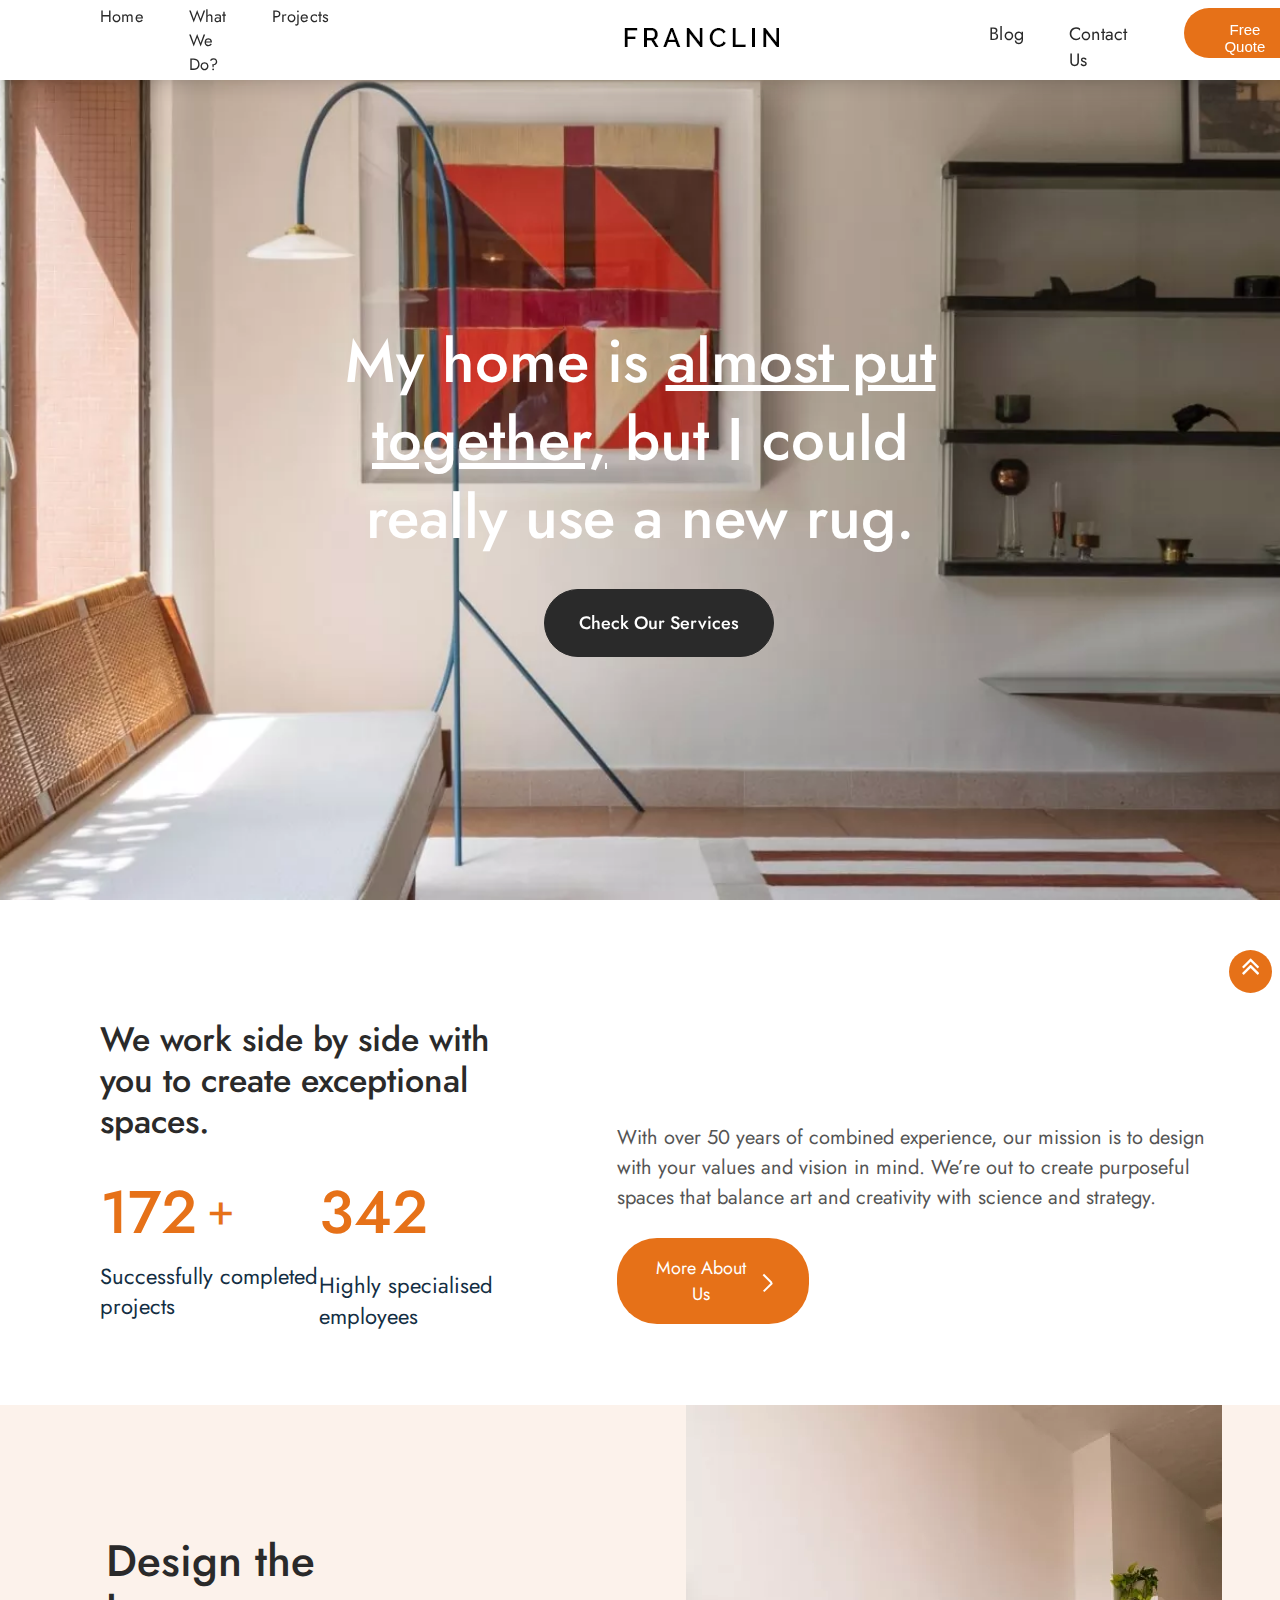
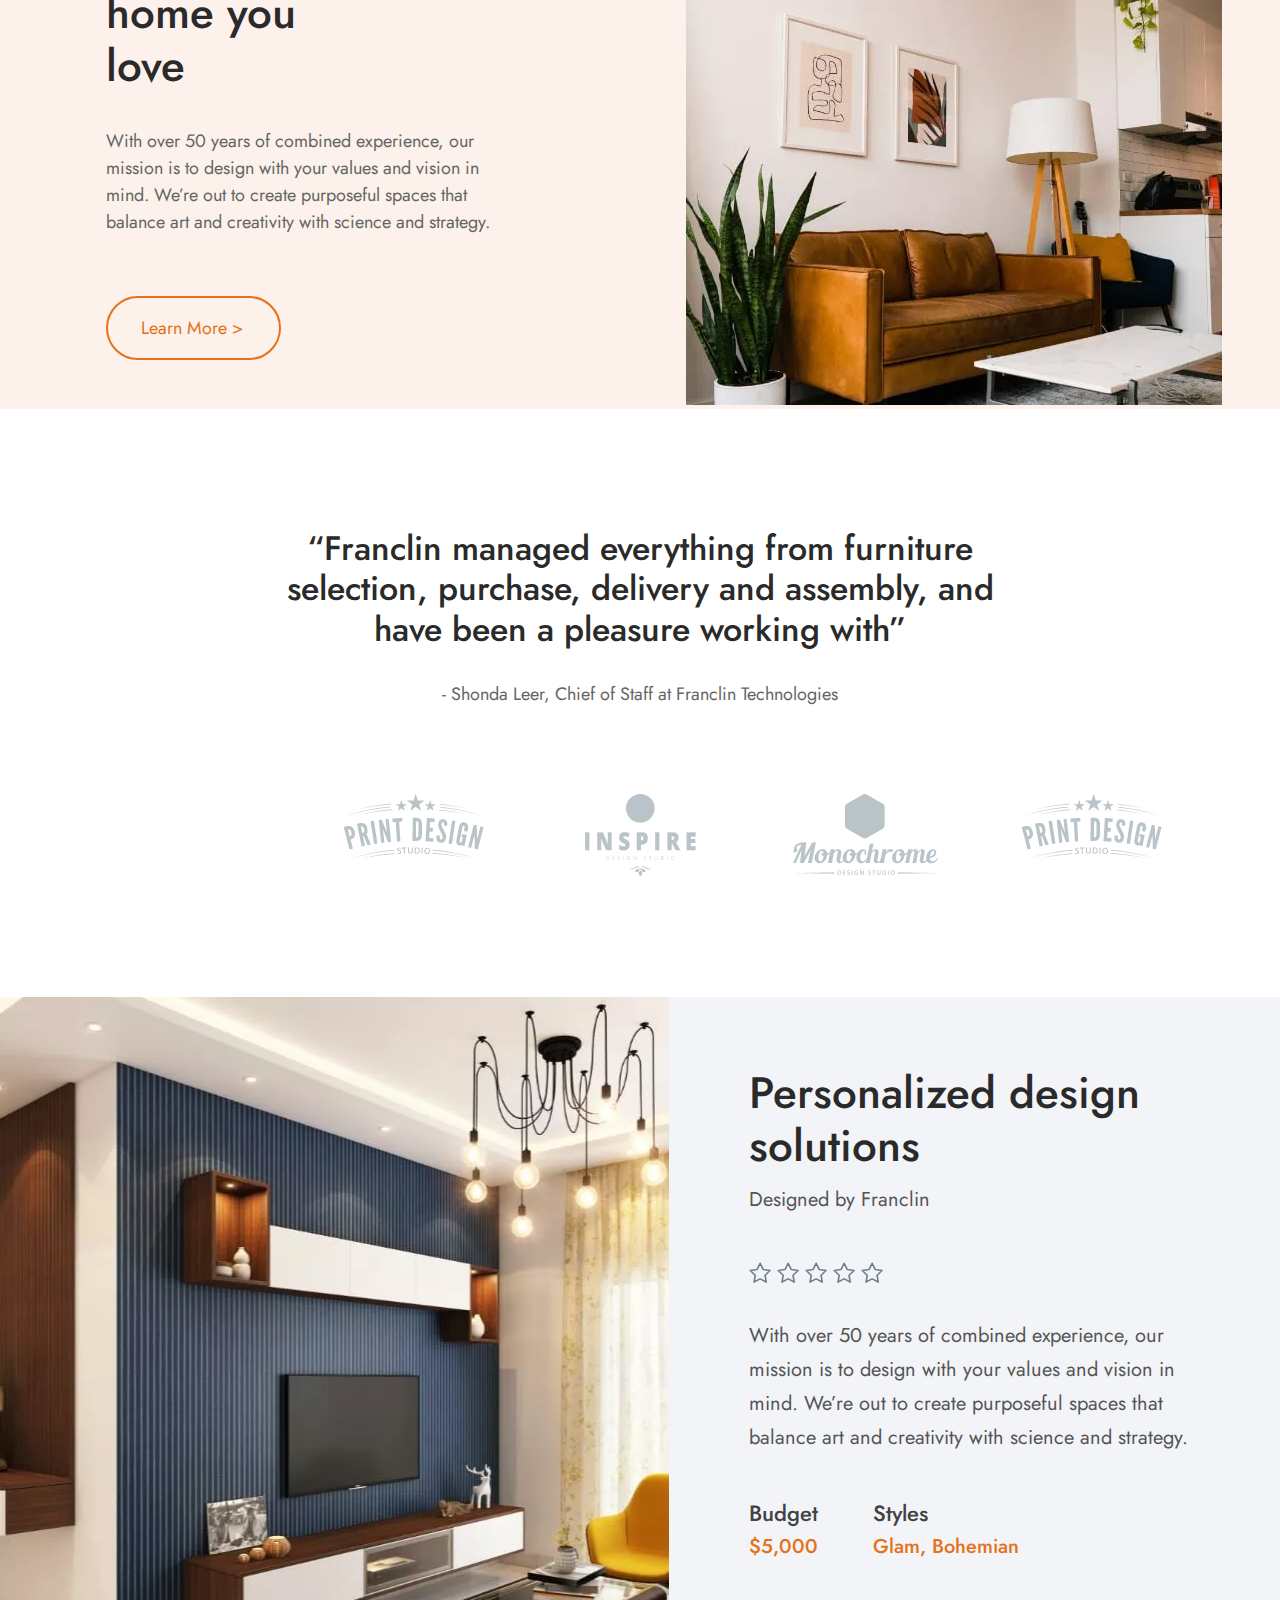
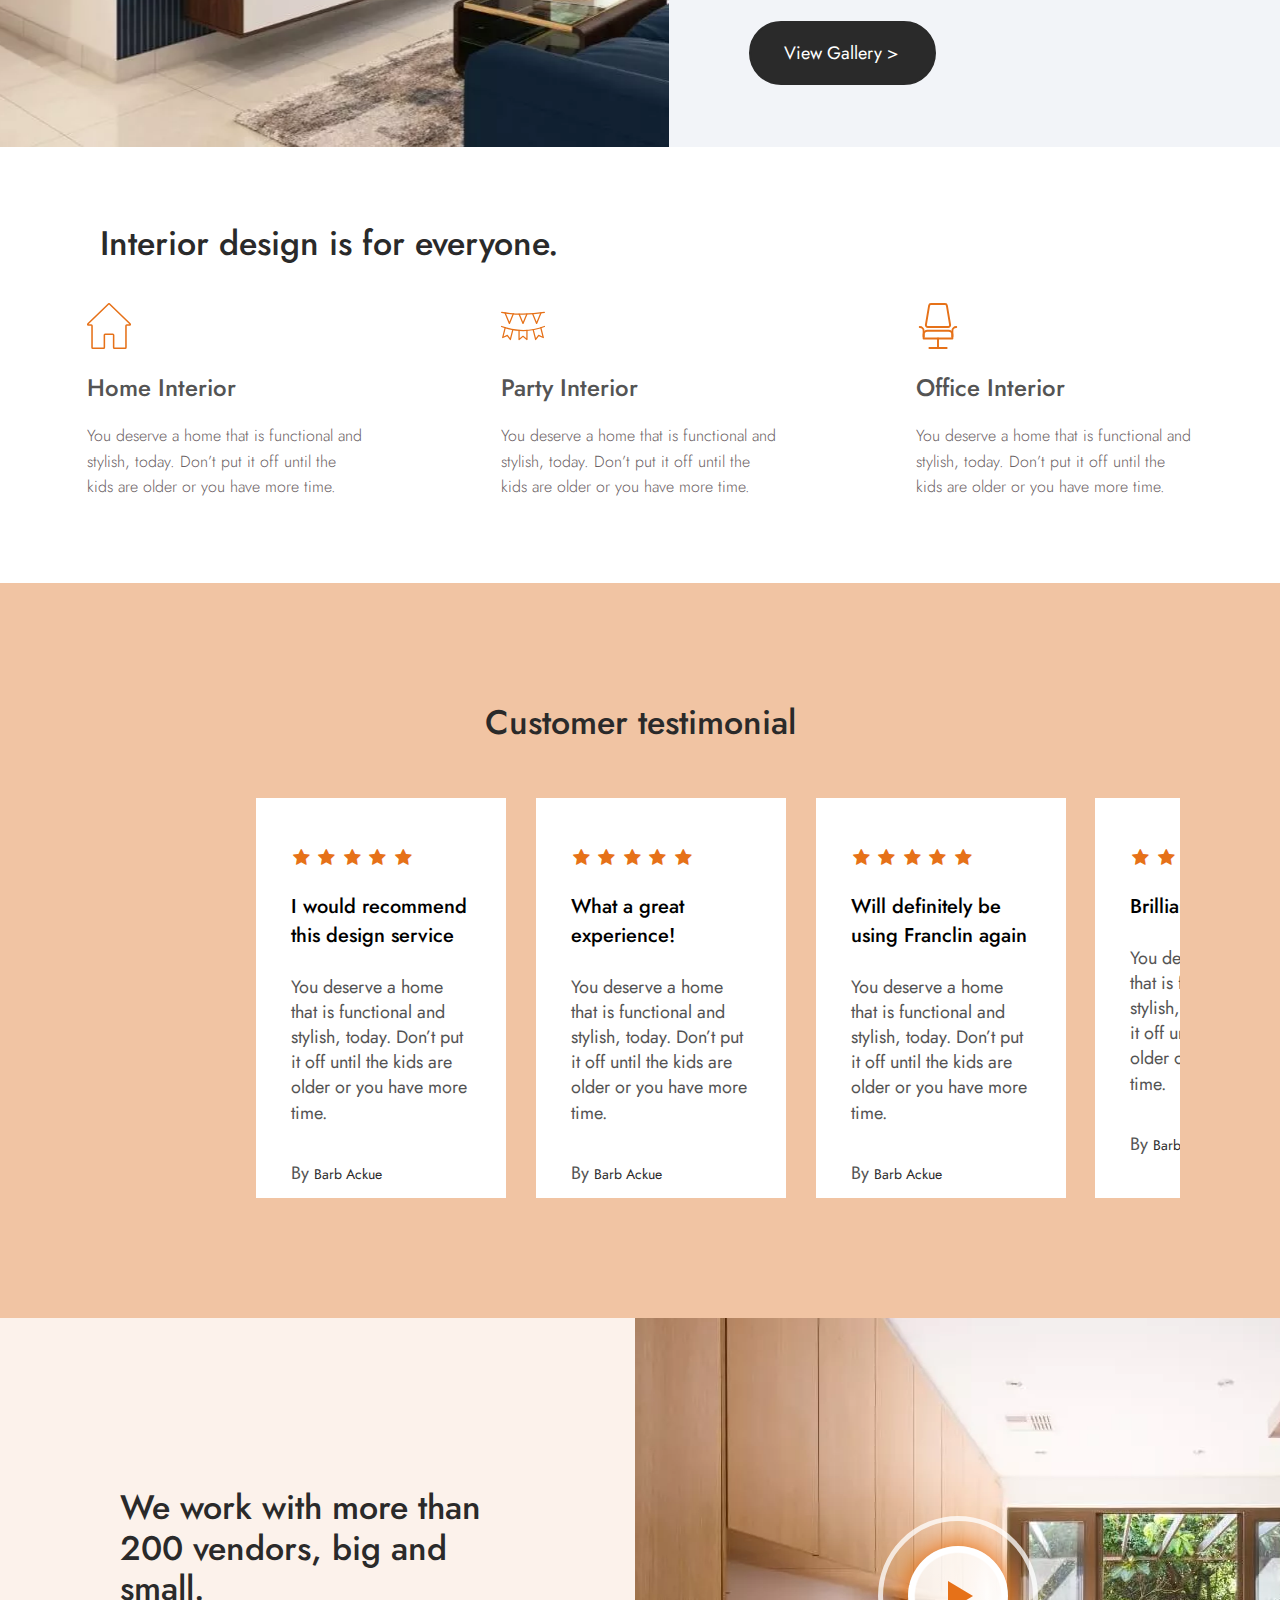
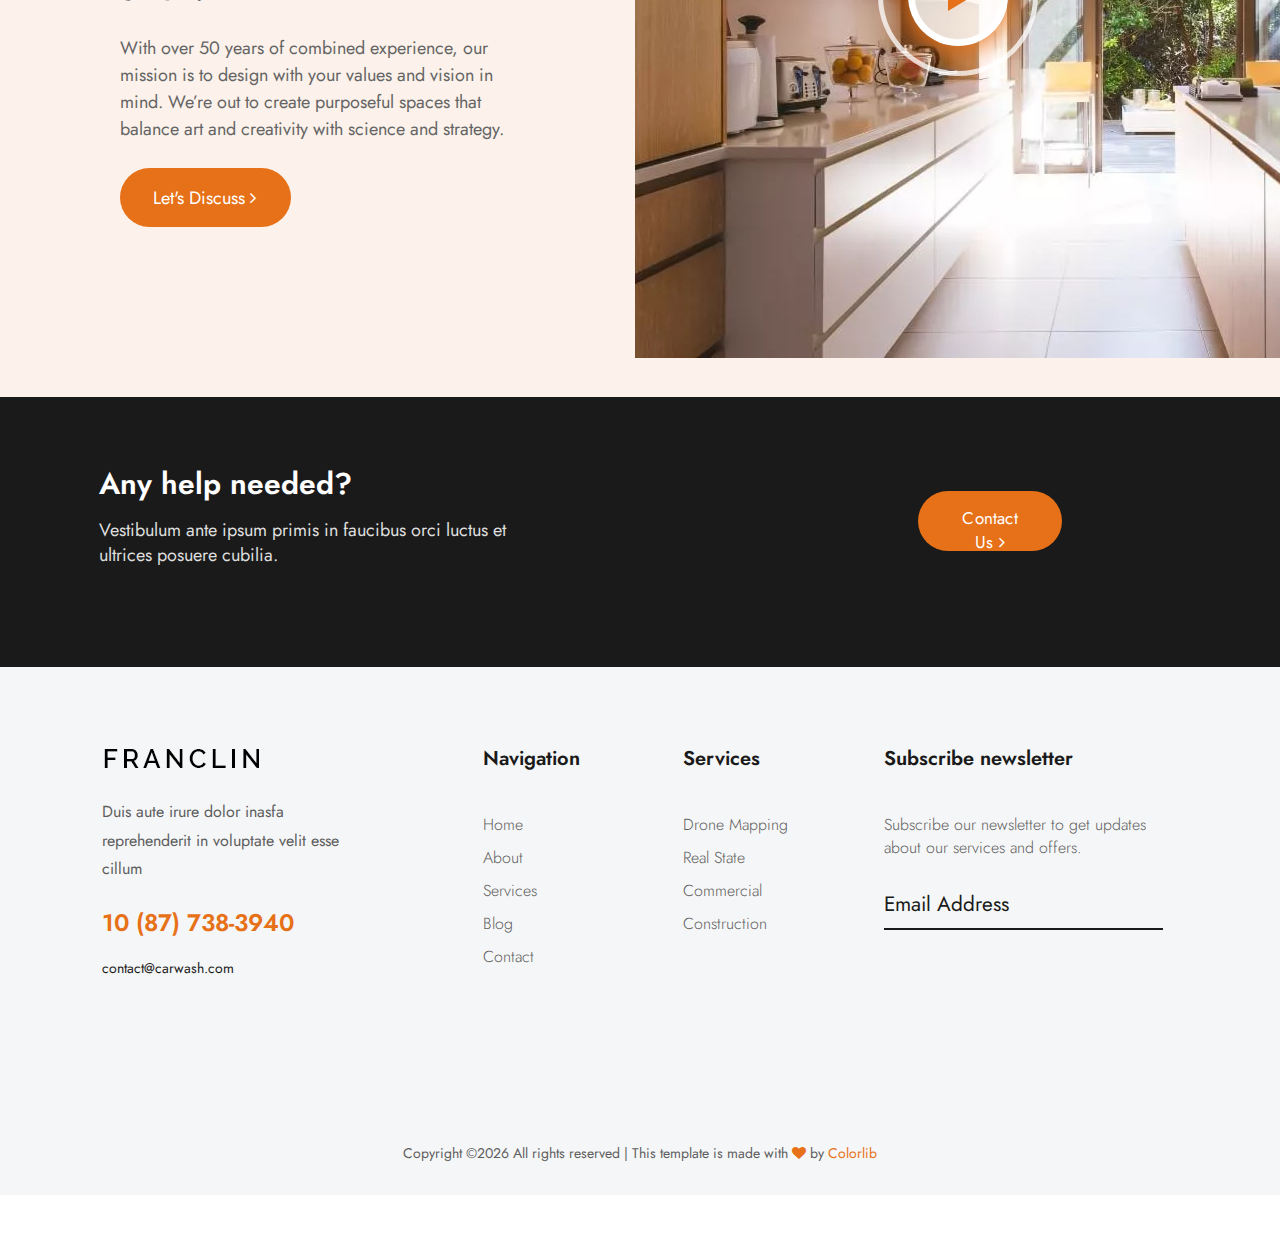
==== index.html @ f2dbba3a "Website end" ====
<!DOCTYPE html>
<html lang="en">

<head>
  <meta charset="UTF-8">
  <meta http-equiv="X-UA-Compatible" content="IE=edge">
  <meta name="viewport" content="width=device-width, initial-scale=1.0">
  <link rel="stylesheet" href="index.css" />
  <link rel="stylesheet" href="https://unpkg.com/swiper/swiper-bundle.min.css" />
  <link rel='stylesheet' href='https://cdnjs.cloudflare.com/ajax/libs/font-awesome/4.7.0/css/font-awesome.min.css'>
  <link href="http://yoursite.com/themify-icons.css" rel="stylesheet">
  <link rel="stylesheet" href="htt .0/css/font-awesome.min.css">
<link href="https://fonts.googleapis.com/css?family=Merriweather:400,900,900i" rel="stylesheet">
  <title>Interior | Template</title>

</head>

<body>
  <header>
    <div class="container">
      <div class="navbar-wrapper">
        <nav class="navbar">
          <ul>
            <li><a href="http://127.0.0.1:5500/index.html">Home</a></li>
            <li><a href="http://127.0.0.1:5500/WhatWheDo.html">What We Do?</a></li>
            <li><a href="http://127.0.0.1:5500/Project.html">Projects</a></li>
          </ul>
        </nav>
      </div>
    </div>
    <a href="#">
      <img src="/assest/image/fist-logo.webp" alt="">
    </a>
    <div class="container">
      <div class="navbar-wrapper-two">
        <nav class="navbar-two">
          <ul>
            <li><a href="#">Blog</a></li>
            <li><a href="http://127.0.0.1:5500/contact.html">Contact Us</a></li>
            <button>Free Quote</button>
          </ul>
        </nav>
      </div>
    </div>
  </header>

  <main>
    <section id="first-main">
      <div class="first-class">
        <div class="swiper mySwiper">
          <div class="swiper-wrapper">
            <div class="swiper-slide">
              <h1>My home is <span>almost put together,</span> but I could really use a new rug. <button>Check Our
                  Services</button></h1>
            </div>
            <div class="swiper-slide">
              <h1>My home is <span>almost put together,</span> but I could really use a new rug. <button>Check Our
                  Services</button></h1>
            </div>
            <div class="swiper-slide">
              <h1>My home is <span>almost put together,</span> but I could really use a new rug. <button>Check Our
                  Services</button></h1>
            </div>
          </div>
          <div class="swiper-pagination"></div>
        </div>


      </div>

    </section>

    <section id="second-main">
      <div class="container">
        <div class="counter-container">

          <div>
            <h2>We work side by side with you to create exceptional spaces.</h2>
          </div>

          <div class="count-box">
            <div class="counters">
              <h2 data-target="450" class="count">0</h2>
              <span>+</span>
              <p>Successfully completed projects</p>
            </div>


            <div class="counter">
              <h2 data-target="860" class="count">0</h2>
              <p>Highly specialised employees</p>
            </div>
          </div>

        </div>

        <div class="text-container">
          <div>
            <p>With over 50 years of combined experience, our mission is to design with your values and vision in mind.
              We’re out to create purposeful spaces that balance art and creativity with science and strategy.
            </p>
            <button>
              <a href="#">More About Us
                <div class="arrow arrow--right">
                </div>
              </a>
            </button>
          </div>
        </div>

      </div>
    </section>

    <section id="third-main">

      <div class="containeer">

        <div class="container-text">

          <h2>Design the home you love</h2>
          <p>With over 50 years of combined experience, our mission is to design with your values and vision in mind.
            We’re out to create purposeful spaces that balance art and creativity with science and strategy.</p>
          <button>Learn More ></button>
        </div>

        <div class="container-photo"><img src="/assest/image/for-two.jpg"></div>

      </div>

    </section>

    <section id="fourth-main">
      <div class="container">
        <div class="text-wrapper">
          <h2>“Franclin managed everything from furniture selection, purchase, delivery and assembly, and have been a
            pleasure working with”</h2>
          <p>- Shonda Leer, Chief of Staff at Franclin Technologies</p>
        </div>
        <div class="swiper mySwiper">
          <div class="swiper-wrapper">
            <div class="swiper-slide"><img src="/assest/image/brand1.png"></div>
            <div class="swiper-slide"><img src="/assest/image/brand3.png"></div>
            <div class="swiper-slide"><img src="/assest/image/brand4.png"></div>
            <div class="swiper-slide"><img src="/assest/image/brand2.png"></div>
            <div class="swiper-slide"><img src="/assest/image/brand4.png"></div>
            <div class="swiper-slide"><img src="/assest/image/brand2.png"></div>
            <div class="swiper-slide"><img src="/assest/image/brand1.png"></div>
            <div class="swiper-slide"><img src="/assest/image/brand4.png"></div>
            <div class="swiper-slide"><img src="/assest/image/brand2.png"></div>
            <div class="swiper-slide"><img src="/assest/image/brand1.png"></div>
            <div class="swiper-slide"><img src="/assest/image/brand3.png"></div>
            <div class="swiper-slide"><img src="/assest/image/brand4.png"></div>
          </div>
        </div>
      </div>
    </section>

    <section id="fifty-main">
      <div class="design-container">
        <div class="img-wrapper"></div>

        <div class="text-wrapper">

          <h2>Personalized design solutions</h2>
          <p>Designed by Franclin</p>

          <div class="stars">
            <input type="radio" id="star1" name="rating" value="1" /><input type="radio" id="star2" name="rating"
              value="2" /><input type="radio" id="star3" name="rating" value="3" /><input type="radio" id="star4"
              name="rating" value="4" /><input type="radio" id="star5" name="rating" value="5" />
            <label for="star1" aria-label="Banana">1 star</label><label for="star2">2 stars</label><label for="star3">3
              stars</label><label for="star4">4 stars</label><label for="star5">5 stars</label>
          </div>

          <p class="p">With over 50 years of combined experience, our mission is to design with your values and vision
            in mind.
            We’re out to create purposeful spaces that balance art and creativity with science and strategy.</p>

          <div class="bs-wrapper">
            <div>
              <p>Budget</p><span>$5,000</span>
            </div>
            <div>
              <p>Styles</p><span>Glam, Bohemian</span>
            </div>
          </div>

          <a href="#"><button>View Gallery ></button></a>

        </div>

      </div>
    </section>

    <section id="sixth-main">
      <div class="container">
        <div class="head-text-wrapper">
          <h2>Interior design is for everyone.</h2>
        </div>

      </div>
      <div class="containeer">

        <div>
          <img src="/assest/image/icons/services1.svg">
          <h5>Home Interior</h5>
          <p>You deserve a home that is functional and stylish, today. Don’t put it off until the kids are older or you
            have more time.</p>
        </div>

        <div><img src="/assest/image/icons/services2.svg">
          <h5>Party Interior</h5>
          <p>You deserve a home that is functional and stylish, today. Don’t put it off until the kids are older or you
            have more time.</p>
        </div>

        <div><img src="/assest/image/icons/services3.svg">
          <h5>Office Interior</h5>
          <p>You deserve a home that is functional and stylish, today. Don’t put it off until the kids are older or you
            have more time.</p>
        </div>
      </div>
    </section>

    <section id="seventh-main">
      <div class="container">
        <div class="text-wrapper">
          <h2>Customer testimonial</h2>
        </div>
        <div class="swiper mySwiper">
          <div class="swiper-wrapper">
            <div class="swiper-slide">

              <span>
                <i class="fa fa-star"></i>
                <i class="fa fa-star"></i>
                <i class="fa fa-star"></i>
                <i class="fa fa-star"></i>
                <i class="fa fa-star"></i>
              </span>

              <h3>What a great experience!</h3>
              <p>You deserve a home that is functional and stylish, today. Don’t put it off until the kids are older or
                you have more time.</p>
              <p>By <a href="#"> Barb Ackue</a></p>

            </div>

            <div class="swiper-slide">

              <span>
                <i class="fa fa-star"></i>
                <i class="fa fa-star"></i>
                <i class="fa fa-star"></i>
                <i class="fa fa-star"></i>
                <i class="fa fa-star"></i>
              </span>

              <h3>Will definitely be using
                Franclin again</h3>
              <p>You deserve a home that is functional and stylish, today. Don’t put it off until the kids are older or
                you have more time.</p>
              <p>By <a href="#"> Barb Ackue</a></p>

            </div>

            <div class="swiper-slide">

              <span>
                <i class="fa fa-star"></i>
                <i class="fa fa-star"></i>
                <i class="fa fa-star"></i>
                <i class="fa fa-star"></i>
                <i class="fa fa-star"></i>
              </span>

              <h3> Brilliant work</h3>
              <p>You deserve a home that is functional and stylish, today. Don’t put it off until the kids are older or
                you have more time.</p>
              <p>By <a href="#"> Barb Ackue</a></p>

            </div>

            <div class="swiper-slide">

              <span>
                <i class="fa fa-star"></i>
                <i class="fa fa-star"></i>
                <i class="fa fa-star"></i>
                <i class="fa fa-star"></i>
                <i class="fa fa-star"></i>
              </span>

              <h3>This design service</h3>
              <p>You deserve a home that is functional and stylish, today. Don’t put it off until the kids are older or
                you have more time.</p>
              <p>By <a href="#"> Barb Ackue</a></p>

            </div>

            <div class="swiper-slide">

              <span>
                <i class="fa fa-star"></i>
                <i class="fa fa-star"></i>
                <i class="fa fa-star"></i>
                <i class="fa fa-star"></i>
                <i class="fa fa-star"></i>
              </span>

              <h3>I would recommend this design service</h3>
              <p>You deserve a home that is functional and stylish, today. Don’t put it off until the kids are older or
                you have more time.</p>
              <p>By <a href="#"> Barb Ackue</a></p>

            </div>

            <div class="swiper-slide">

              <span>
                <i class="fa fa-star"></i>
                <i class="fa fa-star"></i>
                <i class="fa fa-star"></i>
                <i class="fa fa-star"></i>
                <i class="fa fa-star"></i>
              </span>

              <h3>What a great experience!</h3>
              <p>You deserve a home that is functional and stylish, today. Don’t put it off until the kids are older or
                you have more time.</p>
              <p>By <a href="#"> Barb Ackue</a></p>

            </div>

            <div class="swiper-slide">

              <span>
                <i class="fa fa-star"></i>
                <i class="fa fa-star"></i>
                <i class="fa fa-star"></i>
                <i class="fa fa-star"></i>
                <i class="fa fa-star"></i>
              </span>

              <h3>Will definitely be using
                Franclin again</h3>
              <p>You deserve a home that is functional and stylish, today. Don’t put it off until the kids are older or
                you have more time.</p>
              <p>By <a href="#"> Barb Ackue</a></p>

            </div>

            <div class="swiper-slide">

              <span>
                <i class="fa fa-star"></i>
                <i class="fa fa-star"></i>
                <i class="fa fa-star"></i>
                <i class="fa fa-star"></i>
                <i class="fa fa-star"></i>
              </span>

              <h3> Brilliant work</h3>
              <p>You deserve a home that is functional and stylish, today. Don’t put it off until the kids are older or
                you have more time.</p>
              <p>By <a href="#"> Barb Ackue</a></p>

            </div>

            <div class="swiper-slide">

              <span>
                <i class="fa fa-star"></i>
                <i class="fa fa-star"></i>
                <i class="fa fa-star"></i>
                <i class="fa fa-star"></i>
                <i class="fa fa-star"></i>
              </span>

              <h3>This design service</h3>
              <p>You deserve a home that is functional and stylish, today. Don’t put it off until the kids are older or
                you have more time.</p>
              <p>By <a href="#"> Barb Ackue</a></p>

            </div>

            <div class="swiper-slide">

              <span>
                <i class="fa fa-star"></i>
                <i class="fa fa-star"></i>
                <i class="fa fa-star"></i>
                <i class="fa fa-star"></i>
                <i class="fa fa-star"></i>
              </span>

              <h3>I would recommend this design service</h3>
              <p>You deserve a home that is functional and stylish, today. Don’t put it off until the kids are older or
                you have more time.</p>
              <p>By <a href="#"> Barb Ackue</a></p>

            </div>
          </div>
        </div>
      </div>
    </section>

    <section id="eighth-main">
      <div class="design-container">
        <div class="text-wrapper">

          <h2>We work with more than 200 vendors, big and small.</h2>
          <p>With over 50 years of combined experience, our mission is to design with your values and vision in mind.
            We’re out to create purposeful spaces that balance art and creativity with science and strategy.</p>

          <a href="#" class="btn">Let's Discuss
            <span class="fa fa-angle-right"></span>
          </a>

        </div>
        <div class="img-video-wrapper">
          <a class="play-btn" href="https://www.youtube.com/watch?v=82Am4NAcwDA"></a>
        </div>

      </div>
    </section>

  </main>

  <footer>
    <div class="footer-head">
      <div>
        <h3>Any help needed?</h3>
        <p>Vestibulum ante ipsum primis in faucibus orci luctus et ultrices posuere cubilia.</p>
      </div>
      <button><a href="https://www.facebook.com/texnoera/">Contact Us <i class="fa fa-angle-right"></i></a></button>
    </div>
    <div class="footer-body">
      <div class="first">
        <img src="/assest/image/fist-logo.webp">
        <div>
          <p>Duis aute irure dolor inasfa reprehenderit in voluptate velit esse cillum</p>
          <a href="#" class="numbe">10 (87) 738-3940</a>
          <a href="#">contact@carwash.com</a>
        </div>
      </div>
      <div class="second">
        <h5>Navigation</h5>
        <div>
          <a href="https://www.facebook.com/texnoera/">Home</a>
          <a href="https://www.facebook.com/texnoera/">About</a>
          <a href="https://www.facebook.com/texnoera/">Services</a>
          <a href="https://www.facebook.com/texnoera/">Blog</a>
          <a href="https://www.facebook.com/texnoera/">Contact</a>
        </div>
      </div>
      <div class="third">
        <h5>Services</h5>
        <div>
          <a href="https://www.facebook.com/texnoera/">Drone Mapping</a>
          <a href="https://www.facebook.com/texnoera/">Real State</a>
          <a href="https://www.facebook.com/texnoera/">Commercial</a>
          <a href="https://www.facebook.com/texnoera/">Construction</a>
        </div>
      </div>
      <div class="fourth">
        <h5>Subscribe newsletter</h5>
        <div>
          <p>Subscribe our newsletter to get updates about our services and offers.</p>

          <div class="form__group field">
            <input type="email" class="form__field" placeholder="Name" name="name" id='name' required />
            <label for="name" class="form__label">Email Address</label>
          </div>

        </div>
      </div>
    </div>
    <div class="footer-leg">
      <div class="end-sixth">
        <p>
          Copyright ©<script>
            document.write(new Date().getFullYear());
          </script> All rights reserved | This template is made with <i class="fa fa-heart" aria-hidden="true"></i> by
          <a href="https://https://colorlib.com/">Colorlib</a>
        </p>
      </div>

    </div>
  </footer>

  <a href="#" class="top"><i class="fa fa-angle-double-up"></i></a>
  <script src="https://unpkg.com/swiper/swiper-bundle.min.js"></script>
  <script src="index.js"></script>

</body>
</html>
---- index.css ----
@import url("https://fonts.googleapis.com/css2?family=Jost:wght@500&family=Martel:wght@200&family=Montserrat:wght@200;700;900&family=Open+Sans:wght@300&family=Roboto:ital,wght@0,300;0,400;0,500;1,100;1,300;1,400&display=swap");
@import url("https://fonts.googleapis.com/css2?family=Jost:ital,wght@0,200;0,300;0,400;0,500;0,600;0,700;0,800;0,900;1,200;1,300;1,400;1,500;1,600;1,700;1,800;1,900&family=Martel:wght@200&family=Montserrat:wght@200;700;900&family=Open+Sans:wght@300&family=Roboto:ital,wght@0,300;0,400;0,500;1,100;1,300;1,400&display=swap");
@import url("https://fonts.googleapis.com/css?family=Righteous");
header {
  z-index: 999;
  position: fixed;
  top: 0;
  width: 100%;
  height: 80px;
  background: #FFFFFF;
  -webkit-box-shadow: rgba(0, 0, 0, 0.1) 0px 10px 15px -3px, rgba(0, 0, 0, 0.05) 0px 4px 6px -2px;
          box-shadow: rgba(0, 0, 0, 0.1) 0px 10px 15px -3px, rgba(0, 0, 0, 0.05) 0px 4px 6px -2px;
  display: -webkit-box;
  display: -ms-flexbox;
  display: flex;
  -webkit-box-align: center;
      -ms-flex-align: center;
          align-items: center;
}

header .container .navbar-wrapper {
  display: -webkit-box;
  display: -ms-flexbox;
  display: flex;
  -webkit-box-pack: justify;
      -ms-flex-pack: justify;
          justify-content: space-between;
}

header .container .navbar-wrapper .navbar ul {
  display: -webkit-box;
  display: -ms-flexbox;
  display: flex;
  gap: 45px;
}

header .container .navbar-wrapper .navbar ul li a {
  position: relative;
  font-family: 'Jost', sans-serif;
  text-align: center;
  font-size: 16.5px;
  letter-spacing: 0.2px;
  color: #2a2a2a;
  -webkit-transition: 0.4s;
  transition: 0.4s;
}

header .container .navbar-wrapper .navbar ul li a:hover {
  -webkit-transform: 0.1s;
          transform: 0.1s;
  color: #e67118;
}

header .container .navbar-wrapper .navbar ul li a::before {
  content: "";
  position: absolute;
  top: 49px;
  left: 0;
  bottom: 0;
  width: 0;
  height: 3px;
  background-color: #e67118;
  -webkit-transition: width 0.25s ease-out;
  transition: width 0.25s ease-out;
}

header .container .navbar-wrapper .navbar ul li a:hover::before {
  width: 100%;
}

header a img {
  margin: 0px 300px;
  margin-left: 42%;
}

header .container .navbar-wrapper-two {
  display: -webkit-box;
  display: -ms-flexbox;
  display: flex;
  -webkit-box-pack: justify;
      -ms-flex-pack: justify;
          justify-content: space-between;
}

header .container .navbar-wrapper-two .navbar-two ul {
  display: -webkit-box;
  display: -ms-flexbox;
  display: flex;
  gap: 45px;
}

header .container .navbar-wrapper-two .navbar-two ul li {
  margin-top: 13px;
}

header .container .navbar-wrapper-two .navbar-two ul li a {
  position: relative;
  font-family: 'Jost', sans-serif;
  text-align: center;
  font-size: 18px;
  letter-spacing: 0.2px;
  color: #2a2a2a;
  -webkit-transition: 0.4s;
  transition: 0.4s;
}

header .container .navbar-wrapper-two .navbar-two ul li a:hover {
  -webkit-transform: 0.1s;
          transform: 0.1s;
  color: #e67118;
}

header .container .navbar-wrapper-two .navbar-two ul button {
  color: #FFFFFF;
  width: 133px;
  height: 50px;
  padding: 13px 25px;
  background: #e67118;
  font-size: 15px;
  border-radius: 25px;
  font-weight: 500;
}

@media (max-width: 768px) {
  header {
    z-index: 999;
    position: fixed;
    top: 0;
    width: 100%;
    height: 80px;
    background: #FFFFFF;
    -webkit-box-shadow: rgba(0, 0, 0, 0.1) 0px 10px 15px -3px, rgba(0, 0, 0, 0.05) 0px 4px 6px -2px;
            box-shadow: rgba(0, 0, 0, 0.1) 0px 10px 15px -3px, rgba(0, 0, 0, 0.05) 0px 4px 6px -2px;
    display: -webkit-box;
    display: -ms-flexbox;
    display: flex;
    -webkit-box-align: center;
        -ms-flex-align: center;
            align-items: center;
  }
  header .container {
    padding: 0px 0px;
  }
  header .container .navbar-wrapper {
    display: -webkit-box;
    display: -ms-flexbox;
    display: flex;
    -webkit-box-pack: justify;
        -ms-flex-pack: justify;
            justify-content: space-between;
  }
  header .container .navbar-wrapper .navbar ul {
    display: -webkit-box;
    display: -ms-flexbox;
    display: flex;
    gap: 1px;
  }
  header .container .navbar-wrapper .navbar ul li a {
    position: relative;
    font-family: 'Jost', sans-serif;
    text-align: center;
    font-size: 0.5px;
    letter-spacing: 0.2px;
    color: #2a2a2a;
    -webkit-transition: 0.4s;
    transition: 0.4s;
    opacity: 0;
  }
  header .container .navbar-wrapper .navbar ul li a:hover {
    -webkit-transform: 0.1s;
            transform: 0.1s;
    color: #e67118;
  }
  header .container .navbar-wrapper .navbar ul li a::before {
    content: "";
    position: absolute;
    top: 49px;
    left: 0;
    bottom: 0;
    width: 0;
    height: 3px;
    background-color: #e67118;
    -webkit-transition: width 0.25s ease-out;
    transition: width 0.25s ease-out;
  }
  header .container .navbar-wrapper .navbar ul li a:hover::before {
    width: 100%;
  }
  header a img {
    margin: 0px 0px;
    margin-left: 0%;
    width: 1px;
    opacity: 0;
  }
  header .container {
    padding: 120px 10px;
  }
  header .container .navbar-wrapper-two {
    display: -webkit-box;
    display: -ms-flexbox;
    display: flex;
    -webkit-box-pack: justify;
        -ms-flex-pack: justify;
            justify-content: space-between;
  }
  header .container .navbar-wrapper-two .navbar-two ul {
    display: -webkit-box;
    display: -ms-flexbox;
    display: flex;
    gap: 45px;
  }
  header .container .navbar-wrapper-two .navbar-two ul li {
    margin-top: 13px;
  }
  header .container .navbar-wrapper-two .navbar-two ul li a {
    position: relative;
    font-family: 'Jost', sans-serif;
    text-align: center;
    font-size: 18px;
    letter-spacing: 0.2px;
    color: #2a2a2a;
    -webkit-transition: 0.4s;
    transition: 0.4s;
  }
  header .container .navbar-wrapper-two .navbar-two ul li a:hover {
    -webkit-transform: 0.1s;
            transform: 0.1s;
    color: #e67118;
  }
  header .container .navbar-wrapper-two .navbar-two ul button {
    color: #FFFFFF;
    width: 133px;
    height: 50px;
    padding: 13px 25px;
    background: #e67118;
    font-size: 15px;
    border-radius: 25px;
    font-weight: 500;
  }
}

footer {
  width: 100%;
  height: auto;
}

footer .footer-head {
  -webkit-box-pack: justify;
      -ms-flex-pack: justify;
          justify-content: space-between;
  display: -webkit-box;
  display: -ms-flexbox;
  display: flex;
  padding: 5% 17% 5% 7.7%;
  width: 100%;
  height: 270px;
  background-color: #1A1A1A;
}

footer .footer-head div {
  width: 43%;
}

footer .footer-head div h3 {
  font-family: "Jost", sans-serif;
  font-size: 30px;
  font-weight: 600;
  line-height: 1.5;
  margin-bottom: 12px;
  color: #fff;
}

footer .footer-head div p {
  font-family: "Jost", sans-serif;
  font-size: 18px;
  margin-bottom: 0;
  line-height: 1.4;
  color: #DEDEDE;
}

footer .footer-head button:active {
  -webkit-transform: scale(0.98);
          transform: scale(0.98);
}

footer .footer-head button {
  width: 15%;
  height: 60px;
  font-size: 17px;
  padding: 15px 40px;
  border-radius: 40px;
  background: #E67118;
  -webkit-transition: .3s;
  transition: .3s;
  font-weight: 400;
  font-family: "Jost", sans-serif;
  letter-spacing: 0.2px;
  color: #FFFFFF;
  margin-top: 30px;
}

footer .footer-head button:hover {
  width: 16.5%;
  border: 2px solid #DEDEDE;
  background-color: transparent;
}

footer .footer-head button:hover a {
  color: #DEDEDE;
}

footer .footer-body {
  padding: 6% 7.5% 6% 8%;
  -ms-flex-pack: distribute;
      justify-content: space-around;
  display: -webkit-box;
  display: -ms-flexbox;
  display: flex;
  background: #F5F6F7;
  width: 100%;
  height: auto;
}

footer .footer-body .first {
  width: 38%;
}

footer .footer-body .first div {
  width: 70%;
  margin-top: 20px;
}

footer .footer-body .first div p {
  color: #5E5E5E;
  font-size: 16px;
  margin-bottom: 21px;
  line-height: 1.8;
  font-family: "Jost", sans-serif;
}

footer .footer-body .first div .numbe {
  font-family: "Jost", sans-serif;
  font-size: 24px !important;
  color: #E67118 !important;
  margin-bottom: 18px;
  font-weight: 600 !important;
  display: block;
}

footer .footer-body .first div a {
  font-family: "Jost", sans-serif;
  font-size: 14px !important;
  color: #1A1A1A !important;
  margin-bottom: 5px;
  display: block;
  margin-bottom: 20px;
}

footer .footer-body .second {
  width: 20%;
}

footer .footer-body .second h5 {
  font-family: "Jost", sans-serif;
  color: #1A1A1A;
  font-size: 20px;
  margin-bottom: 40px;
  font-weight: 600;
}

footer .footer-body .second div a {
  color: #5E5E5E;
  font-family: "Jost", sans-serif;
  font-weight: 300;
  font-size: 16px;
  -webkit-text-decoration: underline transparent;
          text-decoration: underline transparent;
  display: block;
  margin-top: 10px;
}

footer .footer-body .third {
  width: 20%;
}

footer .footer-body .third h5 {
  font-family: "Jost", sans-serif;
  color: #1A1A1A;
  font-size: 20px;
  margin-bottom: 40px;
  font-weight: 600;
}

footer .footer-body .third div a {
  color: #5E5E5E;
  font-family: "Jost", sans-serif;
  font-weight: 300;
  font-size: 16px;
  -webkit-text-decoration: underline transparent;
          text-decoration: underline transparent;
  display: block;
  margin-top: 10px;
}

footer .footer-body .fourth {
  width: 30%;
}

footer .footer-body .fourth h5 {
  font-family: "Jost", sans-serif;
  color: #1A1A1A;
  font-size: 20px;
  margin-bottom: 40px;
  font-weight: 600;
}

footer .footer-body .fourth div p {
  color: #5E5E5E;
  font-family: "Jost", sans-serif;
  font-weight: 300;
  font-size: 16px;
  -webkit-text-decoration: underline transparent;
          text-decoration: underline transparent;
  display: block;
  margin-top: 10px;
}

footer .footer-body .fourth div .form__group {
  position: relative;
  padding: 15px 0 0;
  margin-top: 10px;
  width: 93%;
  margin-top: 10px;
}

footer .footer-body .fourth div .form__field {
  font-family: "Jost", sans-serif;
  width: 100%;
  border: 0;
  border-bottom: 2px solid #1A1A1A;
  outline: 0;
  font-size: 1.3rem;
  color: #E67118;
  padding: 7px 0;
  background: transparent;
  -webkit-transition: border-color 0.2s;
  transition: border-color 0.2s;
}

footer .footer-body .fourth div .form__field::-webkit-input-placeholder {
  color: transparent;
}

footer .footer-body .fourth div .form__field:-ms-input-placeholder {
  color: transparent;
}

footer .footer-body .fourth div .form__field::-ms-input-placeholder {
  color: transparent;
}

footer .footer-body .fourth div .form__field::placeholder {
  color: transparent;
}

footer .footer-body .fourth div .form__field:placeholder-shown ~ .form__label {
  font-size: 1.3rem;
  cursor: text;
  top: 20px;
}

footer .footer-body .fourth div .form__label {
  font-family: "Jost", sans-serif;
  position: absolute;
  top: 0;
  display: block;
  -webkit-transition: 0.2s;
  transition: 0.2s;
  font-size: 1rem;
  color: #1A1A1A;
}

footer .footer-body .fourth div .form__field:focus {
  padding-bottom: 6px;
  font-weight: 700;
  border-width: 3px;
  -o-border-image: linear-gradient(to right, #E67118, #ffffff);
     border-image: -webkit-gradient(linear, left top, right top, from(#E67118), to(#ffffff));
     border-image: linear-gradient(to right, #E67118, #ffffff);
  border-image-slice: 1;
}

footer .footer-body .fourth div .form__field:focus ~ .form__label {
  position: absolute;
  top: 0;
  display: block;
  -webkit-transition: 0.2s;
  transition: 0.2s;
  font-size: 1rem;
  color: #E67118;
  font-weight: 700;
}

footer .footer-body .fourth div .form__field:required, footer .footer-body .fourth div .form__field:invalid {
  -webkit-box-shadow: none;
          box-shadow: none;
}

footer .footer-leg {
  width: 100%;
  height: 120px;
  background: #F5F6F7;
  display: -webkit-box;
  display: -ms-flexbox;
  display: flex;
  -ms-flex-pack: distribute;
      justify-content: space-around;
}

footer .footer-leg .end-sixth {
  margin-top: 5%;
}

footer .footer-leg .end-sixth p {
  font-family: "Jost", sans-serif;
  color: #5E5E5E;
  font-weight: 400;
  font-size: 14px;
  line-height: 2;
}

footer .footer-leg .end-sixth p i {
  color: #E67118;
}

footer .footer-leg .end-sixth p a {
  color: #E67118;
}

@media (max-width: 768px) {
  footer {
    width: 100%;
    height: auto;
  }
  footer .footer-head {
    display: -webkit-box;
    display: -ms-flexbox;
    display: flex;
    padding: 8% 15% 5% 4%;
    width: 100%;
    height: 230px;
    background-color: #1A1A1A;
  }
  footer .footer-head div {
    width: 100%;
  }
  footer .footer-head div h3 {
    font-family: "Jost", sans-serif;
    font-size: 30px;
    font-weight: 600;
    line-height: 1.5;
    margin-bottom: 12px;
    color: #fff;
  }
  footer .footer-head div p {
    width: 95%;
    font-family: "Jost", sans-serif;
    font-size: 18px;
    margin-bottom: 0;
    line-height: 1.4;
    color: #DEDEDE;
  }
  footer .footer-head button:active {
    -webkit-transform: scale(0.98);
            transform: scale(0.98);
  }
  footer .footer-head button {
    width: 34%;
    height: 50px;
    font-size: 17px;
    padding: 10px 40px;
    border-radius: 40px;
    background: #E67118;
    -webkit-transition: .3s;
    transition: .3s;
    font-weight: 400;
    font-family: "Jost", sans-serif;
    letter-spacing: 0.2px;
    color: #FFFFFF;
    margin-top: 40px;
  }
  footer .footer-head button:hover {
    width: 16.5%;
    border: 2px solid #DEDEDE;
    background-color: transparent;
  }
  footer .footer-head button:hover a {
    color: #DEDEDE;
  }
  footer .footer-body {
    padding: 3% 7.5% 6% 2%;
    -ms-flex-pack: distribute;
        justify-content: space-around;
    display: -webkit-box;
    display: -ms-flexbox;
    display: flex;
    background: #F5F6F7;
    width: 100%;
    height: auto;
  }
  footer .footer-body .first {
    width: 38%;
  }
  footer .footer-body .first div {
    width: 70%;
    margin-top: 20px;
  }
  footer .footer-body .first div p {
    color: #5E5E5E;
    font-size: 16px;
    margin-bottom: 21px;
    line-height: 1.8;
    font-family: "Jost", sans-serif;
  }
  footer .footer-body .first div .numbe {
    font-family: "Jost", sans-serif;
    font-size: 24px !important;
    color: #E67118 !important;
    margin-bottom: 18px;
    font-weight: 600 !important;
    display: block;
  }
  footer .footer-body .first div a {
    font-family: "Jost", sans-serif;
    font-size: 14px !important;
    color: #1A1A1A !important;
    margin-bottom: 5px;
    display: block;
    margin-bottom: 20px;
  }
  footer .footer-body .second {
    width: 20%;
  }
  footer .footer-body .second h5 {
    font-family: "Jost", sans-serif;
    color: #1A1A1A;
    font-size: 20px;
    margin-bottom: 40px;
    font-weight: 600;
  }
  footer .footer-body .second div a {
    color: #5E5E5E;
    font-family: "Jost", sans-serif;
    font-weight: 300;
    font-size: 16px;
    -webkit-text-decoration: underline transparent;
            text-decoration: underline transparent;
    display: block;
    margin-top: 10px;
  }
  footer .footer-body .third {
    width: 20%;
  }
  footer .footer-body .third h5 {
    font-family: "Jost", sans-serif;
    color: #1A1A1A;
    font-size: 20px;
    margin-bottom: 40px;
    font-weight: 600;
  }
  footer .footer-body .third div a {
    color: #5E5E5E;
    font-family: "Jost", sans-serif;
    font-weight: 300;
    font-size: 16px;
    -webkit-text-decoration: underline transparent;
            text-decoration: underline transparent;
    display: block;
    margin-top: 10px;
  }
  footer .footer-body .fourth {
    width: 30%;
  }
  footer .footer-body .fourth h5 {
    font-family: "Jost", sans-serif;
    color: #1A1A1A;
    font-size: 20px;
    margin-bottom: 40px;
    font-weight: 600;
  }
  footer .footer-body .fourth div {
    /* reset input */
  }
  footer .footer-body .fourth div p {
    color: #5E5E5E;
    font-family: "Jost", sans-serif;
    font-weight: 300;
    font-size: 16px;
    -webkit-text-decoration: underline transparent;
            text-decoration: underline transparent;
    display: block;
    margin-top: 10px;
  }
  footer .footer-body .fourth div .form__group {
    position: relative;
    padding: 15px 0 0;
    margin-top: 10px;
    width: 93%;
    margin-top: 10px;
  }
  footer .footer-body .fourth div .form__field {
    font-family: "Jost", sans-serif;
    width: 100%;
    border: 0;
    border-bottom: 2px solid #1A1A1A;
    outline: 0;
    font-size: 1.3rem;
    color: #E67118;
    padding: 7px 0;
    background: transparent;
    -webkit-transition: border-color 0.2s;
    transition: border-color 0.2s;
  }
  footer .footer-body .fourth div .form__field::-webkit-input-placeholder {
    color: transparent;
  }
  footer .footer-body .fourth div .form__field:-ms-input-placeholder {
    color: transparent;
  }
  footer .footer-body .fourth div .form__field::-ms-input-placeholder {
    color: transparent;
  }
  footer .footer-body .fourth div .form__field::placeholder {
    color: transparent;
  }
  footer .footer-body .fourth div .form__field:placeholder-shown ~ .form__label {
    font-size: 1.3rem;
    cursor: text;
    top: 20px;
  }
  footer .footer-body .fourth div .form__label {
    font-family: "Jost", sans-serif;
    position: absolute;
    top: 0;
    display: block;
    -webkit-transition: 0.2s;
    transition: 0.2s;
    font-size: 1rem;
    color: #1A1A1A;
  }
  footer .footer-body .fourth div .form__field:focus {
    padding-bottom: 6px;
    font-weight: 700;
    border-width: 3px;
    -o-border-image: linear-gradient(to right, #E67118, #ffffff);
       border-image: -webkit-gradient(linear, left top, right top, from(#E67118), to(#ffffff));
       border-image: linear-gradient(to right, #E67118, #ffffff);
    border-image-slice: 1;
  }
  footer .footer-body .fourth div .form__field:focus ~ .form__label {
    position: absolute;
    top: 0;
    display: block;
    -webkit-transition: 0.2s;
    transition: 0.2s;
    font-size: 1rem;
    color: #E67118;
    font-weight: 700;
  }
  footer .footer-body .fourth div .form__field:required, footer .footer-body .fourth div .form__field:invalid {
    -webkit-box-shadow: none;
            box-shadow: none;
  }
  footer .footer-leg {
    width: 100%;
    height: 120px;
    background: #F5F6F7;
    display: -webkit-box;
    display: -ms-flexbox;
    display: flex;
    -ms-flex-pack: distribute;
        justify-content: space-around;
  }
  footer .footer-leg .end-sixth {
    margin-top: 5%;
  }
  footer .footer-leg .end-sixth p {
    font-family: "Jost", sans-serif;
    color: #5E5E5E;
    font-weight: 400;
    font-size: 14px;
    line-height: 2;
  }
  footer .footer-leg .end-sixth p i {
    color: #E67118;
  }
  footer .footer-leg .end-sixth p a {
    color: #E67118;
  }
}

* {
  margin: 0;
  padding: 0;
  -webkit-box-sizing: border-box;
          box-sizing: border-box;
  outline: none;
  border: none;
}

body {
  scroll-behavior: smooth;
  background-color: #FFFFFF;
  height: 100%;
}

a {
  text-decoration: none;
  color: #FFFFFF;
}

ul {
  list-style: none;
}

button {
  cursor: pointer;
}

.container {
  padding: 120px 100px;
}

.Container {
  padding: 50px 160px;
}

#first-main {
  background-image: url("/assest/image/background.webp");
  width: 100%;
  height: 100vh;
  background-size: cover;
  background-position: center;
  position: relative;
}

#first-main .first-class {
  width: 100%;
  height: 100%;
}

#first-main .first-class .swiper {
  height: 100%;
}

#first-main .first-class .swiper .swiper-slide {
  text-align: center;
  font-size: 18px;
  background: white;
  background: scroll;
  display: -webkit-box;
  display: -ms-flexbox;
  display: flex;
  -webkit-box-pack: center;
  -ms-flex-pack: center;
  justify-content: center;
  -webkit-box-align: center;
  -ms-flex-align: center;
  align-items: center;
}

#first-main .first-class .swiper .swiper-slide img {
  position: relative;
  display: block;
  width: 100%;
  height: 100%;
  -o-object-fit: cover;
     object-fit: cover;
}

#first-main .first-class .swiper .swiper-slide h1 {
  font-family: "Jost", sans-serif;
  width: 50%;
  position: absolute;
  z-index: 1;
  font-size: 60px;
  font-weight: 500;
  margin-bottom: 20px;
  color: #fff;
  line-height: 1.3;
}

#first-main .first-class .swiper .swiper-slide h1 span {
  text-decoration: underline;
}

#first-main .first-class .swiper .swiper-slide h1 button {
  margin-left: 35%;
  position: absolute;
  z-index: 1;
  background: #2a2a2a;
  border: 1px solid #2a2a2a;
  color: #fff;
  font-size: 18px;
  font-weight: 500;
  display: -webkit-box;
  display: -ms-flexbox;
  display: flex;
  padding: 25px 34px;
  font-family: "Jost";
  text-transform: capitalize;
  line-height: 16px;
  margin-top: 32px;
  border-radius: 41px;
  -webkit-transition: 0.5s;
  transition: 0.5s;
}

#first-main .first-class .swiper .swiper-slide h1 button:hover {
  -webkit-transform: 0.5s;
          transform: 0.5s;
  border: #2a2a2a 1px solid;
  color: #2a2a2a;
  -webkit-box-shadow: none;
          box-shadow: none;
  background: scroll;
}

#second-main {
  width: 100%;
  height: auto;
  background: #ffffff;
}

#second-main .container {
  display: -webkit-box;
  display: -ms-flexbox;
  display: flex;
}

#second-main .container .counter-container {
  width: 100%;
  display: block;
  -webkit-box-pack: justify;
      -ms-flex-pack: justify;
          justify-content: space-between;
}

#second-main .container .counter-container div {
  width: 105%;
  height: auto;
}

#second-main .container .counter-container div h2 {
  display: block;
  font-family: "Jost", sans-serif;
  font-size: 34px;
  font-weight: 500;
  line-height: 1.2;
  color: #2a2a2a;
}

#second-main .container .counter-container .count-box {
  display: -webkit-box;
  display: -ms-flexbox;
  display: flex;
  -ms-flex-pack: distribute;
      justify-content: space-around;
}

#second-main .container .counter-container .count-box .counter {
  gap: 25px;
  padding: 8% 0%;
}

#second-main .container .counter-container .count-box .counter .count {
  color: #e67118;
  font-size: 60px;
  font-family: "Jost", sans-serif;
}

#second-main .container .counter-container .count-box .counter span {
  font-size: 50px;
  color: #E77C40;
}

#second-main .container .counter-container .count-box .counter p {
  width: 18%;
  color: #132e43;
  font-size: 22px;
  line-height: 1.4;
  font-family: "Jost", sans-serif;
  position: absolute;
  margin-top: 1.6%;
}

#second-main .container .counter-container .count-box .counters {
  display: -webkit-box;
  display: -ms-flexbox;
  display: flex;
  gap: 10px;
  padding: 8% 0%;
}

#second-main .container .counter-container .count-box .counters .count {
  color: #E67118;
  font-size: 60px;
  font-family: "Jost", sans-serif;
}

#second-main .container .counter-container .count-box .counters span {
  font-size: 45px;
  color: #E67118;
  font-family: "Jost", sans-serif;
}

#second-main .container .counter-container .count-box .counters p {
  width: 18%;
  color: #132e43;
  font-size: 22px;
  line-height: 1.4;
  font-family: 'jost', sans-serif;
  position: absolute;
  margin-top: 6.5%;
}

#second-main .container .text-container {
  display: block;
  -ms-flex-pack: distribute;
      justify-content: space-around;
  margin-top: 9.5%;
}

#second-main .container .text-container div {
  width: 90%;
  height: auto;
  margin-left: 15%;
}

#second-main .container .text-container div p {
  font-size: 20px;
  color: #545454;
  font-weight: 400;
  line-height: 1.5;
  font-family: "Jost", sans-serif;
}

#second-main .container .text-container div button {
  cursor: pointer;
  width: 15%;
  background: #e67118;
  padding: 17px 60px 17px 35px;
  border-radius: 40px;
  position: absolute;
  margin-top: 25px;
}

#second-main .container .text-container div button a {
  color: #fff;
  font-family: "Jost", sans-serif;
  font-weight: 400;
  font-size: 18px;
}

#second-main .container .text-container div button a .arrow {
  margin-left: 58%;
  bottom: 47%;
  position: absolute;
  cursor: pointer;
  display: block;
  width: 8.48656px;
}

#second-main .container .text-container div button a .arrow:before, #second-main .container .text-container div button a .arrow:after {
  background: #ffffff;
  content: '';
  display: block;
  width: 12px;
  height: 1.5px;
  position: absolute;
  top: calc(50% - (1.5px / 2));
}

#second-main .container .text-container div button a .arrow:before {
  -webkit-transform: rotate(-45deg);
          transform: rotate(-45deg);
}

#second-main .container .text-container div button a .arrow:after {
  -webkit-transform: rotate(45deg);
          transform: rotate(45deg);
}

#second-main .container .text-container div button a .arrow.arrow--right:before, #second-main .container .text-container div button a .arrow.arrow--right:after {
  right: 0;
  -webkit-transform-origin: right 50%;
          transform-origin: right 50%;
}

#second-main .container .text-container div button a .arrow.arrow--right:before, #second-main .container .text-container div button a .arrow.arrow--right:after {
  -webkit-transition: right 0.3s 0.05s;
  transition: right 0.3s 0.05s;
}

#second-main .container .text-container div button a .arrow.arrow--right:hover:before, #second-main .container .text-container div button a .arrow.arrow--right:hover:after {
  right: -8.48656px;
}

#third-main {
  width: 100%;
  height: auto;
  background: #FCF2EB;
}

#third-main .containeer {
  display: -webkit-box;
  display: -ms-flexbox;
  display: flex;
  -ms-flex-pack: distribute;
      justify-content: space-around;
  padding: 0px 60px;
}

#third-main .containeer .container-text {
  width: 42%;
  background-color: #FCF2EB;
  padding: 130px 0px;
}

#third-main .containeer .container-text h2 {
  width: 50%;
  font-size: 44px;
  font-family: "Jost", sans-serif;
  font-weight: 500;
  line-height: 1.2;
  color: #2a2a2a;
}

#third-main .containeer .container-text p {
  width: 85%;
  margin-top: 35px;
  color: #656565;
  font-size: 18px;
  font-weight: 400;
  line-height: 1.5;
  font-family: "Jost", sans-serif;
}

#third-main .containeer .container-text button {
  font-family: "Jost", sans-serif;
  color: #e67118;
  border: 2px solid #e67118;
  background: scroll;
  padding: 17px 35px 17px 33px;
  font-size: 18px;
  font-weight: 400;
  border-radius: 40px;
  -webkit-transition: 0.5s;
  transition: 0.5s;
  margin-top: 60px;
  position: absolute;
}

#third-main .containeer .container-text button:hover {
  -webkit-transform: 0.5s;
          transform: 0.5s;
  background: #e67118;
  color: #FFFFFF;
}

#third-main .containeer .container-photo {
  width: 42%;
  height: auto;
}

#fourth-main {
  width: 100%;
  height: auto;
  background: #FFFFFF;
}

#fourth-main .container {
  display: block;
  -ms-flex-pack: distribute;
      justify-content: space-around;
}

#fourth-main .container .text-wrapper {
  padding: 0% 17%;
  display: block;
  width: 100%;
  height: auto;
}

#fourth-main .container .text-wrapper h2 {
  text-align: center;
  font-family: "Jost", sans-serif;
  font-size: 34px;
  color: #2a2a2a;
  font-weight: 500;
  line-height: 1.2;
}

#fourth-main .container .text-wrapper p {
  text-align: center;
  margin-top: 30px;
  color: #656565;
  font-size: 18px;
  font-weight: 400;
  line-height: 1.5;
  font-family: "Jost", sans-serif;
}

#fourth-main .container .swiper {
  padding: 0% 40%;
  width: 100%;
  height: 100%;
  margin-top: 8%;
}

#fourth-main .container .swiper .swiper-slide {
  gap: 5%;
  text-align: center;
  font-size: 18px;
  background: #fff;
  display: -webkit-box;
  display: -ms-flexbox;
  display: flex;
  -webkit-box-pack: center;
  -ms-flex-pack: center;
  justify-content: center;
  -webkit-box-align: center;
  -ms-flex-align: center;
  align-items: center;
}

#fourth-main .container .swiper .swiper-slide .swiper-slide img {
  display: block;
  width: 100%;
  height: 100%;
}

#fifty-main {
  width: 100%;
  height: auto;
  background-color: #F2F4F8;
}

#fifty-main .design-container {
  display: -webkit-box;
  display: -ms-flexbox;
  display: flex;
  width: 100%;
  height: auto;
}

#fifty-main .design-container .img-wrapper {
  background-image: url(/assest/image/design.webp);
  background-size: cover;
  background-repeat: no-repeat;
  background-position: center center;
  height: 750px;
  width: 60%;
}

#fifty-main .design-container .text-wrapper {
  width: 53%;
  height: auto;
  padding: 70px 80px 70px 80px;
}

#fifty-main .design-container .text-wrapper h2 {
  font-size: 44px;
  display: block;
  font-weight: 500;
  line-height: 1.2;
  font-family: "Jost", sans-serif;
  color: #2a2a2a;
}

#fifty-main .design-container .text-wrapper p {
  margin-top: 10px;
  color: #545454;
  line-height: 1.7;
  font-size: 20px;
  font-weight: 400;
  font-family: "Jost", sans-serif;
}

#fifty-main .design-container .text-wrapper .stars input {
  position: absolute;
  clip: rect(0, 0, 0, 0);
}

#fifty-main .design-container .text-wrapper .stars label {
  margin-top: 45px;
  -webkit-box-sizing: border-box;
          box-sizing: border-box;
  display: inline-block;
  margin-right: 6px;
  height: 22px;
  width: 22px;
  background: url("data:image/svg+xml;charset=utf8,%3Csvg xmlns='http://www.w3.org/2000/svg' viewBox='0 0 512 512'%3E%3Cpath fill='transparent' stroke='slategray' stroke-width='38' d='M259.216 29.942L330.27 173.92l158.89 23.087L374.185 309.08l27.145 158.23-142.114-74.698-142.112 74.698 27.146-158.23L29.274 197.007l158.89-23.088z' stroke-linecap='round' stroke-linejoin='round'/%3E%3C/svg%3E");
  font-size: 0;
  cursor: pointer;
}

#fifty-main .design-container .text-wrapper .stars input:nth-child(1):checked ~ label:nth-of-type(-n + 1),
#fifty-main .design-container .text-wrapper .stars input:nth-child(2):checked ~ label:nth-of-type(-n + 2),
#fifty-main .design-container .text-wrapper .stars input:nth-child(3):checked ~ label:nth-of-type(-n + 3),
#fifty-main .design-container .text-wrapper .stars input:nth-child(4):checked ~ label:nth-of-type(-n + 4),
#fifty-main .design-container .text-wrapper .stars input:nth-child(5):checked ~ label:nth-of-type(-n + 5) {
  background: url("data:image/svg+xml;charset=utf8,%3Csvg xmlns='http://www.w3.org/2000/svg' viewBox='0 0 512 512'%3E%3Cpath fill='slategray' stroke='slategray' stroke-width='38' d='M259.216 29.942L330.27 173.92l158.89 23.087L374.185 309.08l27.145 158.23-142.114-74.698-142.112 74.698 27.146-158.23L29.274 197.007l158.89-23.088z' stroke-linecap='round' stroke-linejoin='round'/%3E%3C/svg%3E");
}

#fifty-main .design-container .text-wrapper .p {
  color: #545454;
  line-height: 1.7;
  font-size: 20px;
  font-weight: 400;
  margin-top: 35px;
  font-family: "Jost", sans-serif;
}

#fifty-main .design-container .text-wrapper .bs-wrapper {
  width: 100%;
  height: auto;
  display: -webkit-box;
  display: -ms-flexbox;
  display: flex;
  text-align: start;
  gap: 55px;
}

#fifty-main .design-container .text-wrapper .bs-wrapper div {
  margin-top: 30px;
}

#fifty-main .design-container .text-wrapper .bs-wrapper div p {
  font-family: "Jost", sans-serif;
  color: #424242;
  font-weight: 500;
  line-height: 1.7;
  font-size: 22px;
}

#fifty-main .design-container .text-wrapper .bs-wrapper div span {
  font-family: "Jost", sans-serif;
  color: #e67118;
  font-size: 20px;
  font-weight: 500;
}

#fifty-main .design-container .text-wrapper a button {
  font-family: "Jost", sans-serif;
  border: 2px solid #2A2A2A;
  background: #2A2A2A;
  padding: 17px 35px 17px 33px;
  font-size: 18px;
  border-radius: 40px;
  -webkit-transition: 0.5s;
  transition: 0.5s;
  margin-top: 60px;
  position: absolute;
  color: #ffffff;
  font-weight: 400;
}

#fifty-main .design-container .text-wrapper a button:hover {
  -webkit-transform: 0.5s;
          transform: 0.5s;
  background-color: #F2F4F8;
  color: #2A2A2A;
  border: 2px solid #2A2A2A;
}

#sixth-main {
  width: 100%;
  height: auto;
}

#sixth-main .container {
  padding: 0px 100px;
  display: block;
  -webkit-box-align: start;
      -ms-flex-align: start;
          align-items: flex-start;
  margin-top: 6%;
  margin-bottom: 3%;
}

#sixth-main .container .head-text-wrapper {
  width: 100%;
  height: auto;
  text-align: start;
}

#sixth-main .container .head-text-wrapper h2 {
  font-family: "Jost", sans-serif;
  font-size: 34px;
  font-weight: 500;
  line-height: 1.2;
  color: #2a2a2a;
}

#sixth-main .containeer {
  padding: 0px 18px;
  display: -webkit-box;
  display: -ms-flexbox;
  display: flex;
  -ms-flex-pack: distribute;
      justify-content: space-around;
  width: 100%;
  height: auto;
}

#sixth-main .containeer div {
  width: 22.3%;
  height: auto;
  -webkit-box-align: start;
      -ms-flex-align: start;
          align-items: flex-start;
  -webkit-transition: 0.5s;
  transition: 0.5s;
}

#sixth-main .containeer div:hover h5 {
  -webkit-transform: 0.5s;
          transform: 0.5s;
  color: #E67118;
}

#sixth-main .containeer div img {
  width: 44px;
  height: 46px;
  margin-bottom: 18px;
}

#sixth-main .containeer div h5 {
  margin-bottom: 18px;
  font-family: "Jost", sans-serif;
  color: #545454;
  font-weight: 500;
  font-size: 24px;
  line-height: 1.4;
  -webkit-transition: 0.5s;
  transition: 0.5s;
}

#sixth-main .containeer div p {
  font-family: "Jost", sans-serif;
  font-size: 16px;
  font-weight: 300;
  color: #6a6063;
  line-height: 1.6;
  margin-bottom: 30%;
}

#seventh-main {
  width: 100%;
  height: auto;
  background-color: #F1C4A3;
}

#seventh-main .text-wrapper {
  padding: 0% 17%;
  display: block;
  width: 100%;
  height: auto;
}

#seventh-main .text-wrapper h2 {
  text-align: center;
  font-family: "Jost", sans-serif;
  font-size: 34px;
  color: #2a2a2a;
  font-weight: 500;
  line-height: 1.2;
}

#seventh-main .swiper {
  padding: 0% 38.5%;
  height: auto;
  margin-top: 5%;
}

#seventh-main .swiper .swiper-wrapper {
  gap: 8%;
}

#seventh-main .swiper .swiper-wrapper .swiper-slide {
  display: block;
  -webkit-box-align: start;
      -ms-flex-align: start;
          align-items: flex-start;
  padding: 50px 35px 40px 35px;
  height: 400px;
  background-color: white;
  font-size: 18px;
}

#seventh-main .swiper .swiper-wrapper .swiper-slide .fa-star {
  color: #E67118;
  padding: 0px 2px;
  margin-bottom: 25px;
}

#seventh-main .swiper .swiper-wrapper .swiper-slide h3 {
  margin-bottom: 25px;
  font-size: 20px;
  font-weight: 500;
  font-family: "Jost", sans-serif;
  color: inherit;
  cursor: pointer;
  -webkit-transition: 0.3s;
  transition: 0.3s;
}

#seventh-main .swiper .swiper-wrapper .swiper-slide h3:hover {
  color: #E67118;
  -webkit-transform: 0.3s;
          transform: 0.3s;
}

#seventh-main .swiper .swiper-wrapper .swiper-slide p {
  margin-bottom: 35px;
  font-family: "Jost", sans-serif;
  color: #545454;
  font-size: 18px;
  font-weight: normal;
  line-height: 1.4;
}

#seventh-main .swiper .swiper-wrapper .swiper-slide p a {
  font-family: "Jost", sans-serif;
  color: #2a2a2a;
  font-size: 14px;
  -webkit-transition: 0.3s;
  transition: 0.3s;
}

#seventh-main .swiper .swiper-wrapper .swiper-slide p a:hover {
  color: #E67118;
  -webkit-transform: 0.3s;
          transform: 0.3s;
}

#eighth-main {
  width: 100%;
  height: auto;
  background-color: #FCF2EB;
}

#eighth-main .design-container {
  width: 100%;
  height: auto;
  display: -webkit-box;
  display: -ms-flexbox;
  display: flex;
}

#eighth-main .design-container .img-video-wrapper {
  background-image: url(/assest/image/video-bg.webp);
  background-size: cover;
  background-repeat: no-repeat;
  padding: 10% 0%;
  height: 640px;
  width: 100%;
}

#eighth-main .design-container .img-video-wrapper .play-btn {
  width: 100px;
  height: 100px;
  background: radial-gradient(rgba(255, 255, 255, 0.8) 60%, white 62%);
  border-radius: 50%;
  position: relative;
  display: block;
  margin: 100px auto;
  -webkit-box-shadow: 0px 0px 25px 3px #e67118;
          box-shadow: 0px 0px 25px 3px #e67118;
}

#eighth-main .design-container .img-video-wrapper .play-btn::after {
  content: "";
  position: absolute;
  left: 50%;
  top: 50%;
  -webkit-transform: translateX(-40%) translateY(-50%);
  transform: translateX(-40%) translateY(-50%);
  -webkit-transform-origin: center center;
          transform-origin: center center;
  width: 0;
  height: 0;
  border-top: 15px solid transparent;
  border-bottom: 15px solid transparent;
  border-left: 25px solid #e67118;
  z-index: 100;
  -webkit-transition: all 400ms cubic-bezier(0.55, 0.055, 0.675, 0.19);
  transition: all 400ms cubic-bezier(0.55, 0.055, 0.675, 0.19);
}

#eighth-main .design-container .img-video-wrapper .play-btn:before {
  content: "";
  position: absolute;
  width: 150%;
  height: 150%;
  -webkit-animation-delay: 0s;
  animation-delay: 0s;
  -webkit-animation: pulsate1 2s;
  animation: pulsate1 2s;
  -webkit-animation-direction: forwards;
  animation-direction: forwards;
  -webkit-animation-iteration-count: infinite;
  animation-iteration-count: infinite;
  -webkit-animation-timing-function: steps;
  animation-timing-function: steps;
  opacity: 1;
  border-radius: 50%;
  border: 5px solid rgba(255, 255, 255, 0.75);
  top: -30%;
  left: -30%;
  background: rgba(198, 16, 0, 0);
}

@-webkit-keyframes pulsate1 {
  0% {
    -webkit-transform: scale(0.6);
    transform: scale(0.6);
    opacity: 1;
    -webkit-box-shadow: inset 0px 0px 25px 3px rgba(255, 255, 255, 0.75), 0px 0px 25px 10px rgba(255, 255, 255, 0.75);
            box-shadow: inset 0px 0px 25px 3px rgba(255, 255, 255, 0.75), 0px 0px 25px 10px rgba(255, 255, 255, 0.75);
  }
  100% {
    -webkit-transform: scale(1);
    transform: scale(1);
    opacity: 0;
    -webkit-box-shadow: none;
            box-shadow: none;
  }
}

@keyframes pulsate1 {
  0% {
    -webkit-transform: scale(0.6);
    transform: scale(0.6);
    opacity: 1;
    -webkit-box-shadow: inset 0px 0px 25px 3px rgba(255, 255, 255, 0.75), 0px 0px 25px 10px rgba(255, 255, 255, 0.75);
            box-shadow: inset 0px 0px 25px 3px rgba(255, 255, 255, 0.75), 0px 0px 25px 10px rgba(255, 255, 255, 0.75);
  }
  100% {
    -webkit-transform: scale(1, 1);
    transform: scale(1);
    opacity: 0;
    -webkit-box-shadow: none;
            box-shadow: none;
  }
}

#eighth-main .text-wrapper {
  padding: 170px 120px;
  width: 80%;
  height: auto;
}

#eighth-main .text-wrapper h2 {
  margin-bottom: 25px;
  width: 100%;
  font-family: "Jost", sans-serif;
  font-size: 34px;
  display: block;
  font-weight: 500;
  line-height: 1.2;
  color: #2A2A2A;
}

#eighth-main .text-wrapper p {
  margin-bottom: 25px;
  width: 100%;
  font-family: "Jost", sans-serif;
  color: #656565;
  font-size: 18px;
  font-weight: 400;
  line-height: 1.5;
}

#eighth-main .text-wrapper .btn {
  font-family: "Jost", sans-serif;
  color: #fff;
  background: #E67118;
  border: none;
  padding: 17px 35px 16px 33px !important;
  text-transform: capitalize;
  border-radius: 0px;
  font-size: 18px;
  font-weight: 400;
  display: inline-block;
  border-radius: 40px;
}

.top {
  --offset: 50px;
  z-index: 99;
  position: -webkit-sticky;
  position: sticky;
  bottom: 20px;
  left: 96%;
  place-self: end;
  margin-top: calc(100vh + var(--offset));
  text-decoration: none;
  padding: 12px;
  font-size: 17px;
  color: #fff;
  background: #E67118;
  border-radius: 50%;
  white-space: nowrap;
}

.top i {
  font-size: 30px;
}

@media (max-width: 768px) {
  #first-main {
    background-image: url("/assest/image/background.webp");
    width: 100%;
    height: 100vh;
    background-size: cover;
    background-position: center;
    position: relative;
  }
  #first-main .first-class {
    width: 100%;
    height: 100%;
  }
  #first-main .first-class .swiper {
    height: 100%;
  }
  #first-main .first-class .swiper .swiper-slide {
    text-align: center;
    font-size: 18px;
    background: white;
    background: scroll;
    display: -webkit-box;
    display: -ms-flexbox;
    display: flex;
    -webkit-box-pack: center;
    -ms-flex-pack: center;
    justify-content: center;
    -webkit-box-align: center;
    -ms-flex-align: center;
    align-items: center;
  }
  #first-main .first-class .swiper .swiper-slide img {
    position: relative;
    display: block;
    width: 100%;
    height: 100%;
    -o-object-fit: cover;
       object-fit: cover;
  }
  #first-main .first-class .swiper .swiper-slide h1 {
    font-family: "Jost", sans-serif;
    width: 65%;
    position: absolute;
    z-index: 1;
    font-size: 43px;
    font-weight: 500;
    margin-bottom: 20px;
    color: #fff;
    line-height: 1.3;
  }
  #first-main .first-class .swiper .swiper-slide h1 span {
    text-decoration: underline;
  }
  #first-main .first-class .swiper .swiper-slide h1 button {
    margin-left: 27%;
    position: absolute;
    z-index: 1;
    background: #2a2a2a;
    border: 1px solid #2a2a2a;
    color: #fff;
    font-size: 18px;
    font-weight: 500;
    display: -webkit-box;
    display: -ms-flexbox;
    display: flex;
    padding: 25px 34px;
    font-family: "Jost";
    text-transform: capitalize;
    line-height: 16px;
    margin-top: 32px;
    border-radius: 41px;
    -webkit-transition: 0.5s;
    transition: 0.5s;
  }
  #first-main .first-class .swiper .swiper-slide h1 button:hover {
    -webkit-transform: 0.5s;
            transform: 0.5s;
    border: #2a2a2a 1px solid;
    color: #2a2a2a;
    -webkit-box-shadow: none;
            box-shadow: none;
    background: scroll;
  }
  #second-main {
    width: 100%;
    height: auto;
    background: #ffffff;
  }
  #second-main .container {
    display: block;
    padding: 50px 40px;
  }
  #second-main .container .counter-container {
    width: 100%;
    display: block;
    -webkit-box-pack: justify;
        -ms-flex-pack: justify;
            justify-content: space-between;
  }
  #second-main .container .counter-container div {
    width: 100%;
    height: auto;
  }
  #second-main .container .counter-container div h2 {
    display: block;
    font-family: "Jost", sans-serif;
    font-size: 34px;
    font-weight: 500;
    line-height: 1.2;
    color: #2a2a2a;
  }
  #second-main .container .counter-container .count-box {
    display: -webkit-box;
    display: -ms-flexbox;
    display: flex;
    -ms-flex-pack: distribute;
        justify-content: space-around;
  }
  #second-main .container .counter-container .count-box .counter {
    gap: 10px;
    padding: 8% 0%;
  }
  #second-main .container .counter-container .count-box .counter .count {
    color: #e67118;
    font-size: 50px;
    font-family: "Jost", sans-serif;
  }
  #second-main .container .counter-container .count-box .counter span {
    font-size: 50px;
    color: #E77C40;
  }
  #second-main .container .counter-container .count-box .counter p {
    width: 28%;
    color: #132e43;
    font-size: 22px;
    line-height: 1.4;
    font-family: "Jost", sans-serif;
    position: absolute;
    margin-top: 1.6%;
  }
  #second-main .container .counter-container .count-box .counters {
    display: -webkit-box;
    display: -ms-flexbox;
    display: flex;
    gap: 10px;
    padding: 8% 0%;
  }
  #second-main .container .counter-container .count-box .counters .count {
    color: #E67118;
    font-size: 50px;
    font-family: "Jost", sans-serif;
  }
  #second-main .container .counter-container .count-box .counters span {
    font-size: 45px;
    color: #E67118;
    font-family: "Jost", sans-serif;
  }
  #second-main .container .counter-container .count-box .counters p {
    width: 33%;
    color: #132e43;
    font-size: 22px;
    line-height: 1.4;
    font-family: 'jost', sans-serif;
    position: absolute;
    margin-top: 9.2%;
  }
  #second-main .container .text-container {
    width: 100%;
    height: 200px;
    display: block;
    margin-top: 9.5%;
  }
  #second-main .container .text-container div {
    width: 90%;
    height: auto;
    margin-left: 0%;
  }
  #second-main .container .text-container div p {
    font-size: 20px;
    color: #545454;
    font-weight: 400;
    line-height: 1.5;
    font-family: "Jost", sans-serif;
  }
  #second-main .container .text-container div button {
    cursor: pointer;
    width: 28%;
    background: #e67118;
    padding: 17px 60px 17px 35px;
    border-radius: 40px;
    position: absolute;
    margin-top: 25px;
  }
  #second-main .container .text-container div button a {
    color: #fff;
    font-family: "Jost", sans-serif;
    font-weight: 400;
    font-size: 18px;
  }
  #second-main .container .text-container div button a .arrow {
    margin-left: 58%;
    bottom: 47%;
    position: absolute;
    cursor: pointer;
    display: block;
    width: 8.48656px;
  }
  #third-main {
    width: 100%;
    height: auto;
    background: #FCF2EB;
  }
  #third-main .containeer {
    display: block;
    padding: 40px 50px;
  }
  #third-main .containeer .container-text {
    width: 100%;
    background-color: #FCF2EB;
    padding: 0px 0px;
    text-align: start;
  }
  #third-main .containeer .container-text h2 {
    width: 40%;
    font-size: 40px;
    font-family: "Jost", sans-serif;
    font-weight: 500;
    line-height: 1.2;
    color: #2a2a2a;
  }
  #third-main .containeer .container-text p {
    width: 77%;
    margin-top: 35px;
    color: #656565;
    font-size: 18px;
    font-weight: 400;
    line-height: 1.5;
    font-family: "Jost", sans-serif;
  }
  #third-main .containeer .container-text button {
    font-family: "Jost", sans-serif;
    color: #e67118;
    border: 2px solid #e67118;
    background: scroll;
    padding: 17px 35px 17px 33px;
    font-size: 18px;
    font-weight: 400;
    border-radius: 40px;
    -webkit-transition: 0.5s;
    transition: 0.5s;
    margin-top: 30px;
    position: absolute;
  }
  #third-main .containeer .container-text button:hover {
    -webkit-transform: 0.5s;
            transform: 0.5s;
    background: #e67118;
    color: #FFFFFF;
  }
  #third-main .containeer .container-photo {
    margin-top: 20%;
    width: 42%;
    height: auto;
  }
  #fourth-main {
    width: 100%;
    height: auto;
    background: #FFFFFF;
  }
  #fourth-main .container {
    display: block;
    padding: 120px 50px;
  }
  #fourth-main .container .text-wrapper {
    padding: 0% 0%;
    display: block;
    width: 100%;
    height: auto;
  }
  #fourth-main .container .text-wrapper h2 {
    text-align: center;
    font-family: "Jost", sans-serif;
    font-size: 30px;
    color: #2a2a2a;
    font-weight: 500;
    line-height: 1.2;
  }
  #fourth-main .container .text-wrapper p {
    text-align: center;
    margin-top: 30px;
    color: #656565;
    font-size: 18px;
    font-weight: 400;
    line-height: 1.5;
    font-family: "Jost", sans-serif;
  }
  #fourth-main .container .swiper {
    padding: 0% 35%;
    width: 100%;
    height: 100%;
    margin-top: 8%;
  }
  #fourth-main .container .swiper .swiper-slide {
    gap: 5%;
    text-align: center;
    font-size: 18px;
    background: #fff;
    display: -webkit-box;
    display: -ms-flexbox;
    display: flex;
    -webkit-box-pack: center;
    -ms-flex-pack: center;
    justify-content: center;
    -webkit-box-align: center;
    -ms-flex-align: center;
    align-items: center;
  }
  #fourth-main .container .swiper .swiper-slide .swiper-slide img {
    display: block;
    width: 100%;
    height: 100%;
  }
  #fifty-main {
    width: 100%;
    height: auto;
    background-color: #F2F4F8;
  }
  #fifty-main .design-container {
    display: block;
    width: 100%;
    height: 100%;
  }
  #fifty-main .design-container .img-wrapper {
    background-image: url(/assest/image/design.webp);
    background-size: cover;
    background-repeat: no-repeat;
    background-position: center center;
    height: 440px;
    width: 100%;
  }
  #fifty-main .design-container .text-wrapper {
    width: 90%;
    height: 660px;
    padding: 50px 20px 20px 55px;
    text-align: start;
  }
  #fifty-main .design-container .text-wrapper h2 {
    width: 70%;
    font-size: 42px;
    display: block;
    font-weight: 500;
    line-height: 1.2;
    font-family: "Jost", sans-serif;
    color: #2a2a2a;
  }
  #fifty-main .design-container .text-wrapper p {
    margin-top: 10px;
    color: #545454;
    line-height: 1.7;
    font-size: 20px;
    font-weight: 400;
    font-family: "Jost", sans-serif;
  }
  #fifty-main .design-container .text-wrapper .stars input {
    position: absolute;
    clip: rect(0, 0, 0, 0);
  }
  #fifty-main .design-container .text-wrapper .stars label {
    margin-top: 30px;
    -webkit-box-sizing: border-box;
            box-sizing: border-box;
    display: inline-block;
    margin-right: 6px;
    height: 22px;
    width: 22px;
    background: url("data:image/svg+xml;charset=utf8,%3Csvg xmlns='http://www.w3.org/2000/svg' viewBox='0 0 512 512'%3E%3Cpath fill='transparent' stroke='slategray' stroke-width='38' d='M259.216 29.942L330.27 173.92l158.89 23.087L374.185 309.08l27.145 158.23-142.114-74.698-142.112 74.698 27.146-158.23L29.274 197.007l158.89-23.088z' stroke-linecap='round' stroke-linejoin='round'/%3E%3C/svg%3E");
    font-size: 0;
    cursor: pointer;
  }
  #fifty-main .design-container .text-wrapper .stars input:nth-child(1):checked ~ label:nth-of-type(-n + 1),
  #fifty-main .design-container .text-wrapper .stars input:nth-child(2):checked ~ label:nth-of-type(-n + 2),
  #fifty-main .design-container .text-wrapper .stars input:nth-child(3):checked ~ label:nth-of-type(-n + 3),
  #fifty-main .design-container .text-wrapper .stars input:nth-child(4):checked ~ label:nth-of-type(-n + 4),
  #fifty-main .design-container .text-wrapper .stars input:nth-child(5):checked ~ label:nth-of-type(-n + 5) {
    background: url("data:image/svg+xml;charset=utf8,%3Csvg xmlns='http://www.w3.org/2000/svg' viewBox='0 0 512 512'%3E%3Cpath fill='slategray' stroke='slategray' stroke-width='38' d='M259.216 29.942L330.27 173.92l158.89 23.087L374.185 309.08l27.145 158.23-142.114-74.698-142.112 74.698 27.146-158.23L29.274 197.007l158.89-23.088z' stroke-linecap='round' stroke-linejoin='round'/%3E%3C/svg%3E");
  }
  #fifty-main .design-container .text-wrapper .p {
    width: 82%;
    color: #545454;
    line-height: 1.7;
    font-size: 20px;
    font-weight: 400;
    margin-top: 35px;
    font-family: "Jost", sans-serif;
  }
  #fifty-main .design-container .text-wrapper .bs-wrapper {
    width: 100%;
    height: auto;
    display: -webkit-box;
    display: -ms-flexbox;
    display: flex;
    text-align: start;
    gap: 55px;
  }
  #fifty-main .design-container .text-wrapper .bs-wrapper div {
    margin-top: 30px;
  }
  #fifty-main .design-container .text-wrapper .bs-wrapper div p {
    font-family: "Jost", sans-serif;
    color: #424242;
    font-weight: 500;
    line-height: 1.7;
    font-size: 22px;
  }
  #fifty-main .design-container .text-wrapper .bs-wrapper div span {
    font-family: "Jost", sans-serif;
    color: #e67118;
    font-size: 20px;
    font-weight: 500;
  }
  #fifty-main .design-container .text-wrapper a button {
    font-family: "Jost", sans-serif;
    border: 2px solid #2A2A2A;
    background: #2A2A2A;
    padding: 17px 35px 17px 33px;
    font-size: 18px;
    border-radius: 40px;
    -webkit-transition: 0.5s;
    transition: 0.5s;
    margin-top: 30px;
    position: absolute;
    color: #ffffff;
    font-weight: 400;
  }
  #fifty-main .design-container .text-wrapper a button:hover {
    -webkit-transform: 0.5s;
            transform: 0.5s;
    background-color: #F2F4F8;
    color: #2A2A2A;
    border: 2px solid #2A2A2A;
  }
  #sixth-main {
    width: 100%;
    height: auto;
  }
  #sixth-main .container {
    padding: 10px 60px;
    display: block;
    -webkit-box-align: start;
        -ms-flex-align: start;
            align-items: flex-start;
    margin-top: 6%;
    margin-bottom: 3%;
  }
  #sixth-main .container .head-text-wrapper {
    width: 100%;
    height: auto;
    text-align: start;
  }
  #sixth-main .container .head-text-wrapper h2 {
    font-family: "Jost", sans-serif;
    font-size: 34px;
    font-weight: 500;
    line-height: 1.2;
    color: #2a2a2a;
  }
  #sixth-main .containeer {
    padding: 0px 18px;
    display: -webkit-box;
    display: -ms-flexbox;
    display: flex;
    -ms-flex-pack: distribute;
        justify-content: space-around;
    width: 100%;
    height: auto;
  }
  #sixth-main .containeer div {
    width: 22.3%;
    height: auto;
    -webkit-box-align: start;
        -ms-flex-align: start;
            align-items: flex-start;
    -webkit-transition: 0.5s;
    transition: 0.5s;
  }
  #sixth-main .containeer div:hover h5 {
    -webkit-transform: 0.5s;
            transform: 0.5s;
    color: #E67118;
  }
  #sixth-main .containeer div img {
    width: 40px;
    height: 40px;
    margin-bottom: 18px;
  }
  #sixth-main .containeer div h5 {
    margin-bottom: 18px;
    font-family: "Jost", sans-serif;
    color: #545454;
    font-weight: 500;
    font-size: 20px;
    line-height: 1.4;
    -webkit-transition: 0.5s;
    transition: 0.5s;
  }
  #sixth-main .containeer div p {
    font-family: "Jost", sans-serif;
    font-size: 13px;
    font-weight: 300;
    color: #6a6063;
    line-height: 1.6;
    margin-bottom: 30%;
  }
  #seventh-main {
    width: 100%;
    height: auto;
    background-color: #F1C4A3;
  }
  #seventh-main .text-wrapper {
    display: block;
    width: 100%;
    height: auto;
  }
  #seventh-main .text-wrapper h2 {
    text-align: center;
    font-family: "Jost", sans-serif;
    font-size: 34px;
    color: #2a2a2a;
    font-weight: 500;
    line-height: 1.2;
  }
  #seventh-main .swiper {
    padding: 0% 26.5%;
    height: 400px;
    margin-top: 15%;
  }
  #seventh-main .swiper .swiper-wrapper {
    gap: 8%;
  }
  #seventh-main .swiper .swiper-wrapper .swiper-slide {
    display: block;
    -webkit-box-align: start;
        -ms-flex-align: start;
            align-items: flex-start;
    padding: 25px 35px 40px 35px;
    height: 350px;
    background-color: white;
    font-size: 18px;
  }
  #seventh-main .swiper .swiper-wrapper .swiper-slide .fa-star {
    color: #E67118;
    padding: 0px 2px;
    margin-bottom: 15px;
  }
  #seventh-main .swiper .swiper-wrapper .swiper-slide h3 {
    margin-bottom: 15px;
    font-size: 20px;
    font-weight: 500;
    font-family: "Jost", sans-serif;
    color: inherit;
    cursor: pointer;
    -webkit-transition: 0.3s;
    transition: 0.3s;
  }
  #seventh-main .swiper .swiper-wrapper .swiper-slide h3:hover {
    color: #E67118;
    -webkit-transform: 0.3s;
            transform: 0.3s;
  }
  #seventh-main .swiper .swiper-wrapper .swiper-slide p {
    margin-bottom: 25px;
    font-family: "Jost", sans-serif;
    color: #545454;
    font-size: 18px;
    font-weight: normal;
    line-height: 1.4;
  }
  #seventh-main .swiper .swiper-wrapper .swiper-slide p a {
    font-family: "Jost", sans-serif;
    color: #2a2a2a;
    font-size: 14px;
    -webkit-transition: 0.3s;
    transition: 0.3s;
  }
  #seventh-main .swiper .swiper-wrapper .swiper-slide p a:hover {
    color: #E67118;
    -webkit-transform: 0.3s;
            transform: 0.3s;
  }
  #eighth-main {
    width: 100%;
    height: auto;
    background-color: #FCF2EB;
  }
  #eighth-main .design-container {
    width: 100%;
    height: auto;
    display: block;
  }
  #eighth-main .design-container .img-video-wrapper {
    background-image: url(/assest/image/video-bg.webp);
    background-size: cover;
    background-repeat: no-repeat;
    padding: 10% 0%;
    height: 500px;
    width: 100%;
  }
  #eighth-main .design-container .img-video-wrapper .play-btn {
    width: 100px;
    height: 100px;
    background: radial-gradient(rgba(255, 255, 255, 0.8) 60%, white 62%);
    border-radius: 50%;
    position: relative;
    top: 50px;
    display: block;
    margin: 100px auto;
    -webkit-box-shadow: 0px 0px 25px 3px #e67118;
            box-shadow: 0px 0px 25px 3px #e67118;
  }
  #eighth-main .design-container .img-video-wrapper .play-btn::after {
    content: "";
    position: absolute;
    left: 50%;
    top: 50%;
    -webkit-transform: translateX(-40%) translateY(-50%);
    transform: translateX(-40%) translateY(-50%);
    -webkit-transform-origin: center center;
            transform-origin: center center;
    width: 0;
    height: 0;
    border-top: 15px solid transparent;
    border-bottom: 15px solid transparent;
    border-left: 25px solid #e67118;
    z-index: 100;
    -webkit-transition: all 400ms cubic-bezier(0.55, 0.055, 0.675, 0.19);
    transition: all 400ms cubic-bezier(0.55, 0.055, 0.675, 0.19);
  }
  #eighth-main .design-container .img-video-wrapper .play-btn:before {
    content: "";
    position: absolute;
    width: 150%;
    height: 150%;
    -webkit-animation-delay: 0s;
    animation-delay: 0s;
    -webkit-animation: pulsate1 2s;
    animation: pulsate1 2s;
    -webkit-animation-direction: forwards;
    animation-direction: forwards;
    -webkit-animation-iteration-count: infinite;
    animation-iteration-count: infinite;
    -webkit-animation-timing-function: steps;
    animation-timing-function: steps;
    opacity: 1;
    border-radius: 50%;
    border: 5px solid rgba(255, 255, 255, 0.75);
    top: -30%;
    left: -30%;
    background: rgba(198, 16, 0, 0);
  }
  @-webkit-keyframes pulsate1 {
    0% {
      -webkit-transform: scale(0.6);
      transform: scale(0.6);
      opacity: 1;
      -webkit-box-shadow: inset 0px 0px 25px 3px rgba(255, 255, 255, 0.75), 0px 0px 25px 10px rgba(255, 255, 255, 0.75);
              box-shadow: inset 0px 0px 25px 3px rgba(255, 255, 255, 0.75), 0px 0px 25px 10px rgba(255, 255, 255, 0.75);
    }
    100% {
      -webkit-transform: scale(1);
      transform: scale(1);
      opacity: 0;
      -webkit-box-shadow: none;
              box-shadow: none;
    }
  }
  @keyframes pulsate1 {
    0% {
      -webkit-transform: scale(0.6);
      transform: scale(0.6);
      opacity: 1;
      -webkit-box-shadow: inset 0px 0px 25px 3px rgba(255, 255, 255, 0.75), 0px 0px 25px 10px rgba(255, 255, 255, 0.75);
              box-shadow: inset 0px 0px 25px 3px rgba(255, 255, 255, 0.75), 0px 0px 25px 10px rgba(255, 255, 255, 0.75);
    }
    100% {
      -webkit-transform: scale(1, 1);
      transform: scale(1);
      opacity: 0;
      -webkit-box-shadow: none;
              box-shadow: none;
    }
  }
  #eighth-main .text-wrapper {
    padding: 50px 50px;
    width: 80%;
    height: auto;
    text-align: start;
  }
  #eighth-main .text-wrapper h2 {
    margin-bottom: 25px;
    width: 100%;
    font-family: "Jost", sans-serif;
    font-size: 34px;
    display: block;
    font-weight: 500;
    line-height: 1.2;
    color: #2A2A2A;
  }
  #eighth-main .text-wrapper p {
    margin-bottom: 25px;
    width: 80%;
    font-family: "Jost", sans-serif;
    color: #656565;
    font-size: 18px;
    font-weight: 400;
    line-height: 1.5;
  }
  #eighth-main .text-wrapper .btn {
    font-family: "Jost", sans-serif;
    color: #fff;
    background: #E67118;
    border: none;
    padding: 17px 35px 16px 33px !important;
    text-transform: capitalize;
    border-radius: 0px;
    font-size: 18px;
    font-weight: 400;
    display: inline-block;
    border-radius: 40px;
  }
  .top {
    --offset: 50px;
    z-index: 99;
    position: -webkit-sticky;
    position: sticky;
    bottom: 20px;
    left: 96%;
    place-self: end;
    margin-top: calc(100vh + var(--offset));
    text-decoration: none;
    padding: 12px;
    font-size: 17px;
    color: #fff;
    background: #E67118;
    border-radius: 50%;
    white-space: nowrap;
  }
  .top i {
    font-size: 30px;
  }
}
/*# sourceMappingURL=index.css.map */
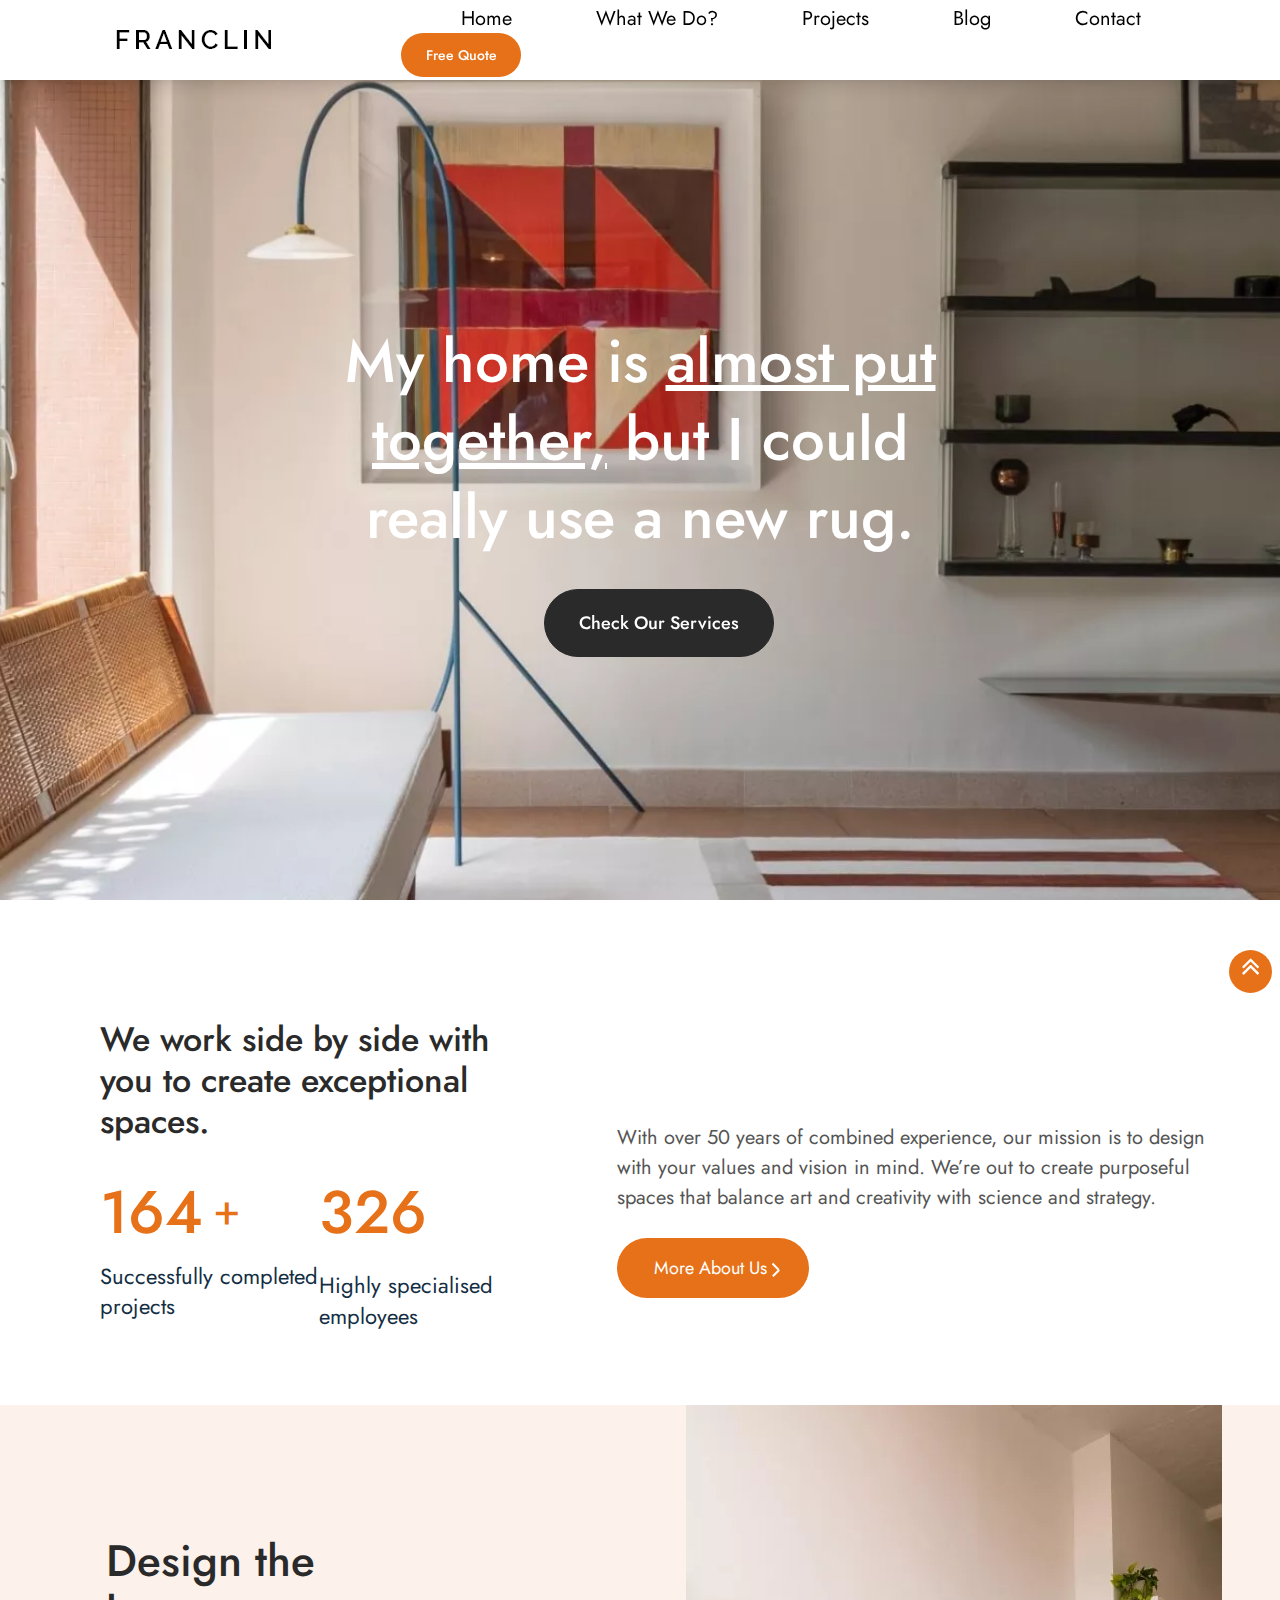
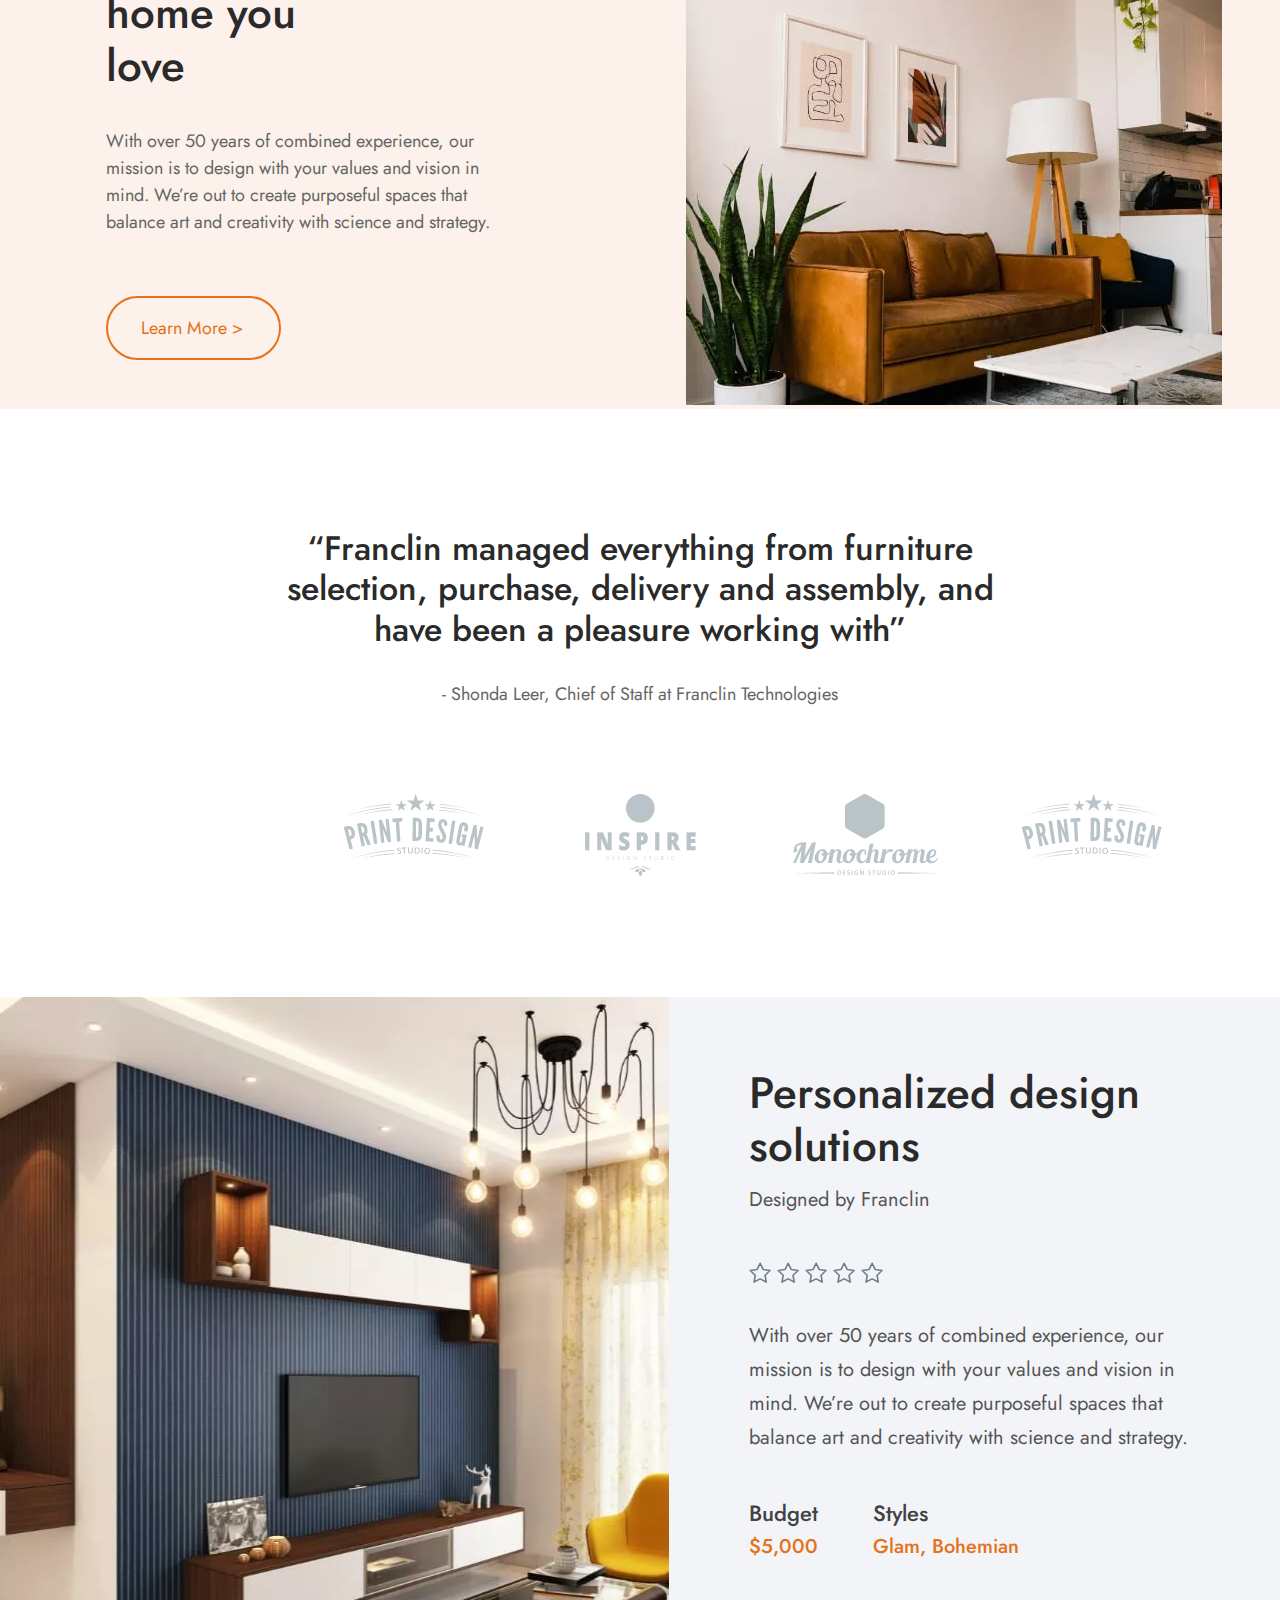
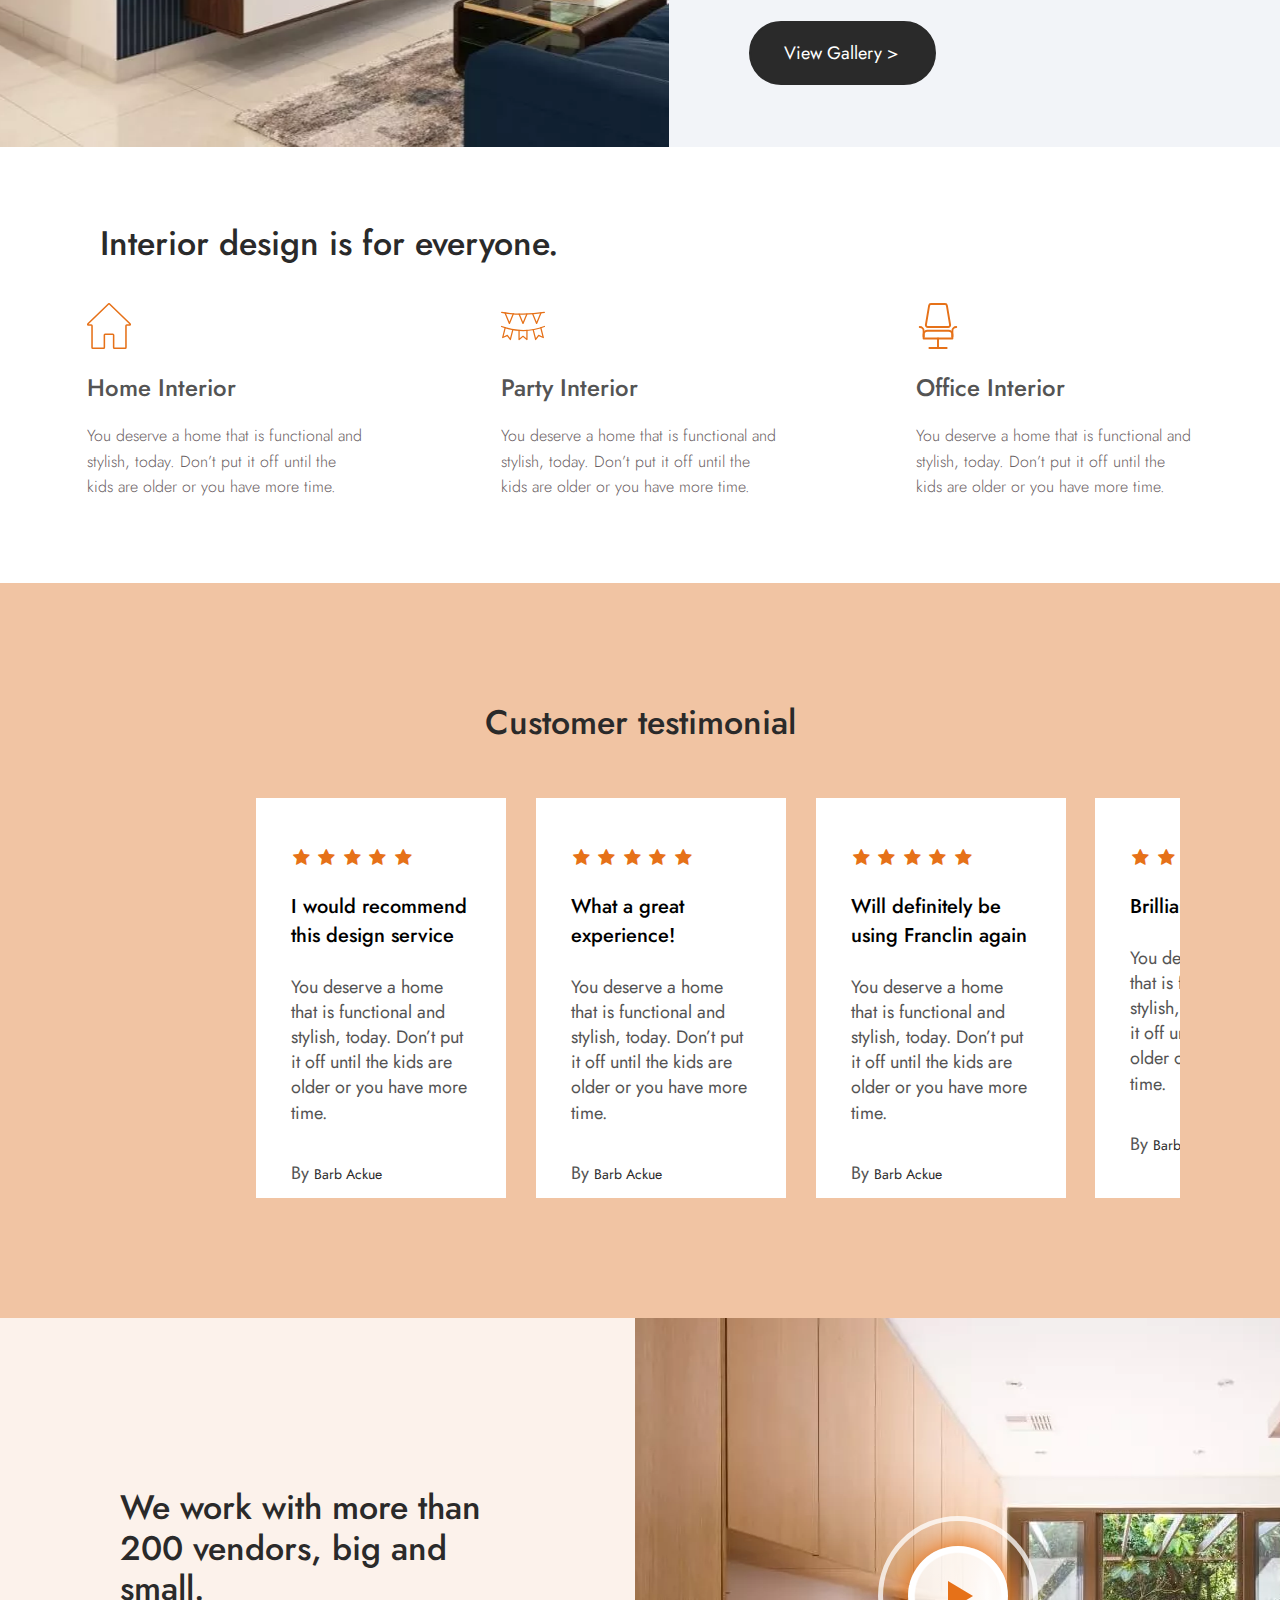
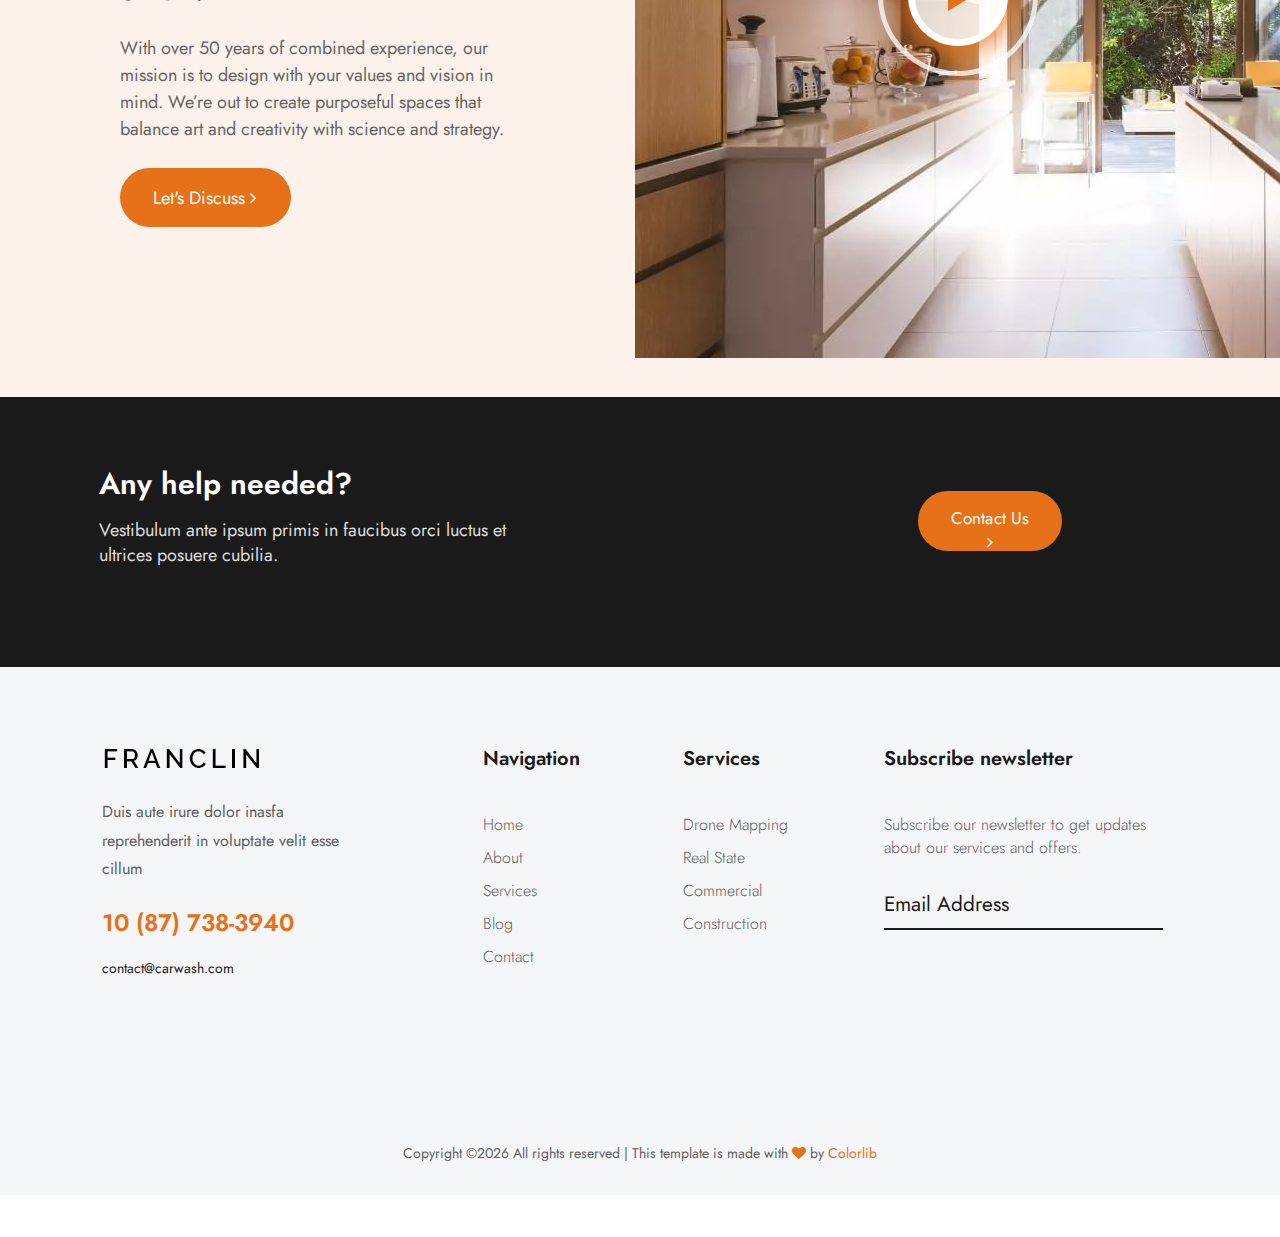
==== commit 758f5f2d: "PortFolio" ====
--- a/index.html
+++ b/index.html
@@ -10,41 +10,39 @@
   <link rel='stylesheet' href='https://cdnjs.cloudflare.com/ajax/libs/font-awesome/4.7.0/css/font-awesome.min.css'>
   <link href="http://yoursite.com/themify-icons.css" rel="stylesheet">
   <link rel="stylesheet" href="htt .0/css/font-awesome.min.css">
-<link href="https://fonts.googleapis.com/css?family=Merriweather:400,900,900i" rel="stylesheet">
+  <link href="https://fonts.googleapis.com/css?family=Merriweather:400,900,900i" rel="stylesheet">
   <title>Interior | Template</title>
 
 </head>
 
 <body>
+
   <header>
-    <div class="container">
-      <div class="navbar-wrapper">
-        <nav class="navbar">
-          <ul>
-            <li><a href="http://127.0.0.1:5500/index.html">Home</a></li>
-            <li><a href="http://127.0.0.1:5500/WhatWheDo.html">What We Do?</a></li>
-            <li><a href="http://127.0.0.1:5500/Project.html">Projects</a></li>
-          </ul>
-        </nav>
-      </div>
+    <div class="header-inner">
+     <img src="/assest/image/fist-logo.webp" alt="">
+     <a href="http://127.0.0.1:5500/blog.html" class="nav-linkk">Blog</a>
+     <a href="http://127.0.0.1:5500/contact.html" class="nav-linkk">Contact Us</a>
+      <i id="bars" class="fa fa-bars bars"></i>
+      <nav class="nav-menu">
+        <a href="http://127.0.0.1:5500/index.html#" class="nav-link">Home</a>
+        <a href="http://127.0.0.1:5500/WhatWheDo.html" class="nav-link">What We Do?</a>
+        <a href="http://127.0.0.1:5500/Project.html" class="nav-link">Projects</a>
+        <a href="http://127.0.0.1:5500/blog.html" class="nav-link">Blog</a>
+        <a href="http://127.0.0.1:5500/contact.html" class="nav-link">Contact</a>
+        <button id="butt">Free Quote</button>
+      </nav>
     </div>
-    <a href="#">
-      <img src="/assest/image/fist-logo.webp" alt="">
-    </a>
-    <div class="container">
-      <div class="navbar-wrapper-two">
-        <nav class="navbar-two">
-          <ul>
-            <li><a href="#">Blog</a></li>
-            <li><a href="http://127.0.0.1:5500/contact.html">Contact Us</a></li>
-            <button>Free Quote</button>
-          </ul>
-        </nav>
-      </div>
-    </div>
+
+
+    <nav id="mobileMenu" class="mobile-menu">
+      <a href="http://127.0.0.1:5500/index.html#" class="nav-link">Home</a>
+      <a href="http://127.0.0.1:5500/WhatWheDo.html" class="nav-link">What We Do?</a>
+      <a href="http://127.0.0.1:5500/Project.html" class="nav-link">Projects</a>
+    </nav>
   </header>
 
   <main>
+
     <section id="first-main">
       <div class="first-class">
         <div class="swiper mySwiper">
@@ -494,4 +492,5 @@
   <script src="index.js"></script>
 
 </body>
+
 </html>--- a/index.css
+++ b/index.css
@@ -2,12 +2,12 @@
 @import url("https://fonts.googleapis.com/css2?family=Jost:ital,wght@0,200;0,300;0,400;0,500;0,600;0,700;0,800;0,900;1,200;1,300;1,400;1,500;1,600;1,700;1,800;1,900&family=Martel:wght@200&family=Montserrat:wght@200;700;900&family=Open+Sans:wght@300&family=Roboto:ital,wght@0,300;0,400;0,500;1,100;1,300;1,400&display=swap");
 @import url("https://fonts.googleapis.com/css?family=Righteous");
 header {
-  z-index: 999;
   position: fixed;
   top: 0;
   width: 100%;
   height: 80px;
-  background: #FFFFFF;
+  z-index: 999;
+  background-color: white;
   -webkit-box-shadow: rgba(0, 0, 0, 0.1) 0px 10px 15px -3px, rgba(0, 0, 0, 0.05) 0px 4px 6px -2px;
           box-shadow: rgba(0, 0, 0, 0.1) 0px 10px 15px -3px, rgba(0, 0, 0, 0.05) 0px 4px 6px -2px;
   display: -webkit-box;
@@ -18,224 +18,219 @@
           align-items: center;
 }
 
-header .container .navbar-wrapper {
+.header-inner {
+  width: 90%;
+  margin: 0 auto;
+  padding: 20px 50px;
   display: -webkit-box;
   display: -ms-flexbox;
   display: flex;
   -webkit-box-pack: justify;
       -ms-flex-pack: justify;
           justify-content: space-between;
-}
-
-header .container .navbar-wrapper .navbar ul {
+  -webkit-box-align: center;
+      -ms-flex-align: center;
+          align-items: center;
+}
+
+#butt {
+  font-family: "Jost", sans-serif;
+  color: #FFFFFF;
+  width: 120px;
+  height: 44px;
+  padding: 10px 15px;
+  background: #e67118;
+  font-size: 14px;
+  border-radius: 25px;
+  font-weight: 500;
+  margin-left: 20px;
+  -webkit-transition: 0.4s;
+  transition: 0.4s;
+}
+
+#butt:hover {
+  -webkit-transform: 0.1s;
+          transform: 0.1s;
+  color: #e67118;
+  background-color: #FFFFFF;
+  border: 1px solid #e67118;
+}
+
+.logo {
+  color: black;
+  cursor: default;
+}
+
+.logo span {
+  color: #000000;
+}
+
+.bars {
+  font-size: 1px;
+  color: black;
+  display: none;
+  -webkit-transition: color 0.6s ease;
+  transition: color 0.6s ease;
+  opacity: 0;
+}
+
+.bars:hover {
+  color: #000000;
+}
+
+.nav-link {
+  font-family: "Jost", sans-serif;
+  margin-left: 80px;
+  color: black;
+  text-decoration: none;
+  -webkit-transition: color 0.6s ease;
+  transition: color 0.6s ease;
+  font-size: 20px;
+  -webkit-transition: 0.4s;
+  transition: 0.4s;
+}
+
+.nav-link:hover {
+  -webkit-transform: 0.1s;
+          transform: 0.1s;
+  color: #e67118;
+}
+
+.nav-linkk {
+  opacity: 0;
+}
+
+.mobile-menu {
+  z-index: 999;
+  position: absolute;
+  top: 0;
+  left: -100%;
+  width: 100%;
+  height: auto;
+  z-index: 1;
+  background-color: white;
+  opacity: 0;
   display: -webkit-box;
   display: -ms-flexbox;
   display: flex;
-  gap: 45px;
-}
-
-header .container .navbar-wrapper .navbar ul li a {
-  position: relative;
-  font-family: 'Jost', sans-serif;
-  text-align: center;
-  font-size: 16.5px;
-  letter-spacing: 0.2px;
-  color: #2a2a2a;
-  -webkit-transition: 0.4s;
-  transition: 0.4s;
-}
-
-header .container .navbar-wrapper .navbar ul li a:hover {
-  -webkit-transform: 0.1s;
-          transform: 0.1s;
-  color: #e67118;
-}
-
-header .container .navbar-wrapper .navbar ul li a::before {
-  content: "";
-  position: absolute;
-  top: 49px;
-  left: 0;
-  bottom: 0;
-  width: 0;
-  height: 3px;
-  background-color: #e67118;
-  -webkit-transition: width 0.25s ease-out;
-  transition: width 0.25s ease-out;
-}
-
-header .container .navbar-wrapper .navbar ul li a:hover::before {
-  width: 100%;
-}
-
-header a img {
-  margin: 0px 300px;
-  margin-left: 42%;
-}
-
-header .container .navbar-wrapper-two {
-  display: -webkit-box;
-  display: -ms-flexbox;
-  display: flex;
-  -webkit-box-pack: justify;
-      -ms-flex-pack: justify;
-          justify-content: space-between;
-}
-
-header .container .navbar-wrapper-two .navbar-two ul {
-  display: -webkit-box;
-  display: -ms-flexbox;
-  display: flex;
-  gap: 45px;
-}
-
-header .container .navbar-wrapper-two .navbar-two ul li {
-  margin-top: 13px;
-}
-
-header .container .navbar-wrapper-two .navbar-two ul li a {
-  position: relative;
-  font-family: 'Jost', sans-serif;
-  text-align: center;
-  font-size: 18px;
-  letter-spacing: 0.2px;
-  color: #2a2a2a;
-  -webkit-transition: 0.4s;
-  transition: 0.4s;
-}
-
-header .container .navbar-wrapper-two .navbar-two ul li a:hover {
-  -webkit-transform: 0.1s;
-          transform: 0.1s;
-  color: #e67118;
-}
-
-header .container .navbar-wrapper-two .navbar-two ul button {
-  color: #FFFFFF;
-  width: 133px;
-  height: 50px;
-  padding: 13px 25px;
-  background: #e67118;
-  font-size: 15px;
-  border-radius: 25px;
-  font-weight: 500;
+  -webkit-box-orient: vertical;
+  -webkit-box-direction: normal;
+      -ms-flex-direction: column;
+          flex-direction: column;
+  -webkit-box-pack: center;
+      -ms-flex-pack: center;
+          justify-content: center;
+  -webkit-box-align: center;
+      -ms-flex-align: center;
+          align-items: center;
+  margin-top: 65px;
+  pointer-events: none;
 }
 
 @media (max-width: 768px) {
-  header {
-    z-index: 999;
-    position: fixed;
-    top: 0;
-    width: 100%;
-    height: 80px;
-    background: #FFFFFF;
-    -webkit-box-shadow: rgba(0, 0, 0, 0.1) 0px 10px 15px -3px, rgba(0, 0, 0, 0.05) 0px 4px 6px -2px;
-            box-shadow: rgba(0, 0, 0, 0.1) 0px 10px 15px -3px, rgba(0, 0, 0, 0.05) 0px 4px 6px -2px;
+  #bars {
     display: -webkit-box;
     display: -ms-flexbox;
     display: flex;
+    opacity: 1;
+    font-size: 25px;
+  }
+  .nav-menu {
+    display: none;
+  }
+  .active {
+    left: 0;
+    opacity: 1;
+    pointer-events: auto;
+    -webkit-transition: left 0.6s ease-in-out;
+    transition: left 0.6s ease-in-out;
+  }
+  .nav-link {
+    font-size: 19px;
+    margin: 20px 0;
+    -webkit-transition: 0.4s;
+    transition: 0.4s;
+  }
+  .nav-link:hover {
+    -webkit-transform: 0.1s;
+            transform: 0.1s;
+    color: #e67118;
+  }
+  .nav-linkk {
+    font-family: "Jost", sans-serif;
+    color: black;
+    -webkit-transition: color 0.6s ease;
+    transition: color 0.6s ease;
+    font-size: 18px;
+    opacity: 1;
+    margin-left: 65px;
+    -webkit-transition: 0.4s;
+    transition: 0.4s;
+  }
+  .nav-linkk:hover {
+    -webkit-transform: 0.1s;
+            transform: 0.1s;
+    color: #e67118;
+  }
+}
+
+@media (max-width: 480px) {
+  .header-inner {
+    width: 100%;
+    margin: 0 auto;
+    padding: 20px 15px;
+    display: -webkit-box;
+    display: -ms-flexbox;
+    display: flex;
+    -ms-flex-pack: distribute;
+        justify-content: space-around;
     -webkit-box-align: center;
         -ms-flex-align: center;
             align-items: center;
   }
-  header .container {
-    padding: 0px 0px;
-  }
-  header .container .navbar-wrapper {
+  #bars {
     display: -webkit-box;
     display: -ms-flexbox;
     display: flex;
-    -webkit-box-pack: justify;
-        -ms-flex-pack: justify;
-            justify-content: space-between;
-  }
-  header .container .navbar-wrapper .navbar ul {
-    display: -webkit-box;
-    display: -ms-flexbox;
-    display: flex;
-    gap: 1px;
-  }
-  header .container .navbar-wrapper .navbar ul li a {
-    position: relative;
-    font-family: 'Jost', sans-serif;
-    text-align: center;
-    font-size: 0.5px;
-    letter-spacing: 0.2px;
-    color: #2a2a2a;
+    opacity: 1;
+    font-size: 23px;
+  }
+  .nav-menu {
+    display: none;
+  }
+  .active {
+    left: 0;
+    opacity: 1;
+    pointer-events: auto;
+    -webkit-transition: left 0.6s ease-in-out;
+    transition: left 0.6s ease-in-out;
+  }
+  .nav-link {
+    font-size: 18px;
+    margin: 40px 0;
     -webkit-transition: 0.4s;
     transition: 0.4s;
-    opacity: 0;
-  }
-  header .container .navbar-wrapper .navbar ul li a:hover {
+  }
+  .nav-link:hover {
     -webkit-transform: 0.1s;
             transform: 0.1s;
     color: #e67118;
   }
-  header .container .navbar-wrapper .navbar ul li a::before {
-    content: "";
-    position: absolute;
-    top: 49px;
-    left: 0;
-    bottom: 0;
-    width: 0;
-    height: 3px;
-    background-color: #e67118;
-    -webkit-transition: width 0.25s ease-out;
-    transition: width 0.25s ease-out;
-  }
-  header .container .navbar-wrapper .navbar ul li a:hover::before {
-    width: 100%;
-  }
-  header a img {
-    margin: 0px 0px;
-    margin-left: 0%;
-    width: 1px;
-    opacity: 0;
-  }
-  header .container {
-    padding: 120px 10px;
-  }
-  header .container .navbar-wrapper-two {
-    display: -webkit-box;
-    display: -ms-flexbox;
-    display: flex;
-    -webkit-box-pack: justify;
-        -ms-flex-pack: justify;
-            justify-content: space-between;
-  }
-  header .container .navbar-wrapper-two .navbar-two ul {
-    display: -webkit-box;
-    display: -ms-flexbox;
-    display: flex;
-    gap: 45px;
-  }
-  header .container .navbar-wrapper-two .navbar-two ul li {
-    margin-top: 13px;
-  }
-  header .container .navbar-wrapper-two .navbar-two ul li a {
-    position: relative;
-    font-family: 'Jost', sans-serif;
-    text-align: center;
-    font-size: 18px;
-    letter-spacing: 0.2px;
-    color: #2a2a2a;
+  .nav-linkk {
+    font-family: "Jost", sans-serif;
+    color: black;
+    -webkit-transition: color 0.6s ease;
+    transition: color 0.6s ease;
+    font-size: 16px;
+    opacity: 1;
+    margin: 0px 15px 0px 0px;
     -webkit-transition: 0.4s;
     transition: 0.4s;
   }
-  header .container .navbar-wrapper-two .navbar-two ul li a:hover {
+  .nav-linkk:hover {
     -webkit-transform: 0.1s;
             transform: 0.1s;
     color: #e67118;
-  }
-  header .container .navbar-wrapper-two .navbar-two ul button {
-    color: #FFFFFF;
-    width: 133px;
-    height: 50px;
-    padding: 13px 25px;
-    background: #e67118;
-    font-size: 15px;
-    border-radius: 25px;
-    font-weight: 500;
   }
 }
 
@@ -287,7 +282,7 @@
   width: 15%;
   height: 60px;
   font-size: 17px;
-  padding: 15px 40px;
+  padding: 15px 30px;
   border-radius: 40px;
   background: #E67118;
   -webkit-transition: .3s;
@@ -537,6 +532,267 @@
   color: #E67118;
 }
 
+@media (max-width: 1024px) {
+  footer {
+    width: 100%;
+    height: auto;
+  }
+  footer .footer-head {
+    -webkit-box-pack: justify;
+        -ms-flex-pack: justify;
+            justify-content: space-between;
+    display: -webkit-box;
+    display: -ms-flexbox;
+    display: flex;
+    padding: 5% 20% 5% 7.7%;
+    width: 100%;
+    height: 220px;
+    background-color: #1A1A1A;
+  }
+  footer .footer-head div {
+    width: 60%;
+  }
+  footer .footer-head div h3 {
+    font-family: "Jost", sans-serif;
+    font-size: 30px;
+    font-weight: 600;
+    line-height: 1.5;
+    margin-bottom: 12px;
+    color: #fff;
+  }
+  footer .footer-head div p {
+    font-family: "Jost", sans-serif;
+    font-size: 18px;
+    margin-bottom: 0;
+    line-height: 1.4;
+    color: #DEDEDE;
+  }
+  footer .footer-head button:active {
+    -webkit-transform: scale(0.98);
+            transform: scale(0.98);
+  }
+  footer .footer-head button {
+    width: 22%;
+    height: 60px;
+    font-size: 17px;
+    padding: 15px 30px;
+    border-radius: 40px;
+    background: #E67118;
+    -webkit-transition: .3s;
+    transition: .3s;
+    font-weight: 400;
+    font-family: "Jost", sans-serif;
+    letter-spacing: 0.2px;
+    color: #FFFFFF;
+    margin-top: 30px;
+  }
+  footer .footer-head button:hover {
+    width: 16.5%;
+    border: 2px solid #DEDEDE;
+    background-color: transparent;
+  }
+  footer .footer-head button:hover a {
+    color: #DEDEDE;
+  }
+  footer .footer-body {
+    padding: 6% 7.5% 6% 8%;
+    -ms-flex-pack: distribute;
+        justify-content: space-around;
+    display: -webkit-box;
+    display: -ms-flexbox;
+    display: flex;
+    background: #F5F6F7;
+    width: 100%;
+    height: auto;
+  }
+  footer .footer-body .first {
+    width: 38%;
+  }
+  footer .footer-body .first div {
+    width: 70%;
+    margin-top: 20px;
+  }
+  footer .footer-body .first div p {
+    color: #5E5E5E;
+    font-size: 16px;
+    margin-bottom: 21px;
+    line-height: 1.8;
+    font-family: "Jost", sans-serif;
+  }
+  footer .footer-body .first div .numbe {
+    font-family: "Jost", sans-serif;
+    font-size: 24px !important;
+    color: #E67118 !important;
+    margin-bottom: 18px;
+    font-weight: 600 !important;
+    display: block;
+  }
+  footer .footer-body .first div a {
+    font-family: "Jost", sans-serif;
+    font-size: 14px !important;
+    color: #1A1A1A !important;
+    margin-bottom: 5px;
+    display: block;
+    margin-bottom: 20px;
+  }
+  footer .footer-body .second {
+    width: 20%;
+  }
+  footer .footer-body .second h5 {
+    font-family: "Jost", sans-serif;
+    color: #1A1A1A;
+    font-size: 20px;
+    margin-bottom: 40px;
+    font-weight: 600;
+  }
+  footer .footer-body .second div a {
+    color: #5E5E5E;
+    font-family: "Jost", sans-serif;
+    font-weight: 300;
+    font-size: 16px;
+    -webkit-text-decoration: underline transparent;
+            text-decoration: underline transparent;
+    display: block;
+    margin-top: 10px;
+  }
+  footer .footer-body .third {
+    width: 20%;
+  }
+  footer .footer-body .third h5 {
+    font-family: "Jost", sans-serif;
+    color: #1A1A1A;
+    font-size: 20px;
+    margin-bottom: 40px;
+    font-weight: 600;
+  }
+  footer .footer-body .third div a {
+    color: #5E5E5E;
+    font-family: "Jost", sans-serif;
+    font-weight: 300;
+    font-size: 16px;
+    -webkit-text-decoration: underline transparent;
+            text-decoration: underline transparent;
+    display: block;
+    margin-top: 10px;
+  }
+  footer .footer-body .fourth {
+    width: 30%;
+  }
+  footer .footer-body .fourth h5 {
+    font-family: "Jost", sans-serif;
+    color: #1A1A1A;
+    font-size: 20px;
+    margin-bottom: 40px;
+    font-weight: 600;
+  }
+  footer .footer-body .fourth div p {
+    color: #5E5E5E;
+    font-family: "Jost", sans-serif;
+    font-weight: 300;
+    font-size: 16px;
+    -webkit-text-decoration: underline transparent;
+            text-decoration: underline transparent;
+    display: block;
+    margin-top: 10px;
+  }
+  footer .footer-body .fourth div .form__group {
+    position: relative;
+    padding: 15px 0 0;
+    margin-top: 10px;
+    width: 93%;
+    margin-top: 10px;
+  }
+  footer .footer-body .fourth div .form__field {
+    font-family: "Jost", sans-serif;
+    width: 100%;
+    border: 0;
+    border-bottom: 2px solid #1A1A1A;
+    outline: 0;
+    font-size: 1.3rem;
+    color: #E67118;
+    padding: 7px 0;
+    background: transparent;
+    -webkit-transition: border-color 0.2s;
+    transition: border-color 0.2s;
+  }
+  footer .footer-body .fourth div .form__field::-webkit-input-placeholder {
+    color: transparent;
+  }
+  footer .footer-body .fourth div .form__field:-ms-input-placeholder {
+    color: transparent;
+  }
+  footer .footer-body .fourth div .form__field::-ms-input-placeholder {
+    color: transparent;
+  }
+  footer .footer-body .fourth div .form__field::placeholder {
+    color: transparent;
+  }
+  footer .footer-body .fourth div .form__field:placeholder-shown ~ .form__label {
+    font-size: 1.3rem;
+    cursor: text;
+    top: 20px;
+  }
+  footer .footer-body .fourth div .form__label {
+    font-family: "Jost", sans-serif;
+    position: absolute;
+    top: 0;
+    display: block;
+    -webkit-transition: 0.2s;
+    transition: 0.2s;
+    font-size: 1rem;
+    color: #1A1A1A;
+  }
+  footer .footer-body .fourth div .form__field:focus {
+    padding-bottom: 6px;
+    font-weight: 700;
+    border-width: 3px;
+    -o-border-image: linear-gradient(to right, #E67118, #ffffff);
+       border-image: -webkit-gradient(linear, left top, right top, from(#E67118), to(#ffffff));
+       border-image: linear-gradient(to right, #E67118, #ffffff);
+    border-image-slice: 1;
+  }
+  footer .footer-body .fourth div .form__field:focus ~ .form__label {
+    position: absolute;
+    top: 0;
+    display: block;
+    -webkit-transition: 0.2s;
+    transition: 0.2s;
+    font-size: 1rem;
+    color: #E67118;
+    font-weight: 700;
+  }
+  footer .footer-body .fourth div .form__field:required, footer .footer-body .fourth div .form__field:invalid {
+    -webkit-box-shadow: none;
+            box-shadow: none;
+  }
+  footer .footer-leg {
+    width: 100%;
+    height: 120px;
+    background: #F5F6F7;
+    display: -webkit-box;
+    display: -ms-flexbox;
+    display: flex;
+    -ms-flex-pack: distribute;
+        justify-content: space-around;
+  }
+  footer .footer-leg .end-sixth {
+    margin-top: 5%;
+  }
+  footer .footer-leg .end-sixth p {
+    font-family: "Jost", sans-serif;
+    color: #5E5E5E;
+    font-weight: 400;
+    font-size: 14px;
+    line-height: 2;
+  }
+  footer .footer-leg .end-sixth p i {
+    color: #E67118;
+  }
+  footer .footer-leg .end-sixth p a {
+    color: #E67118;
+  }
+}
+
 @media (max-width: 768px) {
   footer {
     width: 100%;
@@ -624,7 +880,7 @@
   }
   footer .footer-body .first div .numbe {
     font-family: "Jost", sans-serif;
-    font-size: 24px !important;
+    font-size: 16px !important;
     color: #E67118 !important;
     margin-bottom: 18px;
     font-weight: 600 !important;
@@ -785,6 +1041,269 @@
     margin-top: 5%;
   }
   footer .footer-leg .end-sixth p {
+    font-family: "Jost", sans-serif;
+    color: #5E5E5E;
+    font-weight: 400;
+    font-size: 14px;
+    line-height: 2;
+  }
+  footer .footer-leg .end-sixth p i {
+    color: #E67118;
+  }
+  footer .footer-leg .end-sixth p a {
+    color: #E67118;
+  }
+}
+
+@media (max-width: 480px) {
+  footer {
+    width: 100%;
+    height: auto;
+  }
+  footer .footer-head {
+    display: block;
+    padding: 8% 15% 5% 4%;
+    width: 100%;
+    height: auto;
+    background-color: #1A1A1A;
+  }
+  footer .footer-head div {
+    width: 100%;
+  }
+  footer .footer-head div h3 {
+    font-family: "Jost", sans-serif;
+    font-size: 26px;
+    font-weight: 600;
+    line-height: 1.5;
+    margin-bottom: 12px;
+    color: #fff;
+  }
+  footer .footer-head div p {
+    width: 100%;
+    font-family: "Jost", sans-serif;
+    font-size: 16px;
+    margin-bottom: 0;
+    line-height: 1.4;
+    color: #DEDEDE;
+  }
+  footer .footer-head button:active {
+    -webkit-transform: scale(0.98);
+            transform: scale(0.98);
+  }
+  footer .footer-head button {
+    width: 36%;
+    height: 50px;
+    font-size: 16px;
+    padding: 10px 24px;
+    border-radius: 40px;
+    background: #E67118;
+    -webkit-transition: .3s;
+    transition: .3s;
+    font-weight: 400;
+    font-family: "Jost", sans-serif;
+    letter-spacing: 0.2px;
+    color: #FFFFFF;
+    margin-top: 40px;
+  }
+  footer .footer-head button:hover {
+    width: 16.5%;
+    border: 2px solid #DEDEDE;
+    background-color: transparent;
+  }
+  footer .footer-head button:hover a {
+    color: #DEDEDE;
+  }
+  footer .footer-body {
+    padding: 8% 7.5% 6% 4%;
+    -ms-flex-pack: distribute;
+        justify-content: space-around;
+    display: block;
+    background: #F5F6F7;
+    width: 100%;
+    height: auto;
+  }
+  footer .footer-body .first {
+    width: 100%;
+    margin-bottom: 60px;
+  }
+  footer .footer-body .first div {
+    width: 100%;
+    margin-top: 20px;
+  }
+  footer .footer-body .first div p {
+    color: #5E5E5E;
+    font-size: 16px;
+    margin-bottom: 21px;
+    line-height: 1.8;
+    font-family: "Jost", sans-serif;
+  }
+  footer .footer-body .first div .numbe {
+    font-family: "Jost", sans-serif;
+    font-size: 16px !important;
+    color: #E67118 !important;
+    margin-bottom: 18px;
+    font-weight: 600 !important;
+    display: block;
+  }
+  footer .footer-body .first div a {
+    font-family: "Jost", sans-serif;
+    font-size: 14px !important;
+    color: #1A1A1A !important;
+    margin-bottom: 5px;
+    display: block;
+    margin-bottom: 20px;
+  }
+  footer .footer-body .second {
+    width: 20%;
+    margin-bottom: 50px;
+  }
+  footer .footer-body .second h5 {
+    font-family: "Jost", sans-serif;
+    color: #1A1A1A;
+    font-size: 20px;
+    margin-bottom: 10px;
+    font-weight: 600;
+  }
+  footer .footer-body .second div a {
+    color: #5E5E5E;
+    font-family: "Jost", sans-serif;
+    font-weight: 300;
+    font-size: 16px;
+    -webkit-text-decoration: underline transparent;
+            text-decoration: underline transparent;
+    display: block;
+    margin-top: 10px;
+  }
+  footer .footer-body .third {
+    width: 20%;
+    margin-bottom: 50px;
+  }
+  footer .footer-body .third h5 {
+    font-family: "Jost", sans-serif;
+    color: #1A1A1A;
+    font-size: 20px;
+    margin-bottom: 20px;
+    font-weight: 600;
+  }
+  footer .footer-body .third div a {
+    color: #5E5E5E;
+    font-family: "Jost", sans-serif;
+    font-weight: 300;
+    font-size: 16px;
+    -webkit-text-decoration: underline transparent;
+            text-decoration: underline transparent;
+    display: block;
+    margin-top: 10px;
+  }
+  footer .footer-body .fourth {
+    width: 100%;
+  }
+  footer .footer-body .fourth h5 {
+    font-family: "Jost", sans-serif;
+    color: #1A1A1A;
+    font-size: 20px;
+    margin-bottom: 20px;
+    font-weight: 600;
+  }
+  footer .footer-body .fourth div {
+    /* reset input */
+  }
+  footer .footer-body .fourth div p {
+    color: #5E5E5E;
+    font-family: "Jost", sans-serif;
+    font-weight: 300;
+    font-size: 16px;
+    -webkit-text-decoration: underline transparent;
+            text-decoration: underline transparent;
+    display: block;
+    margin-top: 10px;
+  }
+  footer .footer-body .fourth div .form__group {
+    position: relative;
+    padding: 15px 0 0;
+    margin-top: 10px;
+    width: 93%;
+    margin-top: 10px;
+  }
+  footer .footer-body .fourth div .form__field {
+    font-family: "Jost", sans-serif;
+    width: 100%;
+    border: 0;
+    border-bottom: 2px solid #1A1A1A;
+    outline: 0;
+    font-size: 1.3rem;
+    color: #E67118;
+    padding: 7px 0;
+    background: transparent;
+    -webkit-transition: border-color 0.2s;
+    transition: border-color 0.2s;
+  }
+  footer .footer-body .fourth div .form__field::-webkit-input-placeholder {
+    color: transparent;
+  }
+  footer .footer-body .fourth div .form__field:-ms-input-placeholder {
+    color: transparent;
+  }
+  footer .footer-body .fourth div .form__field::-ms-input-placeholder {
+    color: transparent;
+  }
+  footer .footer-body .fourth div .form__field::placeholder {
+    color: transparent;
+  }
+  footer .footer-body .fourth div .form__field:placeholder-shown ~ .form__label {
+    font-size: 1.3rem;
+    cursor: text;
+    top: 20px;
+  }
+  footer .footer-body .fourth div .form__label {
+    font-family: "Jost", sans-serif;
+    position: absolute;
+    top: 0;
+    display: block;
+    -webkit-transition: 0.2s;
+    transition: 0.2s;
+    font-size: 1rem;
+    color: #1A1A1A;
+  }
+  footer .footer-body .fourth div .form__field:focus {
+    padding-bottom: 6px;
+    font-weight: 700;
+    border-width: 3px;
+    -o-border-image: linear-gradient(to right, #E67118, #ffffff);
+       border-image: -webkit-gradient(linear, left top, right top, from(#E67118), to(#ffffff));
+       border-image: linear-gradient(to right, #E67118, #ffffff);
+    border-image-slice: 1;
+  }
+  footer .footer-body .fourth div .form__field:focus ~ .form__label {
+    position: absolute;
+    top: 0;
+    display: block;
+    -webkit-transition: 0.2s;
+    transition: 0.2s;
+    font-size: 1rem;
+    color: #E67118;
+    font-weight: 700;
+  }
+  footer .footer-body .fourth div .form__field:required, footer .footer-body .fourth div .form__field:invalid {
+    -webkit-box-shadow: none;
+            box-shadow: none;
+  }
+  footer .footer-leg {
+    width: 100%;
+    height: 120px;
+    background: #F5F6F7;
+    display: -webkit-box;
+    display: -ms-flexbox;
+    display: flex;
+    -ms-flex-pack: distribute;
+        justify-content: space-around;
+  }
+  footer .footer-leg .end-sixth {
+    margin-top: 15%;
+    text-align: center;
+  }
+  footer .footer-leg .end-sixth p {
+    width: 90%;
     font-family: "Jost", sans-serif;
     color: #5E5E5E;
     font-weight: 400;
@@ -1049,7 +1568,7 @@
   cursor: pointer;
   width: 15%;
   background: #e67118;
-  padding: 17px 60px 17px 35px;
+  padding: 17px 40px 17px 35px;
   border-radius: 40px;
   position: absolute;
   margin-top: 25px;
@@ -1063,19 +1582,19 @@
 }
 
 #second-main .container .text-container div button a .arrow {
-  margin-left: 58%;
+  margin-left: 63%;
   bottom: 47%;
   position: absolute;
   cursor: pointer;
   display: block;
-  width: 8.48656px;
+  width: 6.36492px;
 }
 
 #second-main .container .text-container div button a .arrow:before, #second-main .container .text-container div button a .arrow:after {
   background: #ffffff;
   content: '';
   display: block;
-  width: 12px;
+  width: 9px;
   height: 1.5px;
   position: absolute;
   top: calc(50% - (1.5px / 2));
@@ -1103,7 +1622,7 @@
 }
 
 #second-main .container .text-container div button a .arrow.arrow--right:hover:before, #second-main .container .text-container div button a .arrow.arrow--right:hover:after {
-  right: -8.48656px;
+  right: -6.36492px;
 }
 
 #third-main {
@@ -1719,7 +2238,7 @@
   font-size: 30px;
 }
 
-@media (max-width: 768px) {
+@media (max-width: 1024px) {
   #first-main {
     background-image: url("/assest/image/background.webp");
     width: 100%;
@@ -1760,10 +2279,10 @@
   }
   #first-main .first-class .swiper .swiper-slide h1 {
     font-family: "Jost", sans-serif;
-    width: 65%;
+    width: 70%;
     position: absolute;
     z-index: 1;
-    font-size: 43px;
+    font-size: 60px;
     font-weight: 500;
     margin-bottom: 20px;
     color: #fff;
@@ -1773,7 +2292,7 @@
     text-decoration: underline;
   }
   #first-main .first-class .swiper .swiper-slide h1 button {
-    margin-left: 27%;
+    margin-left: 33%;
     position: absolute;
     z-index: 1;
     background: #2a2a2a;
@@ -1808,8 +2327,10 @@
     background: #ffffff;
   }
   #second-main .container {
-    display: block;
-    padding: 50px 40px;
+    display: -webkit-box;
+    display: -ms-flexbox;
+    display: flex;
+    padding: 120px 50px;
   }
   #second-main .container .counter-container {
     width: 100%;
@@ -1825,7 +2346,7 @@
   #second-main .container .counter-container div h2 {
     display: block;
     font-family: "Jost", sans-serif;
-    font-size: 34px;
+    font-size: 28px;
     font-weight: 500;
     line-height: 1.2;
     color: #2a2a2a;
@@ -1838,7 +2359,7 @@
         justify-content: space-around;
   }
   #second-main .container .counter-container .count-box .counter {
-    gap: 10px;
+    gap: 40px;
     padding: 8% 0%;
   }
   #second-main .container .counter-container .count-box .counter .count {
@@ -1851,9 +2372,9 @@
     color: #E77C40;
   }
   #second-main .container .counter-container .count-box .counter p {
-    width: 28%;
+    width: 18%;
     color: #132e43;
-    font-size: 22px;
+    font-size: 18px;
     line-height: 1.4;
     font-family: "Jost", sans-serif;
     position: absolute;
@@ -1872,29 +2393,29 @@
     font-family: "Jost", sans-serif;
   }
   #second-main .container .counter-container .count-box .counters span {
-    font-size: 45px;
+    font-size: 40px;
     color: #E67118;
     font-family: "Jost", sans-serif;
   }
   #second-main .container .counter-container .count-box .counters p {
-    width: 33%;
+    width: 15%;
     color: #132e43;
-    font-size: 22px;
+    font-size: 18px;
     line-height: 1.4;
     font-family: 'jost', sans-serif;
     position: absolute;
-    margin-top: 9.2%;
+    margin-top: 77px;
   }
   #second-main .container .text-container {
-    width: 100%;
-    height: 200px;
-    display: block;
+    display: block;
+    -ms-flex-pack: distribute;
+        justify-content: space-around;
     margin-top: 9.5%;
   }
   #second-main .container .text-container div {
     width: 90%;
     height: auto;
-    margin-left: 0%;
+    margin-left: 15%;
   }
   #second-main .container .text-container div p {
     font-size: 20px;
@@ -1905,9 +2426,9 @@
   }
   #second-main .container .text-container div button {
     cursor: pointer;
-    width: 28%;
+    width: 20%;
     background: #e67118;
-    padding: 17px 60px 17px 35px;
+    padding: 17px 30px 17px 35px;
     border-radius: 40px;
     position: absolute;
     margin-top: 25px;
@@ -1919,12 +2440,41 @@
     font-size: 18px;
   }
   #second-main .container .text-container div button a .arrow {
-    margin-left: 58%;
+    margin-left: 66%;
     bottom: 47%;
     position: absolute;
     cursor: pointer;
     display: block;
-    width: 8.48656px;
+    width: 6.36492px;
+  }
+  #second-main .container .text-container div button a .arrow:before, #second-main .container .text-container div button a .arrow:after {
+    background: #ffffff;
+    content: '';
+    display: block;
+    width: 9px;
+    height: 1.5px;
+    position: absolute;
+    top: calc(50% - (1.5px / 2));
+  }
+  #second-main .container .text-container div button a .arrow:before {
+    -webkit-transform: rotate(-45deg);
+            transform: rotate(-45deg);
+  }
+  #second-main .container .text-container div button a .arrow:after {
+    -webkit-transform: rotate(45deg);
+            transform: rotate(45deg);
+  }
+  #second-main .container .text-container div button a .arrow.arrow--right:before, #second-main .container .text-container div button a .arrow.arrow--right:after {
+    right: 0;
+    -webkit-transform-origin: right 50%;
+            transform-origin: right 50%;
+  }
+  #second-main .container .text-container div button a .arrow.arrow--right:before, #second-main .container .text-container div button a .arrow.arrow--right:after {
+    -webkit-transition: right 0.3s 0.05s;
+    transition: right 0.3s 0.05s;
+  }
+  #second-main .container .text-container div button a .arrow.arrow--right:hover:before, #second-main .container .text-container div button a .arrow.arrow--right:hover:after {
+    right: -6.36492px;
   }
   #third-main {
     width: 100%;
@@ -1932,17 +2482,20 @@
     background: #FCF2EB;
   }
   #third-main .containeer {
-    display: block;
-    padding: 40px 50px;
+    display: -webkit-box;
+    display: -ms-flexbox;
+    display: flex;
+    -ms-flex-pack: distribute;
+        justify-content: space-around;
+    padding: 0px 30px;
   }
   #third-main .containeer .container-text {
-    width: 100%;
+    width: 42%;
     background-color: #FCF2EB;
-    padding: 0px 0px;
-    text-align: start;
+    padding: 70px 0px;
   }
   #third-main .containeer .container-text h2 {
-    width: 40%;
+    width: 70%;
     font-size: 40px;
     font-family: "Jost", sans-serif;
     font-weight: 500;
@@ -1950,10 +2503,10 @@
     color: #2a2a2a;
   }
   #third-main .containeer .container-text p {
-    width: 77%;
+    width: 100%;
     margin-top: 35px;
     color: #656565;
-    font-size: 18px;
+    font-size: 16px;
     font-weight: 400;
     line-height: 1.5;
     font-family: "Jost", sans-serif;
@@ -1969,7 +2522,7 @@
     border-radius: 40px;
     -webkit-transition: 0.5s;
     transition: 0.5s;
-    margin-top: 30px;
+    margin-top: 60px;
     position: absolute;
   }
   #third-main .containeer .container-text button:hover {
@@ -1979,9 +2532,12 @@
     color: #FFFFFF;
   }
   #third-main .containeer .container-photo {
-    margin-top: 20%;
-    width: 42%;
-    height: auto;
+    width: 40%;
+    height: auto;
+  }
+  #third-main .containeer .container-photo img {
+    width: 440px;
+    height: 100%;
   }
   #fourth-main {
     width: 100%;
@@ -1993,7 +2549,7 @@
     padding: 120px 50px;
   }
   #fourth-main .container .text-wrapper {
-    padding: 0% 0%;
+    padding: 0px 100px;
     display: block;
     width: 100%;
     height: auto;
@@ -2047,27 +2603,27 @@
     background-color: #F2F4F8;
   }
   #fifty-main .design-container {
-    display: block;
-    width: 100%;
-    height: 100%;
+    display: -webkit-box;
+    display: -ms-flexbox;
+    display: flex;
+    width: 100%;
+    height: auto;
   }
   #fifty-main .design-container .img-wrapper {
     background-image: url(/assest/image/design.webp);
     background-size: cover;
     background-repeat: no-repeat;
     background-position: center center;
-    height: 440px;
-    width: 100%;
+    height: 700px;
+    width: 50%;
   }
   #fifty-main .design-container .text-wrapper {
-    width: 90%;
-    height: 660px;
-    padding: 50px 20px 20px 55px;
-    text-align: start;
+    width: 53%;
+    height: auto;
+    padding: 40px 80px 30px 80px;
   }
   #fifty-main .design-container .text-wrapper h2 {
-    width: 70%;
-    font-size: 42px;
+    font-size: 40px;
     display: block;
     font-weight: 500;
     line-height: 1.2;
@@ -2087,7 +2643,7 @@
     clip: rect(0, 0, 0, 0);
   }
   #fifty-main .design-container .text-wrapper .stars label {
-    margin-top: 30px;
+    margin-top: 45px;
     -webkit-box-sizing: border-box;
             box-sizing: border-box;
     display: inline-block;
@@ -2106,7 +2662,6 @@
     background: url("data:image/svg+xml;charset=utf8,%3Csvg xmlns='http://www.w3.org/2000/svg' viewBox='0 0 512 512'%3E%3Cpath fill='slategray' stroke='slategray' stroke-width='38' d='M259.216 29.942L330.27 173.92l158.89 23.087L374.185 309.08l27.145 158.23-142.114-74.698-142.112 74.698 27.146-158.23L29.274 197.007l158.89-23.088z' stroke-linecap='round' stroke-linejoin='round'/%3E%3C/svg%3E");
   }
   #fifty-main .design-container .text-wrapper .p {
-    width: 82%;
     color: #545454;
     line-height: 1.7;
     font-size: 20px;
@@ -2148,7 +2703,7 @@
     border-radius: 40px;
     -webkit-transition: 0.5s;
     transition: 0.5s;
-    margin-top: 30px;
+    margin-top: 44px;
     position: absolute;
     color: #ffffff;
     font-weight: 400;
@@ -2165,7 +2720,7 @@
     height: auto;
   }
   #sixth-main .container {
-    padding: 10px 60px;
+    padding: 0px 70px;
     display: block;
     -webkit-box-align: start;
         -ms-flex-align: start;
@@ -2180,7 +2735,7 @@
   }
   #sixth-main .container .head-text-wrapper h2 {
     font-family: "Jost", sans-serif;
-    font-size: 34px;
+    font-size: 30px;
     font-weight: 500;
     line-height: 1.2;
     color: #2a2a2a;
@@ -2210,8 +2765,8 @@
     color: #E67118;
   }
   #sixth-main .containeer div img {
-    width: 40px;
-    height: 40px;
+    width: 44px;
+    height: 46px;
     margin-bottom: 18px;
   }
   #sixth-main .containeer div h5 {
@@ -2219,14 +2774,14 @@
     font-family: "Jost", sans-serif;
     color: #545454;
     font-weight: 500;
-    font-size: 20px;
+    font-size: 24px;
     line-height: 1.4;
     -webkit-transition: 0.5s;
     transition: 0.5s;
   }
   #sixth-main .containeer div p {
     font-family: "Jost", sans-serif;
-    font-size: 13px;
+    font-size: 16px;
     font-weight: 300;
     color: #6a6063;
     line-height: 1.6;
@@ -2238,6 +2793,7 @@
     background-color: #F1C4A3;
   }
   #seventh-main .text-wrapper {
+    padding: 0% 17%;
     display: block;
     width: 100%;
     height: auto;
@@ -2251,9 +2807,9 @@
     line-height: 1.2;
   }
   #seventh-main .swiper {
-    padding: 0% 26.5%;
-    height: 400px;
-    margin-top: 15%;
+    padding: 0% 31%;
+    height: auto;
+    margin-top: 5%;
   }
   #seventh-main .swiper .swiper-wrapper {
     gap: 8%;
@@ -2263,18 +2819,18 @@
     -webkit-box-align: start;
         -ms-flex-align: start;
             align-items: flex-start;
-    padding: 25px 35px 40px 35px;
-    height: 350px;
+    padding: 50px 35px 40px 35px;
+    height: 400px;
     background-color: white;
     font-size: 18px;
   }
   #seventh-main .swiper .swiper-wrapper .swiper-slide .fa-star {
     color: #E67118;
     padding: 0px 2px;
-    margin-bottom: 15px;
+    margin-bottom: 25px;
   }
   #seventh-main .swiper .swiper-wrapper .swiper-slide h3 {
-    margin-bottom: 15px;
+    margin-bottom: 25px;
     font-size: 20px;
     font-weight: 500;
     font-family: "Jost", sans-serif;
@@ -2289,7 +2845,7 @@
             transform: 0.3s;
   }
   #seventh-main .swiper .swiper-wrapper .swiper-slide p {
-    margin-bottom: 25px;
+    margin-bottom: 35px;
     font-family: "Jost", sans-serif;
     color: #545454;
     font-size: 18px;
@@ -2315,15 +2871,17 @@
   }
   #eighth-main .design-container {
     width: 100%;
-    height: auto;
-    display: block;
+    height: 700px;
+    display: -webkit-box;
+    display: -ms-flexbox;
+    display: flex;
   }
   #eighth-main .design-container .img-video-wrapper {
     background-image: url(/assest/image/video-bg.webp);
     background-size: cover;
     background-repeat: no-repeat;
     padding: 10% 0%;
-    height: 500px;
+    height: auto;
     width: 100%;
   }
   #eighth-main .design-container .img-video-wrapper .play-btn {
@@ -2332,11 +2890,11 @@
     background: radial-gradient(rgba(255, 255, 255, 0.8) 60%, white 62%);
     border-radius: 50%;
     position: relative;
-    top: 50px;
     display: block;
     margin: 100px auto;
     -webkit-box-shadow: 0px 0px 25px 3px #e67118;
             box-shadow: 0px 0px 25px 3px #e67118;
+    top: 100px;
   }
   #eighth-main .design-container .img-video-wrapper .play-btn::after {
     content: "";
@@ -2411,16 +2969,16 @@
     }
   }
   #eighth-main .text-wrapper {
-    padding: 50px 50px;
-    width: 80%;
-    height: auto;
-    text-align: start;
+    padding: 170px 40px;
+    width: 90%;
+    height: auto;
   }
   #eighth-main .text-wrapper h2 {
+    margin-top: 40px;
     margin-bottom: 25px;
     width: 100%;
     font-family: "Jost", sans-serif;
-    font-size: 34px;
+    font-size: 30px;
     display: block;
     font-weight: 500;
     line-height: 1.2;
@@ -2428,10 +2986,10 @@
   }
   #eighth-main .text-wrapper p {
     margin-bottom: 25px;
-    width: 80%;
+    width: 100%;
     font-family: "Jost", sans-serif;
     color: #656565;
-    font-size: 18px;
+    font-size: 19px;
     font-weight: 400;
     line-height: 1.5;
   }
@@ -2469,4 +3027,1491 @@
     font-size: 30px;
   }
 }
+
+@media (max-width: 768px) {
+  #first-main {
+    background-image: url("/assest/image/background.webp");
+    width: 100%;
+    height: 100vh;
+    background-size: cover;
+    background-position: center;
+    position: relative;
+  }
+  #first-main .first-class {
+    width: 100%;
+    height: 100%;
+  }
+  #first-main .first-class .swiper {
+    height: 100%;
+  }
+  #first-main .first-class .swiper .swiper-slide {
+    text-align: center;
+    font-size: 18px;
+    background: white;
+    background: scroll;
+    display: -webkit-box;
+    display: -ms-flexbox;
+    display: flex;
+    -webkit-box-pack: center;
+    -ms-flex-pack: center;
+    justify-content: center;
+    -webkit-box-align: center;
+    -ms-flex-align: center;
+    align-items: center;
+  }
+  #first-main .first-class .swiper .swiper-slide img {
+    position: relative;
+    display: block;
+    width: 100%;
+    height: 100%;
+    -o-object-fit: cover;
+       object-fit: cover;
+  }
+  #first-main .first-class .swiper .swiper-slide h1 {
+    font-family: "Jost", sans-serif;
+    width: 65%;
+    position: absolute;
+    z-index: 1;
+    font-size: 43px;
+    font-weight: 500;
+    margin-bottom: 20px;
+    color: #fff;
+    line-height: 1.3;
+  }
+  #first-main .first-class .swiper .swiper-slide h1 span {
+    text-decoration: underline;
+  }
+  #first-main .first-class .swiper .swiper-slide h1 button {
+    margin-left: 27%;
+    position: absolute;
+    z-index: 1;
+    background: #2a2a2a;
+    border: 1px solid #2a2a2a;
+    color: #fff;
+    font-size: 18px;
+    font-weight: 500;
+    display: -webkit-box;
+    display: -ms-flexbox;
+    display: flex;
+    padding: 25px 34px;
+    font-family: "Jost";
+    text-transform: capitalize;
+    line-height: 16px;
+    margin-top: 32px;
+    border-radius: 41px;
+    -webkit-transition: 0.5s;
+    transition: 0.5s;
+  }
+  #first-main .first-class .swiper .swiper-slide h1 button:hover {
+    -webkit-transform: 0.5s;
+            transform: 0.5s;
+    border: #2a2a2a 1px solid;
+    color: #2a2a2a;
+    -webkit-box-shadow: none;
+            box-shadow: none;
+    background: scroll;
+  }
+  #second-main {
+    width: 100%;
+    height: auto;
+    background: #ffffff;
+  }
+  #second-main .container {
+    display: block;
+    padding: 50px 40px;
+  }
+  #second-main .container .counter-container {
+    width: 100%;
+    display: block;
+    -webkit-box-pack: justify;
+        -ms-flex-pack: justify;
+            justify-content: space-between;
+  }
+  #second-main .container .counter-container div {
+    width: 100%;
+    height: auto;
+  }
+  #second-main .container .counter-container div h2 {
+    display: block;
+    font-family: "Jost", sans-serif;
+    font-size: 34px;
+    font-weight: 500;
+    line-height: 1.2;
+    color: #2a2a2a;
+  }
+  #second-main .container .counter-container .count-box {
+    display: -webkit-box;
+    display: -ms-flexbox;
+    display: flex;
+    -ms-flex-pack: distribute;
+        justify-content: space-around;
+  }
+  #second-main .container .counter-container .count-box .counter {
+    gap: 10px;
+    padding: 8% 0%;
+  }
+  #second-main .container .counter-container .count-box .counter .count {
+    color: #e67118;
+    font-size: 50px;
+    font-family: "Jost", sans-serif;
+  }
+  #second-main .container .counter-container .count-box .counter span {
+    font-size: 50px;
+    color: #E77C40;
+  }
+  #second-main .container .counter-container .count-box .counter p {
+    width: 28%;
+    color: #132e43;
+    font-size: 22px;
+    line-height: 1.4;
+    font-family: "Jost", sans-serif;
+    position: absolute;
+    margin-top: 1.6%;
+  }
+  #second-main .container .counter-container .count-box .counters {
+    display: -webkit-box;
+    display: -ms-flexbox;
+    display: flex;
+    gap: 10px;
+    padding: 8% 0%;
+  }
+  #second-main .container .counter-container .count-box .counters .count {
+    color: #E67118;
+    font-size: 50px;
+    font-family: "Jost", sans-serif;
+  }
+  #second-main .container .counter-container .count-box .counters span {
+    font-size: 45px;
+    color: #E67118;
+    font-family: "Jost", sans-serif;
+  }
+  #second-main .container .counter-container .count-box .counters p {
+    width: 33%;
+    color: #132e43;
+    font-size: 22px;
+    line-height: 1.4;
+    font-family: 'jost', sans-serif;
+    position: absolute;
+    margin-top: 9.2%;
+  }
+  #second-main .container .text-container {
+    width: 100%;
+    height: 200px;
+    display: block;
+    margin-top: 9.5%;
+  }
+  #second-main .container .text-container div {
+    width: 90%;
+    height: auto;
+    margin-left: 0%;
+  }
+  #second-main .container .text-container div p {
+    font-size: 20px;
+    color: #545454;
+    font-weight: 400;
+    line-height: 1.5;
+    font-family: "Jost", sans-serif;
+  }
+  #second-main .container .text-container div button {
+    cursor: pointer;
+    width: 28%;
+    background: #e67118;
+    padding: 17px 60px 17px 35px;
+    border-radius: 40px;
+    position: absolute;
+    margin-top: 25px;
+  }
+  #second-main .container .text-container div button a {
+    color: #fff;
+    font-family: "Jost", sans-serif;
+    font-weight: 400;
+    font-size: 18px;
+  }
+  #second-main .container .text-container div button a .arrow {
+    margin-left: 58%;
+    bottom: 47%;
+    position: absolute;
+    cursor: pointer;
+    display: block;
+    width: 8.48656px;
+  }
+  #third-main {
+    width: 100%;
+    height: auto;
+    background: #FCF2EB;
+  }
+  #third-main .containeer {
+    display: block;
+    padding: 40px 50px;
+  }
+  #third-main .containeer .container-text {
+    width: 100%;
+    background-color: #FCF2EB;
+    padding: 0px 0px;
+    text-align: start;
+  }
+  #third-main .containeer .container-text h2 {
+    width: 40%;
+    font-size: 40px;
+    font-family: "Jost", sans-serif;
+    font-weight: 500;
+    line-height: 1.2;
+    color: #2a2a2a;
+  }
+  #third-main .containeer .container-text p {
+    width: 77%;
+    margin-top: 35px;
+    color: #656565;
+    font-size: 18px;
+    font-weight: 400;
+    line-height: 1.5;
+    font-family: "Jost", sans-serif;
+  }
+  #third-main .containeer .container-text button {
+    font-family: "Jost", sans-serif;
+    color: #e67118;
+    border: 2px solid #e67118;
+    background: scroll;
+    padding: 17px 35px 17px 33px;
+    font-size: 18px;
+    font-weight: 400;
+    border-radius: 40px;
+    -webkit-transition: 0.5s;
+    transition: 0.5s;
+    margin-top: 30px;
+    position: absolute;
+  }
+  #third-main .containeer .container-text button:hover {
+    -webkit-transform: 0.5s;
+            transform: 0.5s;
+    background: #e67118;
+    color: #FFFFFF;
+  }
+  #third-main .containeer .container-photo {
+    margin-top: 20%;
+    width: 42%;
+    height: auto;
+  }
+  #fourth-main {
+    width: 100%;
+    height: auto;
+    background: #FFFFFF;
+  }
+  #fourth-main .container {
+    display: block;
+    padding: 120px 50px;
+  }
+  #fourth-main .container .text-wrapper {
+    padding: 0% 0%;
+    display: block;
+    width: 100%;
+    height: auto;
+  }
+  #fourth-main .container .text-wrapper h2 {
+    text-align: center;
+    font-family: "Jost", sans-serif;
+    font-size: 30px;
+    color: #2a2a2a;
+    font-weight: 500;
+    line-height: 1.2;
+  }
+  #fourth-main .container .text-wrapper p {
+    text-align: center;
+    margin-top: 30px;
+    color: #656565;
+    font-size: 18px;
+    font-weight: 400;
+    line-height: 1.5;
+    font-family: "Jost", sans-serif;
+  }
+  #fourth-main .container .swiper {
+    padding: 0% 35%;
+    width: 100%;
+    height: 100%;
+    margin-top: 8%;
+  }
+  #fourth-main .container .swiper .swiper-slide {
+    gap: 5%;
+    text-align: center;
+    font-size: 18px;
+    background: #fff;
+    display: -webkit-box;
+    display: -ms-flexbox;
+    display: flex;
+    -webkit-box-pack: center;
+    -ms-flex-pack: center;
+    justify-content: center;
+    -webkit-box-align: center;
+    -ms-flex-align: center;
+    align-items: center;
+  }
+  #fourth-main .container .swiper .swiper-slide .swiper-slide img {
+    display: block;
+    width: 100%;
+    height: 100%;
+  }
+  #fifty-main {
+    width: 100%;
+    height: auto;
+    background-color: #F2F4F8;
+  }
+  #fifty-main .design-container {
+    display: block;
+    width: 100%;
+    height: 100%;
+  }
+  #fifty-main .design-container .img-wrapper {
+    background-image: url(/assest/image/design.webp);
+    background-size: cover;
+    background-repeat: no-repeat;
+    background-position: center center;
+    height: 440px;
+    width: 100%;
+  }
+  #fifty-main .design-container .text-wrapper {
+    width: 90%;
+    height: 660px;
+    padding: 50px 20px 20px 55px;
+    text-align: start;
+  }
+  #fifty-main .design-container .text-wrapper h2 {
+    width: 70%;
+    font-size: 42px;
+    display: block;
+    font-weight: 500;
+    line-height: 1.2;
+    font-family: "Jost", sans-serif;
+    color: #2a2a2a;
+  }
+  #fifty-main .design-container .text-wrapper p {
+    margin-top: 10px;
+    color: #545454;
+    line-height: 1.7;
+    font-size: 20px;
+    font-weight: 400;
+    font-family: "Jost", sans-serif;
+  }
+  #fifty-main .design-container .text-wrapper .stars input {
+    position: absolute;
+    clip: rect(0, 0, 0, 0);
+  }
+  #fifty-main .design-container .text-wrapper .stars label {
+    margin-top: 30px;
+    -webkit-box-sizing: border-box;
+            box-sizing: border-box;
+    display: inline-block;
+    margin-right: 6px;
+    height: 22px;
+    width: 22px;
+    background: url("data:image/svg+xml;charset=utf8,%3Csvg xmlns='http://www.w3.org/2000/svg' viewBox='0 0 512 512'%3E%3Cpath fill='transparent' stroke='slategray' stroke-width='38' d='M259.216 29.942L330.27 173.92l158.89 23.087L374.185 309.08l27.145 158.23-142.114-74.698-142.112 74.698 27.146-158.23L29.274 197.007l158.89-23.088z' stroke-linecap='round' stroke-linejoin='round'/%3E%3C/svg%3E");
+    font-size: 0;
+    cursor: pointer;
+  }
+  #fifty-main .design-container .text-wrapper .stars input:nth-child(1):checked ~ label:nth-of-type(-n + 1),
+  #fifty-main .design-container .text-wrapper .stars input:nth-child(2):checked ~ label:nth-of-type(-n + 2),
+  #fifty-main .design-container .text-wrapper .stars input:nth-child(3):checked ~ label:nth-of-type(-n + 3),
+  #fifty-main .design-container .text-wrapper .stars input:nth-child(4):checked ~ label:nth-of-type(-n + 4),
+  #fifty-main .design-container .text-wrapper .stars input:nth-child(5):checked ~ label:nth-of-type(-n + 5) {
+    background: url("data:image/svg+xml;charset=utf8,%3Csvg xmlns='http://www.w3.org/2000/svg' viewBox='0 0 512 512'%3E%3Cpath fill='slategray' stroke='slategray' stroke-width='38' d='M259.216 29.942L330.27 173.92l158.89 23.087L374.185 309.08l27.145 158.23-142.114-74.698-142.112 74.698 27.146-158.23L29.274 197.007l158.89-23.088z' stroke-linecap='round' stroke-linejoin='round'/%3E%3C/svg%3E");
+  }
+  #fifty-main .design-container .text-wrapper .p {
+    width: 82%;
+    color: #545454;
+    line-height: 1.7;
+    font-size: 20px;
+    font-weight: 400;
+    margin-top: 35px;
+    font-family: "Jost", sans-serif;
+  }
+  #fifty-main .design-container .text-wrapper .bs-wrapper {
+    width: 100%;
+    height: auto;
+    display: -webkit-box;
+    display: -ms-flexbox;
+    display: flex;
+    text-align: start;
+    gap: 55px;
+  }
+  #fifty-main .design-container .text-wrapper .bs-wrapper div {
+    margin-top: 30px;
+  }
+  #fifty-main .design-container .text-wrapper .bs-wrapper div p {
+    font-family: "Jost", sans-serif;
+    color: #424242;
+    font-weight: 500;
+    line-height: 1.7;
+    font-size: 22px;
+  }
+  #fifty-main .design-container .text-wrapper .bs-wrapper div span {
+    font-family: "Jost", sans-serif;
+    color: #e67118;
+    font-size: 20px;
+    font-weight: 500;
+  }
+  #fifty-main .design-container .text-wrapper a button {
+    font-family: "Jost", sans-serif;
+    border: 2px solid #2A2A2A;
+    background: #2A2A2A;
+    padding: 17px 35px 17px 33px;
+    font-size: 18px;
+    border-radius: 40px;
+    -webkit-transition: 0.5s;
+    transition: 0.5s;
+    margin-top: 30px;
+    position: absolute;
+    color: #ffffff;
+    font-weight: 400;
+  }
+  #fifty-main .design-container .text-wrapper a button:hover {
+    -webkit-transform: 0.5s;
+            transform: 0.5s;
+    background-color: #F2F4F8;
+    color: #2A2A2A;
+    border: 2px solid #2A2A2A;
+  }
+  #sixth-main {
+    width: 100%;
+    height: auto;
+  }
+  #sixth-main .container {
+    padding: 10px 60px;
+    display: block;
+    -webkit-box-align: start;
+        -ms-flex-align: start;
+            align-items: flex-start;
+    margin-top: 6%;
+    margin-bottom: 3%;
+  }
+  #sixth-main .container .head-text-wrapper {
+    width: 100%;
+    height: auto;
+    text-align: start;
+  }
+  #sixth-main .container .head-text-wrapper h2 {
+    font-family: "Jost", sans-serif;
+    font-size: 34px;
+    font-weight: 500;
+    line-height: 1.2;
+    color: #2a2a2a;
+  }
+  #sixth-main .containeer {
+    padding: 0px 18px;
+    display: -webkit-box;
+    display: -ms-flexbox;
+    display: flex;
+    -ms-flex-pack: distribute;
+        justify-content: space-around;
+    width: 100%;
+    height: auto;
+  }
+  #sixth-main .containeer div {
+    width: 22.3%;
+    height: auto;
+    -webkit-box-align: start;
+        -ms-flex-align: start;
+            align-items: flex-start;
+    -webkit-transition: 0.5s;
+    transition: 0.5s;
+  }
+  #sixth-main .containeer div:hover h5 {
+    -webkit-transform: 0.5s;
+            transform: 0.5s;
+    color: #E67118;
+  }
+  #sixth-main .containeer div img {
+    width: 40px;
+    height: 40px;
+    margin-bottom: 18px;
+  }
+  #sixth-main .containeer div h5 {
+    margin-bottom: 18px;
+    font-family: "Jost", sans-serif;
+    color: #545454;
+    font-weight: 500;
+    font-size: 20px;
+    line-height: 1.4;
+    -webkit-transition: 0.5s;
+    transition: 0.5s;
+  }
+  #sixth-main .containeer div p {
+    font-family: "Jost", sans-serif;
+    font-size: 13px;
+    font-weight: 300;
+    color: #6a6063;
+    line-height: 1.6;
+    margin-bottom: 30%;
+  }
+  #seventh-main {
+    width: 100%;
+    height: auto;
+    background-color: #F1C4A3;
+  }
+  #seventh-main .text-wrapper {
+    display: block;
+    width: 100%;
+    height: auto;
+  }
+  #seventh-main .text-wrapper h2 {
+    text-align: center;
+    font-family: "Jost", sans-serif;
+    font-size: 34px;
+    color: #2a2a2a;
+    font-weight: 500;
+    line-height: 1.2;
+  }
+  #seventh-main .swiper {
+    padding: 0% 26.5%;
+    height: 400px;
+    margin-top: 15%;
+  }
+  #seventh-main .swiper .swiper-wrapper {
+    gap: 8%;
+  }
+  #seventh-main .swiper .swiper-wrapper .swiper-slide {
+    display: block;
+    -webkit-box-align: start;
+        -ms-flex-align: start;
+            align-items: flex-start;
+    padding: 25px 35px 40px 35px;
+    height: 350px;
+    background-color: white;
+    font-size: 18px;
+  }
+  #seventh-main .swiper .swiper-wrapper .swiper-slide .fa-star {
+    color: #E67118;
+    padding: 0px 2px;
+    margin-bottom: 15px;
+  }
+  #seventh-main .swiper .swiper-wrapper .swiper-slide h3 {
+    margin-bottom: 15px;
+    font-size: 20px;
+    font-weight: 500;
+    font-family: "Jost", sans-serif;
+    color: inherit;
+    cursor: pointer;
+    -webkit-transition: 0.3s;
+    transition: 0.3s;
+  }
+  #seventh-main .swiper .swiper-wrapper .swiper-slide h3:hover {
+    color: #E67118;
+    -webkit-transform: 0.3s;
+            transform: 0.3s;
+  }
+  #seventh-main .swiper .swiper-wrapper .swiper-slide p {
+    margin-bottom: 25px;
+    font-family: "Jost", sans-serif;
+    color: #545454;
+    font-size: 18px;
+    font-weight: normal;
+    line-height: 1.4;
+  }
+  #seventh-main .swiper .swiper-wrapper .swiper-slide p a {
+    font-family: "Jost", sans-serif;
+    color: #2a2a2a;
+    font-size: 14px;
+    -webkit-transition: 0.3s;
+    transition: 0.3s;
+  }
+  #seventh-main .swiper .swiper-wrapper .swiper-slide p a:hover {
+    color: #E67118;
+    -webkit-transform: 0.3s;
+            transform: 0.3s;
+  }
+  #eighth-main {
+    width: 100%;
+    height: auto;
+    background-color: #FCF2EB;
+  }
+  #eighth-main .design-container {
+    width: 100%;
+    height: auto;
+    display: block;
+  }
+  #eighth-main .design-container .img-video-wrapper {
+    background-image: url(/assest/image/video-bg.webp);
+    background-size: cover;
+    background-repeat: no-repeat;
+    padding: 10% 0%;
+    height: 500px;
+    width: 100%;
+  }
+  #eighth-main .design-container .img-video-wrapper .play-btn {
+    width: 100px;
+    height: 100px;
+    background: radial-gradient(rgba(255, 255, 255, 0.8) 60%, white 62%);
+    border-radius: 50%;
+    position: relative;
+    top: 50px;
+    display: block;
+    margin: 100px auto;
+    -webkit-box-shadow: 0px 0px 25px 3px #e67118;
+            box-shadow: 0px 0px 25px 3px #e67118;
+  }
+  #eighth-main .design-container .img-video-wrapper .play-btn::after {
+    content: "";
+    position: absolute;
+    left: 50%;
+    top: 50%;
+    -webkit-transform: translateX(-40%) translateY(-50%);
+    transform: translateX(-40%) translateY(-50%);
+    -webkit-transform-origin: center center;
+            transform-origin: center center;
+    width: 0;
+    height: 0;
+    border-top: 15px solid transparent;
+    border-bottom: 15px solid transparent;
+    border-left: 25px solid #e67118;
+    z-index: 100;
+    -webkit-transition: all 400ms cubic-bezier(0.55, 0.055, 0.675, 0.19);
+    transition: all 400ms cubic-bezier(0.55, 0.055, 0.675, 0.19);
+  }
+  #eighth-main .design-container .img-video-wrapper .play-btn:before {
+    content: "";
+    position: absolute;
+    width: 150%;
+    height: 150%;
+    -webkit-animation-delay: 0s;
+    animation-delay: 0s;
+    -webkit-animation: pulsate1 2s;
+    animation: pulsate1 2s;
+    -webkit-animation-direction: forwards;
+    animation-direction: forwards;
+    -webkit-animation-iteration-count: infinite;
+    animation-iteration-count: infinite;
+    -webkit-animation-timing-function: steps;
+    animation-timing-function: steps;
+    opacity: 1;
+    border-radius: 50%;
+    border: 5px solid rgba(255, 255, 255, 0.75);
+    top: -30%;
+    left: -30%;
+    background: rgba(198, 16, 0, 0);
+  }
+  @-webkit-keyframes pulsate1 {
+    0% {
+      -webkit-transform: scale(0.6);
+      transform: scale(0.6);
+      opacity: 1;
+      -webkit-box-shadow: inset 0px 0px 25px 3px rgba(255, 255, 255, 0.75), 0px 0px 25px 10px rgba(255, 255, 255, 0.75);
+              box-shadow: inset 0px 0px 25px 3px rgba(255, 255, 255, 0.75), 0px 0px 25px 10px rgba(255, 255, 255, 0.75);
+    }
+    100% {
+      -webkit-transform: scale(1);
+      transform: scale(1);
+      opacity: 0;
+      -webkit-box-shadow: none;
+              box-shadow: none;
+    }
+  }
+  @keyframes pulsate1 {
+    0% {
+      -webkit-transform: scale(0.6);
+      transform: scale(0.6);
+      opacity: 1;
+      -webkit-box-shadow: inset 0px 0px 25px 3px rgba(255, 255, 255, 0.75), 0px 0px 25px 10px rgba(255, 255, 255, 0.75);
+              box-shadow: inset 0px 0px 25px 3px rgba(255, 255, 255, 0.75), 0px 0px 25px 10px rgba(255, 255, 255, 0.75);
+    }
+    100% {
+      -webkit-transform: scale(1, 1);
+      transform: scale(1);
+      opacity: 0;
+      -webkit-box-shadow: none;
+              box-shadow: none;
+    }
+  }
+  #eighth-main .text-wrapper {
+    padding: 50px 50px;
+    width: 80%;
+    height: auto;
+    text-align: start;
+  }
+  #eighth-main .text-wrapper h2 {
+    margin-bottom: 25px;
+    width: 100%;
+    font-family: "Jost", sans-serif;
+    font-size: 34px;
+    display: block;
+    font-weight: 500;
+    line-height: 1.2;
+    color: #2A2A2A;
+  }
+  #eighth-main .text-wrapper p {
+    margin-bottom: 25px;
+    width: 80%;
+    font-family: "Jost", sans-serif;
+    color: #656565;
+    font-size: 18px;
+    font-weight: 400;
+    line-height: 1.5;
+  }
+  #eighth-main .text-wrapper .btn {
+    font-family: "Jost", sans-serif;
+    color: #fff;
+    background: #E67118;
+    border: none;
+    padding: 17px 35px 16px 33px !important;
+    text-transform: capitalize;
+    border-radius: 0px;
+    font-size: 18px;
+    font-weight: 400;
+    display: inline-block;
+    border-radius: 40px;
+  }
+  .top {
+    --offset: 50px;
+    z-index: 99;
+    position: -webkit-sticky;
+    position: sticky;
+    bottom: 20px;
+    left: 86%;
+    place-self: end;
+    margin-top: calc(100vh + var(--offset));
+    text-decoration: none;
+    padding: 12px;
+    font-size: 17px;
+    color: #fff;
+    background: #E67118;
+    border-radius: 50%;
+    white-space: nowrap;
+  }
+  .top i {
+    font-size: 30px;
+  }
+}
+
+@media (max-width: 480px) {
+  #first-main {
+    background-image: url("/assest/image/background.webp");
+    width: 100%;
+    height: 100vh;
+    background-size: cover;
+    background-position: center;
+    position: relative;
+  }
+  #first-main .first-class {
+    width: 100%;
+    height: 100%;
+  }
+  #first-main .first-class .swiper {
+    height: 100%;
+  }
+  #first-main .first-class .swiper .swiper-slide {
+    text-align: center;
+    font-size: 18px;
+    background: white;
+    background: scroll;
+    display: -webkit-box;
+    display: -ms-flexbox;
+    display: flex;
+    -webkit-box-pack: center;
+    -ms-flex-pack: center;
+    justify-content: center;
+    -webkit-box-align: center;
+    -ms-flex-align: center;
+    align-items: center;
+  }
+  #first-main .first-class .swiper .swiper-slide img {
+    position: relative;
+    display: block;
+    width: 100%;
+    height: 100%;
+    -o-object-fit: cover;
+       object-fit: cover;
+  }
+  #first-main .first-class .swiper .swiper-slide h1 {
+    font-family: "Jost", sans-serif;
+    width: 94%;
+    position: absolute;
+    z-index: 1;
+    font-size: 35px;
+    font-weight: 500;
+    margin-bottom: 20px;
+    color: #fff;
+    line-height: 1.3;
+  }
+  #first-main .first-class .swiper .swiper-slide h1 span {
+    text-decoration: underline;
+  }
+  #first-main .first-class .swiper .swiper-slide h1 button {
+    margin-left: 28.5%;
+    position: absolute;
+    z-index: 1;
+    background: #2a2a2a;
+    border: 1px solid #2a2a2a;
+    color: #fff;
+    font-size: 14px;
+    font-weight: 500;
+    display: -webkit-box;
+    display: -ms-flexbox;
+    display: flex;
+    padding: 25px 34px;
+    font-family: "Jost";
+    text-transform: capitalize;
+    line-height: 16px;
+    margin-top: 32px;
+    border-radius: 41px;
+    -webkit-transition: 0.5s;
+    transition: 0.5s;
+  }
+  #first-main .first-class .swiper .swiper-slide h1 button:hover {
+    -webkit-transform: 0.5s;
+            transform: 0.5s;
+    border: #2a2a2a 1px solid;
+    color: #2a2a2a;
+    -webkit-box-shadow: none;
+            box-shadow: none;
+    background: scroll;
+  }
+  #second-main {
+    width: 100%;
+    height: auto;
+    background: #ffffff;
+  }
+  #second-main .container {
+    display: block;
+    padding: 50px 40px;
+  }
+  #second-main .container .counter-container {
+    width: 100%;
+    display: block;
+    -webkit-box-pack: justify;
+        -ms-flex-pack: justify;
+            justify-content: space-between;
+  }
+  #second-main .container .counter-container div {
+    width: 100%;
+    height: auto;
+  }
+  #second-main .container .counter-container div h2 {
+    display: block;
+    font-family: "Jost", sans-serif;
+    font-size: 24px;
+    font-weight: 500;
+    line-height: 1.2;
+    color: #2a2a2a;
+  }
+  #second-main .container .counter-container .count-box {
+    display: block;
+  }
+  #second-main .container .counter-container .count-box .counter {
+    gap: 10px;
+    padding: 8% 0%;
+  }
+  #second-main .container .counter-container .count-box .counter .count {
+    color: #e67118;
+    font-size: 40px;
+    font-family: "Jost", sans-serif;
+  }
+  #second-main .container .counter-container .count-box .counter span {
+    font-size: 40px;
+    color: #E77C40;
+  }
+  #second-main .container .counter-container .count-box .counter p {
+    width: 40%;
+    color: #132e43;
+    font-size: 22px;
+    line-height: 1.4;
+    font-family: "Jost", sans-serif;
+    position: absolute;
+    margin-top: 2.6%;
+  }
+  #second-main .container .counter-container .count-box .counters {
+    display: -webkit-box;
+    display: -ms-flexbox;
+    display: flex;
+    gap: 10px;
+    padding: 8% 0%;
+  }
+  #second-main .container .counter-container .count-box .counters .count {
+    color: #E67118;
+    font-size: 40px;
+    font-family: "Jost", sans-serif;
+  }
+  #second-main .container .counter-container .count-box .counters span {
+    font-size: 40px;
+    color: #E67118;
+    font-family: "Jost", sans-serif;
+  }
+  #second-main .container .counter-container .count-box .counters p {
+    width: 43%;
+    color: #132e43;
+    font-size: 22px;
+    line-height: 1.4;
+    font-family: 'jost', sans-serif;
+    position: absolute;
+    margin-top: 10.2%;
+  }
+  #second-main .container .text-container {
+    width: 100%;
+    height: 260px;
+    display: block;
+    margin-top: 130px;
+  }
+  #second-main .container .text-container div {
+    width: 90%;
+    height: auto;
+    margin-left: 0%;
+  }
+  #second-main .container .text-container div p {
+    font-size: 20px;
+    color: #545454;
+    font-weight: 400;
+    line-height: 1.5;
+    font-family: "Jost", sans-serif;
+  }
+  #second-main .container .text-container div button {
+    cursor: pointer;
+    width: 42%;
+    background: #e67118;
+    padding: 17px 60px 17px 35px;
+    border-radius: 40px;
+    position: absolute;
+    margin-top: 25px;
+  }
+  #second-main .container .text-container div button a {
+    color: #fff;
+    font-family: "Jost", sans-serif;
+    font-weight: 400;
+    font-size: 15px;
+  }
+  #second-main .container .text-container div button a .arrow {
+    margin-left: 58%;
+    bottom: 47%;
+    position: absolute;
+    cursor: pointer;
+    display: block;
+    width: 8.48656px;
+  }
+  #third-main {
+    width: 100%;
+    height: auto;
+    background: #FCF2EB;
+  }
+  #third-main .containeer {
+    display: block;
+    padding: 30px 22px;
+  }
+  #third-main .containeer .container-text {
+    width: 100%;
+    background-color: #FCF2EB;
+    padding: 0px 0px;
+    text-align: start;
+  }
+  #third-main .containeer .container-text h2 {
+    width: 100%;
+    font-size: 40px;
+    font-family: "Jost", sans-serif;
+    font-weight: 500;
+    line-height: 1.2;
+    color: #2a2a2a;
+  }
+  #third-main .containeer .container-text p {
+    width: 100%;
+    margin-top: 35px;
+    color: #656565;
+    font-size: 18px;
+    font-weight: 400;
+    line-height: 1.5;
+    font-family: "Jost", sans-serif;
+  }
+  #third-main .containeer .container-text button {
+    font-family: "Jost", sans-serif;
+    color: #e67118;
+    border: 2px solid #e67118;
+    background: scroll;
+    padding: 15px 30px 15px 30px;
+    font-size: 18px;
+    font-weight: 400;
+    border-radius: 40px;
+    -webkit-transition: 0.5s;
+    transition: 0.5s;
+    margin-top: 30px;
+    position: absolute;
+  }
+  #third-main .containeer .container-text button:hover {
+    -webkit-transform: 0.5s;
+            transform: 0.5s;
+    background: #e67118;
+    color: #FFFFFF;
+  }
+  #third-main .containeer .container-photo {
+    margin-top: 30%;
+    width: 42%;
+    height: auto;
+  }
+  #third-main .containeer .container-photo img {
+    width: 435px;
+  }
+  #fourth-main {
+    width: 100%;
+    height: auto;
+    background: #FFFFFF;
+  }
+  #fourth-main .container {
+    display: block;
+    padding: 80px 0px;
+  }
+  #fourth-main .container .text-wrapper {
+    padding: 0% 0%;
+    display: block;
+    width: 100%;
+    height: auto;
+  }
+  #fourth-main .container .text-wrapper h2 {
+    width: 100%;
+    text-align: center;
+    font-family: "Jost", sans-serif;
+    font-size: 22px;
+    color: #2a2a2a;
+    font-weight: 500;
+    line-height: 1.2;
+  }
+  #fourth-main .container .text-wrapper p {
+    text-align: center;
+    margin-top: 27px;
+    color: #656565;
+    font-size: 15px;
+    font-weight: 400;
+    line-height: 1.5;
+    font-family: "Jost", sans-serif;
+  }
+  #fourth-main .container .swiper {
+    padding: 0% 27%;
+    width: 100%;
+    height: 100%;
+    margin-top: 8%;
+  }
+  #fourth-main .container .swiper .swiper-slide {
+    gap: 5%;
+    text-align: center;
+    font-size: 16px;
+    background: #fff;
+    display: -webkit-box;
+    display: -ms-flexbox;
+    display: flex;
+    -webkit-box-pack: center;
+    -ms-flex-pack: center;
+    justify-content: center;
+    -webkit-box-align: center;
+    -ms-flex-align: center;
+    align-items: center;
+  }
+  #fourth-main .container .swiper .swiper-slide .swiper-slide img {
+    display: block;
+    width: 100%;
+    height: 100%;
+  }
+  #fifty-main {
+    width: 100%;
+    height: auto;
+    background-color: #F2F4F8;
+  }
+  #fifty-main .design-container {
+    display: block;
+    width: 100%;
+    height: 100%;
+  }
+  #fifty-main .design-container .img-wrapper {
+    background-image: url(/assest/image/design.webp);
+    background-size: cover;
+    background-repeat: no-repeat;
+    background-position: center center;
+    height: 400px;
+    width: 100%;
+  }
+  #fifty-main .design-container .text-wrapper {
+    width: 100%;
+    height: 660px;
+    padding: 50px 0px 0px 20px;
+    text-align: start;
+  }
+  #fifty-main .design-container .text-wrapper h2 {
+    width: 100%;
+    font-size: 29px;
+    display: block;
+    font-weight: 500;
+    line-height: 1.2;
+    font-family: "Jost", sans-serif;
+    color: #2a2a2a;
+  }
+  #fifty-main .design-container .text-wrapper p {
+    margin-top: 10px;
+    color: #545454;
+    line-height: 1.7;
+    font-size: 20px;
+    font-weight: 400;
+    font-family: "Jost", sans-serif;
+  }
+  #fifty-main .design-container .text-wrapper .stars input {
+    position: absolute;
+    clip: rect(0, 0, 0, 0);
+  }
+  #fifty-main .design-container .text-wrapper .stars label {
+    margin-top: 30px;
+    -webkit-box-sizing: border-box;
+            box-sizing: border-box;
+    display: inline-block;
+    margin-right: 6px;
+    height: 22px;
+    width: 22px;
+    background: url("data:image/svg+xml;charset=utf8,%3Csvg xmlns='http://www.w3.org/2000/svg' viewBox='0 0 512 512'%3E%3Cpath fill='transparent' stroke='slategray' stroke-width='38' d='M259.216 29.942L330.27 173.92l158.89 23.087L374.185 309.08l27.145 158.23-142.114-74.698-142.112 74.698 27.146-158.23L29.274 197.007l158.89-23.088z' stroke-linecap='round' stroke-linejoin='round'/%3E%3C/svg%3E");
+    font-size: 0;
+    cursor: pointer;
+  }
+  #fifty-main .design-container .text-wrapper .stars input:nth-child(1):checked ~ label:nth-of-type(-n + 1),
+  #fifty-main .design-container .text-wrapper .stars input:nth-child(2):checked ~ label:nth-of-type(-n + 2),
+  #fifty-main .design-container .text-wrapper .stars input:nth-child(3):checked ~ label:nth-of-type(-n + 3),
+  #fifty-main .design-container .text-wrapper .stars input:nth-child(4):checked ~ label:nth-of-type(-n + 4),
+  #fifty-main .design-container .text-wrapper .stars input:nth-child(5):checked ~ label:nth-of-type(-n + 5) {
+    background: url("data:image/svg+xml;charset=utf8,%3Csvg xmlns='http://www.w3.org/2000/svg' viewBox='0 0 512 512'%3E%3Cpath fill='slategray' stroke='slategray' stroke-width='38' d='M259.216 29.942L330.27 173.92l158.89 23.087L374.185 309.08l27.145 158.23-142.114-74.698-142.112 74.698 27.146-158.23L29.274 197.007l158.89-23.088z' stroke-linecap='round' stroke-linejoin='round'/%3E%3C/svg%3E");
+  }
+  #fifty-main .design-container .text-wrapper .p {
+    width: 82%;
+    color: #545454;
+    line-height: 1.7;
+    font-size: 20px;
+    font-weight: 400;
+    margin-top: 35px;
+    font-family: "Jost", sans-serif;
+  }
+  #fifty-main .design-container .text-wrapper .bs-wrapper {
+    width: 100%;
+    height: auto;
+    display: -webkit-box;
+    display: -ms-flexbox;
+    display: flex;
+    text-align: start;
+    gap: 55px;
+  }
+  #fifty-main .design-container .text-wrapper .bs-wrapper div {
+    margin-top: 30px;
+  }
+  #fifty-main .design-container .text-wrapper .bs-wrapper div p {
+    font-family: "Jost", sans-serif;
+    color: #424242;
+    font-weight: 500;
+    line-height: 1.7;
+    font-size: 22px;
+  }
+  #fifty-main .design-container .text-wrapper .bs-wrapper div span {
+    font-family: "Jost", sans-serif;
+    color: #e67118;
+    font-size: 20px;
+    font-weight: 500;
+  }
+  #fifty-main .design-container .text-wrapper a button {
+    font-family: "Jost", sans-serif;
+    border: 2px solid #2A2A2A;
+    background: #2A2A2A;
+    padding: 17px 35px 17px 33px;
+    font-size: 18px;
+    border-radius: 40px;
+    -webkit-transition: 0.5s;
+    transition: 0.5s;
+    margin-top: 30px;
+    position: absolute;
+    color: #ffffff;
+    font-weight: 400;
+  }
+  #fifty-main .design-container .text-wrapper a button:hover {
+    -webkit-transform: 0.5s;
+            transform: 0.5s;
+    background-color: #F2F4F8;
+    color: #2A2A2A;
+    border: 2px solid #2A2A2A;
+  }
+  #sixth-main {
+    width: 100%;
+    height: auto;
+  }
+  #sixth-main .container {
+    padding: 10px 20px;
+    display: block;
+    -webkit-box-align: start;
+        -ms-flex-align: start;
+            align-items: flex-start;
+    margin-top: 6%;
+    margin-bottom: 3%;
+  }
+  #sixth-main .container .head-text-wrapper {
+    width: 100%;
+    height: auto;
+    text-align: start;
+  }
+  #sixth-main .container .head-text-wrapper h2 {
+    font-family: "Jost", sans-serif;
+    font-size: 28px;
+    font-weight: 500;
+    line-height: 1.2;
+    color: #2a2a2a;
+  }
+  #sixth-main .containeer {
+    padding: 0px 20px;
+    display: block;
+    -ms-flex-pack: distribute;
+        justify-content: space-around;
+    width: 100%;
+    height: auto;
+  }
+  #sixth-main .containeer div {
+    width: 100%;
+    height: auto;
+    -webkit-box-align: start;
+        -ms-flex-align: start;
+            align-items: flex-start;
+    -webkit-transition: 0.5s;
+    transition: 0.5s;
+  }
+  #sixth-main .containeer div:hover h5 {
+    -webkit-transform: 0.5s;
+            transform: 0.5s;
+    color: #E67118;
+  }
+  #sixth-main .containeer div img {
+    width: 50px;
+    height: 50px;
+    margin-bottom: 18px;
+  }
+  #sixth-main .containeer div h5 {
+    width: 100%;
+    margin-bottom: 18px;
+    font-family: "Jost", sans-serif;
+    color: #545454;
+    font-weight: 500;
+    font-size: 24px;
+    line-height: 1.4;
+    -webkit-transition: 0.5s;
+    transition: 0.5s;
+  }
+  #sixth-main .containeer div p {
+    width: 100%;
+    font-family: "Jost", sans-serif;
+    font-size: 16px;
+    font-weight: 300;
+    color: #6a6063;
+    line-height: 1.6;
+    margin-bottom: 10%;
+  }
+  #seventh-main {
+    width: 100%;
+    height: auto;
+    background-color: #F1C4A3;
+  }
+  #seventh-main .container {
+    padding: 70px 40px;
+  }
+  #seventh-main .container .text-wrapper {
+    display: block;
+    width: 100%;
+    height: auto;
+  }
+  #seventh-main .container .text-wrapper h2 {
+    text-align: center;
+    font-family: "Jost", sans-serif;
+    font-size: 26px;
+    color: #2a2a2a;
+    font-weight: 500;
+    line-height: 1.2;
+  }
+  #seventh-main .container .swiper {
+    padding: 10% 26.5%;
+    width: 440px;
+    height: 440px;
+    margin-top: 15%;
+  }
+  #seventh-main .container .swiper .swiper-wrapper {
+    gap: 4%;
+  }
+  #seventh-main .container .swiper .swiper-wrapper .swiper-slide {
+    display: block;
+    -webkit-box-align: start;
+        -ms-flex-align: start;
+            align-items: flex-start;
+    padding: 25px 35px 40px 35px;
+    height: 350px;
+    background-color: white;
+    font-size: 18px;
+  }
+  #seventh-main .container .swiper .swiper-wrapper .swiper-slide .fa-star {
+    color: #E67118;
+    padding: 0px 2px;
+    margin-bottom: 13px;
+  }
+  #seventh-main .container .swiper .swiper-wrapper .swiper-slide h3 {
+    margin-bottom: 15px;
+    font-size: 18px;
+    font-weight: 500;
+    font-family: "Jost", sans-serif;
+    color: inherit;
+    cursor: pointer;
+    -webkit-transition: 0.3s;
+    transition: 0.3s;
+  }
+  #seventh-main .container .swiper .swiper-wrapper .swiper-slide h3:hover {
+    color: #E67118;
+    -webkit-transform: 0.3s;
+            transform: 0.3s;
+  }
+  #seventh-main .container .swiper .swiper-wrapper .swiper-slide p {
+    margin-bottom: 10px;
+    font-family: "Jost", sans-serif;
+    color: #545454;
+    font-size: 16px;
+    font-weight: normal;
+    line-height: 1.4;
+  }
+  #seventh-main .container .swiper .swiper-wrapper .swiper-slide p a {
+    font-family: "Jost", sans-serif;
+    color: #2a2a2a;
+    font-size: 12px;
+    -webkit-transition: 0.3s;
+    transition: 0.3s;
+  }
+  #seventh-main .container .swiper .swiper-wrapper .swiper-slide p a:hover {
+    color: #E67118;
+    -webkit-transform: 0.3s;
+            transform: 0.3s;
+  }
+  #eighth-main {
+    width: 100%;
+    height: auto;
+    background-color: #FCF2EB;
+  }
+  #eighth-main .design-container {
+    width: 100%;
+    height: auto;
+    display: block;
+  }
+  #eighth-main .design-container .img-video-wrapper {
+    background-image: url(/assest/image/video-bg.webp);
+    background-size: cover;
+    background-repeat: no-repeat;
+    padding: 10% 0%;
+    height: 500px;
+    width: 100%;
+  }
+  #eighth-main .design-container .img-video-wrapper .play-btn {
+    width: 100px;
+    height: 100px;
+    background: radial-gradient(rgba(255, 255, 255, 0.8) 60%, white 62%);
+    border-radius: 50%;
+    position: relative;
+    top: 50px;
+    display: block;
+    margin: 100px auto;
+    -webkit-box-shadow: 0px 0px 25px 3px #e67118;
+            box-shadow: 0px 0px 25px 3px #e67118;
+  }
+  #eighth-main .design-container .img-video-wrapper .play-btn::after {
+    content: "";
+    position: absolute;
+    left: 50%;
+    top: 50%;
+    -webkit-transform: translateX(-40%) translateY(-50%);
+    transform: translateX(-40%) translateY(-50%);
+    -webkit-transform-origin: center center;
+            transform-origin: center center;
+    width: 0;
+    height: 0;
+    border-top: 15px solid transparent;
+    border-bottom: 15px solid transparent;
+    border-left: 25px solid #e67118;
+    z-index: 100;
+    -webkit-transition: all 400ms cubic-bezier(0.55, 0.055, 0.675, 0.19);
+    transition: all 400ms cubic-bezier(0.55, 0.055, 0.675, 0.19);
+  }
+  #eighth-main .design-container .img-video-wrapper .play-btn:before {
+    content: "";
+    position: absolute;
+    width: 150%;
+    height: 150%;
+    -webkit-animation-delay: 0s;
+    animation-delay: 0s;
+    -webkit-animation: pulsate1 2s;
+    animation: pulsate1 2s;
+    -webkit-animation-direction: forwards;
+    animation-direction: forwards;
+    -webkit-animation-iteration-count: infinite;
+    animation-iteration-count: infinite;
+    -webkit-animation-timing-function: steps;
+    animation-timing-function: steps;
+    opacity: 1;
+    border-radius: 50%;
+    border: 5px solid rgba(255, 255, 255, 0.75);
+    top: -30%;
+    left: -30%;
+    background: rgba(198, 16, 0, 0);
+  }
+  @-webkit-keyframes pulsate1 {
+    0% {
+      -webkit-transform: scale(0.6);
+      transform: scale(0.6);
+      opacity: 1;
+      -webkit-box-shadow: inset 0px 0px 25px 3px rgba(255, 255, 255, 0.75), 0px 0px 25px 10px rgba(255, 255, 255, 0.75);
+              box-shadow: inset 0px 0px 25px 3px rgba(255, 255, 255, 0.75), 0px 0px 25px 10px rgba(255, 255, 255, 0.75);
+    }
+    100% {
+      -webkit-transform: scale(1);
+      transform: scale(1);
+      opacity: 0;
+      -webkit-box-shadow: none;
+              box-shadow: none;
+    }
+  }
+  @keyframes pulsate1 {
+    0% {
+      -webkit-transform: scale(0.6);
+      transform: scale(0.6);
+      opacity: 1;
+      -webkit-box-shadow: inset 0px 0px 25px 3px rgba(255, 255, 255, 0.75), 0px 0px 25px 10px rgba(255, 255, 255, 0.75);
+              box-shadow: inset 0px 0px 25px 3px rgba(255, 255, 255, 0.75), 0px 0px 25px 10px rgba(255, 255, 255, 0.75);
+    }
+    100% {
+      -webkit-transform: scale(1, 1);
+      transform: scale(1);
+      opacity: 0;
+      -webkit-box-shadow: none;
+              box-shadow: none;
+    }
+  }
+  #eighth-main .text-wrapper {
+    padding: 20px 20px;
+    width: 100%;
+    height: auto;
+    text-align: start;
+  }
+  #eighth-main .text-wrapper h2 {
+    margin-bottom: 25px;
+    width: 100%;
+    font-family: "Jost", sans-serif;
+    font-size: 24px;
+    display: block;
+    font-weight: 500;
+    line-height: 1.2;
+    color: #2A2A2A;
+  }
+  #eighth-main .text-wrapper p {
+    margin-bottom: 35px;
+    width: 100%;
+    font-family: "Jost", sans-serif;
+    color: #656565;
+    font-size: 16px;
+    font-weight: 400;
+    line-height: 1.5;
+  }
+  #eighth-main .text-wrapper .btn {
+    font-family: "Jost", sans-serif;
+    color: #fff;
+    background: #E67118;
+    border: none;
+    padding: 17px 35px 16px 33px !important;
+    text-transform: capitalize;
+    border-radius: 0px;
+    font-size: 18px;
+    font-weight: 400;
+    display: inline-block;
+    border-radius: 40px;
+    margin-bottom: 35px;
+  }
+}
 /*# sourceMappingURL=index.css.map */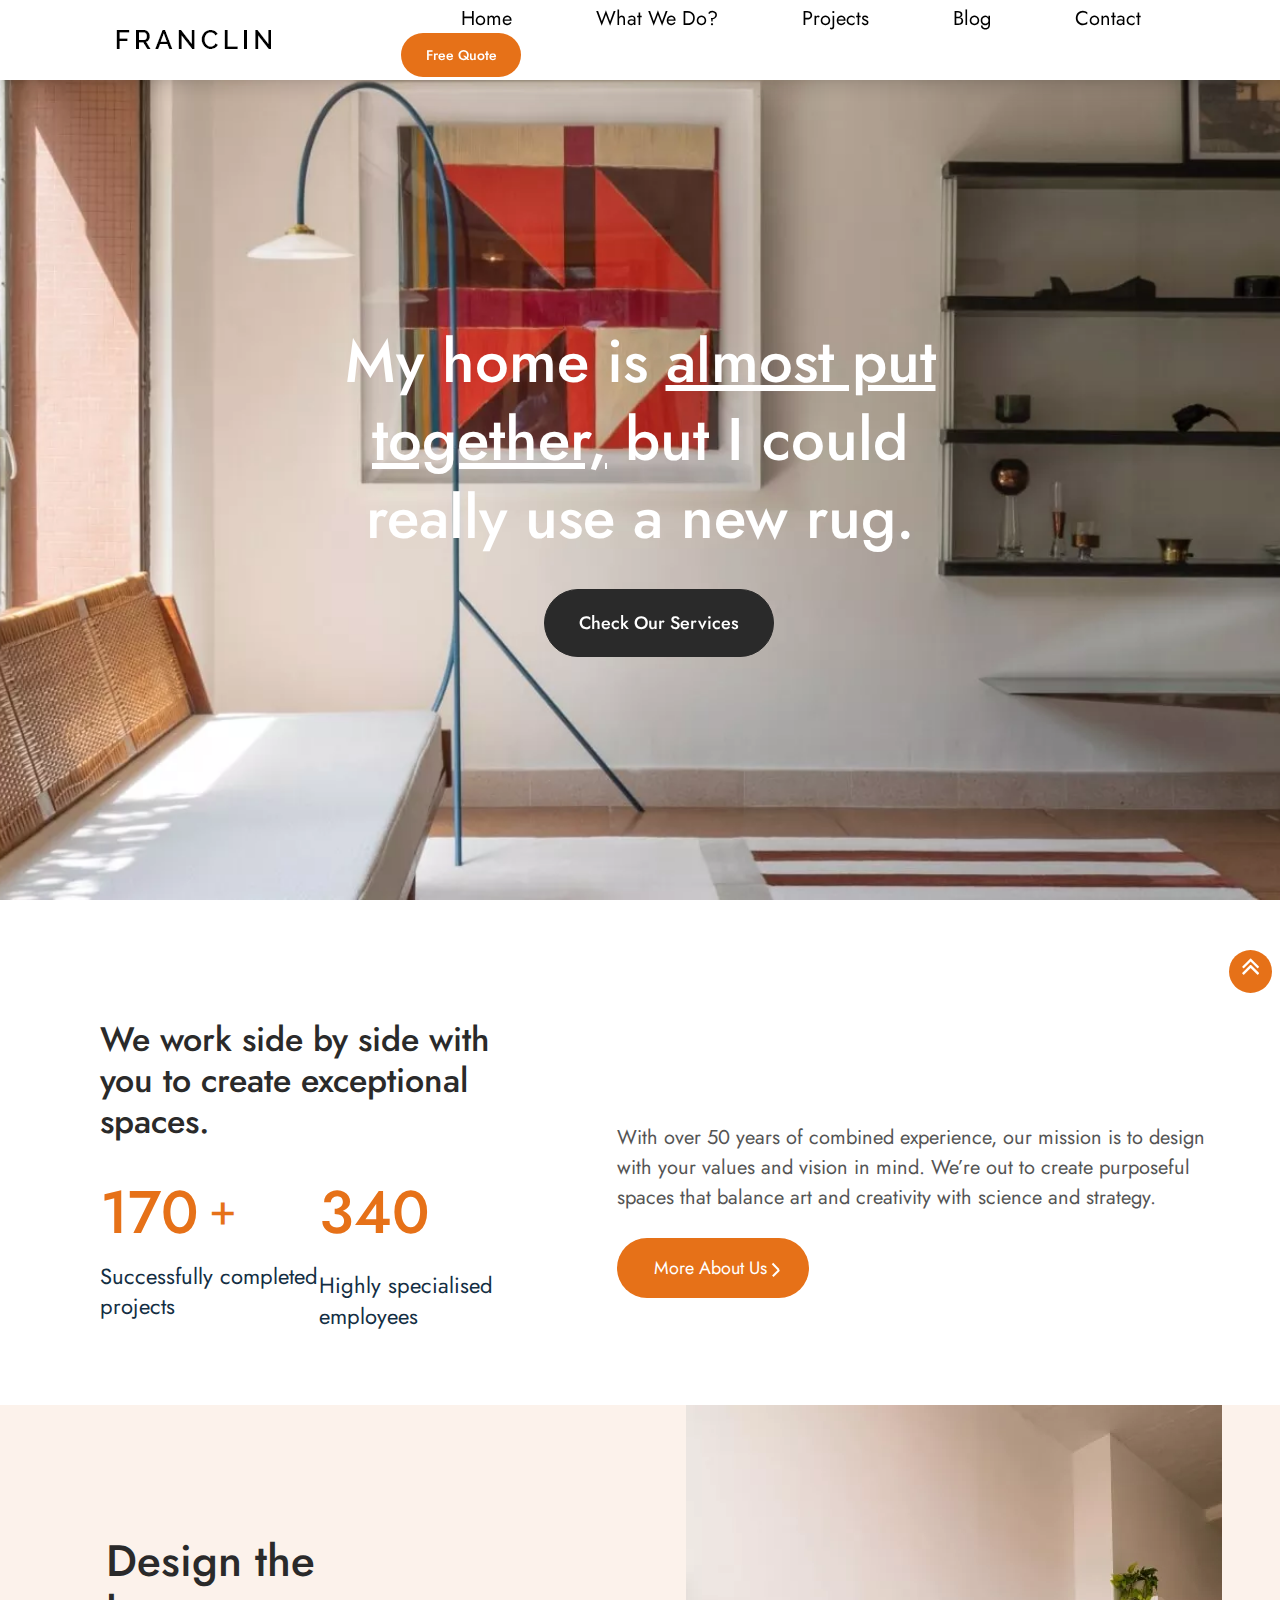
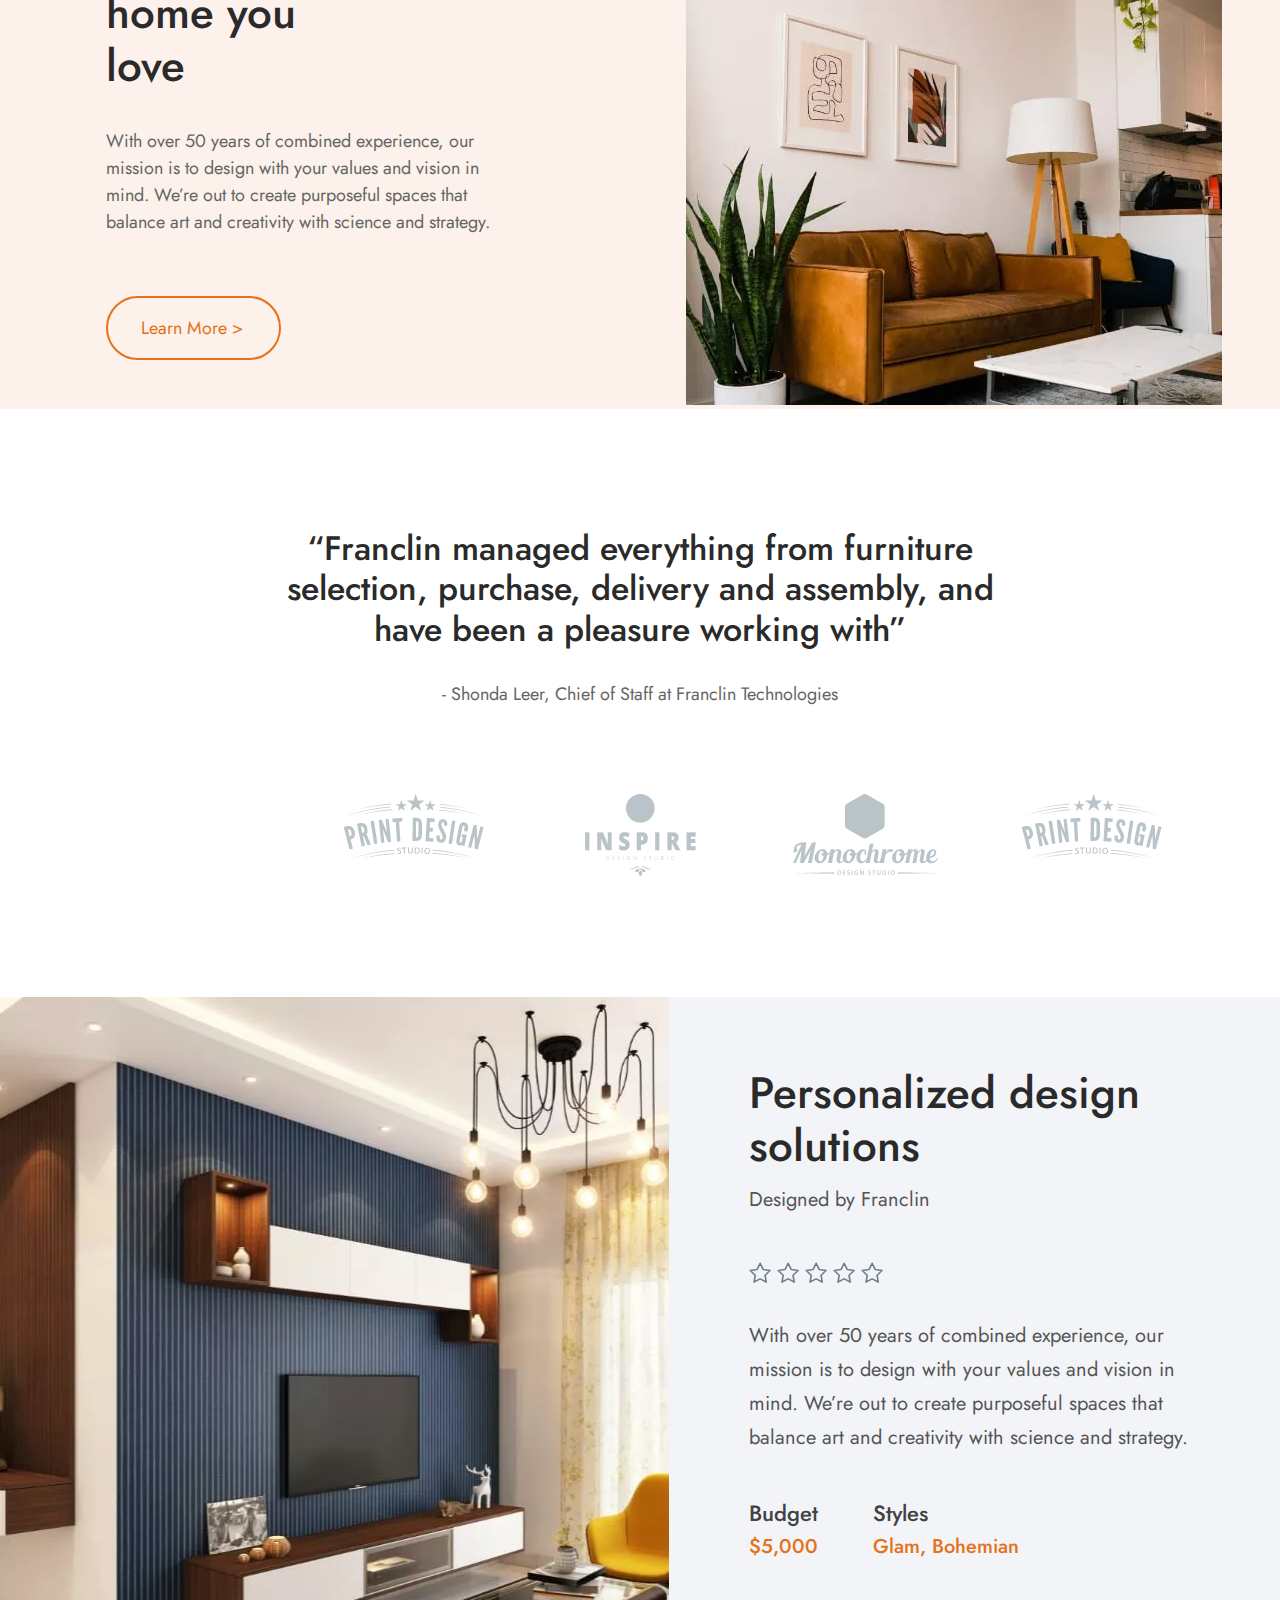
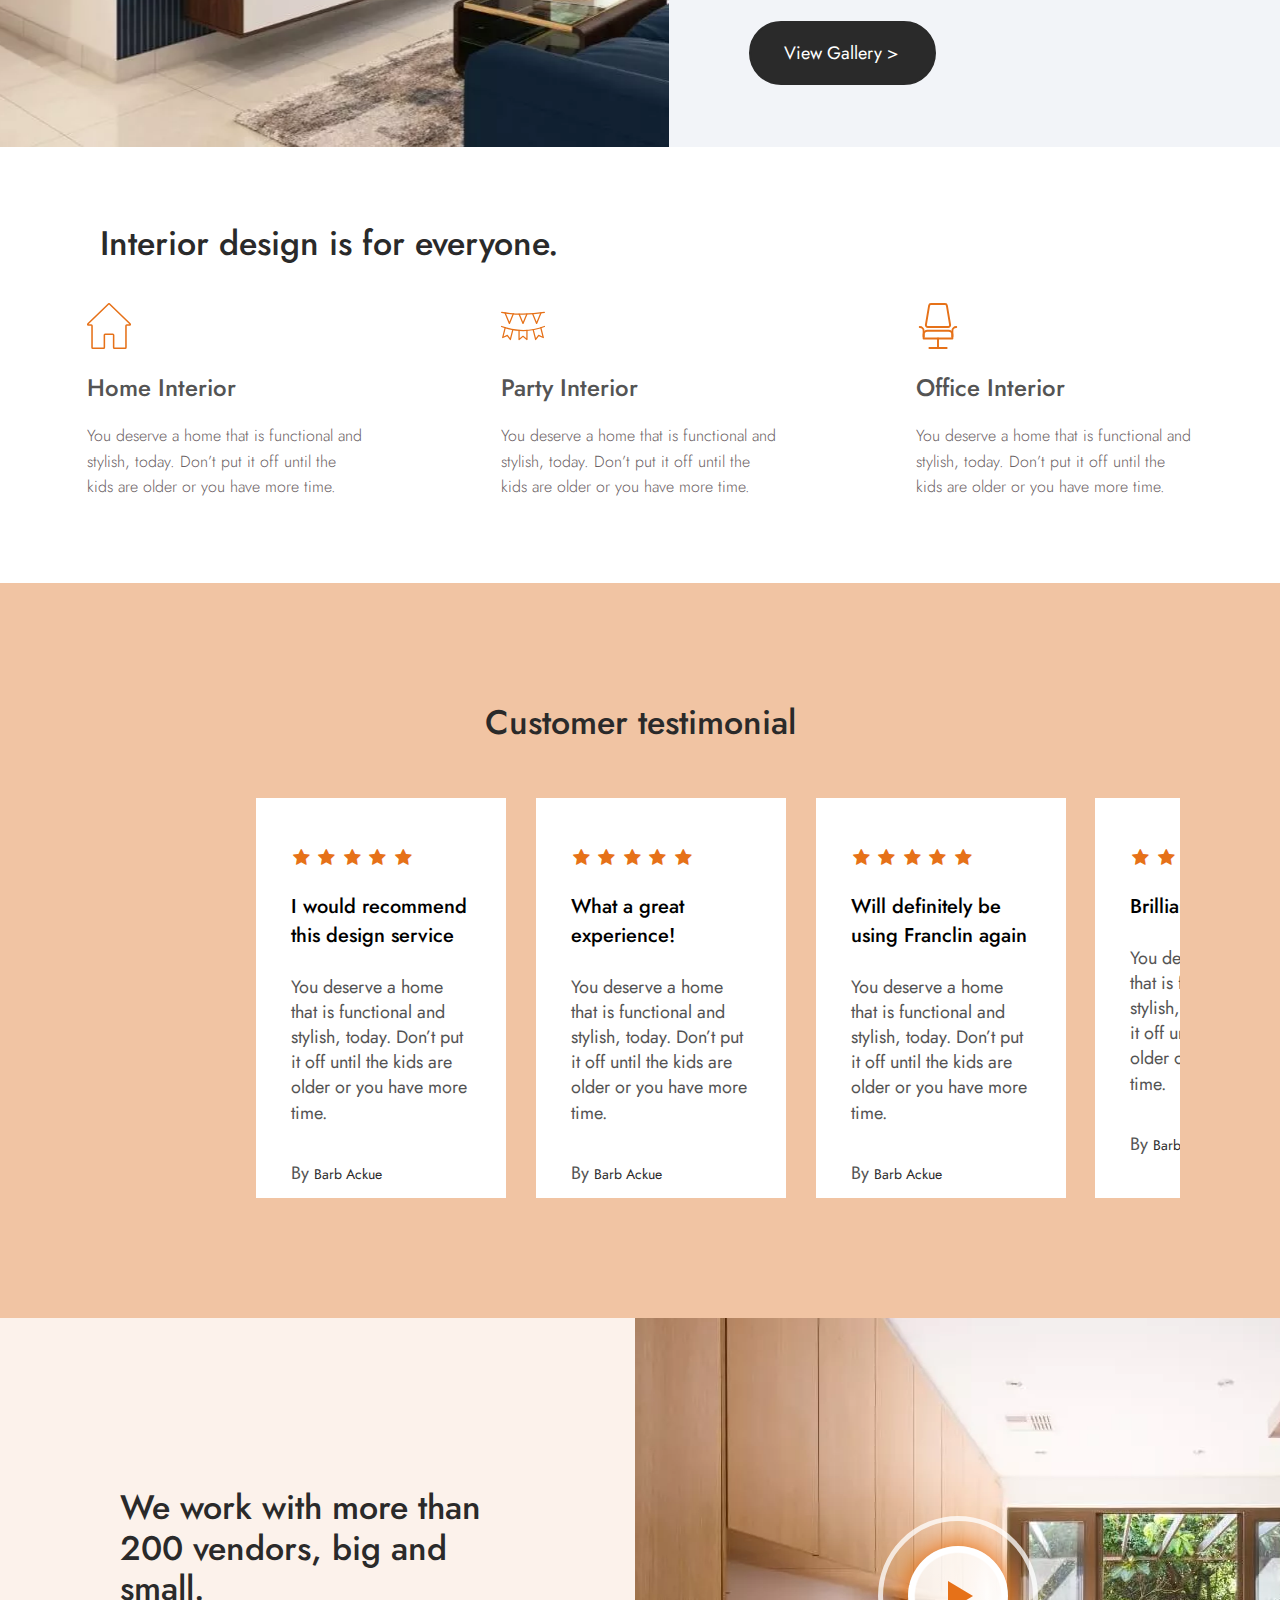
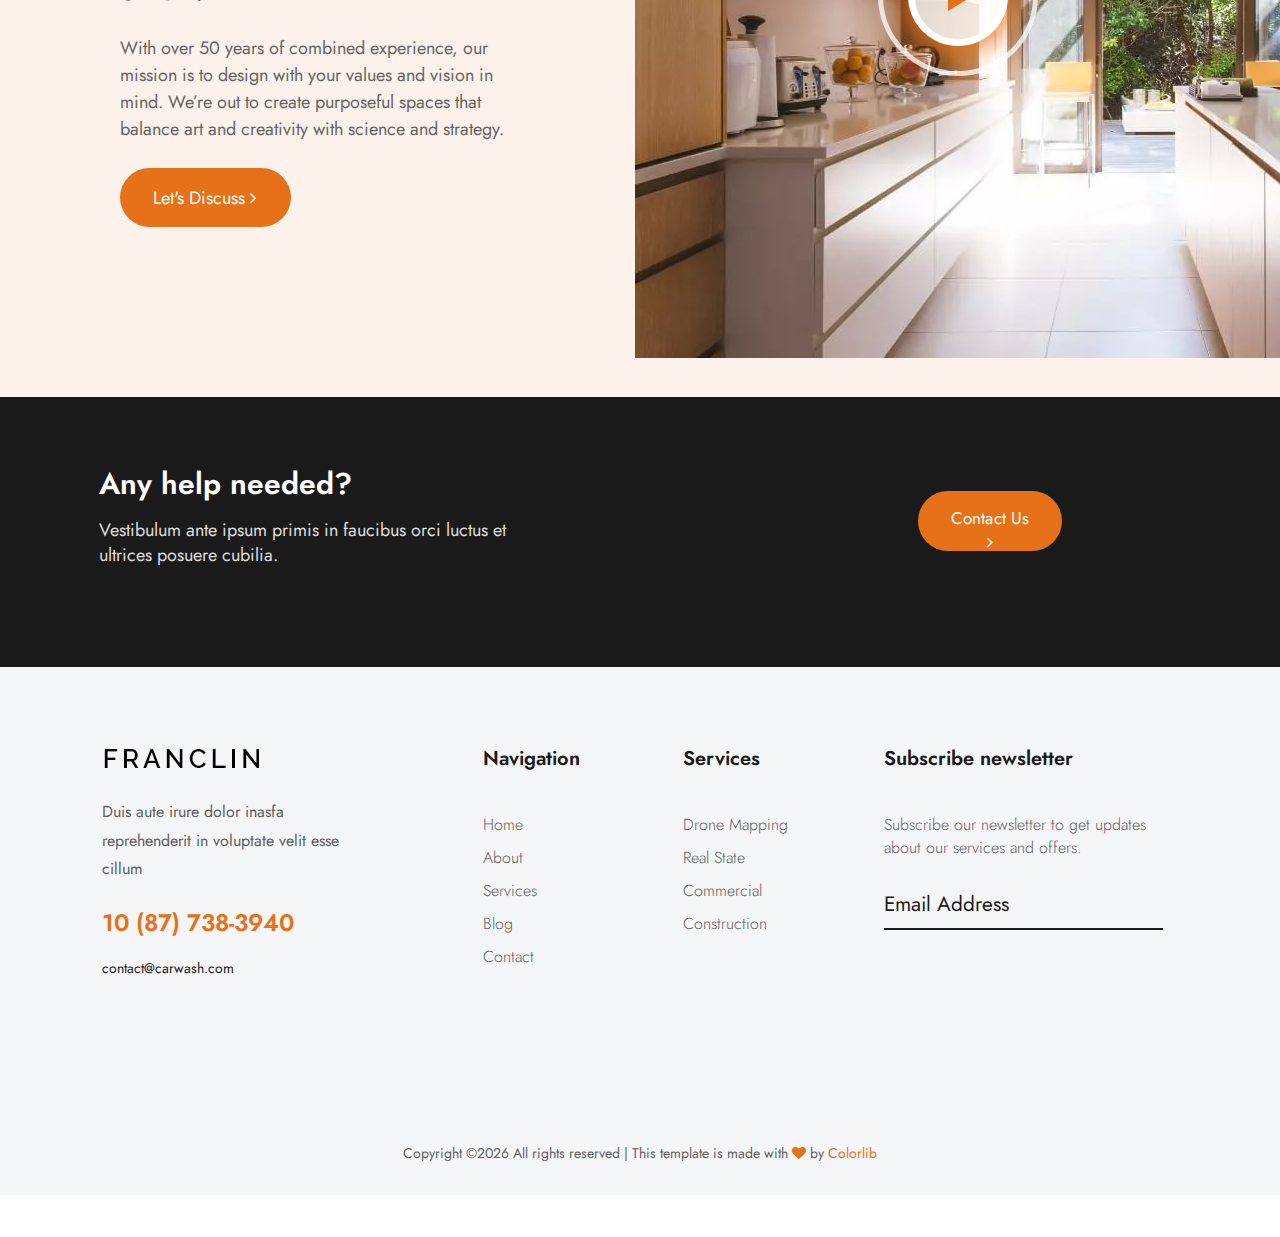
==== commit 96a11618: "FrontEnd" ====
--- a/index.html
+++ b/index.html
@@ -5,7 +5,7 @@
   <meta charset="UTF-8">
   <meta http-equiv="X-UA-Compatible" content="IE=edge">
   <meta name="viewport" content="width=device-width, initial-scale=1.0">
-  <link rel="stylesheet" href="index.css" />
+  <link rel="stylesheet" href="/css/index.css" />
   <link rel="stylesheet" href="https://unpkg.com/swiper/swiper-bundle.min.css" />
   <link rel='stylesheet' href='https://cdnjs.cloudflare.com/ajax/libs/font-awesome/4.7.0/css/font-awesome.min.css'>
   <link href="http://yoursite.com/themify-icons.css" rel="stylesheet">
@@ -46,8 +46,11 @@
     <section id="first-main">
       <div class="first-class">
         <div class="swiper mySwiper">
+
           <div class="swiper-wrapper">
-            <div class="swiper-slide">
+
+            <div class="swiper-slide">
+
               <h1>My home is <span>almost put together,</span> but I could really use a new rug. <button>Check Our
                   Services</button></h1>
             </div>
@@ -467,8 +470,9 @@
           <p>Subscribe our newsletter to get updates about our services and offers.</p>
 
           <div class="form__group field">
-            <input type="email" class="form__field" placeholder="Name" name="name" id='name' required />
-            <label for="name" class="form__label">Email Address</label>
+            <input type="email" id="email" oninput="validate()" class="form__field" placeholder="Name" name="name" required />
+            <label for="email" class="form__label">Email Address</label>
+            <span id="result" style="margin-top: 6px; font-size: 14px; font-family: sans-serif;"></span>
           </div>
 
         </div>
@@ -489,7 +493,7 @@
 
   <a href="#" class="top"><i class="fa fa-angle-double-up"></i></a>
   <script src="https://unpkg.com/swiper/swiper-bundle.min.js"></script>
-  <script src="index.js"></script>
+  <script src="/js/index.js"></script>
 
 </body>
 
--- a/css/index.css
+++ b/css/index.css
@@ -0,0 +1,4633 @@
+@import url("https://fonts.googleapis.com/css2?family=Jost:wght@500&family=Martel:wght@200&family=Montserrat:wght@200;700;900&family=Open+Sans:wght@300&family=Roboto:ital,wght@0,300;0,400;0,500;1,100;1,300;1,400&display=swap");
+@import url("https://fonts.googleapis.com/css2?family=Jost:ital,wght@0,200;0,300;0,400;0,500;0,600;0,700;0,800;0,900;1,200;1,300;1,400;1,500;1,600;1,700;1,800;1,900&family=Martel:wght@200&family=Montserrat:wght@200;700;900&family=Open+Sans:wght@300&family=Roboto:ital,wght@0,300;0,400;0,500;1,100;1,300;1,400&display=swap");
+@import url("https://fonts.googleapis.com/css?family=Righteous");
+header {
+  position: fixed;
+  top: 0;
+  width: 100%;
+  height: 80px;
+  z-index: 999;
+  background-color: white;
+  -webkit-box-shadow: rgba(0, 0, 0, 0.1) 0px 10px 15px -3px, rgba(0, 0, 0, 0.05) 0px 4px 6px -2px;
+          box-shadow: rgba(0, 0, 0, 0.1) 0px 10px 15px -3px, rgba(0, 0, 0, 0.05) 0px 4px 6px -2px;
+  display: -webkit-box;
+  display: -ms-flexbox;
+  display: flex;
+  -webkit-box-align: center;
+      -ms-flex-align: center;
+          align-items: center;
+}
+
+.header-inner {
+  width: 90%;
+  margin: 0 auto;
+  padding: 20px 50px;
+  display: -webkit-box;
+  display: -ms-flexbox;
+  display: flex;
+  -webkit-box-pack: justify;
+      -ms-flex-pack: justify;
+          justify-content: space-between;
+  -webkit-box-align: center;
+      -ms-flex-align: center;
+          align-items: center;
+}
+
+#butt {
+  font-family: "Jost", sans-serif;
+  color: #FFFFFF;
+  width: 120px;
+  height: 44px;
+  padding: 10px 15px;
+  background: #e67118;
+  font-size: 14px;
+  border-radius: 25px;
+  font-weight: 500;
+  margin-left: 20px;
+  -webkit-transition: 0.4s;
+  transition: 0.4s;
+}
+
+#butt:hover {
+  -webkit-transform: 0.1s;
+          transform: 0.1s;
+  color: #e67118;
+  background-color: #FFFFFF;
+  border: 1px solid #e67118;
+}
+
+.logo {
+  color: black;
+  cursor: default;
+}
+
+.logo span {
+  color: #000000;
+}
+
+.bars {
+  font-size: 1px;
+  color: black;
+  display: none;
+  -webkit-transition: color 0.6s ease;
+  transition: color 0.6s ease;
+  opacity: 0;
+}
+
+.bars:hover {
+  color: #000000;
+}
+
+.nav-link {
+  font-family: "Jost", sans-serif;
+  margin-left: 80px;
+  color: black;
+  text-decoration: none;
+  -webkit-transition: color 0.6s ease;
+  transition: color 0.6s ease;
+  font-size: 20px;
+  -webkit-transition: 0.4s;
+  transition: 0.4s;
+}
+
+.nav-link:hover {
+  -webkit-transform: 0.1s;
+          transform: 0.1s;
+  color: #e67118;
+}
+
+.nav-linkk {
+  opacity: 0;
+}
+
+.mobile-menu {
+  z-index: 999;
+  position: absolute;
+  top: 0;
+  left: -100%;
+  width: 100%;
+  height: auto;
+  z-index: 1;
+  background-color: white;
+  opacity: 0;
+  display: -webkit-box;
+  display: -ms-flexbox;
+  display: flex;
+  -webkit-box-orient: vertical;
+  -webkit-box-direction: normal;
+      -ms-flex-direction: column;
+          flex-direction: column;
+  -webkit-box-pack: center;
+      -ms-flex-pack: center;
+          justify-content: center;
+  -webkit-box-align: center;
+      -ms-flex-align: center;
+          align-items: center;
+  margin-top: 65px;
+  pointer-events: none;
+}
+
+@media (max-width: 1024px) {
+  header {
+    position: fixed;
+    top: 0;
+    width: 100%;
+    height: 80px;
+    z-index: 999;
+    background-color: white;
+    -webkit-box-shadow: rgba(0, 0, 0, 0.1) 0px 10px 15px -3px, rgba(0, 0, 0, 0.05) 0px 4px 6px -2px;
+            box-shadow: rgba(0, 0, 0, 0.1) 0px 10px 15px -3px, rgba(0, 0, 0, 0.05) 0px 4px 6px -2px;
+    display: -webkit-box;
+    display: -ms-flexbox;
+    display: flex;
+    -webkit-box-align: center;
+        -ms-flex-align: center;
+            align-items: center;
+  }
+  .header-inner {
+    width: 100%;
+    margin: 0 auto;
+    padding: 20px 40px;
+    display: -webkit-box;
+    display: -ms-flexbox;
+    display: flex;
+    -ms-flex-pack: distribute;
+        justify-content: space-around;
+    -webkit-box-align: center;
+        -ms-flex-align: center;
+            align-items: center;
+  }
+  #butt {
+    font-family: "Jost", sans-serif;
+    color: #FFFFFF;
+    width: 100px;
+    height: 38px;
+    padding: 5px 15px;
+    background: #e67118;
+    font-size: 13px;
+    border-radius: 25px;
+    font-weight: 500;
+    margin-left: 20px;
+    -webkit-transition: 0.4s;
+    transition: 0.4s;
+  }
+  #butt:hover {
+    -webkit-transform: 0.1s;
+            transform: 0.1s;
+    color: #e67118;
+    background-color: #FFFFFF;
+    border: 1px solid #e67118;
+  }
+  .logo {
+    color: black;
+    cursor: default;
+  }
+  .logo span {
+    color: #000000;
+  }
+  .bars {
+    font-size: 1px;
+    color: black;
+    display: none;
+    -webkit-transition: color 0.6s ease;
+    transition: color 0.6s ease;
+    opacity: 0;
+  }
+  .bars:hover {
+    color: #000000;
+  }
+  .nav-link {
+    font-family: "Jost", sans-serif;
+    margin-left: 30px;
+    color: black;
+    text-decoration: none;
+    -webkit-transition: color 0.6s ease;
+    transition: color 0.6s ease;
+    font-size: 18px;
+    -webkit-transition: 0.4s;
+    transition: 0.4s;
+  }
+  .nav-link:hover {
+    -webkit-transform: 0.1s;
+            transform: 0.1s;
+    color: #e67118;
+  }
+  .nav-linkk {
+    opacity: 0;
+  }
+  .mobile-menu {
+    z-index: 999;
+    position: absolute;
+    top: 0;
+    left: -100%;
+    width: 100%;
+    height: auto;
+    z-index: 1;
+    background-color: white;
+    opacity: 0;
+    display: -webkit-box;
+    display: -ms-flexbox;
+    display: flex;
+    -webkit-box-orient: vertical;
+    -webkit-box-direction: normal;
+        -ms-flex-direction: column;
+            flex-direction: column;
+    -webkit-box-pack: center;
+        -ms-flex-pack: center;
+            justify-content: center;
+    -webkit-box-align: center;
+        -ms-flex-align: center;
+            align-items: center;
+    margin-top: 65px;
+    pointer-events: none;
+  }
+}
+
+@media (max-width: 768px) {
+  #bars {
+    display: -webkit-box;
+    display: -ms-flexbox;
+    display: flex;
+    opacity: 1;
+    font-size: 25px;
+  }
+  .nav-menu {
+    display: none;
+  }
+  .active {
+    left: 0;
+    opacity: 1;
+    pointer-events: auto;
+    -webkit-transition: left 0.6s ease-in-out;
+    transition: left 0.6s ease-in-out;
+  }
+  .nav-link {
+    font-size: 19px;
+    margin: 20px 0;
+    -webkit-transition: 0.4s;
+    transition: 0.4s;
+  }
+  .nav-link:hover {
+    -webkit-transform: 0.1s;
+            transform: 0.1s;
+    color: #e67118;
+  }
+  .nav-linkk {
+    font-family: "Jost", sans-serif;
+    color: black;
+    -webkit-transition: color 0.6s ease;
+    transition: color 0.6s ease;
+    font-size: 18px;
+    opacity: 1;
+    margin-left: 65px;
+    -webkit-transition: 0.4s;
+    transition: 0.4s;
+  }
+  .nav-linkk:hover {
+    -webkit-transform: 0.1s;
+            transform: 0.1s;
+    color: #e67118;
+  }
+}
+
+@media (max-width: 480px) {
+  .header-inner {
+    width: 100%;
+    margin: 0 auto;
+    padding: 20px 15px;
+    display: -webkit-box;
+    display: -ms-flexbox;
+    display: flex;
+    -ms-flex-pack: distribute;
+        justify-content: space-around;
+    -webkit-box-align: center;
+        -ms-flex-align: center;
+            align-items: center;
+  }
+  #bars {
+    display: -webkit-box;
+    display: -ms-flexbox;
+    display: flex;
+    opacity: 1;
+    font-size: 23px;
+  }
+  .nav-menu {
+    display: none;
+  }
+  .active {
+    left: 0;
+    opacity: 1;
+    pointer-events: auto;
+    -webkit-transition: left 0.6s ease-in-out;
+    transition: left 0.6s ease-in-out;
+  }
+  .nav-link {
+    font-size: 18px;
+    margin: 40px 0;
+    -webkit-transition: 0.4s;
+    transition: 0.4s;
+  }
+  .nav-link:hover {
+    -webkit-transform: 0.1s;
+            transform: 0.1s;
+    color: #e67118;
+  }
+  .nav-linkk {
+    font-family: "Jost", sans-serif;
+    color: black;
+    -webkit-transition: color 0.6s ease;
+    transition: color 0.6s ease;
+    font-size: 16px;
+    opacity: 1;
+    margin: 0px 15px 0px 0px;
+    -webkit-transition: 0.4s;
+    transition: 0.4s;
+  }
+  .nav-linkk:hover {
+    -webkit-transform: 0.1s;
+            transform: 0.1s;
+    color: #e67118;
+  }
+}
+
+footer {
+  width: 100%;
+  height: auto;
+}
+
+footer .footer-head {
+  -webkit-box-pack: justify;
+      -ms-flex-pack: justify;
+          justify-content: space-between;
+  display: -webkit-box;
+  display: -ms-flexbox;
+  display: flex;
+  padding: 5% 17% 5% 7.7%;
+  width: 100%;
+  height: 270px;
+  background-color: #1A1A1A;
+}
+
+footer .footer-head div {
+  width: 43%;
+}
+
+footer .footer-head div h3 {
+  font-family: "Jost", sans-serif;
+  font-size: 30px;
+  font-weight: 600;
+  line-height: 1.5;
+  margin-bottom: 12px;
+  color: #fff;
+}
+
+footer .footer-head div p {
+  font-family: "Jost", sans-serif;
+  font-size: 18px;
+  margin-bottom: 0;
+  line-height: 1.4;
+  color: #DEDEDE;
+}
+
+footer .footer-head button:active {
+  -webkit-transform: scale(0.98);
+          transform: scale(0.98);
+}
+
+footer .footer-head button {
+  width: 15%;
+  height: 60px;
+  font-size: 17px;
+  padding: 15px 30px;
+  border-radius: 40px;
+  background: #E67118;
+  -webkit-transition: .3s;
+  transition: .3s;
+  font-weight: 400;
+  font-family: "Jost", sans-serif;
+  letter-spacing: 0.2px;
+  color: #FFFFFF;
+  margin-top: 30px;
+}
+
+footer .footer-head button:hover {
+  width: 16.5%;
+  border: 2px solid #DEDEDE;
+  background-color: transparent;
+}
+
+footer .footer-head button:hover a {
+  color: #DEDEDE;
+}
+
+footer .footer-body {
+  padding: 6% 7.5% 6% 8%;
+  -ms-flex-pack: distribute;
+      justify-content: space-around;
+  display: -webkit-box;
+  display: -ms-flexbox;
+  display: flex;
+  background: #F5F6F7;
+  width: 100%;
+  height: auto;
+}
+
+footer .footer-body .first {
+  width: 38%;
+}
+
+footer .footer-body .first div {
+  width: 70%;
+  margin-top: 20px;
+}
+
+footer .footer-body .first div p {
+  color: #5E5E5E;
+  font-size: 16px;
+  margin-bottom: 21px;
+  line-height: 1.8;
+  font-family: "Jost", sans-serif;
+}
+
+footer .footer-body .first div .numbe {
+  font-family: "Jost", sans-serif;
+  font-size: 24px !important;
+  color: #E67118 !important;
+  margin-bottom: 18px;
+  font-weight: 600 !important;
+  display: block;
+}
+
+footer .footer-body .first div a {
+  font-family: "Jost", sans-serif;
+  font-size: 14px !important;
+  color: #1A1A1A !important;
+  margin-bottom: 5px;
+  display: block;
+  margin-bottom: 20px;
+}
+
+footer .footer-body .second {
+  width: 20%;
+}
+
+footer .footer-body .second h5 {
+  font-family: "Jost", sans-serif;
+  color: #1A1A1A;
+  font-size: 20px;
+  margin-bottom: 40px;
+  font-weight: 600;
+}
+
+footer .footer-body .second div a {
+  color: #5E5E5E;
+  font-family: "Jost", sans-serif;
+  font-weight: 300;
+  font-size: 16px;
+  -webkit-text-decoration: underline transparent;
+          text-decoration: underline transparent;
+  display: block;
+  margin-top: 10px;
+}
+
+footer .footer-body .third {
+  width: 20%;
+}
+
+footer .footer-body .third h5 {
+  font-family: "Jost", sans-serif;
+  color: #1A1A1A;
+  font-size: 20px;
+  margin-bottom: 40px;
+  font-weight: 600;
+}
+
+footer .footer-body .third div a {
+  color: #5E5E5E;
+  font-family: "Jost", sans-serif;
+  font-weight: 300;
+  font-size: 16px;
+  -webkit-text-decoration: underline transparent;
+          text-decoration: underline transparent;
+  display: block;
+  margin-top: 10px;
+}
+
+footer .footer-body .fourth {
+  width: 30%;
+}
+
+footer .footer-body .fourth h5 {
+  font-family: "Jost", sans-serif;
+  color: #1A1A1A;
+  font-size: 20px;
+  margin-bottom: 40px;
+  font-weight: 600;
+}
+
+footer .footer-body .fourth div p {
+  color: #5E5E5E;
+  font-family: "Jost", sans-serif;
+  font-weight: 300;
+  font-size: 16px;
+  -webkit-text-decoration: underline transparent;
+          text-decoration: underline transparent;
+  display: block;
+  margin-top: 10px;
+}
+
+footer .footer-body .fourth div .form__group {
+  position: relative;
+  padding: 15px 0 0;
+  margin-top: 10px;
+  width: 93%;
+  margin-top: 10px;
+}
+
+footer .footer-body .fourth div .form__field {
+  font-family: "Jost", sans-serif;
+  width: 100%;
+  border: 0;
+  border-bottom: 2px solid #1A1A1A;
+  outline: 0;
+  font-size: 1.3rem;
+  color: #2a2a2a;
+  padding: 7px 0;
+  background: transparent;
+  -webkit-transition: border-color 0.2s;
+  transition: border-color 0.2s;
+}
+
+footer .footer-body .fourth div .form__field::-webkit-input-placeholder {
+  color: transparent;
+}
+
+footer .footer-body .fourth div .form__field:-ms-input-placeholder {
+  color: transparent;
+}
+
+footer .footer-body .fourth div .form__field::-ms-input-placeholder {
+  color: transparent;
+}
+
+footer .footer-body .fourth div .form__field::placeholder {
+  color: transparent;
+}
+
+footer .footer-body .fourth div .form__field:placeholder-shown ~ .form__label {
+  font-size: 1.3rem;
+  cursor: text;
+  top: 20px;
+}
+
+footer .footer-body .fourth div .form__label {
+  font-family: "Jost", sans-serif;
+  position: absolute;
+  top: 0;
+  display: block;
+  -webkit-transition: 0.2s;
+  transition: 0.2s;
+  font-size: 1rem;
+  color: #1A1A1A;
+}
+
+footer .footer-body .fourth div .form__field:focus {
+  padding-bottom: 6px;
+  font-weight: 700;
+  border-width: 3px;
+  -o-border-image: linear-gradient(to right, #E67118, #ffffff);
+     border-image: -webkit-gradient(linear, left top, right top, from(#E67118), to(#ffffff));
+     border-image: linear-gradient(to right, #E67118, #ffffff);
+  border-image-slice: 1;
+}
+
+footer .footer-body .fourth div .form__field:focus ~ .form__label {
+  position: absolute;
+  top: 0;
+  display: block;
+  -webkit-transition: 0.2s;
+  transition: 0.2s;
+  font-size: 1rem;
+  color: #E67118;
+  font-weight: 700;
+}
+
+footer .footer-body .fourth div .form__field:required, footer .footer-body .fourth div .form__field:invalid {
+  -webkit-box-shadow: none;
+          box-shadow: none;
+}
+
+footer .footer-leg {
+  width: 100%;
+  height: 120px;
+  background: #F5F6F7;
+  display: -webkit-box;
+  display: -ms-flexbox;
+  display: flex;
+  -ms-flex-pack: distribute;
+      justify-content: space-around;
+}
+
+footer .footer-leg .end-sixth {
+  margin-top: 5%;
+}
+
+footer .footer-leg .end-sixth p {
+  font-family: "Jost", sans-serif;
+  color: #5E5E5E;
+  font-weight: 400;
+  font-size: 14px;
+  line-height: 2;
+}
+
+footer .footer-leg .end-sixth p i {
+  color: #E67118;
+}
+
+footer .footer-leg .end-sixth p a {
+  color: #E67118;
+}
+
+@media (max-width: 1024px) {
+  footer {
+    width: 100%;
+    height: auto;
+  }
+  footer .footer-head {
+    -webkit-box-pack: justify;
+        -ms-flex-pack: justify;
+            justify-content: space-between;
+    display: -webkit-box;
+    display: -ms-flexbox;
+    display: flex;
+    padding: 5% 20% 5% 7.7%;
+    width: 100%;
+    height: 220px;
+    background-color: #1A1A1A;
+  }
+  footer .footer-head div {
+    width: 60%;
+  }
+  footer .footer-head div h3 {
+    font-family: "Jost", sans-serif;
+    font-size: 30px;
+    font-weight: 600;
+    line-height: 1.5;
+    margin-bottom: 12px;
+    color: #fff;
+  }
+  footer .footer-head div p {
+    font-family: "Jost", sans-serif;
+    font-size: 18px;
+    margin-bottom: 0;
+    line-height: 1.4;
+    color: #DEDEDE;
+  }
+  footer .footer-head button:active {
+    -webkit-transform: scale(0.98);
+            transform: scale(0.98);
+  }
+  footer .footer-head button {
+    width: 22%;
+    height: 60px;
+    font-size: 17px;
+    padding: 15px 30px;
+    border-radius: 40px;
+    background: #E67118;
+    -webkit-transition: .3s;
+    transition: .3s;
+    font-weight: 400;
+    font-family: "Jost", sans-serif;
+    letter-spacing: 0.2px;
+    color: #FFFFFF;
+    margin-top: 30px;
+  }
+  footer .footer-head button:hover {
+    width: 16.5%;
+    border: 2px solid #DEDEDE;
+    background-color: transparent;
+  }
+  footer .footer-head button:hover a {
+    color: #DEDEDE;
+  }
+  footer .footer-body {
+    padding: 6% 7.5% 6% 8%;
+    -ms-flex-pack: distribute;
+        justify-content: space-around;
+    display: -webkit-box;
+    display: -ms-flexbox;
+    display: flex;
+    background: #F5F6F7;
+    width: 100%;
+    height: auto;
+  }
+  footer .footer-body .first {
+    width: 38%;
+  }
+  footer .footer-body .first div {
+    width: 70%;
+    margin-top: 20px;
+  }
+  footer .footer-body .first div p {
+    color: #5E5E5E;
+    font-size: 16px;
+    margin-bottom: 21px;
+    line-height: 1.8;
+    font-family: "Jost", sans-serif;
+  }
+  footer .footer-body .first div .numbe {
+    font-family: "Jost", sans-serif;
+    font-size: 24px !important;
+    color: #E67118 !important;
+    margin-bottom: 18px;
+    font-weight: 600 !important;
+    display: block;
+  }
+  footer .footer-body .first div a {
+    font-family: "Jost", sans-serif;
+    font-size: 14px !important;
+    color: #1A1A1A !important;
+    margin-bottom: 5px;
+    display: block;
+    margin-bottom: 20px;
+  }
+  footer .footer-body .second {
+    width: 20%;
+  }
+  footer .footer-body .second h5 {
+    font-family: "Jost", sans-serif;
+    color: #1A1A1A;
+    font-size: 20px;
+    margin-bottom: 40px;
+    font-weight: 600;
+  }
+  footer .footer-body .second div a {
+    color: #5E5E5E;
+    font-family: "Jost", sans-serif;
+    font-weight: 300;
+    font-size: 16px;
+    -webkit-text-decoration: underline transparent;
+            text-decoration: underline transparent;
+    display: block;
+    margin-top: 10px;
+  }
+  footer .footer-body .third {
+    width: 20%;
+  }
+  footer .footer-body .third h5 {
+    font-family: "Jost", sans-serif;
+    color: #1A1A1A;
+    font-size: 20px;
+    margin-bottom: 40px;
+    font-weight: 600;
+  }
+  footer .footer-body .third div a {
+    color: #5E5E5E;
+    font-family: "Jost", sans-serif;
+    font-weight: 300;
+    font-size: 16px;
+    -webkit-text-decoration: underline transparent;
+            text-decoration: underline transparent;
+    display: block;
+    margin-top: 10px;
+  }
+  footer .footer-body .fourth {
+    width: 30%;
+  }
+  footer .footer-body .fourth h5 {
+    font-family: "Jost", sans-serif;
+    color: #1A1A1A;
+    font-size: 20px;
+    margin-bottom: 40px;
+    font-weight: 600;
+  }
+  footer .footer-body .fourth div p {
+    color: #5E5E5E;
+    font-family: "Jost", sans-serif;
+    font-weight: 300;
+    font-size: 16px;
+    -webkit-text-decoration: underline transparent;
+            text-decoration: underline transparent;
+    display: block;
+    margin-top: 10px;
+  }
+  footer .footer-body .fourth div .form__group {
+    position: relative;
+    padding: 15px 0 0;
+    margin-top: 10px;
+    width: 93%;
+    margin-top: 10px;
+  }
+  footer .footer-body .fourth div .form__field {
+    font-family: "Jost", sans-serif;
+    width: 100%;
+    border: 0;
+    border-bottom: 2px solid #1A1A1A;
+    outline: 0;
+    font-size: 1.3rem;
+    color: #E67118;
+    padding: 7px 0;
+    background: transparent;
+    -webkit-transition: border-color 0.2s;
+    transition: border-color 0.2s;
+  }
+  footer .footer-body .fourth div .form__field::-webkit-input-placeholder {
+    color: transparent;
+  }
+  footer .footer-body .fourth div .form__field:-ms-input-placeholder {
+    color: transparent;
+  }
+  footer .footer-body .fourth div .form__field::-ms-input-placeholder {
+    color: transparent;
+  }
+  footer .footer-body .fourth div .form__field::placeholder {
+    color: transparent;
+  }
+  footer .footer-body .fourth div .form__field:placeholder-shown ~ .form__label {
+    font-size: 1.3rem;
+    cursor: text;
+    top: 20px;
+  }
+  footer .footer-body .fourth div .form__label {
+    font-family: "Jost", sans-serif;
+    position: absolute;
+    top: 0;
+    display: block;
+    -webkit-transition: 0.2s;
+    transition: 0.2s;
+    font-size: 1rem;
+    color: #1A1A1A;
+  }
+  footer .footer-body .fourth div .form__field:focus {
+    padding-bottom: 6px;
+    font-weight: 700;
+    border-width: 3px;
+    -o-border-image: linear-gradient(to right, #E67118, #ffffff);
+       border-image: -webkit-gradient(linear, left top, right top, from(#E67118), to(#ffffff));
+       border-image: linear-gradient(to right, #E67118, #ffffff);
+    border-image-slice: 1;
+  }
+  footer .footer-body .fourth div .form__field:focus ~ .form__label {
+    position: absolute;
+    top: 0;
+    display: block;
+    -webkit-transition: 0.2s;
+    transition: 0.2s;
+    font-size: 1rem;
+    color: #E67118;
+    font-weight: 700;
+  }
+  footer .footer-body .fourth div .form__field:required, footer .footer-body .fourth div .form__field:invalid {
+    -webkit-box-shadow: none;
+            box-shadow: none;
+  }
+  footer .footer-leg {
+    width: 100%;
+    height: 120px;
+    background: #F5F6F7;
+    display: -webkit-box;
+    display: -ms-flexbox;
+    display: flex;
+    -ms-flex-pack: distribute;
+        justify-content: space-around;
+  }
+  footer .footer-leg .end-sixth {
+    margin-top: 5%;
+  }
+  footer .footer-leg .end-sixth p {
+    font-family: "Jost", sans-serif;
+    color: #5E5E5E;
+    font-weight: 400;
+    font-size: 14px;
+    line-height: 2;
+  }
+  footer .footer-leg .end-sixth p i {
+    color: #E67118;
+  }
+  footer .footer-leg .end-sixth p a {
+    color: #E67118;
+  }
+}
+
+@media (max-width: 768px) {
+  footer {
+    width: 100%;
+    height: auto;
+  }
+  footer .footer-head {
+    display: -webkit-box;
+    display: -ms-flexbox;
+    display: flex;
+    padding: 8% 15% 5% 4%;
+    width: 100%;
+    height: 230px;
+    background-color: #1A1A1A;
+  }
+  footer .footer-head div {
+    width: 100%;
+  }
+  footer .footer-head div h3 {
+    font-family: "Jost", sans-serif;
+    font-size: 30px;
+    font-weight: 600;
+    line-height: 1.5;
+    margin-bottom: 12px;
+    color: #fff;
+  }
+  footer .footer-head div p {
+    width: 95%;
+    font-family: "Jost", sans-serif;
+    font-size: 18px;
+    margin-bottom: 0;
+    line-height: 1.4;
+    color: #DEDEDE;
+  }
+  footer .footer-head button:active {
+    -webkit-transform: scale(0.98);
+            transform: scale(0.98);
+  }
+  footer .footer-head button {
+    width: 34%;
+    height: 50px;
+    font-size: 17px;
+    padding: 10px 40px;
+    border-radius: 40px;
+    background: #E67118;
+    -webkit-transition: .3s;
+    transition: .3s;
+    font-weight: 400;
+    font-family: "Jost", sans-serif;
+    letter-spacing: 0.2px;
+    color: #FFFFFF;
+    margin-top: 40px;
+  }
+  footer .footer-head button:hover {
+    width: 16.5%;
+    border: 2px solid #DEDEDE;
+    background-color: transparent;
+  }
+  footer .footer-head button:hover a {
+    color: #DEDEDE;
+  }
+  footer .footer-body {
+    padding: 3% 7.5% 6% 2%;
+    -ms-flex-pack: distribute;
+        justify-content: space-around;
+    display: -webkit-box;
+    display: -ms-flexbox;
+    display: flex;
+    background: #F5F6F7;
+    width: 100%;
+    height: auto;
+  }
+  footer .footer-body .first {
+    width: 38%;
+  }
+  footer .footer-body .first div {
+    width: 70%;
+    margin-top: 20px;
+  }
+  footer .footer-body .first div p {
+    color: #5E5E5E;
+    font-size: 16px;
+    margin-bottom: 21px;
+    line-height: 1.8;
+    font-family: "Jost", sans-serif;
+  }
+  footer .footer-body .first div .numbe {
+    font-family: "Jost", sans-serif;
+    font-size: 16px !important;
+    color: #E67118 !important;
+    margin-bottom: 18px;
+    font-weight: 600 !important;
+    display: block;
+  }
+  footer .footer-body .first div a {
+    font-family: "Jost", sans-serif;
+    font-size: 14px !important;
+    color: #1A1A1A !important;
+    margin-bottom: 5px;
+    display: block;
+    margin-bottom: 20px;
+  }
+  footer .footer-body .second {
+    width: 20%;
+  }
+  footer .footer-body .second h5 {
+    font-family: "Jost", sans-serif;
+    color: #1A1A1A;
+    font-size: 20px;
+    margin-bottom: 40px;
+    font-weight: 600;
+  }
+  footer .footer-body .second div a {
+    color: #5E5E5E;
+    font-family: "Jost", sans-serif;
+    font-weight: 300;
+    font-size: 16px;
+    -webkit-text-decoration: underline transparent;
+            text-decoration: underline transparent;
+    display: block;
+    margin-top: 10px;
+  }
+  footer .footer-body .third {
+    width: 20%;
+  }
+  footer .footer-body .third h5 {
+    font-family: "Jost", sans-serif;
+    color: #1A1A1A;
+    font-size: 20px;
+    margin-bottom: 40px;
+    font-weight: 600;
+  }
+  footer .footer-body .third div a {
+    color: #5E5E5E;
+    font-family: "Jost", sans-serif;
+    font-weight: 300;
+    font-size: 16px;
+    -webkit-text-decoration: underline transparent;
+            text-decoration: underline transparent;
+    display: block;
+    margin-top: 10px;
+  }
+  footer .footer-body .fourth {
+    width: 30%;
+  }
+  footer .footer-body .fourth h5 {
+    font-family: "Jost", sans-serif;
+    color: #1A1A1A;
+    font-size: 20px;
+    margin-bottom: 40px;
+    font-weight: 600;
+  }
+  footer .footer-body .fourth div {
+    /* reset input */
+  }
+  footer .footer-body .fourth div p {
+    color: #5E5E5E;
+    font-family: "Jost", sans-serif;
+    font-weight: 300;
+    font-size: 16px;
+    -webkit-text-decoration: underline transparent;
+            text-decoration: underline transparent;
+    display: block;
+    margin-top: 10px;
+  }
+  footer .footer-body .fourth div .form__group {
+    position: relative;
+    padding: 15px 0 0;
+    margin-top: 10px;
+    width: 93%;
+    margin-top: 10px;
+  }
+  footer .footer-body .fourth div .form__field {
+    font-family: "Jost", sans-serif;
+    width: 100%;
+    border: 0;
+    border-bottom: 2px solid #1A1A1A;
+    outline: 0;
+    font-size: 1.3rem;
+    color: #E67118;
+    padding: 7px 0;
+    background: transparent;
+    -webkit-transition: border-color 0.2s;
+    transition: border-color 0.2s;
+  }
+  footer .footer-body .fourth div .form__field::-webkit-input-placeholder {
+    color: transparent;
+  }
+  footer .footer-body .fourth div .form__field:-ms-input-placeholder {
+    color: transparent;
+  }
+  footer .footer-body .fourth div .form__field::-ms-input-placeholder {
+    color: transparent;
+  }
+  footer .footer-body .fourth div .form__field::placeholder {
+    color: transparent;
+  }
+  footer .footer-body .fourth div .form__field:placeholder-shown ~ .form__label {
+    font-size: 1.3rem;
+    cursor: text;
+    top: 20px;
+  }
+  footer .footer-body .fourth div .form__label {
+    font-family: "Jost", sans-serif;
+    position: absolute;
+    top: 0;
+    display: block;
+    -webkit-transition: 0.2s;
+    transition: 0.2s;
+    font-size: 1rem;
+    color: #1A1A1A;
+  }
+  footer .footer-body .fourth div .form__field:focus {
+    padding-bottom: 6px;
+    font-weight: 700;
+    border-width: 3px;
+    -o-border-image: linear-gradient(to right, #E67118, #ffffff);
+       border-image: -webkit-gradient(linear, left top, right top, from(#E67118), to(#ffffff));
+       border-image: linear-gradient(to right, #E67118, #ffffff);
+    border-image-slice: 1;
+  }
+  footer .footer-body .fourth div .form__field:focus ~ .form__label {
+    position: absolute;
+    top: 0;
+    display: block;
+    -webkit-transition: 0.2s;
+    transition: 0.2s;
+    font-size: 1rem;
+    color: #E67118;
+    font-weight: 700;
+  }
+  footer .footer-body .fourth div .form__field:required, footer .footer-body .fourth div .form__field:invalid {
+    -webkit-box-shadow: none;
+            box-shadow: none;
+  }
+  footer .footer-leg {
+    width: 100%;
+    height: 120px;
+    background: #F5F6F7;
+    display: -webkit-box;
+    display: -ms-flexbox;
+    display: flex;
+    -ms-flex-pack: distribute;
+        justify-content: space-around;
+  }
+  footer .footer-leg .end-sixth {
+    margin-top: 5%;
+  }
+  footer .footer-leg .end-sixth p {
+    font-family: "Jost", sans-serif;
+    color: #5E5E5E;
+    font-weight: 400;
+    font-size: 14px;
+    line-height: 2;
+  }
+  footer .footer-leg .end-sixth p i {
+    color: #E67118;
+  }
+  footer .footer-leg .end-sixth p a {
+    color: #E67118;
+  }
+}
+
+@media (max-width: 480px) {
+  footer {
+    width: 100%;
+    height: auto;
+  }
+  footer .footer-head {
+    display: block;
+    padding: 8% 15% 5% 4%;
+    width: 100%;
+    height: auto;
+    background-color: #1A1A1A;
+  }
+  footer .footer-head div {
+    width: 100%;
+  }
+  footer .footer-head div h3 {
+    font-family: "Jost", sans-serif;
+    font-size: 26px;
+    font-weight: 600;
+    line-height: 1.5;
+    margin-bottom: 12px;
+    color: #fff;
+  }
+  footer .footer-head div p {
+    width: 100%;
+    font-family: "Jost", sans-serif;
+    font-size: 16px;
+    margin-bottom: 0;
+    line-height: 1.4;
+    color: #DEDEDE;
+  }
+  footer .footer-head button:active {
+    -webkit-transform: scale(0.98);
+            transform: scale(0.98);
+  }
+  footer .footer-head button {
+    width: 36%;
+    height: 50px;
+    font-size: 16px;
+    padding: 10px 24px;
+    border-radius: 40px;
+    background: #E67118;
+    -webkit-transition: .3s;
+    transition: .3s;
+    font-weight: 400;
+    font-family: "Jost", sans-serif;
+    letter-spacing: 0.2px;
+    color: #FFFFFF;
+    margin-top: 40px;
+  }
+  footer .footer-head button:hover {
+    width: 16.5%;
+    border: 2px solid #DEDEDE;
+    background-color: transparent;
+  }
+  footer .footer-head button:hover a {
+    color: #DEDEDE;
+  }
+  footer .footer-body {
+    padding: 8% 7.5% 6% 4%;
+    -ms-flex-pack: distribute;
+        justify-content: space-around;
+    display: block;
+    background: #F5F6F7;
+    width: 100%;
+    height: auto;
+  }
+  footer .footer-body .first {
+    width: 100%;
+    margin-bottom: 60px;
+  }
+  footer .footer-body .first div {
+    width: 100%;
+    margin-top: 20px;
+  }
+  footer .footer-body .first div p {
+    color: #5E5E5E;
+    font-size: 16px;
+    margin-bottom: 21px;
+    line-height: 1.8;
+    font-family: "Jost", sans-serif;
+  }
+  footer .footer-body .first div .numbe {
+    font-family: "Jost", sans-serif;
+    font-size: 16px !important;
+    color: #E67118 !important;
+    margin-bottom: 18px;
+    font-weight: 600 !important;
+    display: block;
+  }
+  footer .footer-body .first div a {
+    font-family: "Jost", sans-serif;
+    font-size: 14px !important;
+    color: #1A1A1A !important;
+    margin-bottom: 5px;
+    display: block;
+    margin-bottom: 20px;
+  }
+  footer .footer-body .second {
+    width: 20%;
+    margin-bottom: 50px;
+  }
+  footer .footer-body .second h5 {
+    font-family: "Jost", sans-serif;
+    color: #1A1A1A;
+    font-size: 20px;
+    margin-bottom: 10px;
+    font-weight: 600;
+  }
+  footer .footer-body .second div a {
+    color: #5E5E5E;
+    font-family: "Jost", sans-serif;
+    font-weight: 300;
+    font-size: 16px;
+    -webkit-text-decoration: underline transparent;
+            text-decoration: underline transparent;
+    display: block;
+    margin-top: 10px;
+  }
+  footer .footer-body .third {
+    width: 20%;
+    margin-bottom: 50px;
+  }
+  footer .footer-body .third h5 {
+    font-family: "Jost", sans-serif;
+    color: #1A1A1A;
+    font-size: 20px;
+    margin-bottom: 20px;
+    font-weight: 600;
+  }
+  footer .footer-body .third div a {
+    color: #5E5E5E;
+    font-family: "Jost", sans-serif;
+    font-weight: 300;
+    font-size: 16px;
+    -webkit-text-decoration: underline transparent;
+            text-decoration: underline transparent;
+    display: block;
+    margin-top: 10px;
+  }
+  footer .footer-body .fourth {
+    width: 100%;
+  }
+  footer .footer-body .fourth h5 {
+    font-family: "Jost", sans-serif;
+    color: #1A1A1A;
+    font-size: 20px;
+    margin-bottom: 20px;
+    font-weight: 600;
+  }
+  footer .footer-body .fourth div {
+    /* reset input */
+  }
+  footer .footer-body .fourth div p {
+    color: #5E5E5E;
+    font-family: "Jost", sans-serif;
+    font-weight: 300;
+    font-size: 16px;
+    -webkit-text-decoration: underline transparent;
+            text-decoration: underline transparent;
+    display: block;
+    margin-top: 10px;
+  }
+  footer .footer-body .fourth div .form__group {
+    position: relative;
+    padding: 15px 0 0;
+    margin-top: 10px;
+    width: 93%;
+    margin-top: 10px;
+  }
+  footer .footer-body .fourth div .form__field {
+    font-family: "Jost", sans-serif;
+    width: 100%;
+    border: 0;
+    border-bottom: 2px solid #1A1A1A;
+    outline: 0;
+    font-size: 1.3rem;
+    color: #E67118;
+    padding: 7px 0;
+    background: transparent;
+    -webkit-transition: border-color 0.2s;
+    transition: border-color 0.2s;
+  }
+  footer .footer-body .fourth div .form__field::-webkit-input-placeholder {
+    color: transparent;
+  }
+  footer .footer-body .fourth div .form__field:-ms-input-placeholder {
+    color: transparent;
+  }
+  footer .footer-body .fourth div .form__field::-ms-input-placeholder {
+    color: transparent;
+  }
+  footer .footer-body .fourth div .form__field::placeholder {
+    color: transparent;
+  }
+  footer .footer-body .fourth div .form__field:placeholder-shown ~ .form__label {
+    font-size: 1.3rem;
+    cursor: text;
+    top: 20px;
+  }
+  footer .footer-body .fourth div .form__label {
+    font-family: "Jost", sans-serif;
+    position: absolute;
+    top: 0;
+    display: block;
+    -webkit-transition: 0.2s;
+    transition: 0.2s;
+    font-size: 1rem;
+    color: #1A1A1A;
+  }
+  footer .footer-body .fourth div .form__field:focus {
+    padding-bottom: 6px;
+    font-weight: 700;
+    border-width: 3px;
+    -o-border-image: linear-gradient(to right, #E67118, #ffffff);
+       border-image: -webkit-gradient(linear, left top, right top, from(#E67118), to(#ffffff));
+       border-image: linear-gradient(to right, #E67118, #ffffff);
+    border-image-slice: 1;
+  }
+  footer .footer-body .fourth div .form__field:focus ~ .form__label {
+    position: absolute;
+    top: 0;
+    display: block;
+    -webkit-transition: 0.2s;
+    transition: 0.2s;
+    font-size: 1rem;
+    color: #E67118;
+    font-weight: 700;
+  }
+  footer .footer-body .fourth div .form__field:required, footer .footer-body .fourth div .form__field:invalid {
+    -webkit-box-shadow: none;
+            box-shadow: none;
+  }
+  footer .footer-leg {
+    width: 100%;
+    height: 120px;
+    background: #F5F6F7;
+    display: -webkit-box;
+    display: -ms-flexbox;
+    display: flex;
+    -ms-flex-pack: distribute;
+        justify-content: space-around;
+  }
+  footer .footer-leg .end-sixth {
+    margin-top: 15%;
+    text-align: center;
+  }
+  footer .footer-leg .end-sixth p {
+    width: 90%;
+    font-family: "Jost", sans-serif;
+    color: #5E5E5E;
+    font-weight: 400;
+    font-size: 14px;
+    line-height: 2;
+  }
+  footer .footer-leg .end-sixth p i {
+    color: #E67118;
+  }
+  footer .footer-leg .end-sixth p a {
+    color: #E67118;
+  }
+}
+
+* {
+  margin: 0;
+  padding: 0;
+  -webkit-box-sizing: border-box;
+          box-sizing: border-box;
+  outline: none;
+  border: none;
+}
+
+body {
+  scroll-behavior: smooth;
+  background-color: #FFFFFF;
+  height: 100%;
+}
+
+a {
+  text-decoration: none;
+  color: #FFFFFF;
+}
+
+ul {
+  list-style: none;
+}
+
+button {
+  cursor: pointer;
+}
+
+.container {
+  padding: 120px 100px;
+}
+
+.Container {
+  padding: 50px 160px;
+}
+
+#first-main {
+  background-image: url("/assest/image/background.webp");
+  width: 100%;
+  height: 100vh;
+  background-size: cover;
+  background-position: center;
+  position: relative;
+}
+
+#first-main .first-class {
+  width: 100%;
+  height: 100%;
+}
+
+#first-main .first-class .swiper {
+  height: 100%;
+}
+
+#first-main .first-class .swiper .swiper-slide {
+  text-align: center;
+  font-size: 18px;
+  background: white;
+  background: scroll;
+  display: -webkit-box;
+  display: -ms-flexbox;
+  display: flex;
+  -webkit-box-pack: center;
+  -ms-flex-pack: center;
+  justify-content: center;
+  -webkit-box-align: center;
+  -ms-flex-align: center;
+  align-items: center;
+}
+
+#first-main .first-class .swiper .swiper-slide img {
+  position: relative;
+  display: block;
+  width: 100%;
+  height: 100%;
+  -o-object-fit: cover;
+     object-fit: cover;
+}
+
+#first-main .first-class .swiper .swiper-slide h1 {
+  font-family: "Jost", sans-serif;
+  width: 50%;
+  position: absolute;
+  z-index: 1;
+  font-size: 60px;
+  font-weight: 500;
+  margin-bottom: 20px;
+  color: #fff;
+  line-height: 1.3;
+}
+
+#first-main .first-class .swiper .swiper-slide h1 span {
+  text-decoration: underline;
+}
+
+#first-main .first-class .swiper .swiper-slide h1 button {
+  margin-left: 35%;
+  position: absolute;
+  z-index: 1;
+  background: #2a2a2a;
+  border: 1px solid #2a2a2a;
+  color: #fff;
+  font-size: 18px;
+  font-weight: 500;
+  display: -webkit-box;
+  display: -ms-flexbox;
+  display: flex;
+  padding: 25px 34px;
+  font-family: "Jost";
+  text-transform: capitalize;
+  line-height: 16px;
+  margin-top: 32px;
+  border-radius: 41px;
+  -webkit-transition: 0.5s;
+  transition: 0.5s;
+}
+
+#first-main .first-class .swiper .swiper-slide h1 button:hover {
+  -webkit-transform: 0.5s;
+          transform: 0.5s;
+  border: #2a2a2a 1px solid;
+  color: #2a2a2a;
+  -webkit-box-shadow: none;
+          box-shadow: none;
+  background: scroll;
+}
+
+#second-main {
+  width: 100%;
+  height: auto;
+  background: #ffffff;
+}
+
+#second-main .container {
+  display: -webkit-box;
+  display: -ms-flexbox;
+  display: flex;
+}
+
+#second-main .container .counter-container {
+  width: 100%;
+  display: block;
+  -webkit-box-pack: justify;
+      -ms-flex-pack: justify;
+          justify-content: space-between;
+}
+
+#second-main .container .counter-container div {
+  width: 105%;
+  height: auto;
+}
+
+#second-main .container .counter-container div h2 {
+  display: block;
+  font-family: "Jost", sans-serif;
+  font-size: 34px;
+  font-weight: 500;
+  line-height: 1.2;
+  color: #2a2a2a;
+}
+
+#second-main .container .counter-container .count-box {
+  display: -webkit-box;
+  display: -ms-flexbox;
+  display: flex;
+  -ms-flex-pack: distribute;
+      justify-content: space-around;
+}
+
+#second-main .container .counter-container .count-box .counter {
+  gap: 25px;
+  padding: 8% 0%;
+}
+
+#second-main .container .counter-container .count-box .counter .count {
+  color: #e67118;
+  font-size: 60px;
+  font-family: "Jost", sans-serif;
+}
+
+#second-main .container .counter-container .count-box .counter span {
+  font-size: 50px;
+  color: #E77C40;
+}
+
+#second-main .container .counter-container .count-box .counter p {
+  width: 18%;
+  color: #132e43;
+  font-size: 22px;
+  line-height: 1.4;
+  font-family: "Jost", sans-serif;
+  position: absolute;
+  margin-top: 1.6%;
+}
+
+#second-main .container .counter-container .count-box .counters {
+  display: -webkit-box;
+  display: -ms-flexbox;
+  display: flex;
+  gap: 10px;
+  padding: 8% 0%;
+}
+
+#second-main .container .counter-container .count-box .counters .count {
+  color: #E67118;
+  font-size: 60px;
+  font-family: "Jost", sans-serif;
+}
+
+#second-main .container .counter-container .count-box .counters span {
+  font-size: 45px;
+  color: #E67118;
+  font-family: "Jost", sans-serif;
+}
+
+#second-main .container .counter-container .count-box .counters p {
+  width: 18%;
+  color: #132e43;
+  font-size: 22px;
+  line-height: 1.4;
+  font-family: 'jost', sans-serif;
+  position: absolute;
+  margin-top: 6.5%;
+}
+
+#second-main .container .text-container {
+  display: block;
+  -ms-flex-pack: distribute;
+      justify-content: space-around;
+  margin-top: 9.5%;
+}
+
+#second-main .container .text-container div {
+  width: 90%;
+  height: auto;
+  margin-left: 15%;
+}
+
+#second-main .container .text-container div p {
+  font-size: 20px;
+  color: #545454;
+  font-weight: 400;
+  line-height: 1.5;
+  font-family: "Jost", sans-serif;
+}
+
+#second-main .container .text-container div button {
+  cursor: pointer;
+  width: 15%;
+  background: #e67118;
+  padding: 17px 40px 17px 35px;
+  border-radius: 40px;
+  position: absolute;
+  margin-top: 25px;
+}
+
+#second-main .container .text-container div button a {
+  color: #fff;
+  font-family: "Jost", sans-serif;
+  font-weight: 400;
+  font-size: 18px;
+}
+
+#second-main .container .text-container div button a .arrow {
+  margin-left: 63%;
+  bottom: 47%;
+  position: absolute;
+  cursor: pointer;
+  display: block;
+  width: 6.36492px;
+}
+
+#second-main .container .text-container div button a .arrow:before, #second-main .container .text-container div button a .arrow:after {
+  background: #ffffff;
+  content: '';
+  display: block;
+  width: 9px;
+  height: 1.5px;
+  position: absolute;
+  top: calc(50% - (1.5px / 2));
+}
+
+#second-main .container .text-container div button a .arrow:before {
+  -webkit-transform: rotate(-45deg);
+          transform: rotate(-45deg);
+}
+
+#second-main .container .text-container div button a .arrow:after {
+  -webkit-transform: rotate(45deg);
+          transform: rotate(45deg);
+}
+
+#second-main .container .text-container div button a .arrow.arrow--right:before, #second-main .container .text-container div button a .arrow.arrow--right:after {
+  right: 0;
+  -webkit-transform-origin: right 50%;
+          transform-origin: right 50%;
+}
+
+#second-main .container .text-container div button a .arrow.arrow--right:before, #second-main .container .text-container div button a .arrow.arrow--right:after {
+  -webkit-transition: right 0.3s 0.05s;
+  transition: right 0.3s 0.05s;
+}
+
+#second-main .container .text-container div button a .arrow.arrow--right:hover:before, #second-main .container .text-container div button a .arrow.arrow--right:hover:after {
+  right: -6.36492px;
+}
+
+#third-main {
+  width: 100%;
+  height: auto;
+  background: #FCF2EB;
+}
+
+#third-main .containeer {
+  display: -webkit-box;
+  display: -ms-flexbox;
+  display: flex;
+  -ms-flex-pack: distribute;
+      justify-content: space-around;
+  padding: 0px 60px;
+}
+
+#third-main .containeer .container-text {
+  width: 42%;
+  background-color: #FCF2EB;
+  padding: 130px 0px;
+}
+
+#third-main .containeer .container-text h2 {
+  width: 50%;
+  font-size: 44px;
+  font-family: "Jost", sans-serif;
+  font-weight: 500;
+  line-height: 1.2;
+  color: #2a2a2a;
+}
+
+#third-main .containeer .container-text p {
+  width: 85%;
+  margin-top: 35px;
+  color: #656565;
+  font-size: 18px;
+  font-weight: 400;
+  line-height: 1.5;
+  font-family: "Jost", sans-serif;
+}
+
+#third-main .containeer .container-text button {
+  font-family: "Jost", sans-serif;
+  color: #e67118;
+  border: 2px solid #e67118;
+  background: scroll;
+  padding: 17px 35px 17px 33px;
+  font-size: 18px;
+  font-weight: 400;
+  border-radius: 40px;
+  -webkit-transition: 0.5s;
+  transition: 0.5s;
+  margin-top: 60px;
+  position: absolute;
+}
+
+#third-main .containeer .container-text button:hover {
+  -webkit-transform: 0.5s;
+          transform: 0.5s;
+  background: #e67118;
+  color: #FFFFFF;
+}
+
+#third-main .containeer .container-photo {
+  width: 42%;
+  height: auto;
+}
+
+#fourth-main {
+  width: 100%;
+  height: auto;
+  background: #FFFFFF;
+}
+
+#fourth-main .container {
+  display: block;
+  -ms-flex-pack: distribute;
+      justify-content: space-around;
+}
+
+#fourth-main .container .text-wrapper {
+  padding: 0% 17%;
+  display: block;
+  width: 100%;
+  height: auto;
+}
+
+#fourth-main .container .text-wrapper h2 {
+  text-align: center;
+  font-family: "Jost", sans-serif;
+  font-size: 34px;
+  color: #2a2a2a;
+  font-weight: 500;
+  line-height: 1.2;
+}
+
+#fourth-main .container .text-wrapper p {
+  text-align: center;
+  margin-top: 30px;
+  color: #656565;
+  font-size: 18px;
+  font-weight: 400;
+  line-height: 1.5;
+  font-family: "Jost", sans-serif;
+}
+
+#fourth-main .container .swiper {
+  padding: 0% 40%;
+  width: 100%;
+  height: 100%;
+  margin-top: 8%;
+}
+
+#fourth-main .container .swiper .swiper-slide {
+  gap: 5%;
+  text-align: center;
+  font-size: 18px;
+  background: #fff;
+  display: -webkit-box;
+  display: -ms-flexbox;
+  display: flex;
+  -webkit-box-pack: center;
+  -ms-flex-pack: center;
+  justify-content: center;
+  -webkit-box-align: center;
+  -ms-flex-align: center;
+  align-items: center;
+}
+
+#fourth-main .container .swiper .swiper-slide .swiper-slide img {
+  display: block;
+  width: 100%;
+  height: 100%;
+}
+
+#fifty-main {
+  width: 100%;
+  height: auto;
+  background-color: #F2F4F8;
+}
+
+#fifty-main .design-container {
+  display: -webkit-box;
+  display: -ms-flexbox;
+  display: flex;
+  width: 100%;
+  height: auto;
+}
+
+#fifty-main .design-container .img-wrapper {
+  background-image: url(/assest/image/design.webp);
+  background-size: cover;
+  background-repeat: no-repeat;
+  background-position: center center;
+  height: 750px;
+  width: 60%;
+}
+
+#fifty-main .design-container .text-wrapper {
+  width: 53%;
+  height: auto;
+  padding: 70px 80px 70px 80px;
+}
+
+#fifty-main .design-container .text-wrapper h2 {
+  font-size: 44px;
+  display: block;
+  font-weight: 500;
+  line-height: 1.2;
+  font-family: "Jost", sans-serif;
+  color: #2a2a2a;
+}
+
+#fifty-main .design-container .text-wrapper p {
+  margin-top: 10px;
+  color: #545454;
+  line-height: 1.7;
+  font-size: 20px;
+  font-weight: 400;
+  font-family: "Jost", sans-serif;
+}
+
+#fifty-main .design-container .text-wrapper .stars input {
+  position: absolute;
+  clip: rect(0, 0, 0, 0);
+}
+
+#fifty-main .design-container .text-wrapper .stars label {
+  margin-top: 45px;
+  -webkit-box-sizing: border-box;
+          box-sizing: border-box;
+  display: inline-block;
+  margin-right: 6px;
+  height: 22px;
+  width: 22px;
+  background: url("data:image/svg+xml;charset=utf8,%3Csvg xmlns='http://www.w3.org/2000/svg' viewBox='0 0 512 512'%3E%3Cpath fill='transparent' stroke='slategray' stroke-width='38' d='M259.216 29.942L330.27 173.92l158.89 23.087L374.185 309.08l27.145 158.23-142.114-74.698-142.112 74.698 27.146-158.23L29.274 197.007l158.89-23.088z' stroke-linecap='round' stroke-linejoin='round'/%3E%3C/svg%3E");
+  font-size: 0;
+  cursor: pointer;
+}
+
+#fifty-main .design-container .text-wrapper .stars input:nth-child(1):checked ~ label:nth-of-type(-n + 1),
+#fifty-main .design-container .text-wrapper .stars input:nth-child(2):checked ~ label:nth-of-type(-n + 2),
+#fifty-main .design-container .text-wrapper .stars input:nth-child(3):checked ~ label:nth-of-type(-n + 3),
+#fifty-main .design-container .text-wrapper .stars input:nth-child(4):checked ~ label:nth-of-type(-n + 4),
+#fifty-main .design-container .text-wrapper .stars input:nth-child(5):checked ~ label:nth-of-type(-n + 5) {
+  background: url("data:image/svg+xml;charset=utf8,%3Csvg xmlns='http://www.w3.org/2000/svg' viewBox='0 0 512 512'%3E%3Cpath fill='slategray' stroke='slategray' stroke-width='38' d='M259.216 29.942L330.27 173.92l158.89 23.087L374.185 309.08l27.145 158.23-142.114-74.698-142.112 74.698 27.146-158.23L29.274 197.007l158.89-23.088z' stroke-linecap='round' stroke-linejoin='round'/%3E%3C/svg%3E");
+}
+
+#fifty-main .design-container .text-wrapper .p {
+  color: #545454;
+  line-height: 1.7;
+  font-size: 20px;
+  font-weight: 400;
+  margin-top: 35px;
+  font-family: "Jost", sans-serif;
+}
+
+#fifty-main .design-container .text-wrapper .bs-wrapper {
+  width: 100%;
+  height: auto;
+  display: -webkit-box;
+  display: -ms-flexbox;
+  display: flex;
+  text-align: start;
+  gap: 55px;
+}
+
+#fifty-main .design-container .text-wrapper .bs-wrapper div {
+  margin-top: 30px;
+}
+
+#fifty-main .design-container .text-wrapper .bs-wrapper div p {
+  font-family: "Jost", sans-serif;
+  color: #424242;
+  font-weight: 500;
+  line-height: 1.7;
+  font-size: 22px;
+}
+
+#fifty-main .design-container .text-wrapper .bs-wrapper div span {
+  font-family: "Jost", sans-serif;
+  color: #e67118;
+  font-size: 20px;
+  font-weight: 500;
+}
+
+#fifty-main .design-container .text-wrapper a button {
+  font-family: "Jost", sans-serif;
+  border: 2px solid #2A2A2A;
+  background: #2A2A2A;
+  padding: 17px 35px 17px 33px;
+  font-size: 18px;
+  border-radius: 40px;
+  -webkit-transition: 0.5s;
+  transition: 0.5s;
+  margin-top: 60px;
+  position: absolute;
+  color: #ffffff;
+  font-weight: 400;
+}
+
+#fifty-main .design-container .text-wrapper a button:hover {
+  -webkit-transform: 0.5s;
+          transform: 0.5s;
+  background-color: #F2F4F8;
+  color: #2A2A2A;
+  border: 2px solid #2A2A2A;
+}
+
+#sixth-main {
+  width: 100%;
+  height: auto;
+}
+
+#sixth-main .container {
+  padding: 0px 100px;
+  display: block;
+  -webkit-box-align: start;
+      -ms-flex-align: start;
+          align-items: flex-start;
+  margin-top: 6%;
+  margin-bottom: 3%;
+}
+
+#sixth-main .container .head-text-wrapper {
+  width: 100%;
+  height: auto;
+  text-align: start;
+}
+
+#sixth-main .container .head-text-wrapper h2 {
+  font-family: "Jost", sans-serif;
+  font-size: 34px;
+  font-weight: 500;
+  line-height: 1.2;
+  color: #2a2a2a;
+}
+
+#sixth-main .containeer {
+  padding: 0px 18px;
+  display: -webkit-box;
+  display: -ms-flexbox;
+  display: flex;
+  -ms-flex-pack: distribute;
+      justify-content: space-around;
+  width: 100%;
+  height: auto;
+}
+
+#sixth-main .containeer div {
+  width: 22.3%;
+  height: auto;
+  -webkit-box-align: start;
+      -ms-flex-align: start;
+          align-items: flex-start;
+  -webkit-transition: 0.5s;
+  transition: 0.5s;
+}
+
+#sixth-main .containeer div:hover h5 {
+  -webkit-transform: 0.5s;
+          transform: 0.5s;
+  color: #E67118;
+}
+
+#sixth-main .containeer div img {
+  width: 44px;
+  height: 46px;
+  margin-bottom: 18px;
+}
+
+#sixth-main .containeer div h5 {
+  margin-bottom: 18px;
+  font-family: "Jost", sans-serif;
+  color: #545454;
+  font-weight: 500;
+  font-size: 24px;
+  line-height: 1.4;
+  -webkit-transition: 0.5s;
+  transition: 0.5s;
+}
+
+#sixth-main .containeer div p {
+  font-family: "Jost", sans-serif;
+  font-size: 16px;
+  font-weight: 300;
+  color: #6a6063;
+  line-height: 1.6;
+  margin-bottom: 30%;
+}
+
+#seventh-main {
+  width: 100%;
+  height: auto;
+  background-color: #F1C4A3;
+}
+
+#seventh-main .text-wrapper {
+  padding: 0% 17%;
+  display: block;
+  width: 100%;
+  height: auto;
+}
+
+#seventh-main .text-wrapper h2 {
+  text-align: center;
+  font-family: "Jost", sans-serif;
+  font-size: 34px;
+  color: #2a2a2a;
+  font-weight: 500;
+  line-height: 1.2;
+}
+
+#seventh-main .swiper {
+  padding: 0% 38.5%;
+  height: auto;
+  margin-top: 5%;
+}
+
+#seventh-main .swiper .swiper-wrapper {
+  gap: 8%;
+}
+
+#seventh-main .swiper .swiper-wrapper .swiper-slide {
+  display: block;
+  -webkit-box-align: start;
+      -ms-flex-align: start;
+          align-items: flex-start;
+  padding: 50px 35px 40px 35px;
+  height: 400px;
+  background-color: white;
+  font-size: 18px;
+}
+
+#seventh-main .swiper .swiper-wrapper .swiper-slide .fa-star {
+  color: #E67118;
+  padding: 0px 2px;
+  margin-bottom: 25px;
+}
+
+#seventh-main .swiper .swiper-wrapper .swiper-slide h3 {
+  margin-bottom: 25px;
+  font-size: 20px;
+  font-weight: 500;
+  font-family: "Jost", sans-serif;
+  color: inherit;
+  cursor: pointer;
+  -webkit-transition: 0.3s;
+  transition: 0.3s;
+}
+
+#seventh-main .swiper .swiper-wrapper .swiper-slide h3:hover {
+  color: #E67118;
+  -webkit-transform: 0.3s;
+          transform: 0.3s;
+}
+
+#seventh-main .swiper .swiper-wrapper .swiper-slide p {
+  margin-bottom: 35px;
+  font-family: "Jost", sans-serif;
+  color: #545454;
+  font-size: 18px;
+  font-weight: normal;
+  line-height: 1.4;
+}
+
+#seventh-main .swiper .swiper-wrapper .swiper-slide p a {
+  font-family: "Jost", sans-serif;
+  color: #2a2a2a;
+  font-size: 14px;
+  -webkit-transition: 0.3s;
+  transition: 0.3s;
+}
+
+#seventh-main .swiper .swiper-wrapper .swiper-slide p a:hover {
+  color: #E67118;
+  -webkit-transform: 0.3s;
+          transform: 0.3s;
+}
+
+#eighth-main {
+  width: 100%;
+  height: auto;
+  background-color: #FCF2EB;
+}
+
+#eighth-main .design-container {
+  width: 100%;
+  height: auto;
+  display: -webkit-box;
+  display: -ms-flexbox;
+  display: flex;
+}
+
+#eighth-main .design-container .img-video-wrapper {
+  background-image: url(/assest/image/video-bg.webp);
+  background-size: cover;
+  background-repeat: no-repeat;
+  padding: 10% 0%;
+  height: 640px;
+  width: 100%;
+}
+
+#eighth-main .design-container .img-video-wrapper .play-btn {
+  width: 100px;
+  height: 100px;
+  background: radial-gradient(rgba(255, 255, 255, 0.8) 60%, white 62%);
+  border-radius: 50%;
+  position: relative;
+  display: block;
+  margin: 100px auto;
+  -webkit-box-shadow: 0px 0px 25px 3px #e67118;
+          box-shadow: 0px 0px 25px 3px #e67118;
+}
+
+#eighth-main .design-container .img-video-wrapper .play-btn::after {
+  content: "";
+  position: absolute;
+  left: 50%;
+  top: 50%;
+  -webkit-transform: translateX(-40%) translateY(-50%);
+  transform: translateX(-40%) translateY(-50%);
+  -webkit-transform-origin: center center;
+          transform-origin: center center;
+  width: 0;
+  height: 0;
+  border-top: 15px solid transparent;
+  border-bottom: 15px solid transparent;
+  border-left: 25px solid #e67118;
+  z-index: 100;
+  -webkit-transition: all 400ms cubic-bezier(0.55, 0.055, 0.675, 0.19);
+  transition: all 400ms cubic-bezier(0.55, 0.055, 0.675, 0.19);
+}
+
+#eighth-main .design-container .img-video-wrapper .play-btn:before {
+  content: "";
+  position: absolute;
+  width: 150%;
+  height: 150%;
+  -webkit-animation-delay: 0s;
+  animation-delay: 0s;
+  -webkit-animation: pulsate1 2s;
+  animation: pulsate1 2s;
+  -webkit-animation-direction: forwards;
+  animation-direction: forwards;
+  -webkit-animation-iteration-count: infinite;
+  animation-iteration-count: infinite;
+  -webkit-animation-timing-function: steps;
+  animation-timing-function: steps;
+  opacity: 1;
+  border-radius: 50%;
+  border: 5px solid rgba(255, 255, 255, 0.75);
+  top: -30%;
+  left: -30%;
+  background: rgba(198, 16, 0, 0);
+}
+
+@-webkit-keyframes pulsate1 {
+  0% {
+    -webkit-transform: scale(0.6);
+    transform: scale(0.6);
+    opacity: 1;
+    -webkit-box-shadow: inset 0px 0px 25px 3px rgba(255, 255, 255, 0.75), 0px 0px 25px 10px rgba(255, 255, 255, 0.75);
+            box-shadow: inset 0px 0px 25px 3px rgba(255, 255, 255, 0.75), 0px 0px 25px 10px rgba(255, 255, 255, 0.75);
+  }
+  100% {
+    -webkit-transform: scale(1);
+    transform: scale(1);
+    opacity: 0;
+    -webkit-box-shadow: none;
+            box-shadow: none;
+  }
+}
+
+@keyframes pulsate1 {
+  0% {
+    -webkit-transform: scale(0.6);
+    transform: scale(0.6);
+    opacity: 1;
+    -webkit-box-shadow: inset 0px 0px 25px 3px rgba(255, 255, 255, 0.75), 0px 0px 25px 10px rgba(255, 255, 255, 0.75);
+            box-shadow: inset 0px 0px 25px 3px rgba(255, 255, 255, 0.75), 0px 0px 25px 10px rgba(255, 255, 255, 0.75);
+  }
+  100% {
+    -webkit-transform: scale(1, 1);
+    transform: scale(1);
+    opacity: 0;
+    -webkit-box-shadow: none;
+            box-shadow: none;
+  }
+}
+
+#eighth-main .text-wrapper {
+  padding: 170px 120px;
+  width: 80%;
+  height: auto;
+}
+
+#eighth-main .text-wrapper h2 {
+  margin-bottom: 25px;
+  width: 100%;
+  font-family: "Jost", sans-serif;
+  font-size: 34px;
+  display: block;
+  font-weight: 500;
+  line-height: 1.2;
+  color: #2A2A2A;
+}
+
+#eighth-main .text-wrapper p {
+  margin-bottom: 25px;
+  width: 100%;
+  font-family: "Jost", sans-serif;
+  color: #656565;
+  font-size: 18px;
+  font-weight: 400;
+  line-height: 1.5;
+}
+
+#eighth-main .text-wrapper .btn {
+  font-family: "Jost", sans-serif;
+  color: #fff;
+  background: #E67118;
+  border: none;
+  padding: 17px 35px 16px 33px !important;
+  text-transform: capitalize;
+  border-radius: 0px;
+  font-size: 18px;
+  font-weight: 400;
+  display: inline-block;
+  border-radius: 40px;
+}
+
+.top {
+  --offset: 50px;
+  z-index: 99;
+  position: -webkit-sticky;
+  position: sticky;
+  bottom: 20px;
+  left: 96%;
+  place-self: end;
+  margin-top: calc(100vh + var(--offset));
+  text-decoration: none;
+  padding: 12px;
+  font-size: 17px;
+  color: #fff;
+  background: #E67118;
+  border-radius: 50%;
+  white-space: nowrap;
+}
+
+.top i {
+  font-size: 30px;
+}
+
+@media (max-width: 1024px) {
+  #first-main {
+    background-image: url("/assest/image/background.webp");
+    width: 100%;
+    height: 100vh;
+    background-size: cover;
+    background-position: center;
+    position: relative;
+  }
+  #first-main .first-class {
+    width: 100%;
+    height: 100%;
+  }
+  #first-main .first-class .swiper {
+    height: 100%;
+  }
+  #first-main .first-class .swiper .swiper-slide {
+    text-align: center;
+    font-size: 18px;
+    background: white;
+    background: scroll;
+    display: -webkit-box;
+    display: -ms-flexbox;
+    display: flex;
+    -webkit-box-pack: center;
+    -ms-flex-pack: center;
+    justify-content: center;
+    -webkit-box-align: center;
+    -ms-flex-align: center;
+    align-items: center;
+  }
+  #first-main .first-class .swiper .swiper-slide img {
+    position: relative;
+    display: block;
+    width: 100%;
+    height: 100%;
+    -o-object-fit: cover;
+       object-fit: cover;
+  }
+  #first-main .first-class .swiper .swiper-slide h1 {
+    font-family: "Jost", sans-serif;
+    width: 70%;
+    position: absolute;
+    z-index: 1;
+    font-size: 60px;
+    font-weight: 500;
+    margin-bottom: 20px;
+    color: #fff;
+    line-height: 1.3;
+  }
+  #first-main .first-class .swiper .swiper-slide h1 span {
+    text-decoration: underline;
+  }
+  #first-main .first-class .swiper .swiper-slide h1 button {
+    margin-left: 33%;
+    position: absolute;
+    z-index: 1;
+    background: #2a2a2a;
+    border: 1px solid #2a2a2a;
+    color: #fff;
+    font-size: 18px;
+    font-weight: 500;
+    display: -webkit-box;
+    display: -ms-flexbox;
+    display: flex;
+    padding: 25px 34px;
+    font-family: "Jost";
+    text-transform: capitalize;
+    line-height: 16px;
+    margin-top: 32px;
+    border-radius: 41px;
+    -webkit-transition: 0.5s;
+    transition: 0.5s;
+  }
+  #first-main .first-class .swiper .swiper-slide h1 button:hover {
+    -webkit-transform: 0.5s;
+            transform: 0.5s;
+    border: #2a2a2a 1px solid;
+    color: #2a2a2a;
+    -webkit-box-shadow: none;
+            box-shadow: none;
+    background: scroll;
+  }
+  #second-main {
+    width: 100%;
+    height: auto;
+    background: #ffffff;
+  }
+  #second-main .container {
+    display: -webkit-box;
+    display: -ms-flexbox;
+    display: flex;
+    padding: 120px 50px;
+  }
+  #second-main .container .counter-container {
+    width: 100%;
+    display: block;
+    -webkit-box-pack: justify;
+        -ms-flex-pack: justify;
+            justify-content: space-between;
+  }
+  #second-main .container .counter-container div {
+    width: 100%;
+    height: auto;
+  }
+  #second-main .container .counter-container div h2 {
+    display: block;
+    font-family: "Jost", sans-serif;
+    font-size: 28px;
+    font-weight: 500;
+    line-height: 1.2;
+    color: #2a2a2a;
+  }
+  #second-main .container .counter-container .count-box {
+    display: -webkit-box;
+    display: -ms-flexbox;
+    display: flex;
+    -ms-flex-pack: distribute;
+        justify-content: space-around;
+  }
+  #second-main .container .counter-container .count-box .counter {
+    gap: 40px;
+    padding: 8% 0%;
+  }
+  #second-main .container .counter-container .count-box .counter .count {
+    color: #e67118;
+    font-size: 50px;
+    font-family: "Jost", sans-serif;
+  }
+  #second-main .container .counter-container .count-box .counter span {
+    font-size: 50px;
+    color: #E77C40;
+  }
+  #second-main .container .counter-container .count-box .counter p {
+    width: 18%;
+    color: #132e43;
+    font-size: 18px;
+    line-height: 1.4;
+    font-family: "Jost", sans-serif;
+    position: absolute;
+    margin-top: 1.6%;
+  }
+  #second-main .container .counter-container .count-box .counters {
+    display: -webkit-box;
+    display: -ms-flexbox;
+    display: flex;
+    gap: 10px;
+    padding: 8% 0%;
+  }
+  #second-main .container .counter-container .count-box .counters .count {
+    color: #E67118;
+    font-size: 50px;
+    font-family: "Jost", sans-serif;
+  }
+  #second-main .container .counter-container .count-box .counters span {
+    font-size: 40px;
+    color: #E67118;
+    font-family: "Jost", sans-serif;
+  }
+  #second-main .container .counter-container .count-box .counters p {
+    width: 15%;
+    color: #132e43;
+    font-size: 18px;
+    line-height: 1.4;
+    font-family: 'jost', sans-serif;
+    position: absolute;
+    margin-top: 77px;
+  }
+  #second-main .container .text-container {
+    display: block;
+    -ms-flex-pack: distribute;
+        justify-content: space-around;
+    margin-top: 9.5%;
+  }
+  #second-main .container .text-container div {
+    width: 90%;
+    height: auto;
+    margin-left: 15%;
+  }
+  #second-main .container .text-container div p {
+    font-size: 20px;
+    color: #545454;
+    font-weight: 400;
+    line-height: 1.5;
+    font-family: "Jost", sans-serif;
+  }
+  #second-main .container .text-container div button {
+    cursor: pointer;
+    width: 20%;
+    background: #e67118;
+    padding: 17px 30px 17px 35px;
+    border-radius: 40px;
+    position: absolute;
+    margin-top: 25px;
+  }
+  #second-main .container .text-container div button a {
+    color: #fff;
+    font-family: "Jost", sans-serif;
+    font-weight: 400;
+    font-size: 18px;
+  }
+  #second-main .container .text-container div button a .arrow {
+    margin-left: 66%;
+    bottom: 47%;
+    position: absolute;
+    cursor: pointer;
+    display: block;
+    width: 6.36492px;
+  }
+  #second-main .container .text-container div button a .arrow:before, #second-main .container .text-container div button a .arrow:after {
+    background: #ffffff;
+    content: '';
+    display: block;
+    width: 9px;
+    height: 1.5px;
+    position: absolute;
+    top: calc(50% - (1.5px / 2));
+  }
+  #second-main .container .text-container div button a .arrow:before {
+    -webkit-transform: rotate(-45deg);
+            transform: rotate(-45deg);
+  }
+  #second-main .container .text-container div button a .arrow:after {
+    -webkit-transform: rotate(45deg);
+            transform: rotate(45deg);
+  }
+  #second-main .container .text-container div button a .arrow.arrow--right:before, #second-main .container .text-container div button a .arrow.arrow--right:after {
+    right: 0;
+    -webkit-transform-origin: right 50%;
+            transform-origin: right 50%;
+  }
+  #second-main .container .text-container div button a .arrow.arrow--right:before, #second-main .container .text-container div button a .arrow.arrow--right:after {
+    -webkit-transition: right 0.3s 0.05s;
+    transition: right 0.3s 0.05s;
+  }
+  #second-main .container .text-container div button a .arrow.arrow--right:hover:before, #second-main .container .text-container div button a .arrow.arrow--right:hover:after {
+    right: -6.36492px;
+  }
+  #third-main {
+    width: 100%;
+    height: auto;
+    background: #FCF2EB;
+  }
+  #third-main .containeer {
+    display: -webkit-box;
+    display: -ms-flexbox;
+    display: flex;
+    -ms-flex-pack: distribute;
+        justify-content: space-around;
+    padding: 0px 30px;
+  }
+  #third-main .containeer .container-text {
+    width: 42%;
+    background-color: #FCF2EB;
+    padding: 70px 0px;
+  }
+  #third-main .containeer .container-text h2 {
+    width: 70%;
+    font-size: 40px;
+    font-family: "Jost", sans-serif;
+    font-weight: 500;
+    line-height: 1.2;
+    color: #2a2a2a;
+  }
+  #third-main .containeer .container-text p {
+    width: 100%;
+    margin-top: 35px;
+    color: #656565;
+    font-size: 16px;
+    font-weight: 400;
+    line-height: 1.5;
+    font-family: "Jost", sans-serif;
+  }
+  #third-main .containeer .container-text button {
+    font-family: "Jost", sans-serif;
+    color: #e67118;
+    border: 2px solid #e67118;
+    background: scroll;
+    padding: 17px 35px 17px 33px;
+    font-size: 18px;
+    font-weight: 400;
+    border-radius: 40px;
+    -webkit-transition: 0.5s;
+    transition: 0.5s;
+    margin-top: 60px;
+    position: absolute;
+  }
+  #third-main .containeer .container-text button:hover {
+    -webkit-transform: 0.5s;
+            transform: 0.5s;
+    background: #e67118;
+    color: #FFFFFF;
+  }
+  #third-main .containeer .container-photo {
+    width: 40%;
+    height: auto;
+  }
+  #third-main .containeer .container-photo img {
+    width: 440px;
+    height: 100%;
+  }
+  #fourth-main {
+    width: 100%;
+    height: auto;
+    background: #FFFFFF;
+  }
+  #fourth-main .container {
+    display: block;
+    padding: 120px 50px;
+  }
+  #fourth-main .container .text-wrapper {
+    padding: 0px 100px;
+    display: block;
+    width: 100%;
+    height: auto;
+  }
+  #fourth-main .container .text-wrapper h2 {
+    text-align: center;
+    font-family: "Jost", sans-serif;
+    font-size: 30px;
+    color: #2a2a2a;
+    font-weight: 500;
+    line-height: 1.2;
+  }
+  #fourth-main .container .text-wrapper p {
+    text-align: center;
+    margin-top: 30px;
+    color: #656565;
+    font-size: 18px;
+    font-weight: 400;
+    line-height: 1.5;
+    font-family: "Jost", sans-serif;
+  }
+  #fourth-main .container .swiper {
+    padding: 0% 35%;
+    width: 100%;
+    height: 100%;
+    margin-top: 8%;
+  }
+  #fourth-main .container .swiper .swiper-slide {
+    gap: 5%;
+    text-align: center;
+    font-size: 18px;
+    background: #fff;
+    display: -webkit-box;
+    display: -ms-flexbox;
+    display: flex;
+    -webkit-box-pack: center;
+    -ms-flex-pack: center;
+    justify-content: center;
+    -webkit-box-align: center;
+    -ms-flex-align: center;
+    align-items: center;
+  }
+  #fourth-main .container .swiper .swiper-slide .swiper-slide img {
+    display: block;
+    width: 100%;
+    height: 100%;
+  }
+  #fifty-main {
+    width: 100%;
+    height: auto;
+    background-color: #F2F4F8;
+  }
+  #fifty-main .design-container {
+    display: -webkit-box;
+    display: -ms-flexbox;
+    display: flex;
+    width: 100%;
+    height: auto;
+  }
+  #fifty-main .design-container .img-wrapper {
+    background-image: url(/assest/image/design.webp);
+    background-size: cover;
+    background-repeat: no-repeat;
+    background-position: center center;
+    height: 700px;
+    width: 50%;
+  }
+  #fifty-main .design-container .text-wrapper {
+    width: 53%;
+    height: auto;
+    padding: 40px 80px 30px 80px;
+  }
+  #fifty-main .design-container .text-wrapper h2 {
+    font-size: 40px;
+    display: block;
+    font-weight: 500;
+    line-height: 1.2;
+    font-family: "Jost", sans-serif;
+    color: #2a2a2a;
+  }
+  #fifty-main .design-container .text-wrapper p {
+    margin-top: 10px;
+    color: #545454;
+    line-height: 1.7;
+    font-size: 20px;
+    font-weight: 400;
+    font-family: "Jost", sans-serif;
+  }
+  #fifty-main .design-container .text-wrapper .stars input {
+    position: absolute;
+    clip: rect(0, 0, 0, 0);
+  }
+  #fifty-main .design-container .text-wrapper .stars label {
+    margin-top: 45px;
+    -webkit-box-sizing: border-box;
+            box-sizing: border-box;
+    display: inline-block;
+    margin-right: 6px;
+    height: 22px;
+    width: 22px;
+    background: url("data:image/svg+xml;charset=utf8,%3Csvg xmlns='http://www.w3.org/2000/svg' viewBox='0 0 512 512'%3E%3Cpath fill='transparent' stroke='slategray' stroke-width='38' d='M259.216 29.942L330.27 173.92l158.89 23.087L374.185 309.08l27.145 158.23-142.114-74.698-142.112 74.698 27.146-158.23L29.274 197.007l158.89-23.088z' stroke-linecap='round' stroke-linejoin='round'/%3E%3C/svg%3E");
+    font-size: 0;
+    cursor: pointer;
+  }
+  #fifty-main .design-container .text-wrapper .stars input:nth-child(1):checked ~ label:nth-of-type(-n + 1),
+  #fifty-main .design-container .text-wrapper .stars input:nth-child(2):checked ~ label:nth-of-type(-n + 2),
+  #fifty-main .design-container .text-wrapper .stars input:nth-child(3):checked ~ label:nth-of-type(-n + 3),
+  #fifty-main .design-container .text-wrapper .stars input:nth-child(4):checked ~ label:nth-of-type(-n + 4),
+  #fifty-main .design-container .text-wrapper .stars input:nth-child(5):checked ~ label:nth-of-type(-n + 5) {
+    background: url("data:image/svg+xml;charset=utf8,%3Csvg xmlns='http://www.w3.org/2000/svg' viewBox='0 0 512 512'%3E%3Cpath fill='slategray' stroke='slategray' stroke-width='38' d='M259.216 29.942L330.27 173.92l158.89 23.087L374.185 309.08l27.145 158.23-142.114-74.698-142.112 74.698 27.146-158.23L29.274 197.007l158.89-23.088z' stroke-linecap='round' stroke-linejoin='round'/%3E%3C/svg%3E");
+  }
+  #fifty-main .design-container .text-wrapper .p {
+    color: #545454;
+    line-height: 1.7;
+    font-size: 20px;
+    font-weight: 400;
+    margin-top: 35px;
+    font-family: "Jost", sans-serif;
+  }
+  #fifty-main .design-container .text-wrapper .bs-wrapper {
+    width: 100%;
+    height: auto;
+    display: -webkit-box;
+    display: -ms-flexbox;
+    display: flex;
+    text-align: start;
+    gap: 55px;
+  }
+  #fifty-main .design-container .text-wrapper .bs-wrapper div {
+    margin-top: 30px;
+  }
+  #fifty-main .design-container .text-wrapper .bs-wrapper div p {
+    font-family: "Jost", sans-serif;
+    color: #424242;
+    font-weight: 500;
+    line-height: 1.7;
+    font-size: 22px;
+  }
+  #fifty-main .design-container .text-wrapper .bs-wrapper div span {
+    font-family: "Jost", sans-serif;
+    color: #e67118;
+    font-size: 20px;
+    font-weight: 500;
+  }
+  #fifty-main .design-container .text-wrapper a button {
+    font-family: "Jost", sans-serif;
+    border: 2px solid #2A2A2A;
+    background: #2A2A2A;
+    padding: 17px 35px 17px 33px;
+    font-size: 18px;
+    border-radius: 40px;
+    -webkit-transition: 0.5s;
+    transition: 0.5s;
+    margin-top: 44px;
+    position: absolute;
+    color: #ffffff;
+    font-weight: 400;
+  }
+  #fifty-main .design-container .text-wrapper a button:hover {
+    -webkit-transform: 0.5s;
+            transform: 0.5s;
+    background-color: #F2F4F8;
+    color: #2A2A2A;
+    border: 2px solid #2A2A2A;
+  }
+  #sixth-main {
+    width: 100%;
+    height: auto;
+  }
+  #sixth-main .container {
+    padding: 0px 70px;
+    display: block;
+    -webkit-box-align: start;
+        -ms-flex-align: start;
+            align-items: flex-start;
+    margin-top: 6%;
+    margin-bottom: 3%;
+  }
+  #sixth-main .container .head-text-wrapper {
+    width: 100%;
+    height: auto;
+    text-align: start;
+  }
+  #sixth-main .container .head-text-wrapper h2 {
+    font-family: "Jost", sans-serif;
+    font-size: 30px;
+    font-weight: 500;
+    line-height: 1.2;
+    color: #2a2a2a;
+  }
+  #sixth-main .containeer {
+    padding: 0px 18px;
+    display: -webkit-box;
+    display: -ms-flexbox;
+    display: flex;
+    -ms-flex-pack: distribute;
+        justify-content: space-around;
+    width: 100%;
+    height: auto;
+  }
+  #sixth-main .containeer div {
+    width: 22.3%;
+    height: auto;
+    -webkit-box-align: start;
+        -ms-flex-align: start;
+            align-items: flex-start;
+    -webkit-transition: 0.5s;
+    transition: 0.5s;
+  }
+  #sixth-main .containeer div:hover h5 {
+    -webkit-transform: 0.5s;
+            transform: 0.5s;
+    color: #E67118;
+  }
+  #sixth-main .containeer div img {
+    width: 44px;
+    height: 46px;
+    margin-bottom: 18px;
+  }
+  #sixth-main .containeer div h5 {
+    margin-bottom: 18px;
+    font-family: "Jost", sans-serif;
+    color: #545454;
+    font-weight: 500;
+    font-size: 24px;
+    line-height: 1.4;
+    -webkit-transition: 0.5s;
+    transition: 0.5s;
+  }
+  #sixth-main .containeer div p {
+    font-family: "Jost", sans-serif;
+    font-size: 16px;
+    font-weight: 300;
+    color: #6a6063;
+    line-height: 1.6;
+    margin-bottom: 30%;
+  }
+  #seventh-main {
+    width: 100%;
+    height: auto;
+    background-color: #F1C4A3;
+  }
+  #seventh-main .text-wrapper {
+    padding: 0% 17%;
+    display: block;
+    width: 100%;
+    height: auto;
+  }
+  #seventh-main .text-wrapper h2 {
+    text-align: center;
+    font-family: "Jost", sans-serif;
+    font-size: 34px;
+    color: #2a2a2a;
+    font-weight: 500;
+    line-height: 1.2;
+  }
+  #seventh-main .swiper {
+    padding: 0% 31%;
+    height: auto;
+    margin-top: 5%;
+  }
+  #seventh-main .swiper .swiper-wrapper {
+    gap: 8%;
+  }
+  #seventh-main .swiper .swiper-wrapper .swiper-slide {
+    display: block;
+    -webkit-box-align: start;
+        -ms-flex-align: start;
+            align-items: flex-start;
+    padding: 50px 35px 40px 35px;
+    height: 400px;
+    background-color: white;
+    font-size: 18px;
+  }
+  #seventh-main .swiper .swiper-wrapper .swiper-slide .fa-star {
+    color: #E67118;
+    padding: 0px 2px;
+    margin-bottom: 25px;
+  }
+  #seventh-main .swiper .swiper-wrapper .swiper-slide h3 {
+    margin-bottom: 25px;
+    font-size: 20px;
+    font-weight: 500;
+    font-family: "Jost", sans-serif;
+    color: inherit;
+    cursor: pointer;
+    -webkit-transition: 0.3s;
+    transition: 0.3s;
+  }
+  #seventh-main .swiper .swiper-wrapper .swiper-slide h3:hover {
+    color: #E67118;
+    -webkit-transform: 0.3s;
+            transform: 0.3s;
+  }
+  #seventh-main .swiper .swiper-wrapper .swiper-slide p {
+    margin-bottom: 35px;
+    font-family: "Jost", sans-serif;
+    color: #545454;
+    font-size: 18px;
+    font-weight: normal;
+    line-height: 1.4;
+  }
+  #seventh-main .swiper .swiper-wrapper .swiper-slide p a {
+    font-family: "Jost", sans-serif;
+    color: #2a2a2a;
+    font-size: 14px;
+    -webkit-transition: 0.3s;
+    transition: 0.3s;
+  }
+  #seventh-main .swiper .swiper-wrapper .swiper-slide p a:hover {
+    color: #E67118;
+    -webkit-transform: 0.3s;
+            transform: 0.3s;
+  }
+  #eighth-main {
+    width: 100%;
+    height: auto;
+    background-color: #FCF2EB;
+  }
+  #eighth-main .design-container {
+    width: 100%;
+    height: 700px;
+    display: -webkit-box;
+    display: -ms-flexbox;
+    display: flex;
+  }
+  #eighth-main .design-container .img-video-wrapper {
+    background-image: url(/assest/image/video-bg.webp);
+    background-size: cover;
+    background-repeat: no-repeat;
+    padding: 10% 0%;
+    height: auto;
+    width: 100%;
+  }
+  #eighth-main .design-container .img-video-wrapper .play-btn {
+    width: 100px;
+    height: 100px;
+    background: radial-gradient(rgba(255, 255, 255, 0.8) 60%, white 62%);
+    border-radius: 50%;
+    position: relative;
+    display: block;
+    margin: 100px auto;
+    -webkit-box-shadow: 0px 0px 25px 3px #e67118;
+            box-shadow: 0px 0px 25px 3px #e67118;
+    top: 100px;
+  }
+  #eighth-main .design-container .img-video-wrapper .play-btn::after {
+    content: "";
+    position: absolute;
+    left: 50%;
+    top: 50%;
+    -webkit-transform: translateX(-40%) translateY(-50%);
+    transform: translateX(-40%) translateY(-50%);
+    -webkit-transform-origin: center center;
+            transform-origin: center center;
+    width: 0;
+    height: 0;
+    border-top: 15px solid transparent;
+    border-bottom: 15px solid transparent;
+    border-left: 25px solid #e67118;
+    z-index: 100;
+    -webkit-transition: all 400ms cubic-bezier(0.55, 0.055, 0.675, 0.19);
+    transition: all 400ms cubic-bezier(0.55, 0.055, 0.675, 0.19);
+  }
+  #eighth-main .design-container .img-video-wrapper .play-btn:before {
+    content: "";
+    position: absolute;
+    width: 150%;
+    height: 150%;
+    -webkit-animation-delay: 0s;
+    animation-delay: 0s;
+    -webkit-animation: pulsate1 2s;
+    animation: pulsate1 2s;
+    -webkit-animation-direction: forwards;
+    animation-direction: forwards;
+    -webkit-animation-iteration-count: infinite;
+    animation-iteration-count: infinite;
+    -webkit-animation-timing-function: steps;
+    animation-timing-function: steps;
+    opacity: 1;
+    border-radius: 50%;
+    border: 5px solid rgba(255, 255, 255, 0.75);
+    top: -30%;
+    left: -30%;
+    background: rgba(198, 16, 0, 0);
+  }
+  @-webkit-keyframes pulsate1 {
+    0% {
+      -webkit-transform: scale(0.6);
+      transform: scale(0.6);
+      opacity: 1;
+      -webkit-box-shadow: inset 0px 0px 25px 3px rgba(255, 255, 255, 0.75), 0px 0px 25px 10px rgba(255, 255, 255, 0.75);
+              box-shadow: inset 0px 0px 25px 3px rgba(255, 255, 255, 0.75), 0px 0px 25px 10px rgba(255, 255, 255, 0.75);
+    }
+    100% {
+      -webkit-transform: scale(1);
+      transform: scale(1);
+      opacity: 0;
+      -webkit-box-shadow: none;
+              box-shadow: none;
+    }
+  }
+  @keyframes pulsate1 {
+    0% {
+      -webkit-transform: scale(0.6);
+      transform: scale(0.6);
+      opacity: 1;
+      -webkit-box-shadow: inset 0px 0px 25px 3px rgba(255, 255, 255, 0.75), 0px 0px 25px 10px rgba(255, 255, 255, 0.75);
+              box-shadow: inset 0px 0px 25px 3px rgba(255, 255, 255, 0.75), 0px 0px 25px 10px rgba(255, 255, 255, 0.75);
+    }
+    100% {
+      -webkit-transform: scale(1, 1);
+      transform: scale(1);
+      opacity: 0;
+      -webkit-box-shadow: none;
+              box-shadow: none;
+    }
+  }
+  #eighth-main .text-wrapper {
+    padding: 170px 40px;
+    width: 90%;
+    height: auto;
+  }
+  #eighth-main .text-wrapper h2 {
+    margin-top: 40px;
+    margin-bottom: 25px;
+    width: 100%;
+    font-family: "Jost", sans-serif;
+    font-size: 30px;
+    display: block;
+    font-weight: 500;
+    line-height: 1.2;
+    color: #2A2A2A;
+  }
+  #eighth-main .text-wrapper p {
+    margin-bottom: 25px;
+    width: 100%;
+    font-family: "Jost", sans-serif;
+    color: #656565;
+    font-size: 19px;
+    font-weight: 400;
+    line-height: 1.5;
+  }
+  #eighth-main .text-wrapper .btn {
+    font-family: "Jost", sans-serif;
+    color: #fff;
+    background: #E67118;
+    border: none;
+    padding: 17px 35px 16px 33px !important;
+    text-transform: capitalize;
+    border-radius: 0px;
+    font-size: 18px;
+    font-weight: 400;
+    display: inline-block;
+    border-radius: 40px;
+  }
+  .top {
+    --offset: 50px;
+    z-index: 99;
+    position: -webkit-sticky;
+    position: sticky;
+    bottom: 20px;
+    left: 96%;
+    place-self: end;
+    margin-top: calc(100vh + var(--offset));
+    text-decoration: none;
+    padding: 12px;
+    font-size: 17px;
+    color: #fff;
+    background: #E67118;
+    border-radius: 50%;
+    white-space: nowrap;
+  }
+  .top i {
+    font-size: 30px;
+  }
+}
+
+@media (max-width: 768px) {
+  #first-main {
+    background-image: url("/assest/image/background.webp");
+    width: 100%;
+    height: 100vh;
+    background-size: cover;
+    background-position: center;
+    position: relative;
+  }
+  #first-main .first-class {
+    width: 100%;
+    height: 100%;
+  }
+  #first-main .first-class .swiper {
+    height: 100%;
+  }
+  #first-main .first-class .swiper .swiper-slide {
+    text-align: center;
+    font-size: 18px;
+    background: white;
+    background: scroll;
+    display: -webkit-box;
+    display: -ms-flexbox;
+    display: flex;
+    -webkit-box-pack: center;
+    -ms-flex-pack: center;
+    justify-content: center;
+    -webkit-box-align: center;
+    -ms-flex-align: center;
+    align-items: center;
+  }
+  #first-main .first-class .swiper .swiper-slide img {
+    position: relative;
+    display: block;
+    width: 100%;
+    height: 100%;
+    -o-object-fit: cover;
+       object-fit: cover;
+  }
+  #first-main .first-class .swiper .swiper-slide h1 {
+    font-family: "Jost", sans-serif;
+    width: 65%;
+    position: absolute;
+    z-index: 1;
+    font-size: 43px;
+    font-weight: 500;
+    margin-bottom: 20px;
+    color: #fff;
+    line-height: 1.3;
+  }
+  #first-main .first-class .swiper .swiper-slide h1 span {
+    text-decoration: underline;
+  }
+  #first-main .first-class .swiper .swiper-slide h1 button {
+    margin-left: 27%;
+    position: absolute;
+    z-index: 1;
+    background: #2a2a2a;
+    border: 1px solid #2a2a2a;
+    color: #fff;
+    font-size: 18px;
+    font-weight: 500;
+    display: -webkit-box;
+    display: -ms-flexbox;
+    display: flex;
+    padding: 25px 34px;
+    font-family: "Jost";
+    text-transform: capitalize;
+    line-height: 16px;
+    margin-top: 32px;
+    border-radius: 41px;
+    -webkit-transition: 0.5s;
+    transition: 0.5s;
+  }
+  #first-main .first-class .swiper .swiper-slide h1 button:hover {
+    -webkit-transform: 0.5s;
+            transform: 0.5s;
+    border: #2a2a2a 1px solid;
+    color: #2a2a2a;
+    -webkit-box-shadow: none;
+            box-shadow: none;
+    background: scroll;
+  }
+  #second-main {
+    width: 100%;
+    height: auto;
+    background: #ffffff;
+  }
+  #second-main .container {
+    display: block;
+    padding: 50px 40px;
+  }
+  #second-main .container .counter-container {
+    width: 100%;
+    display: block;
+    -webkit-box-pack: justify;
+        -ms-flex-pack: justify;
+            justify-content: space-between;
+  }
+  #second-main .container .counter-container div {
+    width: 100%;
+    height: auto;
+  }
+  #second-main .container .counter-container div h2 {
+    display: block;
+    font-family: "Jost", sans-serif;
+    font-size: 34px;
+    font-weight: 500;
+    line-height: 1.2;
+    color: #2a2a2a;
+  }
+  #second-main .container .counter-container .count-box {
+    display: -webkit-box;
+    display: -ms-flexbox;
+    display: flex;
+    -ms-flex-pack: distribute;
+        justify-content: space-around;
+  }
+  #second-main .container .counter-container .count-box .counter {
+    gap: 10px;
+    padding: 8% 0%;
+  }
+  #second-main .container .counter-container .count-box .counter .count {
+    color: #e67118;
+    font-size: 50px;
+    font-family: "Jost", sans-serif;
+  }
+  #second-main .container .counter-container .count-box .counter span {
+    font-size: 50px;
+    color: #E77C40;
+  }
+  #second-main .container .counter-container .count-box .counter p {
+    width: 28%;
+    color: #132e43;
+    font-size: 22px;
+    line-height: 1.4;
+    font-family: "Jost", sans-serif;
+    position: absolute;
+    margin-top: 1.6%;
+  }
+  #second-main .container .counter-container .count-box .counters {
+    display: -webkit-box;
+    display: -ms-flexbox;
+    display: flex;
+    gap: 10px;
+    padding: 8% 0%;
+  }
+  #second-main .container .counter-container .count-box .counters .count {
+    color: #E67118;
+    font-size: 50px;
+    font-family: "Jost", sans-serif;
+  }
+  #second-main .container .counter-container .count-box .counters span {
+    font-size: 45px;
+    color: #E67118;
+    font-family: "Jost", sans-serif;
+  }
+  #second-main .container .counter-container .count-box .counters p {
+    width: 33%;
+    color: #132e43;
+    font-size: 22px;
+    line-height: 1.4;
+    font-family: 'jost', sans-serif;
+    position: absolute;
+    margin-top: 9.2%;
+  }
+  #second-main .container .text-container {
+    width: 100%;
+    height: 200px;
+    display: block;
+    margin-top: 9.5%;
+  }
+  #second-main .container .text-container div {
+    width: 90%;
+    height: auto;
+    margin-left: 0%;
+  }
+  #second-main .container .text-container div p {
+    font-size: 20px;
+    color: #545454;
+    font-weight: 400;
+    line-height: 1.5;
+    font-family: "Jost", sans-serif;
+  }
+  #second-main .container .text-container div button {
+    cursor: pointer;
+    width: 28%;
+    background: #e67118;
+    padding: 17px 60px 17px 35px;
+    border-radius: 40px;
+    position: absolute;
+    margin-top: 25px;
+  }
+  #second-main .container .text-container div button a {
+    color: #fff;
+    font-family: "Jost", sans-serif;
+    font-weight: 400;
+    font-size: 18px;
+  }
+  #second-main .container .text-container div button a .arrow {
+    margin-left: 58%;
+    bottom: 47%;
+    position: absolute;
+    cursor: pointer;
+    display: block;
+    width: 8.48656px;
+  }
+  #third-main {
+    width: 100%;
+    height: auto;
+    background: #FCF2EB;
+  }
+  #third-main .containeer {
+    display: block;
+    padding: 40px 50px;
+  }
+  #third-main .containeer .container-text {
+    width: 100%;
+    background-color: #FCF2EB;
+    padding: 0px 0px;
+    text-align: start;
+  }
+  #third-main .containeer .container-text h2 {
+    width: 40%;
+    font-size: 40px;
+    font-family: "Jost", sans-serif;
+    font-weight: 500;
+    line-height: 1.2;
+    color: #2a2a2a;
+  }
+  #third-main .containeer .container-text p {
+    width: 77%;
+    margin-top: 35px;
+    color: #656565;
+    font-size: 18px;
+    font-weight: 400;
+    line-height: 1.5;
+    font-family: "Jost", sans-serif;
+  }
+  #third-main .containeer .container-text button {
+    font-family: "Jost", sans-serif;
+    color: #e67118;
+    border: 2px solid #e67118;
+    background: scroll;
+    padding: 17px 35px 17px 33px;
+    font-size: 18px;
+    font-weight: 400;
+    border-radius: 40px;
+    -webkit-transition: 0.5s;
+    transition: 0.5s;
+    margin-top: 30px;
+    position: absolute;
+  }
+  #third-main .containeer .container-text button:hover {
+    -webkit-transform: 0.5s;
+            transform: 0.5s;
+    background: #e67118;
+    color: #FFFFFF;
+  }
+  #third-main .containeer .container-photo {
+    margin-top: 20%;
+    width: 42%;
+    height: auto;
+  }
+  #fourth-main {
+    width: 100%;
+    height: auto;
+    background: #FFFFFF;
+  }
+  #fourth-main .container {
+    display: block;
+    padding: 120px 50px;
+  }
+  #fourth-main .container .text-wrapper {
+    padding: 0% 0%;
+    display: block;
+    width: 100%;
+    height: auto;
+  }
+  #fourth-main .container .text-wrapper h2 {
+    text-align: center;
+    font-family: "Jost", sans-serif;
+    font-size: 30px;
+    color: #2a2a2a;
+    font-weight: 500;
+    line-height: 1.2;
+  }
+  #fourth-main .container .text-wrapper p {
+    text-align: center;
+    margin-top: 30px;
+    color: #656565;
+    font-size: 18px;
+    font-weight: 400;
+    line-height: 1.5;
+    font-family: "Jost", sans-serif;
+  }
+  #fourth-main .container .swiper {
+    padding: 0% 35%;
+    width: 100%;
+    height: 100%;
+    margin-top: 8%;
+  }
+  #fourth-main .container .swiper .swiper-slide {
+    gap: 5%;
+    text-align: center;
+    font-size: 18px;
+    background: #fff;
+    display: -webkit-box;
+    display: -ms-flexbox;
+    display: flex;
+    -webkit-box-pack: center;
+    -ms-flex-pack: center;
+    justify-content: center;
+    -webkit-box-align: center;
+    -ms-flex-align: center;
+    align-items: center;
+  }
+  #fourth-main .container .swiper .swiper-slide .swiper-slide img {
+    display: block;
+    width: 100%;
+    height: 100%;
+  }
+  #fifty-main {
+    width: 100%;
+    height: auto;
+    background-color: #F2F4F8;
+  }
+  #fifty-main .design-container {
+    display: block;
+    width: 100%;
+    height: 100%;
+  }
+  #fifty-main .design-container .img-wrapper {
+    background-image: url(/assest/image/design.webp);
+    background-size: cover;
+    background-repeat: no-repeat;
+    background-position: center center;
+    height: 440px;
+    width: 100%;
+  }
+  #fifty-main .design-container .text-wrapper {
+    width: 90%;
+    height: 660px;
+    padding: 50px 20px 20px 55px;
+    text-align: start;
+  }
+  #fifty-main .design-container .text-wrapper h2 {
+    width: 70%;
+    font-size: 42px;
+    display: block;
+    font-weight: 500;
+    line-height: 1.2;
+    font-family: "Jost", sans-serif;
+    color: #2a2a2a;
+  }
+  #fifty-main .design-container .text-wrapper p {
+    margin-top: 10px;
+    color: #545454;
+    line-height: 1.7;
+    font-size: 20px;
+    font-weight: 400;
+    font-family: "Jost", sans-serif;
+  }
+  #fifty-main .design-container .text-wrapper .stars input {
+    position: absolute;
+    clip: rect(0, 0, 0, 0);
+  }
+  #fifty-main .design-container .text-wrapper .stars label {
+    margin-top: 30px;
+    -webkit-box-sizing: border-box;
+            box-sizing: border-box;
+    display: inline-block;
+    margin-right: 6px;
+    height: 22px;
+    width: 22px;
+    background: url("data:image/svg+xml;charset=utf8,%3Csvg xmlns='http://www.w3.org/2000/svg' viewBox='0 0 512 512'%3E%3Cpath fill='transparent' stroke='slategray' stroke-width='38' d='M259.216 29.942L330.27 173.92l158.89 23.087L374.185 309.08l27.145 158.23-142.114-74.698-142.112 74.698 27.146-158.23L29.274 197.007l158.89-23.088z' stroke-linecap='round' stroke-linejoin='round'/%3E%3C/svg%3E");
+    font-size: 0;
+    cursor: pointer;
+  }
+  #fifty-main .design-container .text-wrapper .stars input:nth-child(1):checked ~ label:nth-of-type(-n + 1),
+  #fifty-main .design-container .text-wrapper .stars input:nth-child(2):checked ~ label:nth-of-type(-n + 2),
+  #fifty-main .design-container .text-wrapper .stars input:nth-child(3):checked ~ label:nth-of-type(-n + 3),
+  #fifty-main .design-container .text-wrapper .stars input:nth-child(4):checked ~ label:nth-of-type(-n + 4),
+  #fifty-main .design-container .text-wrapper .stars input:nth-child(5):checked ~ label:nth-of-type(-n + 5) {
+    background: url("data:image/svg+xml;charset=utf8,%3Csvg xmlns='http://www.w3.org/2000/svg' viewBox='0 0 512 512'%3E%3Cpath fill='slategray' stroke='slategray' stroke-width='38' d='M259.216 29.942L330.27 173.92l158.89 23.087L374.185 309.08l27.145 158.23-142.114-74.698-142.112 74.698 27.146-158.23L29.274 197.007l158.89-23.088z' stroke-linecap='round' stroke-linejoin='round'/%3E%3C/svg%3E");
+  }
+  #fifty-main .design-container .text-wrapper .p {
+    width: 82%;
+    color: #545454;
+    line-height: 1.7;
+    font-size: 20px;
+    font-weight: 400;
+    margin-top: 35px;
+    font-family: "Jost", sans-serif;
+  }
+  #fifty-main .design-container .text-wrapper .bs-wrapper {
+    width: 100%;
+    height: auto;
+    display: -webkit-box;
+    display: -ms-flexbox;
+    display: flex;
+    text-align: start;
+    gap: 55px;
+  }
+  #fifty-main .design-container .text-wrapper .bs-wrapper div {
+    margin-top: 30px;
+  }
+  #fifty-main .design-container .text-wrapper .bs-wrapper div p {
+    font-family: "Jost", sans-serif;
+    color: #424242;
+    font-weight: 500;
+    line-height: 1.7;
+    font-size: 22px;
+  }
+  #fifty-main .design-container .text-wrapper .bs-wrapper div span {
+    font-family: "Jost", sans-serif;
+    color: #e67118;
+    font-size: 20px;
+    font-weight: 500;
+  }
+  #fifty-main .design-container .text-wrapper a button {
+    font-family: "Jost", sans-serif;
+    border: 2px solid #2A2A2A;
+    background: #2A2A2A;
+    padding: 17px 35px 17px 33px;
+    font-size: 18px;
+    border-radius: 40px;
+    -webkit-transition: 0.5s;
+    transition: 0.5s;
+    margin-top: 30px;
+    position: absolute;
+    color: #ffffff;
+    font-weight: 400;
+  }
+  #fifty-main .design-container .text-wrapper a button:hover {
+    -webkit-transform: 0.5s;
+            transform: 0.5s;
+    background-color: #F2F4F8;
+    color: #2A2A2A;
+    border: 2px solid #2A2A2A;
+  }
+  #sixth-main {
+    width: 100%;
+    height: auto;
+  }
+  #sixth-main .container {
+    padding: 10px 60px;
+    display: block;
+    -webkit-box-align: start;
+        -ms-flex-align: start;
+            align-items: flex-start;
+    margin-top: 6%;
+    margin-bottom: 3%;
+  }
+  #sixth-main .container .head-text-wrapper {
+    width: 100%;
+    height: auto;
+    text-align: start;
+  }
+  #sixth-main .container .head-text-wrapper h2 {
+    font-family: "Jost", sans-serif;
+    font-size: 34px;
+    font-weight: 500;
+    line-height: 1.2;
+    color: #2a2a2a;
+  }
+  #sixth-main .containeer {
+    padding: 0px 18px;
+    display: -webkit-box;
+    display: -ms-flexbox;
+    display: flex;
+    -ms-flex-pack: distribute;
+        justify-content: space-around;
+    width: 100%;
+    height: auto;
+  }
+  #sixth-main .containeer div {
+    width: 22.3%;
+    height: auto;
+    -webkit-box-align: start;
+        -ms-flex-align: start;
+            align-items: flex-start;
+    -webkit-transition: 0.5s;
+    transition: 0.5s;
+  }
+  #sixth-main .containeer div:hover h5 {
+    -webkit-transform: 0.5s;
+            transform: 0.5s;
+    color: #E67118;
+  }
+  #sixth-main .containeer div img {
+    width: 40px;
+    height: 40px;
+    margin-bottom: 18px;
+  }
+  #sixth-main .containeer div h5 {
+    margin-bottom: 18px;
+    font-family: "Jost", sans-serif;
+    color: #545454;
+    font-weight: 500;
+    font-size: 20px;
+    line-height: 1.4;
+    -webkit-transition: 0.5s;
+    transition: 0.5s;
+  }
+  #sixth-main .containeer div p {
+    font-family: "Jost", sans-serif;
+    font-size: 13px;
+    font-weight: 300;
+    color: #6a6063;
+    line-height: 1.6;
+    margin-bottom: 30%;
+  }
+  #seventh-main {
+    width: 100%;
+    height: auto;
+    background-color: #F1C4A3;
+  }
+  #seventh-main .text-wrapper {
+    display: block;
+    width: 100%;
+    height: auto;
+  }
+  #seventh-main .text-wrapper h2 {
+    text-align: center;
+    font-family: "Jost", sans-serif;
+    font-size: 34px;
+    color: #2a2a2a;
+    font-weight: 500;
+    line-height: 1.2;
+  }
+  #seventh-main .swiper {
+    padding: 0% 26.5%;
+    height: 400px;
+    margin-top: 15%;
+  }
+  #seventh-main .swiper .swiper-wrapper {
+    gap: 8%;
+  }
+  #seventh-main .swiper .swiper-wrapper .swiper-slide {
+    display: block;
+    -webkit-box-align: start;
+        -ms-flex-align: start;
+            align-items: flex-start;
+    padding: 25px 35px 40px 35px;
+    height: 350px;
+    background-color: white;
+    font-size: 18px;
+  }
+  #seventh-main .swiper .swiper-wrapper .swiper-slide .fa-star {
+    color: #E67118;
+    padding: 0px 2px;
+    margin-bottom: 15px;
+  }
+  #seventh-main .swiper .swiper-wrapper .swiper-slide h3 {
+    margin-bottom: 15px;
+    font-size: 20px;
+    font-weight: 500;
+    font-family: "Jost", sans-serif;
+    color: inherit;
+    cursor: pointer;
+    -webkit-transition: 0.3s;
+    transition: 0.3s;
+  }
+  #seventh-main .swiper .swiper-wrapper .swiper-slide h3:hover {
+    color: #E67118;
+    -webkit-transform: 0.3s;
+            transform: 0.3s;
+  }
+  #seventh-main .swiper .swiper-wrapper .swiper-slide p {
+    margin-bottom: 25px;
+    font-family: "Jost", sans-serif;
+    color: #545454;
+    font-size: 18px;
+    font-weight: normal;
+    line-height: 1.4;
+  }
+  #seventh-main .swiper .swiper-wrapper .swiper-slide p a {
+    font-family: "Jost", sans-serif;
+    color: #2a2a2a;
+    font-size: 14px;
+    -webkit-transition: 0.3s;
+    transition: 0.3s;
+  }
+  #seventh-main .swiper .swiper-wrapper .swiper-slide p a:hover {
+    color: #E67118;
+    -webkit-transform: 0.3s;
+            transform: 0.3s;
+  }
+  #eighth-main {
+    width: 100%;
+    height: auto;
+    background-color: #FCF2EB;
+  }
+  #eighth-main .design-container {
+    width: 100%;
+    height: auto;
+    display: block;
+  }
+  #eighth-main .design-container .img-video-wrapper {
+    background-image: url(/assest/image/video-bg.webp);
+    background-size: cover;
+    background-repeat: no-repeat;
+    padding: 10% 0%;
+    height: 500px;
+    width: 100%;
+  }
+  #eighth-main .design-container .img-video-wrapper .play-btn {
+    width: 100px;
+    height: 100px;
+    background: radial-gradient(rgba(255, 255, 255, 0.8) 60%, white 62%);
+    border-radius: 50%;
+    position: relative;
+    top: 50px;
+    display: block;
+    margin: 100px auto;
+    -webkit-box-shadow: 0px 0px 25px 3px #e67118;
+            box-shadow: 0px 0px 25px 3px #e67118;
+  }
+  #eighth-main .design-container .img-video-wrapper .play-btn::after {
+    content: "";
+    position: absolute;
+    left: 50%;
+    top: 50%;
+    -webkit-transform: translateX(-40%) translateY(-50%);
+    transform: translateX(-40%) translateY(-50%);
+    -webkit-transform-origin: center center;
+            transform-origin: center center;
+    width: 0;
+    height: 0;
+    border-top: 15px solid transparent;
+    border-bottom: 15px solid transparent;
+    border-left: 25px solid #e67118;
+    z-index: 100;
+    -webkit-transition: all 400ms cubic-bezier(0.55, 0.055, 0.675, 0.19);
+    transition: all 400ms cubic-bezier(0.55, 0.055, 0.675, 0.19);
+  }
+  #eighth-main .design-container .img-video-wrapper .play-btn:before {
+    content: "";
+    position: absolute;
+    width: 150%;
+    height: 150%;
+    -webkit-animation-delay: 0s;
+    animation-delay: 0s;
+    -webkit-animation: pulsate1 2s;
+    animation: pulsate1 2s;
+    -webkit-animation-direction: forwards;
+    animation-direction: forwards;
+    -webkit-animation-iteration-count: infinite;
+    animation-iteration-count: infinite;
+    -webkit-animation-timing-function: steps;
+    animation-timing-function: steps;
+    opacity: 1;
+    border-radius: 50%;
+    border: 5px solid rgba(255, 255, 255, 0.75);
+    top: -30%;
+    left: -30%;
+    background: rgba(198, 16, 0, 0);
+  }
+  @-webkit-keyframes pulsate1 {
+    0% {
+      -webkit-transform: scale(0.6);
+      transform: scale(0.6);
+      opacity: 1;
+      -webkit-box-shadow: inset 0px 0px 25px 3px rgba(255, 255, 255, 0.75), 0px 0px 25px 10px rgba(255, 255, 255, 0.75);
+              box-shadow: inset 0px 0px 25px 3px rgba(255, 255, 255, 0.75), 0px 0px 25px 10px rgba(255, 255, 255, 0.75);
+    }
+    100% {
+      -webkit-transform: scale(1);
+      transform: scale(1);
+      opacity: 0;
+      -webkit-box-shadow: none;
+              box-shadow: none;
+    }
+  }
+  @keyframes pulsate1 {
+    0% {
+      -webkit-transform: scale(0.6);
+      transform: scale(0.6);
+      opacity: 1;
+      -webkit-box-shadow: inset 0px 0px 25px 3px rgba(255, 255, 255, 0.75), 0px 0px 25px 10px rgba(255, 255, 255, 0.75);
+              box-shadow: inset 0px 0px 25px 3px rgba(255, 255, 255, 0.75), 0px 0px 25px 10px rgba(255, 255, 255, 0.75);
+    }
+    100% {
+      -webkit-transform: scale(1, 1);
+      transform: scale(1);
+      opacity: 0;
+      -webkit-box-shadow: none;
+              box-shadow: none;
+    }
+  }
+  #eighth-main .text-wrapper {
+    padding: 50px 50px;
+    width: 80%;
+    height: auto;
+    text-align: start;
+  }
+  #eighth-main .text-wrapper h2 {
+    margin-bottom: 25px;
+    width: 100%;
+    font-family: "Jost", sans-serif;
+    font-size: 34px;
+    display: block;
+    font-weight: 500;
+    line-height: 1.2;
+    color: #2A2A2A;
+  }
+  #eighth-main .text-wrapper p {
+    margin-bottom: 25px;
+    width: 80%;
+    font-family: "Jost", sans-serif;
+    color: #656565;
+    font-size: 18px;
+    font-weight: 400;
+    line-height: 1.5;
+  }
+  #eighth-main .text-wrapper .btn {
+    font-family: "Jost", sans-serif;
+    color: #fff;
+    background: #E67118;
+    border: none;
+    padding: 17px 35px 16px 33px !important;
+    text-transform: capitalize;
+    border-radius: 0px;
+    font-size: 18px;
+    font-weight: 400;
+    display: inline-block;
+    border-radius: 40px;
+  }
+  .top {
+    --offset: 50px;
+    z-index: 99;
+    position: -webkit-sticky;
+    position: sticky;
+    bottom: 20px;
+    left: 86%;
+    place-self: end;
+    margin-top: calc(100vh + var(--offset));
+    text-decoration: none;
+    padding: 12px;
+    font-size: 17px;
+    color: #fff;
+    background: #E67118;
+    border-radius: 50%;
+    white-space: nowrap;
+  }
+  .top i {
+    font-size: 30px;
+  }
+}
+
+@media (max-width: 480px) {
+  #first-main {
+    background-image: url("/assest/image/background.webp");
+    width: 100%;
+    height: 100vh;
+    background-size: cover;
+    background-position: center;
+    position: relative;
+  }
+  #first-main .first-class {
+    width: 100%;
+    height: 100%;
+  }
+  #first-main .first-class .swiper {
+    height: 100%;
+  }
+  #first-main .first-class .swiper .swiper-slide {
+    text-align: center;
+    font-size: 18px;
+    background: white;
+    background: scroll;
+    display: -webkit-box;
+    display: -ms-flexbox;
+    display: flex;
+    -webkit-box-pack: center;
+    -ms-flex-pack: center;
+    justify-content: center;
+    -webkit-box-align: center;
+    -ms-flex-align: center;
+    align-items: center;
+  }
+  #first-main .first-class .swiper .swiper-slide img {
+    position: relative;
+    display: block;
+    width: 100%;
+    height: 100%;
+    -o-object-fit: cover;
+       object-fit: cover;
+  }
+  #first-main .first-class .swiper .swiper-slide h1 {
+    font-family: "Jost", sans-serif;
+    width: 94%;
+    position: absolute;
+    z-index: 1;
+    font-size: 35px;
+    font-weight: 500;
+    margin-bottom: 20px;
+    color: #fff;
+    line-height: 1.3;
+  }
+  #first-main .first-class .swiper .swiper-slide h1 span {
+    text-decoration: underline;
+  }
+  #first-main .first-class .swiper .swiper-slide h1 button {
+    margin-left: 28.5%;
+    position: absolute;
+    z-index: 1;
+    background: #2a2a2a;
+    border: 1px solid #2a2a2a;
+    color: #fff;
+    font-size: 14px;
+    font-weight: 500;
+    display: -webkit-box;
+    display: -ms-flexbox;
+    display: flex;
+    padding: 25px 34px;
+    font-family: "Jost";
+    text-transform: capitalize;
+    line-height: 16px;
+    margin-top: 32px;
+    border-radius: 41px;
+    -webkit-transition: 0.5s;
+    transition: 0.5s;
+  }
+  #first-main .first-class .swiper .swiper-slide h1 button:hover {
+    -webkit-transform: 0.5s;
+            transform: 0.5s;
+    border: #2a2a2a 1px solid;
+    color: #2a2a2a;
+    -webkit-box-shadow: none;
+            box-shadow: none;
+    background: scroll;
+  }
+  #second-main {
+    width: 100%;
+    height: auto;
+    background: #ffffff;
+  }
+  #second-main .container {
+    display: block;
+    padding: 50px 40px;
+  }
+  #second-main .container .counter-container {
+    width: 100%;
+    display: block;
+    -webkit-box-pack: justify;
+        -ms-flex-pack: justify;
+            justify-content: space-between;
+  }
+  #second-main .container .counter-container div {
+    width: 100%;
+    height: auto;
+  }
+  #second-main .container .counter-container div h2 {
+    display: block;
+    font-family: "Jost", sans-serif;
+    font-size: 24px;
+    font-weight: 500;
+    line-height: 1.2;
+    color: #2a2a2a;
+  }
+  #second-main .container .counter-container .count-box {
+    display: block;
+  }
+  #second-main .container .counter-container .count-box .counter {
+    gap: 10px;
+    padding: 8% 0%;
+  }
+  #second-main .container .counter-container .count-box .counter .count {
+    color: #e67118;
+    font-size: 40px;
+    font-family: "Jost", sans-serif;
+  }
+  #second-main .container .counter-container .count-box .counter span {
+    font-size: 40px;
+    color: #E77C40;
+  }
+  #second-main .container .counter-container .count-box .counter p {
+    width: 40%;
+    color: #132e43;
+    font-size: 22px;
+    line-height: 1.4;
+    font-family: "Jost", sans-serif;
+    position: absolute;
+    margin-top: 2.6%;
+  }
+  #second-main .container .counter-container .count-box .counters {
+    display: -webkit-box;
+    display: -ms-flexbox;
+    display: flex;
+    gap: 10px;
+    padding: 8% 0%;
+  }
+  #second-main .container .counter-container .count-box .counters .count {
+    color: #E67118;
+    font-size: 40px;
+    font-family: "Jost", sans-serif;
+  }
+  #second-main .container .counter-container .count-box .counters span {
+    font-size: 40px;
+    color: #E67118;
+    font-family: "Jost", sans-serif;
+  }
+  #second-main .container .counter-container .count-box .counters p {
+    width: 43%;
+    color: #132e43;
+    font-size: 22px;
+    line-height: 1.4;
+    font-family: 'jost', sans-serif;
+    position: absolute;
+    margin-top: 10.2%;
+  }
+  #second-main .container .text-container {
+    width: 100%;
+    height: 260px;
+    display: block;
+    margin-top: 130px;
+  }
+  #second-main .container .text-container div {
+    width: 90%;
+    height: auto;
+    margin-left: 0%;
+  }
+  #second-main .container .text-container div p {
+    font-size: 20px;
+    color: #545454;
+    font-weight: 400;
+    line-height: 1.5;
+    font-family: "Jost", sans-serif;
+  }
+  #second-main .container .text-container div button {
+    cursor: pointer;
+    width: 42%;
+    background: #e67118;
+    padding: 17px 60px 17px 35px;
+    border-radius: 40px;
+    position: absolute;
+    margin-top: 25px;
+  }
+  #second-main .container .text-container div button a {
+    color: #fff;
+    font-family: "Jost", sans-serif;
+    font-weight: 400;
+    font-size: 15px;
+  }
+  #second-main .container .text-container div button a .arrow {
+    margin-left: 58%;
+    bottom: 47%;
+    position: absolute;
+    cursor: pointer;
+    display: block;
+    width: 8.48656px;
+  }
+  #third-main {
+    width: 100%;
+    height: auto;
+    background: #FCF2EB;
+  }
+  #third-main .containeer {
+    display: block;
+    padding: 30px 22px;
+  }
+  #third-main .containeer .container-text {
+    width: 100%;
+    background-color: #FCF2EB;
+    padding: 0px 0px;
+    text-align: start;
+  }
+  #third-main .containeer .container-text h2 {
+    width: 100%;
+    font-size: 40px;
+    font-family: "Jost", sans-serif;
+    font-weight: 500;
+    line-height: 1.2;
+    color: #2a2a2a;
+  }
+  #third-main .containeer .container-text p {
+    width: 100%;
+    margin-top: 35px;
+    color: #656565;
+    font-size: 18px;
+    font-weight: 400;
+    line-height: 1.5;
+    font-family: "Jost", sans-serif;
+  }
+  #third-main .containeer .container-text button {
+    font-family: "Jost", sans-serif;
+    color: #e67118;
+    border: 2px solid #e67118;
+    background: scroll;
+    padding: 15px 30px 15px 30px;
+    font-size: 18px;
+    font-weight: 400;
+    border-radius: 40px;
+    -webkit-transition: 0.5s;
+    transition: 0.5s;
+    margin-top: 30px;
+    position: absolute;
+  }
+  #third-main .containeer .container-text button:hover {
+    -webkit-transform: 0.5s;
+            transform: 0.5s;
+    background: #e67118;
+    color: #FFFFFF;
+  }
+  #third-main .containeer .container-photo {
+    margin-top: 30%;
+    width: 42%;
+    height: auto;
+  }
+  #third-main .containeer .container-photo img {
+    width: 435px;
+  }
+  #fourth-main {
+    width: 100%;
+    height: auto;
+    background: #FFFFFF;
+  }
+  #fourth-main .container {
+    display: block;
+    padding: 80px 0px;
+  }
+  #fourth-main .container .text-wrapper {
+    padding: 0% 0%;
+    display: block;
+    width: 100%;
+    height: auto;
+  }
+  #fourth-main .container .text-wrapper h2 {
+    width: 100%;
+    text-align: center;
+    font-family: "Jost", sans-serif;
+    font-size: 22px;
+    color: #2a2a2a;
+    font-weight: 500;
+    line-height: 1.2;
+  }
+  #fourth-main .container .text-wrapper p {
+    text-align: center;
+    margin-top: 27px;
+    color: #656565;
+    font-size: 15px;
+    font-weight: 400;
+    line-height: 1.5;
+    font-family: "Jost", sans-serif;
+  }
+  #fourth-main .container .swiper {
+    padding: 0% 27%;
+    width: 100%;
+    height: 100%;
+    margin-top: 8%;
+  }
+  #fourth-main .container .swiper .swiper-slide {
+    gap: 5%;
+    text-align: center;
+    font-size: 16px;
+    background: #fff;
+    display: -webkit-box;
+    display: -ms-flexbox;
+    display: flex;
+    -webkit-box-pack: center;
+    -ms-flex-pack: center;
+    justify-content: center;
+    -webkit-box-align: center;
+    -ms-flex-align: center;
+    align-items: center;
+  }
+  #fourth-main .container .swiper .swiper-slide .swiper-slide img {
+    display: block;
+    width: 100%;
+    height: 100%;
+  }
+  #fifty-main {
+    width: 100%;
+    height: auto;
+    background-color: #F2F4F8;
+  }
+  #fifty-main .design-container {
+    display: block;
+    width: 100%;
+    height: 100%;
+  }
+  #fifty-main .design-container .img-wrapper {
+    background-image: url(/assest/image/design.webp);
+    background-size: cover;
+    background-repeat: no-repeat;
+    background-position: center center;
+    height: 400px;
+    width: 100%;
+  }
+  #fifty-main .design-container .text-wrapper {
+    width: 100%;
+    height: 660px;
+    padding: 50px 0px 0px 20px;
+    text-align: start;
+  }
+  #fifty-main .design-container .text-wrapper h2 {
+    width: 100%;
+    font-size: 29px;
+    display: block;
+    font-weight: 500;
+    line-height: 1.2;
+    font-family: "Jost", sans-serif;
+    color: #2a2a2a;
+  }
+  #fifty-main .design-container .text-wrapper p {
+    margin-top: 10px;
+    color: #545454;
+    line-height: 1.7;
+    font-size: 20px;
+    font-weight: 400;
+    font-family: "Jost", sans-serif;
+  }
+  #fifty-main .design-container .text-wrapper .stars input {
+    position: absolute;
+    clip: rect(0, 0, 0, 0);
+  }
+  #fifty-main .design-container .text-wrapper .stars label {
+    margin-top: 30px;
+    -webkit-box-sizing: border-box;
+            box-sizing: border-box;
+    display: inline-block;
+    margin-right: 6px;
+    height: 22px;
+    width: 22px;
+    background: url("data:image/svg+xml;charset=utf8,%3Csvg xmlns='http://www.w3.org/2000/svg' viewBox='0 0 512 512'%3E%3Cpath fill='transparent' stroke='slategray' stroke-width='38' d='M259.216 29.942L330.27 173.92l158.89 23.087L374.185 309.08l27.145 158.23-142.114-74.698-142.112 74.698 27.146-158.23L29.274 197.007l158.89-23.088z' stroke-linecap='round' stroke-linejoin='round'/%3E%3C/svg%3E");
+    font-size: 0;
+    cursor: pointer;
+  }
+  #fifty-main .design-container .text-wrapper .stars input:nth-child(1):checked ~ label:nth-of-type(-n + 1),
+  #fifty-main .design-container .text-wrapper .stars input:nth-child(2):checked ~ label:nth-of-type(-n + 2),
+  #fifty-main .design-container .text-wrapper .stars input:nth-child(3):checked ~ label:nth-of-type(-n + 3),
+  #fifty-main .design-container .text-wrapper .stars input:nth-child(4):checked ~ label:nth-of-type(-n + 4),
+  #fifty-main .design-container .text-wrapper .stars input:nth-child(5):checked ~ label:nth-of-type(-n + 5) {
+    background: url("data:image/svg+xml;charset=utf8,%3Csvg xmlns='http://www.w3.org/2000/svg' viewBox='0 0 512 512'%3E%3Cpath fill='slategray' stroke='slategray' stroke-width='38' d='M259.216 29.942L330.27 173.92l158.89 23.087L374.185 309.08l27.145 158.23-142.114-74.698-142.112 74.698 27.146-158.23L29.274 197.007l158.89-23.088z' stroke-linecap='round' stroke-linejoin='round'/%3E%3C/svg%3E");
+  }
+  #fifty-main .design-container .text-wrapper .p {
+    width: 82%;
+    color: #545454;
+    line-height: 1.7;
+    font-size: 20px;
+    font-weight: 400;
+    margin-top: 35px;
+    font-family: "Jost", sans-serif;
+  }
+  #fifty-main .design-container .text-wrapper .bs-wrapper {
+    width: 100%;
+    height: auto;
+    display: -webkit-box;
+    display: -ms-flexbox;
+    display: flex;
+    text-align: start;
+    gap: 55px;
+  }
+  #fifty-main .design-container .text-wrapper .bs-wrapper div {
+    margin-top: 30px;
+  }
+  #fifty-main .design-container .text-wrapper .bs-wrapper div p {
+    font-family: "Jost", sans-serif;
+    color: #424242;
+    font-weight: 500;
+    line-height: 1.7;
+    font-size: 22px;
+  }
+  #fifty-main .design-container .text-wrapper .bs-wrapper div span {
+    font-family: "Jost", sans-serif;
+    color: #e67118;
+    font-size: 20px;
+    font-weight: 500;
+  }
+  #fifty-main .design-container .text-wrapper a button {
+    font-family: "Jost", sans-serif;
+    border: 2px solid #2A2A2A;
+    background: #2A2A2A;
+    padding: 17px 35px 17px 33px;
+    font-size: 18px;
+    border-radius: 40px;
+    -webkit-transition: 0.5s;
+    transition: 0.5s;
+    margin-top: 30px;
+    position: absolute;
+    color: #ffffff;
+    font-weight: 400;
+  }
+  #fifty-main .design-container .text-wrapper a button:hover {
+    -webkit-transform: 0.5s;
+            transform: 0.5s;
+    background-color: #F2F4F8;
+    color: #2A2A2A;
+    border: 2px solid #2A2A2A;
+  }
+  #sixth-main {
+    width: 100%;
+    height: auto;
+  }
+  #sixth-main .container {
+    padding: 10px 20px;
+    display: block;
+    -webkit-box-align: start;
+        -ms-flex-align: start;
+            align-items: flex-start;
+    margin-top: 6%;
+    margin-bottom: 3%;
+  }
+  #sixth-main .container .head-text-wrapper {
+    width: 100%;
+    height: auto;
+    text-align: start;
+  }
+  #sixth-main .container .head-text-wrapper h2 {
+    font-family: "Jost", sans-serif;
+    font-size: 28px;
+    font-weight: 500;
+    line-height: 1.2;
+    color: #2a2a2a;
+  }
+  #sixth-main .containeer {
+    padding: 0px 20px;
+    display: block;
+    -ms-flex-pack: distribute;
+        justify-content: space-around;
+    width: 100%;
+    height: auto;
+  }
+  #sixth-main .containeer div {
+    width: 100%;
+    height: auto;
+    -webkit-box-align: start;
+        -ms-flex-align: start;
+            align-items: flex-start;
+    -webkit-transition: 0.5s;
+    transition: 0.5s;
+  }
+  #sixth-main .containeer div:hover h5 {
+    -webkit-transform: 0.5s;
+            transform: 0.5s;
+    color: #E67118;
+  }
+  #sixth-main .containeer div img {
+    width: 50px;
+    height: 50px;
+    margin-bottom: 18px;
+  }
+  #sixth-main .containeer div h5 {
+    width: 100%;
+    margin-bottom: 18px;
+    font-family: "Jost", sans-serif;
+    color: #545454;
+    font-weight: 500;
+    font-size: 24px;
+    line-height: 1.4;
+    -webkit-transition: 0.5s;
+    transition: 0.5s;
+  }
+  #sixth-main .containeer div p {
+    width: 100%;
+    font-family: "Jost", sans-serif;
+    font-size: 16px;
+    font-weight: 300;
+    color: #6a6063;
+    line-height: 1.6;
+    margin-bottom: 10%;
+  }
+  #seventh-main {
+    width: 100%;
+    height: auto;
+    background-color: #F1C4A3;
+  }
+  #seventh-main .container {
+    padding: 70px 40px;
+  }
+  #seventh-main .container .text-wrapper {
+    display: block;
+    width: 100%;
+    height: auto;
+  }
+  #seventh-main .container .text-wrapper h2 {
+    text-align: center;
+    font-family: "Jost", sans-serif;
+    font-size: 26px;
+    color: #2a2a2a;
+    font-weight: 500;
+    line-height: 1.2;
+  }
+  #seventh-main .container .swiper {
+    padding: 10% 26.5%;
+    width: 440px;
+    height: 440px;
+    margin-top: 15%;
+  }
+  #seventh-main .container .swiper .swiper-wrapper {
+    gap: 4%;
+  }
+  #seventh-main .container .swiper .swiper-wrapper .swiper-slide {
+    display: block;
+    -webkit-box-align: start;
+        -ms-flex-align: start;
+            align-items: flex-start;
+    padding: 25px 35px 40px 35px;
+    height: 350px;
+    background-color: white;
+    font-size: 18px;
+  }
+  #seventh-main .container .swiper .swiper-wrapper .swiper-slide .fa-star {
+    color: #E67118;
+    padding: 0px 2px;
+    margin-bottom: 13px;
+  }
+  #seventh-main .container .swiper .swiper-wrapper .swiper-slide h3 {
+    margin-bottom: 15px;
+    font-size: 18px;
+    font-weight: 500;
+    font-family: "Jost", sans-serif;
+    color: inherit;
+    cursor: pointer;
+    -webkit-transition: 0.3s;
+    transition: 0.3s;
+  }
+  #seventh-main .container .swiper .swiper-wrapper .swiper-slide h3:hover {
+    color: #E67118;
+    -webkit-transform: 0.3s;
+            transform: 0.3s;
+  }
+  #seventh-main .container .swiper .swiper-wrapper .swiper-slide p {
+    margin-bottom: 10px;
+    font-family: "Jost", sans-serif;
+    color: #545454;
+    font-size: 16px;
+    font-weight: normal;
+    line-height: 1.4;
+  }
+  #seventh-main .container .swiper .swiper-wrapper .swiper-slide p a {
+    font-family: "Jost", sans-serif;
+    color: #2a2a2a;
+    font-size: 12px;
+    -webkit-transition: 0.3s;
+    transition: 0.3s;
+  }
+  #seventh-main .container .swiper .swiper-wrapper .swiper-slide p a:hover {
+    color: #E67118;
+    -webkit-transform: 0.3s;
+            transform: 0.3s;
+  }
+  #eighth-main {
+    width: 100%;
+    height: auto;
+    background-color: #FCF2EB;
+  }
+  #eighth-main .design-container {
+    width: 100%;
+    height: auto;
+    display: block;
+  }
+  #eighth-main .design-container .img-video-wrapper {
+    background-image: url(/assest/image/video-bg.webp);
+    background-size: cover;
+    background-repeat: no-repeat;
+    padding: 10% 0%;
+    height: 500px;
+    width: 100%;
+  }
+  #eighth-main .design-container .img-video-wrapper .play-btn {
+    width: 100px;
+    height: 100px;
+    background: radial-gradient(rgba(255, 255, 255, 0.8) 60%, white 62%);
+    border-radius: 50%;
+    position: relative;
+    top: 50px;
+    display: block;
+    margin: 100px auto;
+    -webkit-box-shadow: 0px 0px 25px 3px #e67118;
+            box-shadow: 0px 0px 25px 3px #e67118;
+  }
+  #eighth-main .design-container .img-video-wrapper .play-btn::after {
+    content: "";
+    position: absolute;
+    left: 50%;
+    top: 50%;
+    -webkit-transform: translateX(-40%) translateY(-50%);
+    transform: translateX(-40%) translateY(-50%);
+    -webkit-transform-origin: center center;
+            transform-origin: center center;
+    width: 0;
+    height: 0;
+    border-top: 15px solid transparent;
+    border-bottom: 15px solid transparent;
+    border-left: 25px solid #e67118;
+    z-index: 100;
+    -webkit-transition: all 400ms cubic-bezier(0.55, 0.055, 0.675, 0.19);
+    transition: all 400ms cubic-bezier(0.55, 0.055, 0.675, 0.19);
+  }
+  #eighth-main .design-container .img-video-wrapper .play-btn:before {
+    content: "";
+    position: absolute;
+    width: 150%;
+    height: 150%;
+    -webkit-animation-delay: 0s;
+    animation-delay: 0s;
+    -webkit-animation: pulsate1 2s;
+    animation: pulsate1 2s;
+    -webkit-animation-direction: forwards;
+    animation-direction: forwards;
+    -webkit-animation-iteration-count: infinite;
+    animation-iteration-count: infinite;
+    -webkit-animation-timing-function: steps;
+    animation-timing-function: steps;
+    opacity: 1;
+    border-radius: 50%;
+    border: 5px solid rgba(255, 255, 255, 0.75);
+    top: -30%;
+    left: -30%;
+    background: rgba(198, 16, 0, 0);
+  }
+  @-webkit-keyframes pulsate1 {
+    0% {
+      -webkit-transform: scale(0.6);
+      transform: scale(0.6);
+      opacity: 1;
+      -webkit-box-shadow: inset 0px 0px 25px 3px rgba(255, 255, 255, 0.75), 0px 0px 25px 10px rgba(255, 255, 255, 0.75);
+              box-shadow: inset 0px 0px 25px 3px rgba(255, 255, 255, 0.75), 0px 0px 25px 10px rgba(255, 255, 255, 0.75);
+    }
+    100% {
+      -webkit-transform: scale(1);
+      transform: scale(1);
+      opacity: 0;
+      -webkit-box-shadow: none;
+              box-shadow: none;
+    }
+  }
+  @keyframes pulsate1 {
+    0% {
+      -webkit-transform: scale(0.6);
+      transform: scale(0.6);
+      opacity: 1;
+      -webkit-box-shadow: inset 0px 0px 25px 3px rgba(255, 255, 255, 0.75), 0px 0px 25px 10px rgba(255, 255, 255, 0.75);
+              box-shadow: inset 0px 0px 25px 3px rgba(255, 255, 255, 0.75), 0px 0px 25px 10px rgba(255, 255, 255, 0.75);
+    }
+    100% {
+      -webkit-transform: scale(1, 1);
+      transform: scale(1);
+      opacity: 0;
+      -webkit-box-shadow: none;
+              box-shadow: none;
+    }
+  }
+  #eighth-main .text-wrapper {
+    padding: 20px 20px;
+    width: 100%;
+    height: auto;
+    text-align: start;
+  }
+  #eighth-main .text-wrapper h2 {
+    margin-bottom: 25px;
+    width: 100%;
+    font-family: "Jost", sans-serif;
+    font-size: 24px;
+    display: block;
+    font-weight: 500;
+    line-height: 1.2;
+    color: #2A2A2A;
+  }
+  #eighth-main .text-wrapper p {
+    margin-bottom: 35px;
+    width: 100%;
+    font-family: "Jost", sans-serif;
+    color: #656565;
+    font-size: 16px;
+    font-weight: 400;
+    line-height: 1.5;
+  }
+  #eighth-main .text-wrapper .btn {
+    font-family: "Jost", sans-serif;
+    color: #fff;
+    background: #E67118;
+    border: none;
+    padding: 17px 35px 16px 33px !important;
+    text-transform: capitalize;
+    border-radius: 0px;
+    font-size: 18px;
+    font-weight: 400;
+    display: inline-block;
+    border-radius: 40px;
+    margin-bottom: 35px;
+  }
+}
+/*# sourceMappingURL=index.css.map */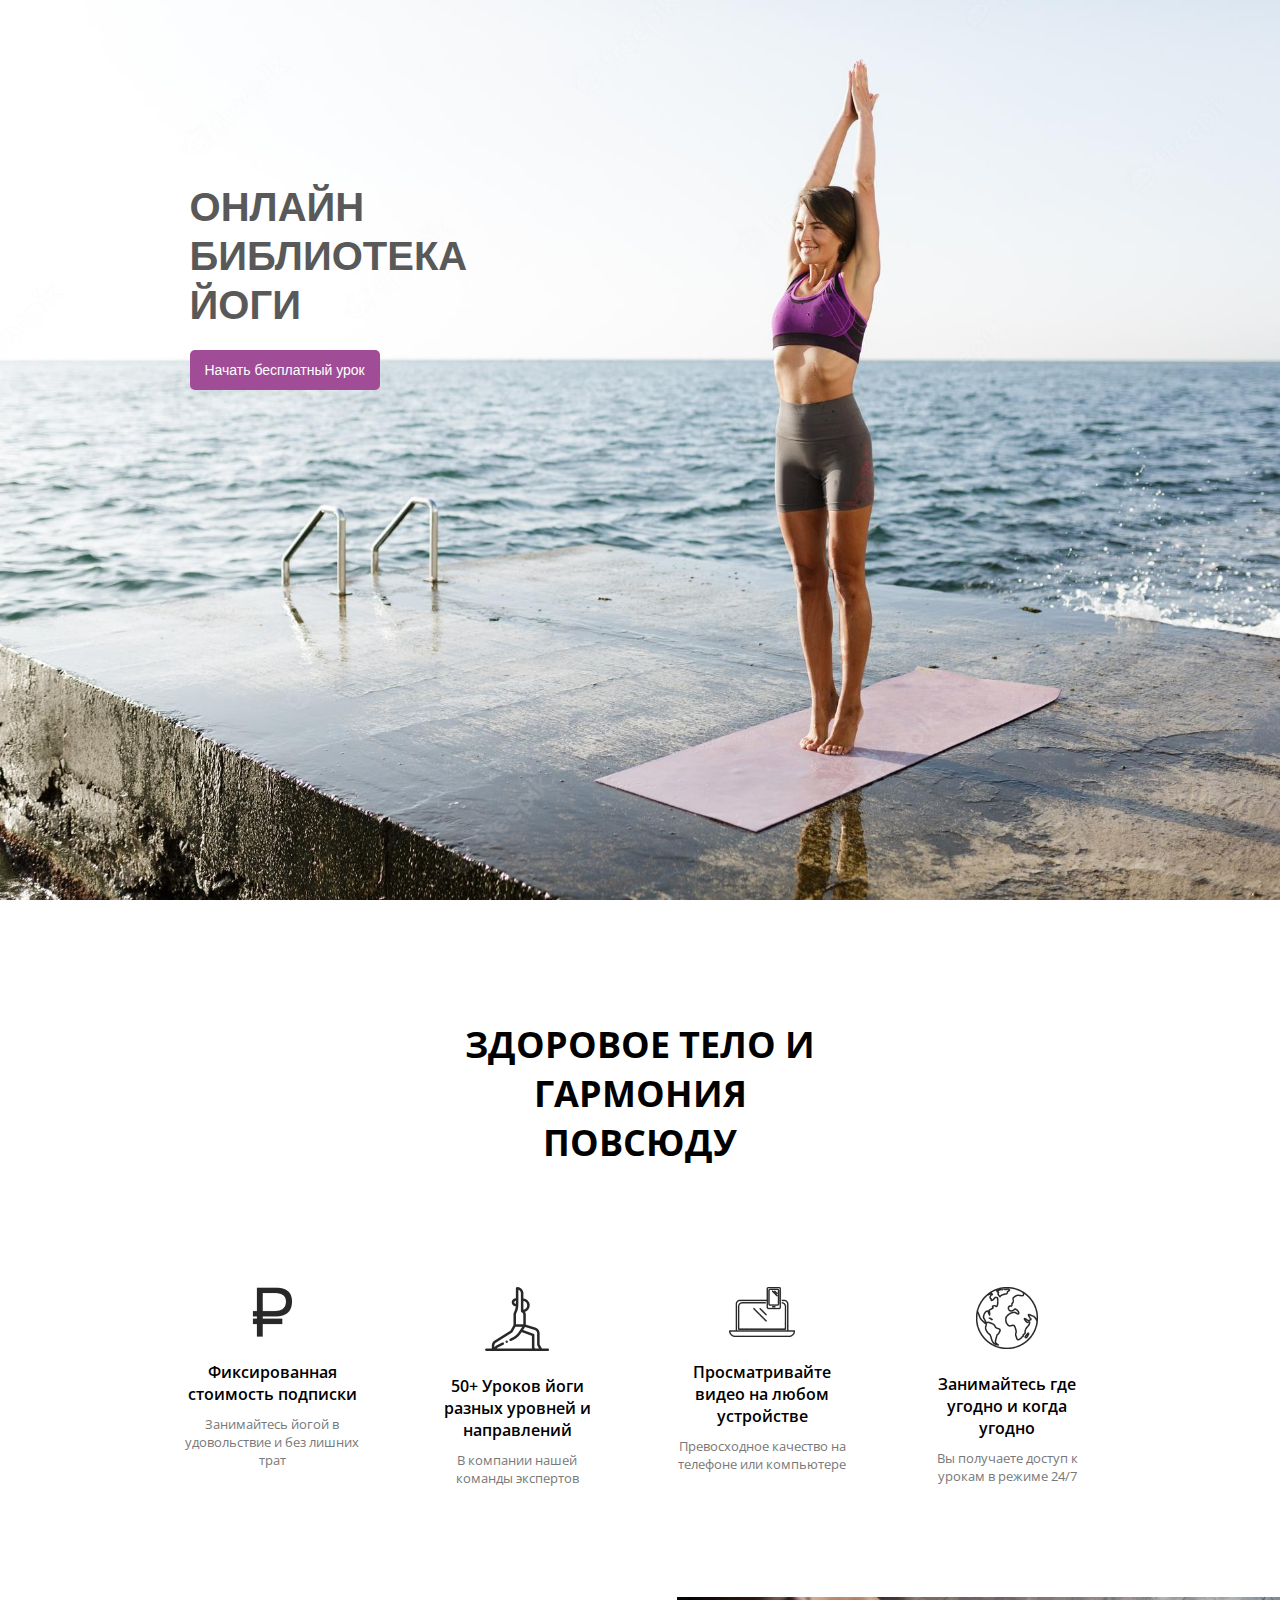
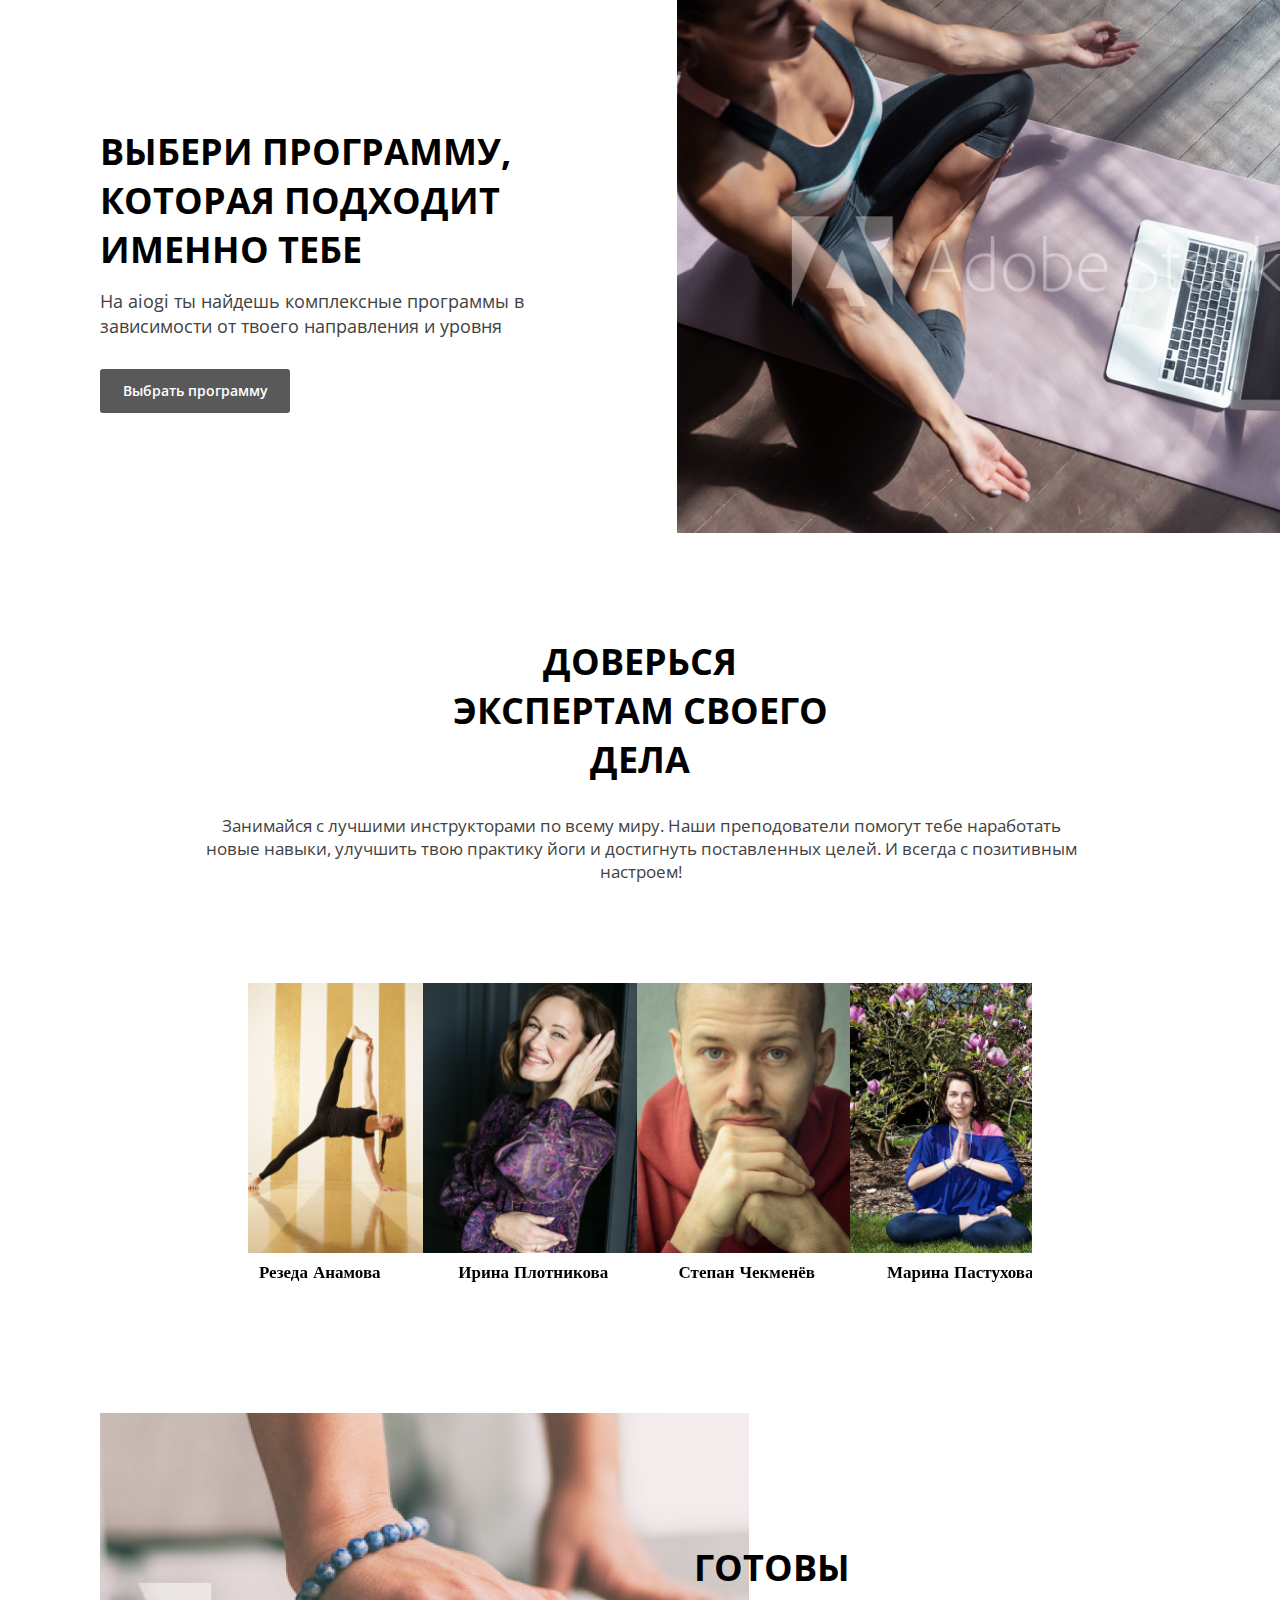
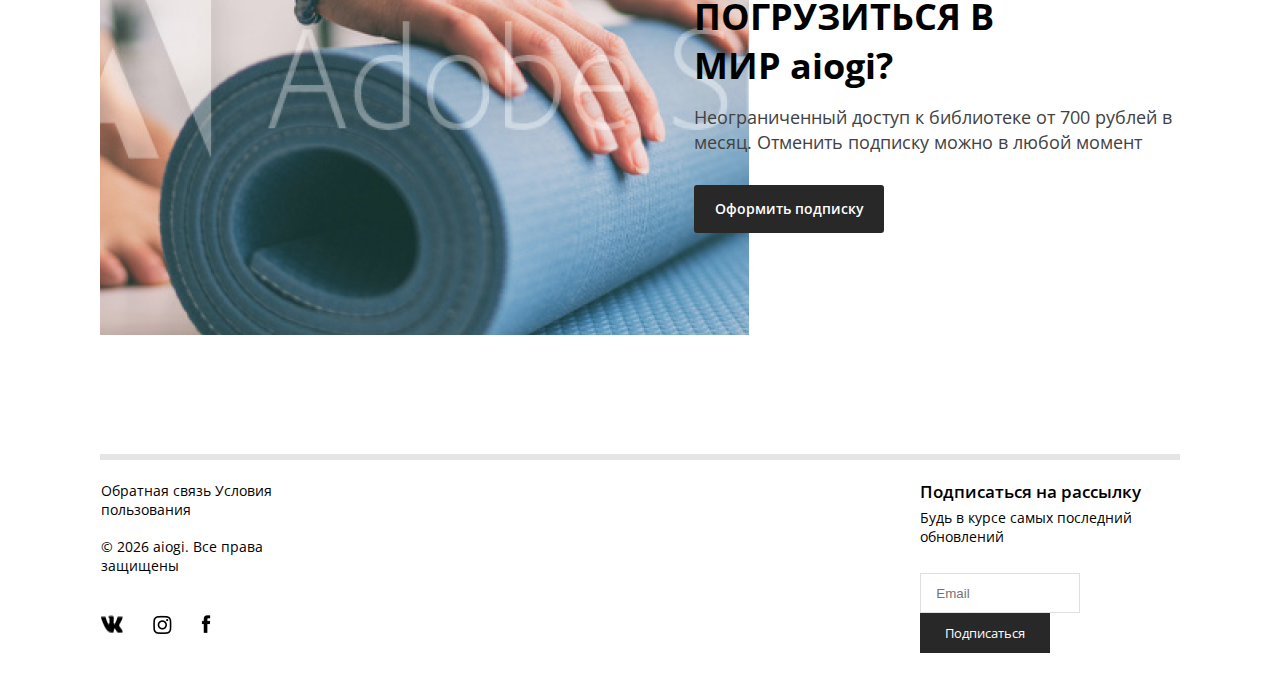
==== commit 0e9e2046: "YOG" ====
--- a/index.html
+++ b/index.html
@@ -2,499 +2,160 @@
 <html lang="en">
 
 <head>
-  <meta charset="UTF-8">
-  <meta http-equiv="X-UA-Compatible" content="IE=edge">
-  <meta name="viewport" content="width=device-width, initial-scale=1.0">
-  <link rel="stylesheet" href="/css/index.css" />
-  <link rel="stylesheet" href="https://unpkg.com/swiper/swiper-bundle.min.css" />
-  <link rel='stylesheet' href='https://cdnjs.cloudflare.com/ajax/libs/font-awesome/4.7.0/css/font-awesome.min.css'>
-  <link href="http://yoursite.com/themify-icons.css" rel="stylesheet">
-  <link rel="stylesheet" href="htt .0/css/font-awesome.min.css">
-  <link href="https://fonts.googleapis.com/css?family=Merriweather:400,900,900i" rel="stylesheet">
-  <title>Interior | Template</title>
-
+    <meta charset="UTF-8">
+    <meta http-equiv="X-UA-Compatible" content="IE=edge">
+    <meta name="viewport" content="width=device-width, initial-scale=1.0">
+    <link rel="stylesheet" href="/scss/index.css" />
+    <link rel="stylesheet" href="https://cdn.jsdelivr.net/npm/swiper/swiper-bundle.min.css" />
+    <link rel='stylesheet' href='https://cdnjs.cloudflare.com/ajax/libs/font-awesome/4.7.0/css/font-awesome.min.css'>
+    <link href="http://yoursite.com/themify-icons.css" rel="stylesheet">
+    <link rel="stylesheet" href="htt .0/css/font-awesome.min.css">
+    <link href="https://fonts.googleapis.com/css?family=Merriweather:400,900,900i" rel="stylesheet">
+    <title>Interior | Template</title>
 </head>
 
+
 <body>
+ 
+    <main>
 
-  <header>
-    <div class="header-inner">
-     <img src="/assest/image/fist-logo.webp" alt="">
-     <a href="http://127.0.0.1:5500/blog.html" class="nav-linkk">Blog</a>
-     <a href="http://127.0.0.1:5500/contact.html" class="nav-linkk">Contact Us</a>
-      <i id="bars" class="fa fa-bars bars"></i>
-      <nav class="nav-menu">
-        <a href="http://127.0.0.1:5500/index.html#" class="nav-link">Home</a>
-        <a href="http://127.0.0.1:5500/WhatWheDo.html" class="nav-link">What We Do?</a>
-        <a href="http://127.0.0.1:5500/Project.html" class="nav-link">Projects</a>
-        <a href="http://127.0.0.1:5500/blog.html" class="nav-link">Blog</a>
-        <a href="http://127.0.0.1:5500/contact.html" class="nav-link">Contact</a>
-        <button id="butt">Free Quote</button>
-      </nav>
-    </div>
+        <section id="FirstSection">
+            <div class="container">
+                <h2>ОНЛАЙН БИБЛИОТЕКА ЙОГИ</h2>
+                <button> <a href="#">Начать бесплатный урок</a></button>
+            </div>
+        </section>
 
-
-    <nav id="mobileMenu" class="mobile-menu">
-      <a href="http://127.0.0.1:5500/index.html#" class="nav-link">Home</a>
-      <a href="http://127.0.0.1:5500/WhatWheDo.html" class="nav-link">What We Do?</a>
-      <a href="http://127.0.0.1:5500/Project.html" class="nav-link">Projects</a>
-    </nav>
-  </header>
-
-  <main>
-
-    <section id="first-main">
-      <div class="first-class">
-        <div class="swiper mySwiper">
-
-          <div class="swiper-wrapper">
-
-            <div class="swiper-slide">
-
-              <h1>My home is <span>almost put together,</span> but I could really use a new rug. <button>Check Our
-                  Services</button></h1>
+        <section id="SecondSection">
+            <div class="container">
+                <div class="text">
+                    <h2>ЗДОРОВОЕ ТЕЛО И ГАРМОНИЯ ПОВСЮДУ</h2>
+                </div>
             </div>
-            <div class="swiper-slide">
-              <h1>My home is <span>almost put together,</span> but I could really use a new rug. <button>Check Our
-                  Services</button></h1>
-            </div>
-            <div class="swiper-slide">
-              <h1>My home is <span>almost put together,</span> but I could really use a new rug. <button>Check Our
-                  Services</button></h1>
-            </div>
-          </div>
-          <div class="swiper-pagination"></div>
-        </div>
-
-
-      </div>
-
-    </section>
-
-    <section id="second-main">
-      <div class="container">
-        <div class="counter-container">
-
-          <div>
-            <h2>We work side by side with you to create exceptional spaces.</h2>
-          </div>
-
-          <div class="count-box">
-            <div class="counters">
-              <h2 data-target="450" class="count">0</h2>
-              <span>+</span>
-              <p>Successfully completed projects</p>
+            <div class="descriptionIcons">
+                <div>
+                    <img src="/assest/image/icon/ruble.png" alt="">
+                    <h4>Фиксированная стоимость подписки</h4>
+                    <p>Занимайтесь йогой в удовольствие и без лишних трат</p>
+                </div>
+                <div>
+                    <img src="/assest/image/icon/yogamanicon.png" alt="">
+                    <h4>50+ Уроков йоги разных уровней и направлений</h4>
+                    <p>B компании нашей команды экспертов</p>
+                </div>
+                <div>
+                    <img src="/assest/image/icon/compphoneicon.png" alt="">
+                    <h4>Просматривайте видео на любом устройстве</h4>
+                    <p>Превосходное качество на телефоне или компьютере</p>
+                </div>
+                <div>
+                    <img src="/assest/image/icon/globusicon.png" alt="">
+                    <h4>Занимайтесь где угодно и когда угодно</h4>
+                    <p>Вы получаете доступ к урокам в режиме 24/7</p>
+                </div>
             </div>
 
+        </section>
 
-            <div class="counter">
-              <h2 data-target="860" class="count">0</h2>
-              <p>Highly specialised employees</p>
+        <section id="ThirdSection">
+            <div class="container">
+                <div class="text">
+                    <h2>ВЫБЕРИ ПРОГРАММУ, КОТОРАЯ ПОДХОДИТ ИМЕННО ТЕБЕ</h2>
+                    <p>Ha aiogi ты найдешь комплексные программы в зависимости от твоего направления и уровня</p>
+                    <button><a href="#">Выбрать программу</a></button>
+                </div>
+                <div class="img">
+                    <img src="/assest/image/thirdsectionwalpaper.jpg" alt="">
+                </div>
             </div>
-          </div>
+        </section>
 
-        </div>
+        <section id="FourthSection">
+            <div class="container">
+                <div class="text">
+                    <h2>ДОВЕРЬСЯ ЭКСПЕРТАМ СВОЕГО ДЕЛА</h2>
+                </div>
+            </div>
+            <div class="Container">
+                <p>Занимайся с лучшими инструкторами по всему миру. Наши преподователи помогут тебе наработать новые
+                    навыки, улучшить твою практику йоги и достигнуть поставленных целей. И всегда с позитивным настроем!
+                </p>
+              <div class="swiper-container">
+                <div class="swiper mySwiper">
+                    <div class="swiper-wrapper">
+                        <div class="swiper-slide">
+                            <div> <img src="/assest/image/swiperfirst.jpg" alt="">
+                                <h4>Резеда Анамова</h4>
+                            </div>
+                        </div>
+                        <div class="swiper-slide">
+                            <div> <img src="/assest/image/swipersecond.jpg" alt="">
+                                <h4>Ирина Плотникова</h4>
+                            </div>
+                        </div>
+                        <div class="swiper-slide">
+                            <div> <img src="/assest/image/swiperthird.jpg" alt="">
+                                <h4>Степан Чекменёв</h4>
+                            </div>
+                        </div>
+                        <div class="swiper-slide">
+                            <div> <img src="/assest/image/swiperfourth.jpg" alt="">
+                                <h4>Марина Пастухова</h4>
+                            </div>
+                        </div>
 
-        <div class="text-container">
-          <div>
-            <p>With over 50 years of combined experience, our mission is to design with your values and vision in mind.
-              We’re out to create purposeful spaces that balance art and creativity with science and strategy.
-            </p>
-            <button>
-              <a href="#">More About Us
-                <div class="arrow arrow--right">
+                    </div>
+                    <div class="swiper-button-next"></div>
+                    <div class="swiper-button-prev"></div>
                 </div>
-              </a>
-            </button>
-          </div>
-        </div>
-
-      </div>
-    </section>
-
-    <section id="third-main">
-
-      <div class="containeer">
-
-        <div class="container-text">
-
-          <h2>Design the home you love</h2>
-          <p>With over 50 years of combined experience, our mission is to design with your values and vision in mind.
-            We’re out to create purposeful spaces that balance art and creativity with science and strategy.</p>
-          <button>Learn More ></button>
-        </div>
-
-        <div class="container-photo"><img src="/assest/image/for-two.jpg"></div>
-
-      </div>
-
-    </section>
-
-    <section id="fourth-main">
-      <div class="container">
-        <div class="text-wrapper">
-          <h2>“Franclin managed everything from furniture selection, purchase, delivery and assembly, and have been a
-            pleasure working with”</h2>
-          <p>- Shonda Leer, Chief of Staff at Franclin Technologies</p>
-        </div>
-        <div class="swiper mySwiper">
-          <div class="swiper-wrapper">
-            <div class="swiper-slide"><img src="/assest/image/brand1.png"></div>
-            <div class="swiper-slide"><img src="/assest/image/brand3.png"></div>
-            <div class="swiper-slide"><img src="/assest/image/brand4.png"></div>
-            <div class="swiper-slide"><img src="/assest/image/brand2.png"></div>
-            <div class="swiper-slide"><img src="/assest/image/brand4.png"></div>
-            <div class="swiper-slide"><img src="/assest/image/brand2.png"></div>
-            <div class="swiper-slide"><img src="/assest/image/brand1.png"></div>
-            <div class="swiper-slide"><img src="/assest/image/brand4.png"></div>
-            <div class="swiper-slide"><img src="/assest/image/brand2.png"></div>
-            <div class="swiper-slide"><img src="/assest/image/brand1.png"></div>
-            <div class="swiper-slide"><img src="/assest/image/brand3.png"></div>
-            <div class="swiper-slide"><img src="/assest/image/brand4.png"></div>
-          </div>
-        </div>
-      </div>
-    </section>
-
-    <section id="fifty-main">
-      <div class="design-container">
-        <div class="img-wrapper"></div>
-
-        <div class="text-wrapper">
-
-          <h2>Personalized design solutions</h2>
-          <p>Designed by Franclin</p>
-
-          <div class="stars">
-            <input type="radio" id="star1" name="rating" value="1" /><input type="radio" id="star2" name="rating"
-              value="2" /><input type="radio" id="star3" name="rating" value="3" /><input type="radio" id="star4"
-              name="rating" value="4" /><input type="radio" id="star5" name="rating" value="5" />
-            <label for="star1" aria-label="Banana">1 star</label><label for="star2">2 stars</label><label for="star3">3
-              stars</label><label for="star4">4 stars</label><label for="star5">5 stars</label>
-          </div>
-
-          <p class="p">With over 50 years of combined experience, our mission is to design with your values and vision
-            in mind.
-            We’re out to create purposeful spaces that balance art and creativity with science and strategy.</p>
-
-          <div class="bs-wrapper">
-            <div>
-              <p>Budget</p><span>$5,000</span>
-            </div>
-            <div>
-              <p>Styles</p><span>Glam, Bohemian</span>
-            </div>
-          </div>
-
-          <a href="#"><button>View Gallery ></button></a>
-
-        </div>
-
-      </div>
-    </section>
-
-    <section id="sixth-main">
-      <div class="container">
-        <div class="head-text-wrapper">
-          <h2>Interior design is for everyone.</h2>
-        </div>
-
-      </div>
-      <div class="containeer">
-
-        <div>
-          <img src="/assest/image/icons/services1.svg">
-          <h5>Home Interior</h5>
-          <p>You deserve a home that is functional and stylish, today. Don’t put it off until the kids are older or you
-            have more time.</p>
-        </div>
-
-        <div><img src="/assest/image/icons/services2.svg">
-          <h5>Party Interior</h5>
-          <p>You deserve a home that is functional and stylish, today. Don’t put it off until the kids are older or you
-            have more time.</p>
-        </div>
-
-        <div><img src="/assest/image/icons/services3.svg">
-          <h5>Office Interior</h5>
-          <p>You deserve a home that is functional and stylish, today. Don’t put it off until the kids are older or you
-            have more time.</p>
-        </div>
-      </div>
-    </section>
-
-    <section id="seventh-main">
-      <div class="container">
-        <div class="text-wrapper">
-          <h2>Customer testimonial</h2>
-        </div>
-        <div class="swiper mySwiper">
-          <div class="swiper-wrapper">
-            <div class="swiper-slide">
-
-              <span>
-                <i class="fa fa-star"></i>
-                <i class="fa fa-star"></i>
-                <i class="fa fa-star"></i>
-                <i class="fa fa-star"></i>
-                <i class="fa fa-star"></i>
-              </span>
-
-              <h3>What a great experience!</h3>
-              <p>You deserve a home that is functional and stylish, today. Don’t put it off until the kids are older or
-                you have more time.</p>
-              <p>By <a href="#"> Barb Ackue</a></p>
-
+              </div>
             </div>
 
-            <div class="swiper-slide">
+        </section>
 
-              <span>
-                <i class="fa fa-star"></i>
-                <i class="fa fa-star"></i>
-                <i class="fa fa-star"></i>
-                <i class="fa fa-star"></i>
-                <i class="fa fa-star"></i>
-              </span>
+        <section id="FiftySection">
+            <div class="container">
+                <div class="img">
+                    <img src="/assest/image/fiftysectionimg.jpg" alt="">
+                </div>
+                <div class="text">
+                    <h2>ГОТОВЫ ПОГРУЗИТЬСЯ В МИР aiogi?</h2>
+                    <p>Неограниченный доступ к библиотеке от 700 рублей в месяц.
+                        Отменить подписку можно в любой момент</p>
+                    <button><a href="#">Оформить подписку</a></button>
+                </div>
+            </div>
+        </section>
 
-              <h3>Will definitely be using
-                Franclin again</h3>
-              <p>You deserve a home that is functional and stylish, today. Don’t put it off until the kids are older or
-                you have more time.</p>
-              <p>By <a href="#"> Barb Ackue</a></p>
+    </main>
 
+    <footer>
+        <div class="push"></div>
+        <div class="container">
+            <div class="first">
+                <a href="#">Обратная связь</a>
+                <a href="#">Условия
+                    пользования</a>
+                <br><br><a href="#">© <script>
+                    document.write(new Date().getFullYear());
+                  </script> aiogi. Все права защищены</a>
+                <div class="img">
+                    <img src="/assest/image/icon/wk.png" alt="">
+                    <img src="/assest/image/icon/ins.png" alt="">
+                    <img src="/assest/image/icon/face.png" alt="">
+                </div>
             </div>
+            <div class="second">
+                <h2>Подписаться на рассылку</h2>
+                <h4>Будь в курсе самых последний обновлений</h4>
+                <input type="text" class="form-control" name="email" id="email" placeholder="Email">
+                <button><a href="#">Подписаться</a></button>
+            </div>
+        </div>
+    </footer>
 
-            <div class="swiper-slide">
-
-              <span>
-                <i class="fa fa-star"></i>
-                <i class="fa fa-star"></i>
-                <i class="fa fa-star"></i>
-                <i class="fa fa-star"></i>
-                <i class="fa fa-star"></i>
-              </span>
-
-              <h3> Brilliant work</h3>
-              <p>You deserve a home that is functional and stylish, today. Don’t put it off until the kids are older or
-                you have more time.</p>
-              <p>By <a href="#"> Barb Ackue</a></p>
-
-            </div>
-
-            <div class="swiper-slide">
-
-              <span>
-                <i class="fa fa-star"></i>
-                <i class="fa fa-star"></i>
-                <i class="fa fa-star"></i>
-                <i class="fa fa-star"></i>
-                <i class="fa fa-star"></i>
-              </span>
-
-              <h3>This design service</h3>
-              <p>You deserve a home that is functional and stylish, today. Don’t put it off until the kids are older or
-                you have more time.</p>
-              <p>By <a href="#"> Barb Ackue</a></p>
-
-            </div>
-
-            <div class="swiper-slide">
-
-              <span>
-                <i class="fa fa-star"></i>
-                <i class="fa fa-star"></i>
-                <i class="fa fa-star"></i>
-                <i class="fa fa-star"></i>
-                <i class="fa fa-star"></i>
-              </span>
-
-              <h3>I would recommend this design service</h3>
-              <p>You deserve a home that is functional and stylish, today. Don’t put it off until the kids are older or
-                you have more time.</p>
-              <p>By <a href="#"> Barb Ackue</a></p>
-
-            </div>
-
-            <div class="swiper-slide">
-
-              <span>
-                <i class="fa fa-star"></i>
-                <i class="fa fa-star"></i>
-                <i class="fa fa-star"></i>
-                <i class="fa fa-star"></i>
-                <i class="fa fa-star"></i>
-              </span>
-
-              <h3>What a great experience!</h3>
-              <p>You deserve a home that is functional and stylish, today. Don’t put it off until the kids are older or
-                you have more time.</p>
-              <p>By <a href="#"> Barb Ackue</a></p>
-
-            </div>
-
-            <div class="swiper-slide">
-
-              <span>
-                <i class="fa fa-star"></i>
-                <i class="fa fa-star"></i>
-                <i class="fa fa-star"></i>
-                <i class="fa fa-star"></i>
-                <i class="fa fa-star"></i>
-              </span>
-
-              <h3>Will definitely be using
-                Franclin again</h3>
-              <p>You deserve a home that is functional and stylish, today. Don’t put it off until the kids are older or
-                you have more time.</p>
-              <p>By <a href="#"> Barb Ackue</a></p>
-
-            </div>
-
-            <div class="swiper-slide">
-
-              <span>
-                <i class="fa fa-star"></i>
-                <i class="fa fa-star"></i>
-                <i class="fa fa-star"></i>
-                <i class="fa fa-star"></i>
-                <i class="fa fa-star"></i>
-              </span>
-
-              <h3> Brilliant work</h3>
-              <p>You deserve a home that is functional and stylish, today. Don’t put it off until the kids are older or
-                you have more time.</p>
-              <p>By <a href="#"> Barb Ackue</a></p>
-
-            </div>
-
-            <div class="swiper-slide">
-
-              <span>
-                <i class="fa fa-star"></i>
-                <i class="fa fa-star"></i>
-                <i class="fa fa-star"></i>
-                <i class="fa fa-star"></i>
-                <i class="fa fa-star"></i>
-              </span>
-
-              <h3>This design service</h3>
-              <p>You deserve a home that is functional and stylish, today. Don’t put it off until the kids are older or
-                you have more time.</p>
-              <p>By <a href="#"> Barb Ackue</a></p>
-
-            </div>
-
-            <div class="swiper-slide">
-
-              <span>
-                <i class="fa fa-star"></i>
-                <i class="fa fa-star"></i>
-                <i class="fa fa-star"></i>
-                <i class="fa fa-star"></i>
-                <i class="fa fa-star"></i>
-              </span>
-
-              <h3>I would recommend this design service</h3>
-              <p>You deserve a home that is functional and stylish, today. Don’t put it off until the kids are older or
-                you have more time.</p>
-              <p>By <a href="#"> Barb Ackue</a></p>
-
-            </div>
-          </div>
-        </div>
-      </div>
-    </section>
-
-    <section id="eighth-main">
-      <div class="design-container">
-        <div class="text-wrapper">
-
-          <h2>We work with more than 200 vendors, big and small.</h2>
-          <p>With over 50 years of combined experience, our mission is to design with your values and vision in mind.
-            We’re out to create purposeful spaces that balance art and creativity with science and strategy.</p>
-
-          <a href="#" class="btn">Let's Discuss
-            <span class="fa fa-angle-right"></span>
-          </a>
-
-        </div>
-        <div class="img-video-wrapper">
-          <a class="play-btn" href="https://www.youtube.com/watch?v=82Am4NAcwDA"></a>
-        </div>
-
-      </div>
-    </section>
-
-  </main>
-
-  <footer>
-    <div class="footer-head">
-      <div>
-        <h3>Any help needed?</h3>
-        <p>Vestibulum ante ipsum primis in faucibus orci luctus et ultrices posuere cubilia.</p>
-      </div>
-      <button><a href="https://www.facebook.com/texnoera/">Contact Us <i class="fa fa-angle-right"></i></a></button>
-    </div>
-    <div class="footer-body">
-      <div class="first">
-        <img src="/assest/image/fist-logo.webp">
-        <div>
-          <p>Duis aute irure dolor inasfa reprehenderit in voluptate velit esse cillum</p>
-          <a href="#" class="numbe">10 (87) 738-3940</a>
-          <a href="#">contact@carwash.com</a>
-        </div>
-      </div>
-      <div class="second">
-        <h5>Navigation</h5>
-        <div>
-          <a href="https://www.facebook.com/texnoera/">Home</a>
-          <a href="https://www.facebook.com/texnoera/">About</a>
-          <a href="https://www.facebook.com/texnoera/">Services</a>
-          <a href="https://www.facebook.com/texnoera/">Blog</a>
-          <a href="https://www.facebook.com/texnoera/">Contact</a>
-        </div>
-      </div>
-      <div class="third">
-        <h5>Services</h5>
-        <div>
-          <a href="https://www.facebook.com/texnoera/">Drone Mapping</a>
-          <a href="https://www.facebook.com/texnoera/">Real State</a>
-          <a href="https://www.facebook.com/texnoera/">Commercial</a>
-          <a href="https://www.facebook.com/texnoera/">Construction</a>
-        </div>
-      </div>
-      <div class="fourth">
-        <h5>Subscribe newsletter</h5>
-        <div>
-          <p>Subscribe our newsletter to get updates about our services and offers.</p>
-
-          <div class="form__group field">
-            <input type="email" id="email" oninput="validate()" class="form__field" placeholder="Name" name="name" required />
-            <label for="email" class="form__label">Email Address</label>
-            <span id="result" style="margin-top: 6px; font-size: 14px; font-family: sans-serif;"></span>
-          </div>
-
-        </div>
-      </div>
-    </div>
-    <div class="footer-leg">
-      <div class="end-sixth">
-        <p>
-          Copyright ©<script>
-            document.write(new Date().getFullYear());
-          </script> All rights reserved | This template is made with <i class="fa fa-heart" aria-hidden="true"></i> by
-          <a href="https://https://colorlib.com/">Colorlib</a>
-        </p>
-      </div>
-
-    </div>
-  </footer>
-
-  <a href="#" class="top"><i class="fa fa-angle-double-up"></i></a>
-  <script src="https://unpkg.com/swiper/swiper-bundle.min.js"></script>
-  <script src="/js/index.js"></script>
-
+    <script src="https://cdn.jsdelivr.net/npm/swiper/swiper-bundle.min.js"></script>
+    <script src="/js/index.js"></script>
 </body>
 
 </html>--- a/scss/index.css
+++ b/scss/index.css
@@ -0,0 +1,796 @@
+@import url("https://fonts.googleapis.com/css2?family=Edu+NSW+ACT+Foundation:wght@500&family=Jost:ital,wght@0,200;0,300;0,400;0,500;0,600;0,700;0,800;0,900;1,200;1,300;1,400;1,500;1,600;1,700;1,800;1,900&family=Martel:wght@200&family=Montserrat:wght@200;700;900&family=Open+Sans:ital,wght@0,300;0,400;0,500;0,600;0,700;0,800;1,300;1,400;1,500;1,600;1,700&family=Roboto:ital,wght@0,300;0,400;0,500;1,100;1,300;1,400&display=swap");
+@import url("https://fonts.googleapis.com/css2?family=Jost:wght@500&family=Martel:wght@200&family=Montserrat:wght@200;700;900&family=Open+Sans:wght@300&family=Roboto:ital,wght@0,300;0,400;0,500;1,100;1,300;1,400&display=swap");
+@import url("https://fonts.googleapis.com/css2?family=Jost:ital,wght@0,200;0,300;0,400;0,500;0,600;0,700;0,800;0,900;1,200;1,300;1,400;1,500;1,600;1,700;1,800;1,900&family=Martel:wght@200&family=Montserrat:wght@200;700;900&family=Open+Sans:wght@300&family=Roboto:ital,wght@0,300;0,400;0,500;1,100;1,300;1,400&display=swap");
+@import url("https://fonts.googleapis.com/css2?family=Jost:ital,wght@0,200;0,300;0,400;0,500;0,600;0,700;0,800;0,900;1,200;1,300;1,400;1,500;1,600;1,700;1,800;1,900&family=Martel:wght@200&family=Montserrat:wght@200;700;900&family=Open+Sans:ital,wght@0,300;0,400;0,500;0,600;0,700;0,800;1,300;1,400;1,500;1,600;1,700&family=Roboto:ital,wght@0,300;0,400;0,500;1,100;1,300;1,400&display=swap");
+@import url("https://fonts.googleapis.com/css?family=Righteous");
+header {
+  width: 100%;
+  height: 120px;
+  background-color: rgb(255, 255, 255);
+}
+header div {
+  padding: 25px 50px;
+}
+header div #navbar {
+  color: rgb(0, 0, 0);
+  display: flex;
+  justify-content: space-between;
+  align-items: center;
+  padding: 0 0.25rem;
+  height: 70px;
+}
+header div #navbar span {
+  margin-right: 16%;
+}
+header div #navbar ul {
+  list-style: none;
+  display: flex;
+  align-items: center;
+}
+header div #navbar ul li a {
+  padding: 0.75rem;
+  color: rgb(0, 0, 0);
+  font-family: sans-serif;
+  font-style: normal;
+  font-weight: 400;
+  font-size: 15px;
+  line-height: 20px;
+}
+
+footer {
+  width: 100%;
+  height: auto;
+  padding: 1px 100px;
+}
+footer .push {
+  display: block;
+  width: 100%;
+  height: 6px;
+  background: #E5E5E5;
+}
+footer .container {
+  width: 100%;
+  height: auto;
+  display: flex;
+  justify-content: space-between;
+  padding: 1px 1px;
+}
+footer .container .first {
+  width: 20%;
+  height: 120px;
+  margin-top: 20px;
+}
+footer .container .first a {
+  color: #000;
+  font-family: "Open Sans";
+  font-style: normal;
+  font-weight: 400;
+  font-size: 14px;
+  line-height: 19px;
+}
+footer .container .first .img {
+  width: 110px;
+  display: flex;
+  justify-content: space-between;
+  padding: 40px 0px;
+}
+footer .container .second {
+  width: 24%;
+  height: 120px;
+  margin-top: 20px;
+}
+footer .container .second h2 {
+  font-family: "Open Sans", sans-serif;
+  font-style: normal;
+  font-weight: 600;
+  font-size: 17px;
+  line-height: 22px;
+  color: #000000;
+  margin-bottom: 5px;
+}
+footer .container .second h4 {
+  font-family: "Open Sans";
+  font-style: normal;
+  font-weight: 400;
+  font-size: 14px;
+  line-height: 19px;
+  color: #000000;
+  margin-bottom: 27px;
+}
+footer .container .second .form-control {
+  font-family: sans-serif;
+  width: 160px;
+  height: 40px;
+  border: 1px solid #dfdfdf;
+  padding: 0px 15px;
+}
+footer .container .second button {
+  width: 130px;
+  height: 40px;
+  background-color: #282828;
+}
+footer .container .second button a {
+  font-family: "Open Sans";
+  font-style: normal;
+  font-weight: 400;
+  font-size: 13px;
+  line-height: 18px;
+  color: #FFFFFF;
+}
+
+@media (max-width: 480px) {
+  footer {
+    width: 100%;
+    height: auto;
+    padding: 0px 40px;
+  }
+  footer .push {
+    display: block;
+    width: 100%;
+    height: 6px;
+    background: #E5E5E5;
+  }
+  footer .container {
+    width: 100%;
+    height: auto;
+    display: block;
+    justify-content: space-around;
+    padding: 1px 1px;
+  }
+  footer .container .first {
+    width: 100%;
+    height: 120px;
+    margin-top: 20px;
+  }
+  footer .container .first a {
+    color: #000;
+    font-family: "Open Sans";
+    font-style: normal;
+    font-weight: 400;
+    font-size: 14px;
+    line-height: 19px;
+  }
+  footer .container .first .img {
+    width: 110px;
+    display: flex;
+    justify-content: space-between;
+    padding: 40px 0px;
+  }
+  footer .container .second {
+    width: 100%;
+    height: 120px;
+    margin-top: 20px;
+  }
+  footer .container .second h2 {
+    font-family: "Open Sans", sans-serif;
+    font-style: normal;
+    font-weight: 600;
+    font-size: 17px;
+    line-height: 22px;
+    color: #000000;
+    margin-bottom: 5px;
+  }
+  footer .container .second h4 {
+    font-family: "Open Sans";
+    font-style: normal;
+    font-weight: 400;
+    font-size: 14px;
+    line-height: 19px;
+    color: #000000;
+    margin-bottom: 27px;
+  }
+  footer .container .second .form-control {
+    font-family: sans-serif;
+    width: 190px;
+    height: 40px;
+    border: 1px solid #dfdfdf;
+    padding: 0px 15px;
+  }
+  footer .container .second button {
+    width: 190px;
+    height: 40px;
+    background-color: #282828;
+  }
+  footer .container .second button a {
+    font-family: "Open Sans";
+    font-style: normal;
+    font-weight: 400;
+    font-size: 13px;
+    line-height: 18px;
+    color: #FFFFFF;
+  }
+}
+* {
+  margin: 0;
+  padding: 0;
+  box-sizing: border-box;
+  outline: none;
+  border: none;
+}
+
+body {
+  scroll-behavior: smooth;
+  height: 100%;
+}
+
+a {
+  text-decoration: none;
+  color: #FFFFFF;
+}
+
+ul {
+  list-style: none;
+}
+
+button {
+  cursor: pointer;
+}
+
+.container {
+  padding: 120px 100px;
+}
+
+.Container {
+  padding: 50px 160px;
+}
+
+#FirstSection {
+  background-image: url("/assest/image/firsthead.jpg");
+  width: 100%;
+  height: 100vh;
+  background-size: cover;
+  background-position: center;
+  position: relative;
+  -o-object-fit: cover;
+     object-fit: cover;
+}
+#FirstSection .container {
+  position: absolute;
+  left: 7%;
+  top: 7%;
+  right: 0;
+  bottom: 0;
+  width: 40%;
+}
+#FirstSection .container h2 {
+  font-family: sans-serif;
+  font-style: normal;
+  font-weight: 700;
+  font-size: 40px;
+  margin-bottom: 20px;
+  line-height: 49px;
+  color: #595959;
+}
+#FirstSection .container button {
+  width: 190px;
+  height: 40px;
+  background-color: #A04C97;
+  border-radius: 5px;
+}
+#FirstSection .container button a {
+  font-family: sans-serif;
+  font-style: normal;
+  font-size: 14px;
+  line-height: 19px;
+  color: #ffffff;
+}
+
+#SecondSection {
+  width: 100%;
+  height: auto;
+}
+#SecondSection .container {
+  padding: 120px 450px;
+}
+#SecondSection .container .text {
+  width: 100%;
+  height: auto;
+}
+#SecondSection .container .text h2 {
+  font-family: "open sans";
+  font-style: normal;
+  font-weight: 700;
+  font-size: 36px;
+  line-height: 49px;
+  text-align: center;
+  color: #000000;
+}
+#SecondSection .descriptionIcons {
+  display: flex;
+  justify-content: space-around;
+  padding: 0px 150px;
+}
+#SecondSection .descriptionIcons div {
+  width: 18%;
+  height: auto;
+  align-items: center;
+  text-align: center;
+}
+#SecondSection .descriptionIcons div img {
+  margin-bottom: 20px;
+}
+#SecondSection .descriptionIcons div h4 {
+  font-family: "Open Sans";
+  font-style: normal;
+  font-weight: 600;
+  font-size: 16px;
+  line-height: 22px;
+  margin-bottom: 10px;
+  text-align: center;
+  color: #000000;
+}
+#SecondSection .descriptionIcons div p {
+  font-family: "Open Sans";
+  font-style: normal;
+  font-weight: 400;
+  font-size: 13px;
+  line-height: 18px;
+  margin-bottom: 10px;
+  text-align: center;
+  color: #787878;
+}
+
+#ThirdSection {
+  width: 100%;
+  height: auto;
+}
+#ThirdSection .container {
+  display: flex;
+  justify-content: space-between;
+  padding: 100px 100px;
+}
+#ThirdSection .container .text {
+  padding: 12% 0% 12% 0%;
+  width: 45%;
+  height: 500px;
+}
+#ThirdSection .container .text h2 {
+  font-family: "Open Sans";
+  font-style: normal;
+  font-weight: 700;
+  font-size: 36px;
+  line-height: 49px;
+  margin-bottom: 15px;
+  color: #000000;
+}
+#ThirdSection .container .text p {
+  font-family: "Open Sans";
+  font-style: normal;
+  font-weight: 400;
+  font-size: 18px;
+  line-height: 25px;
+  margin-bottom: 30px;
+  color: #424242;
+}
+#ThirdSection .container .text button {
+  width: 190px;
+  height: 44px;
+  background: #595959;
+  border-radius: 3px;
+}
+#ThirdSection .container .text button a {
+  font-family: "Open Sans";
+  font-style: normal;
+  font-weight: 600;
+  font-size: 14px;
+  line-height: 20px;
+  color: #FFFFFF;
+}
+#ThirdSection .container .img {
+  width: 46.6%;
+  height: 540px;
+}
+
+#FourthSection .container {
+  padding: 0px 450px;
+}
+#FourthSection .container .text {
+  width: 100%;
+  height: auto;
+}
+#FourthSection .container .text h2 {
+  font-family: "open sans";
+  font-style: normal;
+  font-weight: 700;
+  font-size: 36px;
+  line-height: 49px;
+  text-align: center;
+  color: #000000;
+}
+#FourthSection .Container {
+  width: 100%;
+  height: auto;
+  padding: 30px 150px;
+}
+#FourthSection .Container p {
+  width: 90%;
+  margin-left: 50px;
+  margin-bottom: 100px;
+  font-family: "Open Sans";
+  font-style: normal;
+  font-weight: 400;
+  font-size: 17px;
+  line-height: 23px;
+  text-align: center;
+  color: #424242;
+}
+#FourthSection .Container .swiper-container {
+  position: relative;
+}
+#FourthSection .Container .swiper-container .swiper {
+  width: 80%;
+  height: 100%;
+}
+#FourthSection .Container .swiper-container .swiper-slide {
+  height: 300px;
+  text-align: center;
+  font-size: 18px;
+  display: flex;
+  justify-content: center;
+  align-items: center;
+}
+#FourthSection .Container .swiper-container .swiper-slide div img {
+  width: 220px;
+  height: 270px;
+  margin-bottom: 8px;
+}
+#FourthSection .Container .swiper-container .swiper-slide div h4 {
+  font-family: "Edu NSW ACT Foundation", cursive;
+  font-style: normal;
+  font-weight: 700;
+  font-size: 17px;
+  line-height: 22px;
+  text-align: center;
+  color: #000000;
+}
+#FourthSection .Container .swiper-container .swiper-slide img {
+  display: block;
+  width: 100%;
+  height: 100%;
+  -o-object-fit: cover;
+     object-fit: cover;
+}
+
+#FiftySection {
+  width: 100%;
+  height: auto;
+}
+#FiftySection .container {
+  display: flex;
+  justify-content: space-between;
+  padding: 100px 100px;
+}
+#FiftySection .container .text {
+  padding: 12% 0% 12% 0%;
+  width: 45%;
+  height: 500px;
+}
+#FiftySection .container .text h2 {
+  width: 75%;
+  font-family: "Open Sans";
+  font-style: normal;
+  font-weight: 700;
+  font-size: 36px;
+  line-height: 49px;
+  margin-bottom: 15px;
+  color: #000000;
+}
+#FiftySection .container .text p {
+  font-family: "Open Sans";
+  font-style: normal;
+  font-weight: 400;
+  font-size: 18px;
+  line-height: 25px;
+  margin-bottom: 30px;
+  color: #424242;
+}
+#FiftySection .container .text button {
+  width: 190px;
+  height: 48px;
+  background: #282828;
+  border-radius: 3px;
+  transform: 0.5s;
+}
+#FiftySection .container .text button a {
+  font-family: "Open Sans";
+  font-style: normal;
+  font-weight: 600;
+  font-size: 14px;
+  line-height: 20px;
+  color: #FFFFFF;
+}
+#FiftySection .container .img {
+  width: 46.6%;
+  height: 540px;
+}
+
+@media (max-width: 480px) {
+  #FirstSection {
+    background-image: url("/assest/image/firsthead.jpg");
+    width: 100%;
+    height: 100vh;
+    background-size: cover;
+    background-position: center;
+    position: relative;
+    -o-object-fit: cover;
+       object-fit: cover;
+  }
+  #FirstSection .container {
+    position: absolute;
+    left: -15%;
+    top: 5%;
+    right: 0;
+    bottom: 0;
+    width: 100%;
+  }
+  #FirstSection .container h2 {
+    font-family: sans-serif;
+    font-style: normal;
+    font-weight: 700;
+    font-size: 1.75rem;
+    margin-bottom: 15px;
+    line-height: 49px;
+    color: #595959;
+  }
+  #FirstSection .container button {
+    width: 170px;
+    height: 40px;
+    background-color: #A04C97;
+    border-radius: 5px;
+  }
+  #FirstSection .container button a {
+    font-family: sans-serif;
+    font-style: normal;
+    font-size: 12px;
+    line-height: 19px;
+    color: #ffffff;
+  }
+  #SecondSection {
+    width: 100%;
+    height: auto;
+  }
+  #SecondSection .container {
+    padding: 4% 4%;
+  }
+  #SecondSection .container .text {
+    width: 100%;
+    height: auto;
+  }
+  #SecondSection .container .text h2 {
+    font-family: "open sans";
+    font-style: normal;
+    font-weight: 700;
+    font-size: 24px;
+    line-height: 39px;
+    text-align: center;
+    color: #000000;
+  }
+  #SecondSection .descriptionIcons {
+    display: block;
+    justify-content: space-around;
+    padding: 0px 14%;
+  }
+  #SecondSection .descriptionIcons div {
+    width: 100%;
+    height: auto;
+    align-items: center;
+    text-align: center;
+  }
+  #SecondSection .descriptionIcons div img {
+    margin-bottom: 20px;
+  }
+  #SecondSection .descriptionIcons div h4 {
+    font-family: "Open Sans";
+    font-style: normal;
+    font-weight: 600;
+    font-size: 16px;
+    line-height: 22px;
+    margin-bottom: 10px;
+    text-align: center;
+    color: #000000;
+  }
+  #SecondSection .descriptionIcons div p {
+    font-family: "Open Sans";
+    font-style: normal;
+    font-weight: 400;
+    font-size: 13px;
+    line-height: 18px;
+    margin-bottom: 50px;
+    text-align: center;
+    color: #787878;
+  }
+  #ThirdSection {
+    width: 100%;
+    height: auto;
+  }
+  #ThirdSection .container {
+    display: block;
+    justify-content: space-around;
+    padding: 40px 40px;
+  }
+  #ThirdSection .container .text {
+    padding: 4% 0% 4% 0%;
+    width: 100%;
+    height: 240px;
+  }
+  #ThirdSection .container .text h2 {
+    font-family: "Open Sans";
+    font-style: normal;
+    font-weight: 700;
+    font-size: 24px;
+    line-height: 40px;
+    margin-bottom: 10px;
+    color: #000000;
+  }
+  #ThirdSection .container .text p {
+    font-family: "Open Sans";
+    font-style: normal;
+    font-weight: 400;
+    font-size: 16px;
+    line-height: 20px;
+    margin-bottom: 20px;
+    color: #424242;
+  }
+  #ThirdSection .container .text button {
+    width: 160px;
+    height: 44px;
+    background: #595959;
+    border-radius: 3px;
+  }
+  #ThirdSection .container .text button a {
+    font-family: "Open Sans";
+    font-style: normal;
+    font-weight: 500;
+    font-size: 12px;
+    line-height: 20px;
+    color: #FFFFFF;
+  }
+  #ThirdSection .container .img {
+    width: 200px;
+    height: 320px;
+  }
+  #ThirdSection .container .img img {
+    width: 400px;
+    height: 320px;
+  }
+  #FourthSection .container {
+    padding: 40px 40px;
+  }
+  #FourthSection .container .text {
+    width: 100%;
+    height: auto;
+  }
+  #FourthSection .container .text h2 {
+    font-family: "open sans";
+    font-style: normal;
+    font-weight: 700;
+    font-size: 24px;
+    line-height: 39px;
+    text-align: center;
+    color: #000000;
+  }
+  #FourthSection .Container {
+    width: 100%;
+    height: auto;
+    padding: 0px 10px;
+  }
+  #FourthSection .Container p {
+    width: 100%;
+    margin-left: 0px;
+    margin-bottom: 40px;
+    font-family: "Open Sans";
+    font-style: normal;
+    font-weight: 400;
+    font-size: 12px;
+    line-height: 20px;
+    text-align: center;
+    color: #424242;
+  }
+  #FourthSection .Container .swiper-container {
+    position: relative;
+  }
+  #FourthSection .Container .swiper-container .swiper-button-prev, #FourthSection .Container .swiper-container .swiper-rtl .swiper-button-next {
+    left: -1% !important;
+  }
+  #FourthSection .Container .swiper-container .swiper-button-next, #FourthSection .Container .swiper-container .swiper-rtl .swiper-button-prev {
+    right: -1% !important;
+  }
+  #FourthSection .Container .swiper-container .swiper {
+    width: 90%;
+    height: 100%;
+  }
+  #FourthSection .Container .swiper-container .swiper-slide {
+    height: 200px;
+    text-align: center;
+    font-size: 14px;
+    display: flex;
+    justify-content: center;
+    align-items: center;
+  }
+  #FourthSection .Container .swiper-container .swiper-slide div img {
+    width: 115px;
+    height: 190px;
+    margin-bottom: 8px;
+  }
+  #FourthSection .Container .swiper-container .swiper-slide div h4 {
+    font-family: "Edu NSW ACT Foundation", cursive;
+    font-style: normal;
+    font-weight: 600;
+    font-size: 15px;
+    line-height: 22px;
+    text-align: center;
+    color: #000000;
+  }
+  #FourthSection .Container .swiper-container .swiper-slide img {
+    display: block;
+    width: 100%;
+    height: 100%;
+    -o-object-fit: cover;
+       object-fit: cover;
+  }
+  #FiftySection {
+    width: 100%;
+    height: auto;
+  }
+  #FiftySection .container {
+    display: block;
+    justify-content: space-around;
+    padding: 40px 40px;
+  }
+  #FiftySection .container .text {
+    padding: 1% 0% 1% 0%;
+    width: 100%;
+    height: 220px;
+  }
+  #FiftySection .container .text h2 {
+    width: 100%;
+    font-family: "Open Sans";
+    font-style: normal;
+    font-weight: 700;
+    font-size: 26px;
+    line-height: 39px;
+    margin-bottom: 15px;
+    color: #000000;
+  }
+  #FiftySection .container .text p {
+    font-family: "Open Sans";
+    font-style: normal;
+    font-weight: 400;
+    font-size: 14px;
+    line-height: 25px;
+    margin-bottom: 25px;
+    color: #424242;
+  }
+  #FiftySection .container .text button {
+    width: 160px;
+    height: 48px;
+    background: #282828;
+    border-radius: 5px;
+    transform: 0.5s;
+  }
+  #FiftySection .container .text button a {
+    font-family: "Open Sans";
+    font-style: normal;
+    font-weight: 600;
+    font-size: 12px;
+    line-height: 20px;
+    color: #FFFFFF;
+  }
+  #FiftySection .container .img {
+    width: auto;
+    height: 320px;
+  }
+  #FiftySection .container .img img {
+    width: 100%;
+    height: 300px;
+  }
+}
+.swiper {
+  position: initial !important;
+}
+
+.swiper-button-next:after,
+.swiper-button-prev:after {
+  font-size: 26px !important;
+  color: #000000;
+}/*# sourceMappingURL=index.css.map */